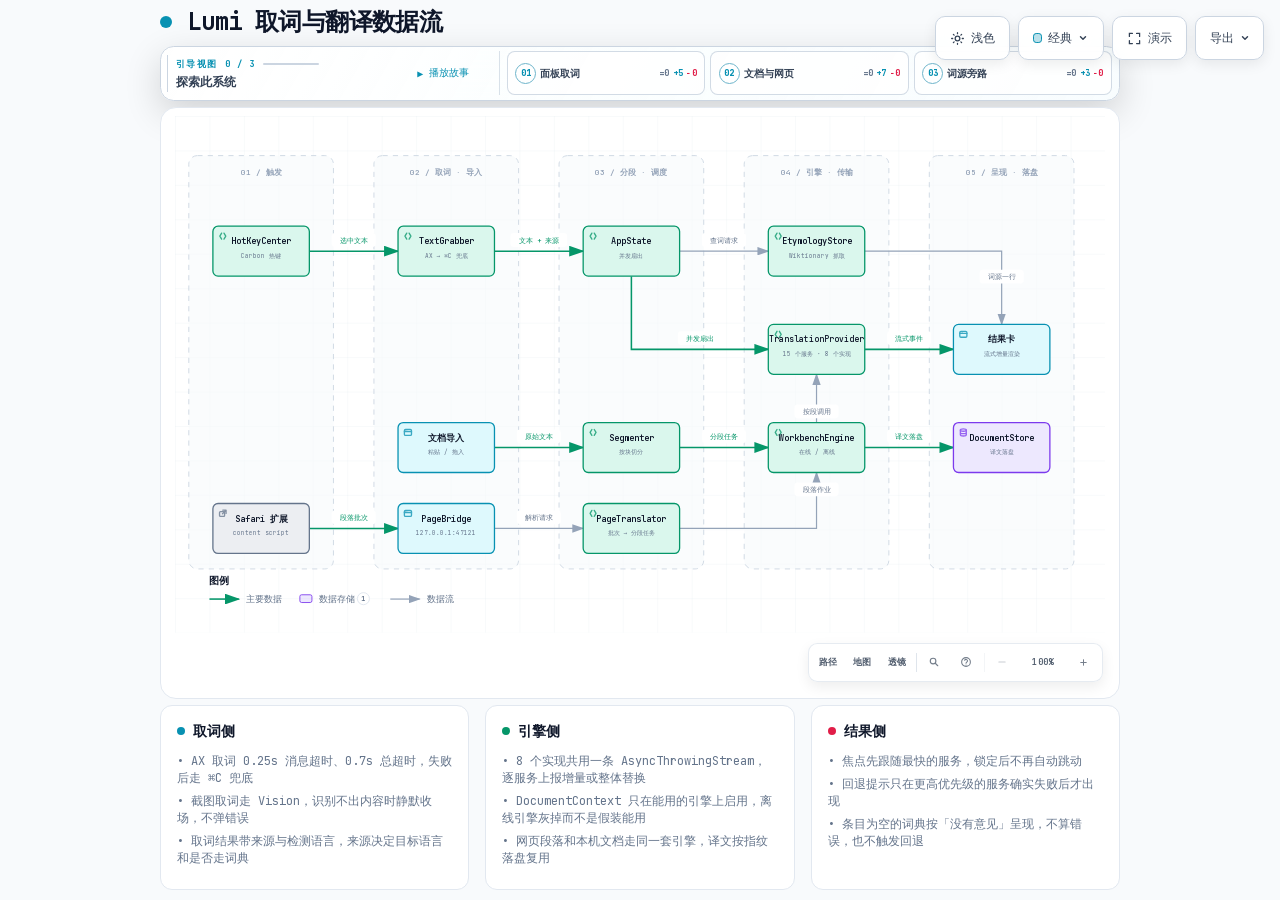
==== docs/lumi-dataflow.html @ be167ce5 "Lumi: macOS 取词翻译面板（受 Easydict 启发，从零写起） 64 个 Swift 文件 / 16,240 行，单一 SwiftPM target，零第三方依赖。 build.sh 不" ====
<!DOCTYPE html>
<html lang="zh-CN" data-theme="dark" data-preset="classic">
<head>
  <meta charset="UTF-8">
  <meta name="viewport" content="width=device-width, initial-scale=1.0">
  <meta name="generator" content="archify 2.17.0-dev.1">
  <title>Lumi 取词与翻译数据流</title>
  <script>
    // Resolve the theme before first paint so light-preference users don't
    // see a dark flash. The toolbar script below re-applies with UI state.
    (function () {
      try {
        var theme = null;
        try {
          var param = new URLSearchParams(window.location.search).get('theme');
          if (param === 'light' || param === 'dark') theme = param;
          if (new URLSearchParams(window.location.search).get('embed') === '1') {
            document.documentElement.setAttribute('data-embed', 'true');
          }
          if (new URLSearchParams(window.location.search).get('present') === '1') {
            document.documentElement.setAttribute('data-present', 'true');
          }
        } catch (_) {}
        if (!theme) {
          try { theme = localStorage.getItem('archify-theme'); } catch (_) {}
        }
        if (theme !== 'light' && theme !== 'dark') {
          theme = window.matchMedia('(prefers-color-scheme: light)').matches ? 'light' : 'dark';
        }
        document.documentElement.setAttribute('data-theme', theme);
      } catch (_) {}
    })();
  </script>
  <style id="archify-fonts">
/*
JetBrains Mono variable WOFF2 subsets from Google Fonts service revision v24.
These fixed bytes are shared by the viewer and its SVG/raster exports.
No local() source: an installed copy must not override the bundled font.
Uncovered characters (including CJK) still use the system fallback stack.
Upstream: https://github.com/JetBrains/JetBrainsMono

cyrillic-ext    1664 bytes  sha256 9343de2ca5d9549f792e7962375af8efb0f320c7643bfd36c884b5a30e5c396f
cyrillic        8892 bytes  sha256 4995a9a43ac659ec32fcd8b463755cd6a07b31a6e6b3894a6a153b661cf490e2
greek           6800 bytes  sha256 49c3da6c9a2b279b0f1f860f5cfb1f5dc38d88a5c7be9c9b1837bbc4e3db6111
vietnamese      5872 bytes  sha256 d44eb1936043a56038eb02dd70b243f379bef65783f94ec12f277550720411f1
latin-ext      11596 bytes  sha256 9c38cb2d0d2d93c1ee6e21fa78db76f13ea7e15e15cc64214c7ca89b6aaa35c4
latin          31340 bytes  sha256 2c32b9b3ee358c119e210f6f5195f9bd34894d78a785ff2e95d60e718e400af4

Copyright 2020 The JetBrains Mono Project Authors (https://github.com/JetBrains/JetBrainsMono)

This Font Software is licensed under the SIL Open Font License, Version 1.1.
This license is copied below, and is also available with a FAQ at:
https://openfontlicense.org


-----------------------------------------------------------
SIL OPEN FONT LICENSE Version 1.1 - 26 February 2007
-----------------------------------------------------------

PREAMBLE
The goals of the Open Font License (OFL) are to stimulate worldwide
development of collaborative font projects, to support the font creation
efforts of academic and linguistic communities, and to provide a free and
open framework in which fonts may be shared and improved in partnership
with others.

The OFL allows the licensed fonts to be used, studied, modified and
redistributed freely as long as they are not sold by themselves. The
fonts, including any derivative works, can be bundled, embedded,
redistributed and/or sold with any software provided that any reserved
names are not used by derivative works. The fonts and derivatives,
however, cannot be released under any other type of license. The
requirement for fonts to remain under this license does not apply
to any document created using the fonts or their derivatives.

DEFINITIONS
"Font Software" refers to the set of files released by the Copyright
Holder(s) under this license and clearly marked as such. This may
include source files, build scripts and documentation.

"Reserved Font Name" refers to any names specified as such after the
copyright statement(s).

"Original Version" refers to the collection of Font Software components as
distributed by the Copyright Holder(s).

"Modified Version" refers to any derivative made by adding to, deleting,
or substituting -- in part or in whole -- any of the components of the
Original Version, by changing formats or by porting the Font Software to a
new environment.

"Author" refers to any designer, engineer, programmer, technical
writer or other person who contributed to the Font Software.

PERMISSION & CONDITIONS
Permission is hereby granted, free of charge, to any person obtaining
a copy of the Font Software, to use, study, copy, merge, embed, modify,
redistribute, and sell modified and unmodified copies of the Font
Software, subject to the following conditions:

1) Neither the Font Software nor any of its individual components,
in Original or Modified Versions, may be sold by itself.

2) Original or Modified Versions of the Font Software may be bundled,
redistributed and/or sold with any software, provided that each copy
contains the above copyright notice and this license. These can be
included either as stand-alone text files, human-readable headers or
in the appropriate machine-readable metadata fields within text or
binary files as long as those fields can be easily viewed by the user.

3) No Modified Version of the Font Software may use the Reserved Font
Name(s) unless explicit written permission is granted by the corresponding
Copyright Holder. This restriction only applies to the primary font name as
presented to the users.

4) The name(s) of the Copyright Holder(s) or the Author(s) of the Font
Software shall not be used to promote, endorse or advertise any
Modified Version, except to acknowledge the contribution(s) of the
Copyright Holder(s) and the Author(s) or with their explicit written
permission.

5) The Font Software, modified or unmodified, in part or in whole,
must be distributed entirely under this license, and must not be
distributed under any other license. The requirement for fonts to
remain under this license does not apply to any document created
using the Font Software.

TERMINATION
This license becomes null and void if any of the above conditions are
not met.

DISCLAIMER
THE FONT SOFTWARE IS PROVIDED "AS IS", WITHOUT WARRANTY OF ANY KIND,
EXPRESS OR IMPLIED, INCLUDING BUT NOT LIMITED TO ANY WARRANTIES OF
MERCHANTABILITY, FITNESS FOR A PARTICULAR PURPOSE AND NONINFRINGEMENT
OF COPYRIGHT, PATENT, TRADEMARK, OR OTHER RIGHT. IN NO EVENT SHALL THE
COPYRIGHT HOLDER BE LIABLE FOR ANY CLAIM, DAMAGES OR OTHER LIABILITY,
INCLUDING ANY GENERAL, SPECIAL, INDIRECT, INCIDENTAL, OR CONSEQUENTIAL
DAMAGES, WHETHER IN AN ACTION OF CONTRACT, TORT OR OTHERWISE, ARISING
FROM, OUT OF THE USE OR INABILITY TO USE THE FONT SOFTWARE OR FROM
OTHER DEALINGS IN THE FONT SOFTWARE.
*/
    /* cyrillic-ext */
    @font-face { font-family: 'JetBrains Mono'; font-style: normal; font-weight: 400 800; font-display: swap;
      src: url([data-uri]) format('woff2');
      unicode-range: U+0460-052F, U+1C80-1C8A, U+20B4, U+2DE0-2DFF, U+A640-A69F, U+FE2E-FE2F; }
    /* cyrillic */
    @font-face { font-family: 'JetBrains Mono'; font-style: normal; font-weight: 400 800; font-display: swap;
      src: url([data-uri]) format('woff2');
      unicode-range: U+0301, U+0400-045F, U+0490-0491, U+04B0-04B1, U+2116; }
    /* greek */
    @font-face { font-family: 'JetBrains Mono'; font-style: normal; font-weight: 400 800; font-display: swap;
      src: url([data-uri]) format('woff2');
      unicode-range: U+0370-0377, U+037A-037F, U+0384-038A, U+038C, U+038E-03A1, U+03A3-03FF; }
    /* vietnamese */
    @font-face { font-family: 'JetBrains Mono'; font-style: normal; font-weight: 400 800; font-display: swap;
      src: url([data-uri]) format('woff2');
      unicode-range: U+0102-0103, U+0110-0111, U+0128-0129, U+0168-0169, U+01A0-01A1, U+01AF-01B0, U+0300-0301, U+0303-0304, U+0308-0309, U+0323, U+0329, U+1EA0-1EF9, U+20AB; }
    /* latin-ext */
    @font-face { font-family: 'JetBrains Mono'; font-style: normal; font-weight: 400 800; font-display: swap;
      src: url([data-uri]) format('woff2');
      unicode-range: U+0100-02BA, U+02BD-02C5, U+02C7-02CC, U+02CE-02D7, U+02DD-02FF, U+0304, U+0308, U+0329, U+1D00-1DBF, U+1E00-1E9F, U+1EF2-1EFF, U+2020, U+20A0-20AB, U+20AD-20C0, U+2113, U+2C60-2C7F, U+A720-A7FF; }
    /* latin */
    @font-face { font-family: 'JetBrains Mono'; font-style: normal; font-weight: 400 800; font-display: swap;
      src: url([data-uri]) format('woff2');
      unicode-range: U+0000-00FF, U+0131, U+0152-0153, U+02BB-02BC, U+02C6, U+02DA, U+02DC, U+0304, U+0308, U+0329, U+2000-206F, U+20AC, U+2122, U+2191, U+2193, U+2212, U+2215, U+FEFF, U+FFFD; }
  </style>
  <style>
    /* ==========================================================
       THEME VARIABLES — switch by toggling [data-theme] on <html>
       ========================================================== */
    :root,
    [data-theme="dark"] {
      --bg: #020617;
      --grid: #1e293b;
      --text: #ffffff;
      --text-muted: #94a3b8;
      --text-dim: #475569;
      /* UI chrome and menu hints need more contrast than SVG .t-dim accents */
      --text-faint: #7d8da1;

      --panel: rgba(15, 23, 42, 0.5);
      --panel-border: #1e293b;
      --lane-fill: rgba(15, 23, 42, 0.22);
      --lane-stroke: #334155;

      --arrow: #64748b;
      --arrow-emphasis: #34d399;

      /* Opaque mask color used behind semi-transparent component fills
         so the arrows drawn underneath are properly hidden. */
      --mask: #0f172a;

      --frontend-fill:    rgba(8, 51, 68, 0.4);
      --frontend-stroke:  #22d3ee;
      --backend-fill:     rgba(6, 78, 59, 0.4);
      --backend-stroke:   #34d399;
      --database-fill:    rgba(76, 29, 149, 0.4);
      --database-stroke:  #a78bfa;
      --cloud-fill:       rgba(120, 53, 15, 0.3);
      --cloud-stroke:     #fbbf24;
      --security-fill:    rgba(136, 19, 55, 0.4);
      --security-stroke:  #fb7185;
      --messagebus-fill:  rgba(251, 146, 60, 0.3);
      --messagebus-stroke:#fb923c;
      --external-fill:    rgba(30, 41, 59, 0.5);
      --external-stroke:  #94a3b8;

      --toolbar-bg:       rgba(15, 23, 42, 0.8);
      --toolbar-border:   #334155;
      --toolbar-text:     #e2e8f0;
      --toolbar-hover:    rgba(15, 23, 42, 0.95);
      --toolbar-menu-bg:  #0f172a;
    }

    [data-theme="light"] {
      --bg: #f8fafc;
      --grid: #e2e8f0;
      --text: #0f172a;
      --text-muted: #64748b;
      --text-dim: #94a3b8;
      --text-faint: #64748b;

      --panel: #ffffff;
      --panel-border: #e2e8f0;
      --lane-fill: rgba(248, 250, 252, 0.65);
      --lane-stroke: #cbd5e1;

      --arrow: #94a3b8;
      --arrow-emphasis: #059669;

      --mask: #ffffff;

      --frontend-fill:    rgba(34, 211, 238, 0.15);
      --frontend-stroke:  #0891b2;
      --backend-fill:     rgba(52, 211, 153, 0.18);
      --backend-stroke:   #059669;
      --database-fill:    rgba(167, 139, 250, 0.2);
      --database-stroke:  #7c3aed;
      --cloud-fill:       rgba(251, 191, 36, 0.18);
      --cloud-stroke:     #d97706;
      --security-fill:    rgba(251, 113, 133, 0.15);
      --security-stroke:  #e11d48;
      --messagebus-fill:  rgba(251, 146, 60, 0.15);
      --messagebus-stroke:#ea580c;
      --external-fill:    rgba(148, 163, 184, 0.18);
      --external-stroke:  #64748b;

      --toolbar-bg:       rgba(255, 255, 255, 0.92);
      --toolbar-border:   #cbd5e1;
      --toolbar-text:     #334155;
      --toolbar-hover:    #ffffff;
      --toolbar-menu-bg:  #ffffff;
    }

    /* ==========================================================
       SIGNAL FLOW — an opt-in, motion-forward visual preset.
       The variables also target a standalone exported SVG, whose
       root carries data-preset and data-theme directly.
       ========================================================== */
    [data-preset="signal-flow"][data-theme="dark"] {
      --bg: #030711;
      --grid: #15233a;
      --panel: rgba(6, 14, 28, 0.78);
      --panel-border: #1d3350;
      --lane-fill: rgba(9, 22, 40, 0.5);
      --lane-stroke: #2c4564;
      --text: #f5fbff;
      --text-muted: #9eb0c7;
      --text-dim: #52667f;
      --text-faint: #7890ad;
      --mask: #07101e;
      --frontend-fill: rgba(6, 182, 212, 0.14);
      --frontend-stroke: #67e8f9;
      --backend-fill: rgba(16, 185, 129, 0.14);
      --backend-stroke: #5eead4;
      --database-fill: rgba(139, 92, 246, 0.16);
      --database-stroke: #c4b5fd;
      --cloud-fill: rgba(245, 158, 11, 0.13);
      --cloud-stroke: #fcd34d;
      --security-fill: rgba(244, 63, 94, 0.13);
      --security-stroke: #fda4af;
      --messagebus-fill: rgba(249, 115, 22, 0.13);
      --messagebus-stroke: #fdba74;
      --external-fill: rgba(71, 85, 105, 0.24);
      --external-stroke: #a5b4c7;
      --arrow: #7890ad;
      --arrow-emphasis: #2dd4bf;
      --toolbar-bg: rgba(7, 16, 30, 0.86);
      --toolbar-border: #29415f;
      --toolbar-menu-bg: #07101e;
    }

    [data-preset="signal-flow"][data-theme="light"] {
      --bg: #f4f9fc;
      --grid: #d4e5ee;
      --panel: rgba(255, 255, 255, 0.82);
      --panel-border: #bfd5e2;
      --lane-fill: rgba(232, 243, 248, 0.62);
      --lane-stroke: #a9c5d5;
      --text: #102638;
      --text-muted: #587287;
      --text-dim: #8aa2b4;
      --text-faint: #668397;
      --mask: #ffffff;
      --frontend-fill: rgba(6, 182, 212, 0.09);
      --frontend-stroke: #0789a1;
      --backend-fill: rgba(5, 150, 105, 0.09);
      --backend-stroke: #087f69;
      --database-fill: rgba(124, 58, 237, 0.09);
      --database-stroke: #7254c7;
      --cloud-fill: rgba(217, 119, 6, 0.08);
      --cloud-stroke: #b9670b;
      --security-fill: rgba(225, 29, 72, 0.08);
      --security-stroke: #c53a59;
      --messagebus-fill: rgba(234, 88, 12, 0.08);
      --messagebus-stroke: #c65f27;
      --external-fill: rgba(100, 116, 139, 0.1);
      --external-stroke: #607a8c;
      --arrow: #7b97aa;
      --arrow-emphasis: #0d9488;
    }

    /* ==========================================================
       BLUEPRINT — a review-first drafting preset for deployment,
       infrastructure, and technical design documentation. It keeps
       the same semantic palette and geometry while trading glow for
       precise grid contrast, squared materials, and drafting marks.
       ========================================================== */
    [data-preset="blueprint"][data-theme="dark"] {
      --bg: #06131f;
      --grid: #17425a;
      --panel: rgba(7, 27, 43, 0.9);
      --panel-border: #27627f;
      --lane-fill: rgba(10, 43, 66, 0.36);
      --lane-stroke: #34799a;
      --text: #e3f6ff;
      --text-muted: #91b8ca;
      --text-dim: #557e92;
      --text-faint: #739caf;
      --mask: #0a2031;
      --frontend-fill: rgba(26, 157, 193, 0.14);
      --frontend-stroke: #66d9ef;
      --backend-fill: rgba(31, 155, 124, 0.13);
      --backend-stroke: #69dfbd;
      --database-fill: rgba(120, 105, 196, 0.14);
      --database-stroke: #b4a8ff;
      --cloud-fill: rgba(197, 145, 43, 0.13);
      --cloud-stroke: #ffd166;
      --security-fill: rgba(199, 76, 104, 0.13);
      --security-stroke: #ff8da1;
      --messagebus-fill: rgba(207, 112, 49, 0.13);
      --messagebus-stroke: #ffad66;
      --external-fill: rgba(84, 119, 139, 0.18);
      --external-stroke: #a7cad9;
      --arrow: #78a3b7;
      --arrow-emphasis: #64dfc1;
      --toolbar-bg: rgba(7, 28, 45, 0.92);
      --toolbar-border: #34799a;
      --toolbar-text: #d8f3ff;
      --toolbar-hover: rgba(18, 58, 83, 0.95);
      --toolbar-menu-bg: #0a2031;
    }

    [data-preset="blueprint"][data-theme="light"] {
      --bg: #edf7fa;
      --grid: #b5d5e1;
      --panel: rgba(249, 253, 255, 0.94);
      --panel-border: #78aabd;
      --lane-fill: rgba(210, 232, 240, 0.42);
      --lane-stroke: #83b2c4;
      --text: #123344;
      --text-muted: #4e7486;
      --text-dim: #86a6b4;
      --text-faint: #668c9d;
      --mask: #f9fdff;
      --frontend-fill: rgba(8, 145, 178, 0.08);
      --frontend-stroke: #087f9c;
      --backend-fill: rgba(5, 128, 101, 0.08);
      --backend-stroke: #08755f;
      --database-fill: rgba(100, 75, 180, 0.08);
      --database-stroke: #6757a8;
      --cloud-fill: rgba(181, 120, 15, 0.08);
      --cloud-stroke: #a86609;
      --security-fill: rgba(190, 48, 80, 0.07);
      --security-stroke: #b32f50;
      --messagebus-fill: rgba(196, 81, 22, 0.07);
      --messagebus-stroke: #b65120;
      --external-fill: rgba(79, 112, 128, 0.08);
      --external-stroke: #506f7e;
      --arrow: #6d93a5;
      --arrow-emphasis: #087f69;
      --toolbar-bg: rgba(247, 252, 254, 0.94);
      --toolbar-border: #8ab5c5;
      --toolbar-text: #294f61;
      --toolbar-hover: #ffffff;
      --toolbar-menu-bg: #f9fdff;
    }

    /* ==========================================================
       EDITORIAL — a warm, publication-minded preset for design
       reviews, launch notes, and documentation. The diagram keeps
       the same semantic palette and exact geometry, but trades
       software chrome for paper, ink, ruled structure, and one
       restrained vermilion accent.
       ========================================================== */
    [data-preset="editorial"][data-theme="dark"] {
      --bg: #181611;
      --grid: #39342a;
      --panel: rgba(35, 31, 24, 0.96);
      --panel-border: #625a4a;
      --lane-fill: rgba(52, 46, 35, 0.46);
      --lane-stroke: #726957;
      --text: #f4eddf;
      --text-muted: #b9ae9b;
      --text-dim: #776e60;
      --text-faint: #9d917e;
      --mask: #231f18;
      --frontend-fill: rgba(43, 133, 142, 0.16);
      --frontend-stroke: #7fc6c7;
      --backend-fill: rgba(63, 132, 92, 0.16);
      --backend-stroke: #8fc29e;
      --database-fill: rgba(117, 91, 141, 0.17);
      --database-stroke: #c0a4d0;
      --cloud-fill: rgba(170, 119, 49, 0.16);
      --cloud-stroke: #d8ad68;
      --security-fill: rgba(157, 69, 65, 0.17);
      --security-stroke: #df9085;
      --messagebus-fill: rgba(174, 79, 42, 0.16);
      --messagebus-stroke: #df946f;
      --external-fill: rgba(126, 115, 96, 0.18);
      --external-stroke: #b8ad99;
      --arrow: #948978;
      --arrow-emphasis: #dd6b3d;
      --toolbar-bg: rgba(35, 31, 24, 0.92);
      --toolbar-border: #625a4a;
      --toolbar-text: #eee5d5;
      --toolbar-hover: #302a20;
      --toolbar-menu-bg: #231f18;
    }

    [data-preset="editorial"][data-theme="light"] {
      --bg: #f2eee5;
      --grid: #d8d0c2;
      --panel: rgba(251, 248, 241, 0.97);
      --panel-border: #c4b9a6;
      --lane-fill: rgba(229, 221, 207, 0.42);
      --lane-stroke: #b8aa94;
      --text: #242018;
      --text-muted: #6f6658;
      --text-dim: #a09788;
      --text-faint: #817767;
      --mask: #fbf8f1;
      --frontend-fill: rgba(31, 117, 126, 0.09);
      --frontend-stroke: #287e84;
      --backend-fill: rgba(42, 119, 75, 0.09);
      --backend-stroke: #397b53;
      --database-fill: rgba(105, 75, 130, 0.09);
      --database-stroke: #765d86;
      --cloud-fill: rgba(157, 103, 31, 0.1);
      --cloud-stroke: #9a671f;
      --security-fill: rgba(153, 58, 52, 0.09);
      --security-stroke: #9e463f;
      --messagebus-fill: rgba(182, 70, 27, 0.09);
      --messagebus-stroke: #ad4b25;
      --external-fill: rgba(101, 91, 75, 0.09);
      --external-stroke: #746b5e;
      --arrow: #8a806f;
      --arrow-emphasis: #bb4c23;
      --toolbar-bg: rgba(251, 248, 241, 0.94);
      --toolbar-border: #c4b9a6;
      --toolbar-text: #40392f;
      --toolbar-hover: #fffdf8;
      --toolbar-menu-bg: #fbf8f1;
    }

    * { margin: 0; padding: 0; box-sizing: border-box; }

    body {
      font-family: 'JetBrains Mono', ui-monospace, SFMono-Regular, Menlo, Consolas, 'DejaVu Sans Mono', 'Liberation Mono', 'Noto Sans Mono CJK SC', 'PingFang SC', 'Hiragino Sans GB', 'Microsoft YaHei', monospace;
      background: var(--bg);
      min-height: 100vh;
      padding: 2rem;
      color: var(--text);
      transition: background 0.2s ease, color 0.2s ease;
    }

    html[data-preset="signal-flow"] body {
      background-image:
        radial-gradient(circle at 18% -8%, rgba(34, 211, 238, 0.14), transparent 34rem),
        radial-gradient(circle at 92% 18%, rgba(139, 92, 246, 0.12), transparent 30rem);
      background-attachment: fixed;
    }
    html[data-preset="signal-flow"][data-theme="light"] body {
      background-image:
        radial-gradient(circle at 18% -8%, rgba(6, 182, 212, 0.12), transparent 34rem),
        radial-gradient(circle at 92% 18%, rgba(139, 92, 246, 0.08), transparent 30rem);
    }
    html[data-preset="blueprint"] body {
      background-image:
        linear-gradient(var(--grid) 1px, transparent 1px),
        linear-gradient(90deg, var(--grid) 1px, transparent 1px);
      background-size: 32px 32px;
      background-position: -1px -1px;
      background-attachment: fixed;
    }
    html[data-preset="editorial"] body {
      background-image:
        linear-gradient(90deg, transparent 0, transparent 5.4rem, color-mix(in srgb, var(--security-stroke) 18%, transparent) 5.4rem, color-mix(in srgb, var(--security-stroke) 18%, transparent) calc(5.4rem + 1px), transparent calc(5.4rem + 1px)),
        repeating-linear-gradient(0deg, transparent 0, transparent 31px, color-mix(in srgb, var(--grid) 36%, transparent) 31px, color-mix(in srgb, var(--grid) 36%, transparent) 32px);
      background-attachment: fixed;
    }

    /* Gallery/embed mode keeps the generated artifact as the source of truth
       while presenting only its diagram surface inside a proof card. */
    html[data-embed="true"] body {
      min-height: 0;
      padding: 0;
      overflow: hidden;
      background: var(--bg);
      background-image: none;
    }
    html[data-embed="true"] .toolbar,
    html[data-embed="true"] .header,
    html[data-embed="true"] .cards,
    html[data-embed="true"] .diagram-nav,
    html[data-embed="true"] .overview-map,
    html[data-embed="true"] .focus-chip,
    html[data-embed="true"] .route-probe,
    html[data-embed="true"] .semantic-lens,
    html[data-embed="true"] .diagram-guide,
    html[data-embed="true"] .node-finder,
    html[data-embed="true"] .guided-views { display: none !important; }
    html[data-embed="true"] .container { max-width: none; }
    html[data-embed="true"] .diagram-container {
      padding: 0.5rem;
      border: 0;
      border-radius: 0;
      box-shadow: none;
    }
    html[data-embed="true"] .diagram-container svg { min-width: 0; }

    /* Share Chapter Cue lives in the HTML viewer layer, not inside the SVG.
       It gives one-shot embeds a title, authored note, truthful stop order,
       and lifecycle state while canonical diagram geometry stays untouched. */
    .share-chapter-cue { display: none; }
    html[data-embed="true"][data-share-playback="true"] .share-chapter-cue:not([hidden]),
    html[data-embed="true"][data-share-moment="true"] .share-chapter-cue:not([hidden]) {
      position: absolute;
      z-index: 18;
      top: 0.85rem;
      left: 50%;
      display: grid;
      grid-template-columns: auto minmax(9rem, 13.5rem) minmax(0, 1fr);
      align-items: center;
      gap: 0.45rem 0.85rem;
      width: min(52rem, calc(100% - 1.5rem));
      min-height: 3.35rem;
      padding: 0.55rem 0.75rem 0.65rem;
      overflow: hidden;
      border: 1px solid color-mix(in srgb, var(--frontend-stroke) 42%, var(--toolbar-border));
      border-radius: 0.75rem;
      background:
        linear-gradient(115deg, color-mix(in srgb, var(--frontend-fill) 52%, transparent), transparent 45%),
        color-mix(in srgb, var(--toolbar-menu-bg) 92%, transparent);
      color: var(--toolbar-text);
      box-shadow: 0 14px 42px rgba(0, 0, 0, 0.3), inset 0 1px 0 rgba(255, 255, 255, 0.045);
      backdrop-filter: blur(16px);
      pointer-events: none;
      animation: archify-share-cue-enter 280ms cubic-bezier(0.22, 1, 0.36, 1) both;
    }
    html[data-preset="blueprint"] .share-chapter-cue {
      border-radius: 0.2rem;
      background:
        linear-gradient(90deg, color-mix(in srgb, var(--frontend-fill) 46%, transparent), transparent 36%),
        var(--toolbar-menu-bg);
      box-shadow: 0 10px 28px rgba(0, 0, 0, 0.2);
      backdrop-filter: none;
    }
    html[data-preset="editorial"] .share-chapter-cue {
      border-color: var(--panel-border);
      background:
        linear-gradient(90deg, color-mix(in srgb, var(--security-fill) 58%, transparent), transparent 42%),
        var(--toolbar-menu-bg);
      box-shadow: 0 10px 30px color-mix(in srgb, #000 18%, transparent);
      backdrop-filter: none;
    }
    html[data-preset="editorial"] .share-chapter-state { color: var(--arrow-emphasis); }
    html[data-preset="editorial"] .share-chapter-state::before {
      border-radius: 0;
      box-shadow: none;
      transform: rotate(45deg) scale(0.8);
    }
    .share-chapter-index {
      display: grid;
      gap: 0.12rem;
      min-width: 5rem;
      padding-right: 0.75rem;
      border-right: 1px solid var(--toolbar-border);
    }
    .share-chapter-state {
      display: inline-flex;
      align-items: center;
      gap: 0.36rem;
      color: var(--frontend-stroke);
      font-size: 0.5rem;
      font-weight: 800;
      letter-spacing: 0.14em;
      text-transform: uppercase;
    }
    .share-chapter-state::before {
      width: 0.38rem;
      height: 0.38rem;
      border-radius: 50%;
      background: currentColor;
      box-shadow: 0 0 10px currentColor;
      content: '';
    }
    .share-chapter-cue[data-state="playing"] .share-chapter-state::before {
      animation: archify-share-cue-pulse 1.15s ease-in-out infinite;
    }
    .share-chapter-count {
      color: var(--text-faint);
      font-size: 0.5rem;
      font-weight: 700;
      letter-spacing: 0.08em;
      text-transform: uppercase;
    }
    .share-chapter-copy { min-width: 0; }
    .share-chapter-copy strong,
    .share-chapter-copy small,
    .share-chapter-route {
      display: block;
      overflow: hidden;
      text-overflow: ellipsis;
      white-space: nowrap;
    }
    .share-chapter-copy strong {
      color: var(--toolbar-text);
      font-size: 0.6875rem;
      line-height: 1.35;
    }
    .share-chapter-copy small {
      margin-top: 0.08rem;
      color: var(--text-muted);
      font-size: 0.5rem;
      line-height: 1.35;
    }
    .share-chapter-route {
      color: color-mix(in srgb, var(--frontend-stroke) 76%, var(--text-muted));
      font-size: 0.5625rem;
      font-weight: 650;
      letter-spacing: 0.015em;
      text-align: right;
    }
    .share-chapter-progress {
      position: absolute;
      right: 0;
      bottom: 0;
      left: 0;
      height: 2px;
      overflow: hidden;
      background: color-mix(in srgb, var(--toolbar-border) 72%, transparent);
    }
    .share-chapter-progress span {
      display: block;
      width: 100%;
      height: 100%;
      background: linear-gradient(90deg, var(--frontend-stroke), var(--database-stroke));
      box-shadow: 0 0 12px var(--frontend-stroke);
      transform: scaleX(0);
      transform-origin: left center;
    }

    /* Presentation Stage is a viewer-only layer: it gives the live diagram
       the viewport while keeping guided views, theme, focus, and exports real.
       Embed mode wins when both query parameters are present. */
    html[data-present="true"]:not([data-embed="true"]) body {
      height: 100dvh;
      min-height: 0;
      padding: 1rem;
      overflow: hidden;
    }
    html[data-present="true"]:not([data-embed="true"]) .container {
      display: flex;
      flex-direction: column;
      gap: 0.75rem;
      width: 100%;
      max-width: none;
      height: calc(100dvh - 2rem);
    }
    html[data-present="true"]:not([data-embed="true"]) .header {
      flex: none;
      min-width: 0;
      margin: 0;
      padding-right: 23rem;
    }
    html[data-present="true"]:not([data-embed="true"]) .header-row { margin-bottom: 0.25rem; }
    html[data-present="true"]:not([data-embed="true"]) .subtitle {
      overflow: hidden;
      text-overflow: ellipsis;
      white-space: nowrap;
    }
    html[data-present="true"]:not([data-embed="true"]) .guided-views {
      flex: none;
      margin-bottom: 0;
    }
    html[data-present="true"]:not([data-embed="true"]) .diagram-container {
      display: flex;
      flex: 1 1 auto;
      align-items: center;
      justify-content: center;
      min-height: 0;
      padding: 0.75rem;
      padding-bottom: calc(0.75rem + var(--archify-nav-reserve));
    }
    html[data-present="true"]:not([data-embed="true"]) .diagram-container > svg {
      flex: 1 1 auto;
      height: 100%;
      min-height: 0;
      width: 100%;
      min-width: 0;
    }
    html[data-present="true"]:not([data-embed="true"]) .cards { display: none; }
    html[data-present="true"]:not([data-embed="true"]) #btn-present {
      border-color: var(--frontend-stroke);
      color: var(--frontend-stroke);
    }

    /* The reader owns only the outer scale. Wide diagrams keep one authored
       SVG/viewBox while the runtime chooses a desktop width from the actual
       vertical budget. This avoids device-specific files and breakpoint
       jumps between a laptop and a tall monitor. */
    .container {
      width: 100%;
      max-width: var(--archify-reader-width, 1440px);
      margin: 0 auto;
    }
    @media (min-width: 768px) and (max-height: 920px) {
      .header { margin-bottom: 1rem; }
      .diagram-container { padding: 1rem; }
      .cards { margin-top: 1rem; }
      .card { padding: 1rem; }
    }

    .header { margin-bottom: 1.5rem; padding-right: 29.5rem; }

    html[data-preset="signal-flow"] .header,
    html[data-preset="blueprint"] .header,
    html[data-preset="editorial"] .header { padding-right: 29.5rem; }

    .header-row {
      display: flex;
      align-items: center;
      gap: 1rem;
      margin-bottom: 0.5rem;
    }

    .pulse-dot {
      width: 12px;
      height: 12px;
      background: var(--frontend-stroke);
      border-radius: 50%;
      animation: none;
    }

    html[data-motion-capable="true"] .pulse-dot { animation: pulse 2s infinite; }

    @keyframes pulse {
      0%, 100% { opacity: 1; }
      50% { opacity: 0.5; }
    }

    h1 {
      font-size: 1.5rem;
      font-weight: 700;
      letter-spacing: -0.025em;
    }

    .subtitle {
      color: var(--text-muted);
      font-size: 0.875rem;
      margin-left: 1.75rem;
    }

    html[data-preset="signal-flow"] .header-row::after {
      content: attr(data-preset-badge-signal-flow);
      margin-left: auto;
      color: var(--frontend-stroke);
      border: 1px solid var(--frontend-stroke);
      border-radius: 999px;
      padding: 0.28rem 0.6rem;
      font-size: 0.625rem;
      letter-spacing: 0.12em;
      opacity: 0.82;
      box-shadow: 0 0 20px rgba(34, 211, 238, 0.12);
      white-space: nowrap;
    }

    html[data-preset="blueprint"] .pulse-dot {
      width: 10px;
      height: 10px;
      border: 1px solid var(--frontend-stroke);
      border-radius: 1px;
      background: transparent;
      box-shadow: inset 0 0 0 2px var(--bg);
      transform: rotate(45deg);
      animation: none;
    }
    html[data-preset="blueprint"] .header-row::after {
      content: attr(data-preset-badge-blueprint);
      margin-left: auto;
      padding: 0.28rem 0.55rem;
      border-top: 1px solid var(--frontend-stroke);
      border-bottom: 1px solid var(--frontend-stroke);
      color: var(--frontend-stroke);
      font-size: 0.5625rem;
      font-weight: 700;
      letter-spacing: 0.14em;
      white-space: nowrap;
    }

    html[data-preset="editorial"] h1,
    html[data-preset="editorial"] .card h3 {
      font-family: Georgia, 'Times New Roman', 'Songti SC', STSong, serif;
      letter-spacing: -0.02em;
    }
    html[data-preset="editorial"] h1 { font-size: 1.72rem; font-weight: 600; }
    html[data-preset="editorial"] .pulse-dot {
      width: 9px;
      height: 9px;
      border: 1px solid var(--arrow-emphasis);
      border-radius: 0;
      background: var(--arrow-emphasis);
      box-shadow: 0 0 0 3px color-mix(in srgb, var(--arrow-emphasis) 14%, transparent);
      transform: rotate(45deg);
      animation: none;
    }
    html[data-preset="editorial"] .header-row::after {
      content: attr(data-preset-badge-editorial);
      margin-left: auto;
      padding: 0.32rem 0 0.24rem;
      border-bottom: 2px solid var(--arrow-emphasis);
      color: var(--arrow-emphasis);
      font-family: Georgia, 'Times New Roman', serif;
      font-size: 0.625rem;
      font-style: italic;
      font-weight: 600;
      letter-spacing: 0.08em;
      white-space: nowrap;
    }

    .diagram-container {
      --archify-nav-reserve: 0px;
      background: var(--panel);
      border-radius: 1rem;
      border: 1px solid var(--panel-border);
      padding: 1.5rem;
      padding-bottom: calc(1.5rem + var(--archify-nav-reserve));
      overflow: hidden;
      position: relative;
    }

    html[data-preset="signal-flow"] .diagram-container {
      position: relative;
      overflow: hidden;
      background: linear-gradient(180deg, rgba(8, 20, 38, 0.82), rgba(3, 8, 18, 0.94));
      box-shadow: inset 0 1px 0 rgba(255, 255, 255, 0.04), 0 28px 80px rgba(0, 0, 0, 0.34);
    }
    html[data-preset="signal-flow"][data-theme="light"] .diagram-container {
      background: linear-gradient(180deg, rgba(255, 255, 255, 0.9), rgba(237, 246, 250, 0.94));
      box-shadow: inset 0 1px 0 rgba(255, 255, 255, 0.72), 0 24px 60px rgba(45, 78, 99, 0.12);
    }
    html[data-preset="blueprint"] .diagram-container {
      border-color: var(--panel-border);
      border-radius: 0.35rem;
      background: var(--panel);
      box-shadow:
        inset 0 0 0 1px color-mix(in srgb, var(--panel-border) 34%, transparent),
        0 18px 48px rgba(0, 0, 0, 0.16);
    }
    html[data-preset="blueprint"] .diagram-container::after {
      content: "";
      position: absolute;
      z-index: 10;
      inset: 0.7rem;
      pointer-events: none;
      background:
        linear-gradient(var(--frontend-stroke), var(--frontend-stroke)) left top / 1.35rem 1px no-repeat,
        linear-gradient(var(--frontend-stroke), var(--frontend-stroke)) left top / 1px 1.35rem no-repeat,
        linear-gradient(var(--frontend-stroke), var(--frontend-stroke)) right top / 1.35rem 1px no-repeat,
        linear-gradient(var(--frontend-stroke), var(--frontend-stroke)) right top / 1px 1.35rem no-repeat,
        linear-gradient(var(--frontend-stroke), var(--frontend-stroke)) left bottom / 1.35rem 1px no-repeat,
        linear-gradient(var(--frontend-stroke), var(--frontend-stroke)) left bottom / 1px 1.35rem no-repeat,
        linear-gradient(var(--frontend-stroke), var(--frontend-stroke)) right bottom / 1.35rem 1px no-repeat,
        linear-gradient(var(--frontend-stroke), var(--frontend-stroke)) right bottom / 1px 1.35rem no-repeat;
      opacity: 0.58;
    }
    html[data-preset="editorial"] .diagram-container {
      overflow: hidden;
      border-color: var(--panel-border);
      border-radius: 0.38rem;
      background:
        linear-gradient(90deg, color-mix(in srgb, var(--security-fill) 58%, transparent), transparent 12%),
        var(--panel);
      box-shadow:
        0 1px 0 color-mix(in srgb, var(--text) 6%, transparent),
        0 18px 48px color-mix(in srgb, #000 19%, transparent);
    }
    html[data-preset="editorial"] .diagram-container::after {
      position: absolute;
      z-index: 10;
      top: 0.72rem;
      right: 1.25rem;
      padding: 0.2rem 0.52rem;
      border: 1px solid var(--panel-border);
      background: var(--panel);
      color: var(--arrow-emphasis);
      content: attr(data-preset-badge-editorial-plate);
      font-family: Georgia, 'Times New Roman', serif;
      font-size: 0.52rem;
      font-style: italic;
      font-weight: 600;
      letter-spacing: 0.09em;
      pointer-events: none;
    }
    html[data-embed="true"][data-preset="editorial"] .diagram-container::after { display: none; }
    html[data-motion-capable="true"][data-preset="signal-flow"][data-ambient-motion="running"] .diagram-container::before {
      content: "";
      position: absolute;
      inset: 0;
      pointer-events: none;
      background: linear-gradient(115deg, transparent 28%, rgba(103, 232, 249, 0.035) 48%, transparent 68%);
      transform: translateX(-70%);
      animation: archify-signal-scan 4.8s ease-in-out 1 both;
    }

    /* Motion Governor gives the reader a real static state and gives the
       strongest semantic action the only motion budget. Atmosphere resets to
       its authored base instead of freezing mid-cycle. Static artifacts never
       start a decorative pulse or scan. */
    html:not([data-motion-capable="true"]) svg[data-animation="trace"] [data-animate] {
      animation: none !important;
    }
    html[data-motion="still"] .pulse-dot,
    html[data-motion="still"] .diagram-container::before,
    html[data-motion="still"] svg[data-animation="trace"] [data-animate],
    html[data-motion-owner] .pulse-dot,
    html[data-motion-owner] .diagram-container::before,
    html[data-motion-owner] svg[data-animation="trace"] [data-animate],
    html[data-embed="true"] .pulse-dot,
    html[data-embed="true"] .diagram-container::before,
    html[data-share-playback="true"] .pulse-dot,
    html[data-share-playback="true"] .diagram-container::before,
    html[data-document-hidden="true"] .pulse-dot,
    html[data-document-hidden="true"] .diagram-container::before,
    html[data-document-hidden="true"] svg[data-animation="trace"] [data-animate] {
      animation: none !important;
    }
    html[data-motion="still"] .diagram-container::before,
    html[data-motion-owner] .diagram-container::before,
    html[data-embed="true"] .diagram-container::before,
    html[data-share-playback="true"] .diagram-container::before {
      opacity: 0;
    }
    html[data-motion="still"] .guided-view-progress span,
    html[data-motion="still"] .guided-story-caption,
    html[data-motion="still"] .story-trail-flow,
    html[data-motion="still"] .intent-trace-flow,
    html[data-motion="still"] .route-probe-flow,
    html[data-motion="still"] .route-journey-flow,
    html[data-motion="still"] .semantic-lens-flow,
    html[data-motion="still"] .diagram-guide,
    html[data-motion="still"] [data-story-step],
    html[data-motion="still"] .overview-map-live,
    html[data-motion="still"] .guided-view-stop,
    html[data-motion="still"] .share-chapter-cue,
    html[data-motion="still"] .share-chapter-state::before,
    html[data-motion="still"] .share-chapter-progress span,
    html[data-document-hidden="true"] .guided-view-progress span,
    html[data-document-hidden="true"] .story-trail-flow,
    html[data-document-hidden="true"] .intent-trace-flow,
    html[data-document-hidden="true"] .route-probe-flow,
    html[data-document-hidden="true"] .route-journey-flow,
    html[data-document-hidden="true"] .semantic-lens-flow,
    html[data-document-hidden="true"] .diagram-guide,
    html[data-document-hidden="true"] [data-story-step],
    html[data-document-hidden="true"] .overview-map-live,
    html[data-document-hidden="true"] .guided-view-stop,
    html[data-document-hidden="true"] .share-chapter-cue,
    html[data-document-hidden="true"] .share-chapter-state::before,
    html[data-document-hidden="true"] .share-chapter-progress span {
      animation: none !important;
    }
    html[data-motion="still"] .guided-view-progress span {
      transform: scaleX(1) !important;
    }
    html[data-motion="still"] svg[data-story-playing="true"] .story-trail-flow {
      stroke-dasharray: none;
      stroke-dashoffset: 0;
      opacity: 0.55;
    }
    html[data-motion="still"] .intent-trace-flow,
    html[data-motion="still"] .route-probe-flow {
      stroke-dasharray: none;
      stroke-dashoffset: 0;
      opacity: 0.72;
    }
    html[data-motion="still"] .route-journey-overlay,
    html[data-document-hidden="true"] .route-journey-overlay { display: none !important; }
    html[data-motion="still"] .relationship-pulse-overlay,
    html[data-motion="still"] .story-carrier-overlay,
    html[data-document-hidden="true"] .story-carrier-overlay { display: none !important; }
    html[data-motion="still"] .chapter-handoff-overlay { display: none !important; }
    html[data-motion="still"] .chapter-handoff-anchor { animation: none !important; }
    html[data-motion="still"] .guided-view-chapter,
    html[data-motion="still"] svg [data-node-id],
    html[data-motion="still"] svg [data-edge-from],
    html[data-motion="still"] svg [data-detail],
    html[data-motion="still"] svg [data-detail-anchor],
    html[data-motion="still"] svg [data-legend-hit],
    html[data-motion="still"] svg {
      transition: none !important;
    }

    svg {
      width: 100%;
      min-width: min(900px, 100%);
      display: block;
      transform-origin: 0 0;
      transition: transform 0.18s ease;
    }

    .diagram-container.is-camera-moving svg {
      transition: transform 0.42s cubic-bezier(0.22, 1, 0.36, 1);
    }
    .diagram-container.is-camera-transaction svg { transition: none; }
    .diagram-container.is-pannable { cursor: grab; }
    .diagram-container.is-panning { cursor: grabbing; user-select: none; }
    .diagram-container.is-panning svg { transition: none; }

    .diagram-nav {
      position: absolute;
      right: 1rem;
      bottom: 1rem;
      z-index: 12;
      display: inline-flex;
      align-items: center;
      max-width: calc(100% - 2rem);
      padding: 0.15rem;
      gap: 0;
      overflow-x: auto;
      border: 1px solid color-mix(in srgb, var(--toolbar-border) 48%, transparent);
      border-radius: 0.58rem;
      background: color-mix(in srgb, var(--toolbar-bg) 82%, transparent);
      box-shadow: 0 5px 14px rgba(0, 0, 0, 0.07);
      backdrop-filter: blur(10px);
      scrollbar-width: none;
    }
    .diagram-nav::-webkit-scrollbar { display: none; }
    .diagram-nav button,
    .focus-chip button,
    .guided-views button {
      border: 0;
      background: transparent;
      color: var(--toolbar-text);
      font: inherit;
      cursor: pointer;
    }
    .diagram-nav button {
      min-width: 2rem;
      height: 2rem;
      padding: 0 0.35rem;
      border-radius: 0.35rem;
      color: color-mix(in srgb, var(--toolbar-text) 68%, transparent);
      font-size: 0.56rem;
      font-weight: 600;
      letter-spacing: 0.02em;
      transition: background 0.15s, color 0.15s;
    }
    .diagram-nav button:hover,
    .diagram-nav button:focus-visible,
    .focus-chip button:hover,
    .focus-chip button:focus-visible,
    .guided-views button:hover,
    .guided-views button:focus-visible { background: var(--toolbar-hover); }
    .diagram-nav button:focus-visible,
    .focus-chip button:focus-visible,
    .guided-views button:focus-visible {
      outline: 2px solid var(--frontend-stroke);
      outline-offset: 1px;
    }
    .diagram-nav button:disabled { opacity: 0.38; cursor: default; }
    .diagram-nav button:disabled:hover { background: transparent; }
    .diagram-nav #btn-route-probe,
    .diagram-nav #btn-overview-map,
    .diagram-nav #btn-semantic-lens {
      min-width: auto;
      padding-inline: 0.5rem;
      color: color-mix(in srgb, var(--toolbar-text) 86%, transparent);
      font-weight: 650;
    }
    .diagram-nav #btn-node-finder,
    .diagram-nav [data-view="out"] {
      position: relative;
      margin-left: 0.25rem;
    }
    .diagram-nav #btn-node-finder::before,
    .diagram-nav [data-view="out"]::before {
      position: absolute;
      top: 0.4rem;
      bottom: 0.4rem;
      left: -0.13rem;
      width: 1px;
      background: color-mix(in srgb, var(--toolbar-border) 62%, transparent);
      content: "";
      pointer-events: none;
    }
    .diagram-nav-icon {
      display: block;
      width: 0.72rem;
      height: 0.72rem;
      margin: auto;
      background: currentColor;
      -webkit-mask-position: center;
      -webkit-mask-repeat: no-repeat;
      -webkit-mask-size: contain;
      mask-position: center;
      mask-repeat: no-repeat;
      mask-size: contain;
    }
    .diagram-nav-icon.find {
      -webkit-mask-image: url("data:image/svg+xml,%3Csvg xmlns='http://www.w3.org/2000/svg' viewBox='0 0 20 20'%3E%3Ccircle cx='8.5' cy='8.5' r='4.5' fill='none' stroke='black' stroke-width='1.8'/%3E%3Cpath d='m12 12 4 4' fill='none' stroke='black' stroke-width='1.8' stroke-linecap='round'/%3E%3C/svg%3E");
      mask-image: url("data:image/svg+xml,%3Csvg xmlns='http://www.w3.org/2000/svg' viewBox='0 0 20 20'%3E%3Ccircle cx='8.5' cy='8.5' r='4.5' fill='none' stroke='black' stroke-width='1.8'/%3E%3Cpath d='m12 12 4 4' fill='none' stroke='black' stroke-width='1.8' stroke-linecap='round'/%3E%3C/svg%3E");
    }
    .diagram-nav-icon.guide {
      -webkit-mask-image: url("data:image/svg+xml,%3Csvg xmlns='http://www.w3.org/2000/svg' viewBox='0 0 20 20'%3E%3Ccircle cx='10' cy='10' r='7' fill='none' stroke='black' stroke-width='1.7'/%3E%3Cpath d='M7.8 7.3a2.4 2.4 0 014.6.9c0 1.8-2.4 2-2.4 3.7M10 14.9h.01' fill='none' stroke='black' stroke-width='1.7' stroke-linecap='round'/%3E%3C/svg%3E");
      mask-image: url("data:image/svg+xml,%3Csvg xmlns='http://www.w3.org/2000/svg' viewBox='0 0 20 20'%3E%3Ccircle cx='10' cy='10' r='7' fill='none' stroke='black' stroke-width='1.7'/%3E%3Cpath d='M7.8 7.3a2.4 2.4 0 014.6.9c0 1.8-2.4 2-2.4 3.7M10 14.9h.01' fill='none' stroke='black' stroke-width='1.7' stroke-linecap='round'/%3E%3C/svg%3E");
    }
    .diagram-nav-icon.minus {
      -webkit-mask-image: url("data:image/svg+xml,%3Csvg xmlns='http://www.w3.org/2000/svg' viewBox='0 0 20 20'%3E%3Cpath d='M5 10h10' fill='none' stroke='black' stroke-width='1.8' stroke-linecap='round'/%3E%3C/svg%3E");
      mask-image: url("data:image/svg+xml,%3Csvg xmlns='http://www.w3.org/2000/svg' viewBox='0 0 20 20'%3E%3Cpath d='M5 10h10' fill='none' stroke='black' stroke-width='1.8' stroke-linecap='round'/%3E%3C/svg%3E");
    }
    .diagram-nav-icon.plus {
      -webkit-mask-image: url("data:image/svg+xml,%3Csvg xmlns='http://www.w3.org/2000/svg' viewBox='0 0 20 20'%3E%3Cpath d='M10 5v10M5 10h10' fill='none' stroke='black' stroke-width='1.8' stroke-linecap='round'/%3E%3C/svg%3E");
      mask-image: url("data:image/svg+xml,%3Csvg xmlns='http://www.w3.org/2000/svg' viewBox='0 0 20 20'%3E%3Cpath d='M10 5v10M5 10h10' fill='none' stroke='black' stroke-width='1.8' stroke-linecap='round'/%3E%3C/svg%3E");
    }
    .diagram-nav [data-view="reset"] {
      display: inline-flex;
      align-items: center;
      justify-content: center;
      gap: 0.2rem;
      min-width: 3.1rem;
      padding-inline: 0.35rem;
    }
    .diagram-nav [data-view="reset"][data-detail-visible] {
      min-width: 3.8rem;
    }
    .diagram-nav-detail {
      color: color-mix(in srgb, var(--toolbar-text) 52%, transparent);
      font-size: 0.44rem;
      font-weight: 700;
      line-height: 1;
      letter-spacing: 0.07em;
    }
    .diagram-nav-percent {
      color: color-mix(in srgb, var(--toolbar-text) 84%, transparent);
      font-size: 0.55rem;
      font-weight: 650;
      line-height: 1;
    }
    .diagram-container[data-camera-indicator="true"] .diagram-nav-detail,
    .diagram-container[data-camera-indicator="true"] .diagram-nav-percent { color: var(--frontend-stroke); }
    .diagram-nav #btn-diagram-guide[aria-expanded="true"] {
      color: var(--cloud-stroke);
      background: var(--toolbar-hover);
    }

    /* Semantic Radar is a deliberately simplified, viewer-only overview. It
       uses authored node bounds and the live camera viewport rather than
       cloning the canonical SVG, so IDs, filters, animation, and export state
       stay singular and deterministic. */
    .overview-map {
      position: absolute;
      right: 1rem;
      bottom: calc(4.15rem + var(--archify-nav-reserve));
      z-index: 12;
      width: 11.25rem;
      overflow: hidden;
      border: 1px solid color-mix(in srgb, var(--frontend-stroke) 52%, var(--toolbar-border));
      border-radius: 0.78rem;
      background: var(--toolbar-menu-bg);
      color: var(--toolbar-text);
      box-shadow: 0 16px 42px rgba(0, 0, 0, 0.3);
      backdrop-filter: blur(16px);
      font-size: 0.625rem;
    }
    .overview-map[hidden] { display: none; }
    .overview-map[data-docked="true"] {
      position: fixed;
      right: var(--archify-radar-right, 1rem);
      top: var(--archify-radar-top, 1rem);
      bottom: auto;
    }
    .overview-map[data-docked="true"][data-dock-side="left"] {
      right: auto;
      left: var(--archify-radar-left, 1rem);
    }
    html[data-preset="blueprint"] .overview-map { border-radius: 0.28rem; }
    .overview-map-head {
      display: grid;
      grid-template-columns: auto minmax(0, 1fr) auto;
      align-items: center;
      gap: 0.45rem;
      min-height: 2.25rem;
      padding: 0.42rem 0.48rem 0.38rem 0.55rem;
      border-bottom: 1px solid var(--toolbar-border);
      background: linear-gradient(110deg, color-mix(in srgb, var(--frontend-fill) 45%, transparent), transparent 68%);
      cursor: grab;
      touch-action: none;
      user-select: none;
    }
    .overview-map[data-panel-dragging="true"] .overview-map-head { cursor: grabbing; }
    .overview-map[data-placement-invalid="true"] {
      border-color: var(--security-stroke);
      box-shadow: 0 0 0 2px color-mix(in srgb, var(--security-stroke) 34%, transparent), 0 16px 42px rgba(0, 0, 0, 0.3);
    }
    .overview-map[data-compact="true"] {
      width: 7.4rem;
    }
    .overview-map[data-compact="true"] .overview-map-head {
      grid-template-columns: minmax(0, 1fr) auto;
      gap: 0.24rem;
      min-height: 1.5rem;
      padding: 0.05rem 0.16rem 0.05rem 0.32rem;
      border-bottom: 0;
    }
    .overview-map[data-compact="true"] .overview-map-live,
    .overview-map[data-compact="true"] .overview-map-copy,
    .overview-map[data-compact="true"] .overview-map-surface,
    .overview-map[data-compact="true"] .overview-map-hint {
      display: none;
    }
    .overview-map[data-compact="true"] .overview-map-expand { display: inline-flex; }
    .overview-map[data-compact="true"] .overview-map-close {
      width: 1.15rem;
      height: 1.15rem;
      font-size: 0.72rem;
    }
    .overview-map-live {
      width: 0.42rem;
      height: 0.42rem;
      border-radius: 50%;
      background: var(--backend-stroke);
      box-shadow: 0 0 0 0 color-mix(in srgb, var(--backend-stroke) 52%, transparent);
      animation: archify-radar-live 2.4s ease-out infinite;
    }
    .overview-map-copy { min-width: 0; line-height: 1.1; }
    .overview-map-copy strong {
      display: block;
      overflow: hidden;
      color: var(--frontend-stroke);
      font-size: 0.59rem;
      letter-spacing: 0.12em;
      text-transform: uppercase;
      white-space: nowrap;
      text-overflow: ellipsis;
    }
    .overview-map-copy small {
      display: block;
      margin-top: 0.18rem;
      overflow: hidden;
      color: var(--text-faint);
      font-size: 0.52rem;
      letter-spacing: 0.04em;
      white-space: nowrap;
      text-overflow: ellipsis;
    }
    .overview-map-expand {
      display: none;
      align-items: center;
      justify-content: center;
      min-width: 0;
      height: 1.2rem;
      padding: 0 0.34rem;
      overflow: hidden;
      border: 0;
      border-radius: 0.3rem;
      background: transparent;
      color: var(--frontend-stroke);
      font: inherit;
      font-size: 0.49rem;
      font-weight: 700;
      letter-spacing: 0.06em;
      text-transform: uppercase;
      white-space: nowrap;
      cursor: pointer;
    }
    .overview-map-close {
      width: 1.55rem;
      height: 1.55rem;
      padding: 0;
      border: 0;
      border-radius: 0.34rem;
      background: transparent;
      color: var(--toolbar-text);
      font: inherit;
      font-size: 0.9rem;
      cursor: pointer;
    }
    .overview-map-expand:hover,
    .overview-map-expand:focus-visible,
    .overview-map-close:hover,
    .overview-map-close:focus-visible { background: var(--toolbar-hover); }
    .overview-map-expand:focus-visible,
    .overview-map-close:focus-visible,
    .overview-map-surface:focus-visible,
    .overview-map-node:focus-visible {
      outline: 2px solid var(--frontend-stroke);
      outline-offset: 1px;
    }
    .overview-map-surface {
      position: relative;
      height: 7rem;
      margin: 0.42rem;
      overflow: hidden;
      border: 1px solid color-mix(in srgb, var(--panel-border) 72%, transparent);
      border-radius: 0.42rem;
      background:
        linear-gradient(color-mix(in srgb, var(--panel-border) 26%, transparent) 1px, transparent 1px),
        linear-gradient(90deg, color-mix(in srgb, var(--panel-border) 26%, transparent) 1px, transparent 1px),
        color-mix(in srgb, var(--bg) 86%, transparent);
      background-size: 12px 12px;
      cursor: crosshair;
      touch-action: none;
    }
    html[data-preset="blueprint"] .overview-map-surface { border-radius: 0.1rem; }
    .overview-map-surface > svg {
      width: 100%;
      height: 100%;
      min-width: 0;
      transform: none !important;
      transition: none !important;
      display: block;
      overflow: visible;
    }
    .overview-map-node {
      fill: var(--backend-stroke);
      fill-opacity: 0.52;
      stroke: var(--backend-stroke);
      stroke-opacity: 0.86;
      vector-effect: non-scaling-stroke;
      cursor: pointer;
      transition: fill-opacity 140ms ease, stroke-width 140ms ease, filter 140ms ease;
    }
    .overview-map-node[data-kind="frontend"],
    .overview-map-node[data-kind="start"] { fill: var(--frontend-stroke); stroke: var(--frontend-stroke); }
    .overview-map-node[data-kind="database"],
    .overview-map-node[data-kind="success"] { fill: var(--database-stroke); stroke: var(--database-stroke); }
    .overview-map-node[data-kind="cloud"],
    .overview-map-node[data-kind="waiting"] { fill: var(--cloud-stroke); stroke: var(--cloud-stroke); }
    .overview-map-node[data-kind="messagebus"] { fill: var(--messagebus-stroke); stroke: var(--messagebus-stroke); }
    .overview-map-node[data-kind="security"],
    .overview-map-node[data-kind="decision"],
    .overview-map-node[data-kind="failure"] { fill: var(--security-stroke); stroke: var(--security-stroke); }
    .overview-map-node[data-kind="external"],
    .overview-map-node[data-kind="neutral"] { fill: var(--external-stroke); stroke: var(--external-stroke); }
    .overview-map-node[data-radar-active="true"],
    .overview-map-node:hover,
    .overview-map-node:focus-visible {
      fill-opacity: 0.92;
      stroke-width: 2.2;
      filter: drop-shadow(0 0 3px currentColor);
    }
    .overview-map-viewport {
      fill: color-mix(in srgb, var(--frontend-fill) 56%, transparent);
      stroke: var(--frontend-stroke);
      stroke-width: 2;
      vector-effect: non-scaling-stroke;
      pointer-events: none;
      filter: drop-shadow(0 0 3px color-mix(in srgb, var(--frontend-stroke) 54%, transparent));
    }
    .overview-map-hint {
      display: flex;
      justify-content: space-between;
      gap: 0.5rem;
      padding: 0 0.52rem 0.46rem;
      color: var(--text-faint);
      font-size: 0.49rem;
      letter-spacing: 0.06em;
      text-transform: uppercase;
    }
    .diagram-nav #btn-overview-map[aria-expanded="true"] {
      color: var(--frontend-stroke);
      background: var(--toolbar-hover);
    }
    .overview-map-feedback {
      position: absolute;
      right: 1rem;
      bottom: 4.15rem;
      z-index: 13;
      max-width: min(16rem, calc(100% - 2rem));
      padding: 0.38rem 0.55rem;
      border: 1px solid color-mix(in srgb, var(--frontend-stroke) 52%, var(--toolbar-border));
      border-radius: 0.5rem;
      background: var(--toolbar-menu-bg);
      color: var(--toolbar-text);
      box-shadow: 0 8px 24px rgba(0, 0, 0, 0.2);
      font-size: 0.52rem;
      line-height: 1.35;
      pointer-events: none;
    }
    .overview-map-feedback[hidden] { display: none; }
    .focus-chip[data-radar-yielded="true"] { display: none !important; }
    .diagram-nav #btn-route-probe[aria-pressed="true"] {
      color: var(--backend-stroke);
      background: var(--toolbar-hover);
    }
    .diagram-nav #btn-semantic-lens[aria-expanded="true"],
    .diagram-nav #btn-semantic-lens[aria-pressed="true"] {
      color: var(--database-stroke);
      background: var(--toolbar-hover);
    }

    /* Semantic Lens turns the compiled node-kind palette into an analytical
       legend. One kind reveals its real traffic; two kinds compare only their
       direct authored relationships. Geometry and the canonical SVG stay put. */
    .semantic-lens {
      position: absolute;
      right: 1rem;
      bottom: calc(4.15rem + var(--archify-nav-reserve));
      z-index: 24;
      width: min(20rem, calc(100% - 2rem));
      overflow: hidden;
      border: 1px solid color-mix(in srgb, var(--database-stroke) 58%, var(--toolbar-border));
      border-radius: 0.82rem;
      background:
        linear-gradient(135deg, color-mix(in srgb, var(--database-fill) 34%, transparent), transparent 48%),
        var(--toolbar-menu-bg);
      color: var(--toolbar-text);
      box-shadow: 0 18px 52px rgba(0, 0, 0, 0.36);
      backdrop-filter: blur(18px);
      animation: archify-lens-in 180ms cubic-bezier(0.22, 1, 0.36, 1);
    }
    .semantic-lens[hidden] { display: none; }
    .semantic-lens[data-dock-side="left"] { left: 1rem; right: auto; }
    .semantic-lens[data-dock-side="right"] { left: auto; right: 1rem; }
    html[data-preset="blueprint"] .semantic-lens { border-radius: 0.28rem; }
    .semantic-lens-head {
      display: grid;
      grid-template-columns: minmax(0, 1fr) auto;
      align-items: start;
      gap: 0.75rem;
      padding: 0.72rem 0.78rem 0.62rem;
      border-bottom: 1px solid var(--toolbar-border);
    }
    .semantic-lens-eyebrow {
      display: block;
      color: var(--database-stroke);
      font-size: 0.5rem;
      font-weight: 800;
      letter-spacing: 0.16em;
      text-transform: uppercase;
    }
    .semantic-lens-title {
      display: block;
      margin-top: 0.16rem;
      color: var(--text);
      font-size: 0.82rem;
      letter-spacing: -0.02em;
    }
    .semantic-lens-close {
      width: 1.75rem;
      height: 1.75rem;
      padding: 0;
      border: 0;
      border-radius: 0.35rem;
      background: transparent;
      color: var(--toolbar-text);
      font: inherit;
      font-size: 1rem;
      cursor: pointer;
    }
    .semantic-lens-close:hover,
    .semantic-lens-close:focus-visible { background: var(--toolbar-hover); }
    .semantic-lens-instruction {
      margin: 0;
      padding: 0.52rem 0.78rem 0.48rem;
      color: var(--text-faint);
      font-size: 0.55rem;
      line-height: 1.45;
    }
    .semantic-lens-kinds {
      display: grid;
      grid-template-columns: 1fr 1fr;
      gap: 0.3rem;
      max-height: min(15rem, 40vh);
      padding: 0 0.5rem 0.5rem;
      overflow-y: auto;
      scrollbar-width: thin;
    }
    .semantic-lens-kind {
      --lens-color: var(--external-stroke);
      display: grid;
      grid-template-columns: auto minmax(0, 1fr) auto;
      align-items: center;
      gap: 0.42rem;
      min-width: 0;
      min-height: 2.15rem;
      padding: 0.35rem 0.42rem;
      border: 1px solid color-mix(in srgb, var(--lens-color) 24%, var(--toolbar-border));
      border-radius: 0.45rem;
      background: color-mix(in srgb, var(--panel) 76%, transparent);
      color: var(--toolbar-text);
      font: inherit;
      text-align: left;
      cursor: pointer;
      transition: border-color 140ms ease, background 140ms ease, opacity 140ms ease;
    }
    html[data-preset="blueprint"] .semantic-lens-kind { border-radius: 0.12rem; }
    .semantic-lens-kind[data-kind="frontend"],
    .semantic-lens-kind[data-kind="start"] { --lens-color: var(--frontend-stroke); }
    .semantic-lens-kind[data-kind="backend"],
    .semantic-lens-kind[data-kind="active"] { --lens-color: var(--backend-stroke); }
    .semantic-lens-kind[data-kind="database"],
    .semantic-lens-kind[data-kind="success"] { --lens-color: var(--database-stroke); }
    .semantic-lens-kind[data-kind="cloud"],
    .semantic-lens-kind[data-kind="waiting"] { --lens-color: var(--cloud-stroke); }
    .semantic-lens-kind[data-kind="messagebus"] { --lens-color: var(--messagebus-stroke); }
    .semantic-lens-kind[data-kind="security"],
    .semantic-lens-kind[data-kind="decision"],
    .semantic-lens-kind[data-kind="failure"] { --lens-color: var(--security-stroke); }
    .semantic-lens-kind:hover,
    .semantic-lens-kind:focus-visible,
    .semantic-lens-kind[aria-pressed="true"] {
      border-color: color-mix(in srgb, var(--lens-color) 78%, var(--toolbar-border));
      background: color-mix(in srgb, var(--lens-color) 11%, var(--panel));
    }
    .semantic-lens-kind:focus-visible,
    .semantic-lens-close:focus-visible,
    .semantic-lens-actions button:focus-visible {
      outline: 2px solid var(--database-stroke);
      outline-offset: 1px;
    }
    .semantic-lens-kind:disabled { opacity: 0.34; cursor: default; }
    .semantic-lens-swatch {
      width: 0.48rem;
      height: 0.48rem;
      border-radius: 50%;
      background: var(--lens-color);
      box-shadow: 0 0 8px color-mix(in srgb, var(--lens-color) 58%, transparent);
    }
    .semantic-lens-kind strong {
      overflow: hidden;
      color: var(--text);
      font-size: 0.61rem;
      text-overflow: ellipsis;
      white-space: nowrap;
    }
    .semantic-lens-kind em {
      color: var(--lens-color);
      font-size: 0.54rem;
      font-style: normal;
      font-weight: 800;
    }
    .semantic-lens-status {
      min-height: 2.5rem;
      margin: 0;
      padding: 0.55rem 0.78rem;
      border-top: 1px solid var(--toolbar-border);
      color: var(--text-faint);
      font-size: 0.55rem;
      line-height: 1.45;
    }
    .semantic-lens-status strong { color: var(--database-stroke); font-weight: 800; }
    .semantic-lens-actions {
      display: flex;
      justify-content: flex-end;
      gap: 0.28rem;
      padding: 0 0.62rem 0.62rem;
    }
    .semantic-lens-actions button {
      min-height: 1.8rem;
      padding: 0.28rem 0.48rem;
      border: 0;
      border-radius: 0.35rem;
      background: transparent;
      color: var(--toolbar-text);
      font: inherit;
      font-size: 0.56rem;
      cursor: pointer;
    }
    .semantic-lens-actions button:hover { background: var(--toolbar-hover); }
    .semantic-lens-actions #semantic-lens-copy { color: var(--database-stroke); }
    @keyframes archify-lens-in {
      from { opacity: 0; transform: translateY(5px) scale(0.985); }
      to { opacity: 1; transform: translateY(0) scale(1); }
    }

    /* Route Probe answers a reader question over the compiled semantic graph:
       choose two stable nodes and reveal the shortest authored directed route.
       The receipt and signal live entirely in the viewer layer. */
    .route-probe {
      position: absolute;
      left: 1rem;
      bottom: calc(1rem + var(--archify-nav-reserve));
      z-index: 12;
      width: min(46rem, calc(100% - 25rem));
      min-width: 18rem;
      overflow: hidden;
      border: 1px solid color-mix(in srgb, var(--backend-stroke) 62%, var(--toolbar-border));
      border-radius: 0.82rem;
      background:
        linear-gradient(115deg, color-mix(in srgb, var(--backend-fill) 50%, transparent), transparent 62%),
        var(--toolbar-menu-bg);
      color: var(--toolbar-text);
      box-shadow: 0 18px 48px rgba(0, 0, 0, 0.3);
      backdrop-filter: blur(16px);
      font-size: 0.625rem;
    }
    .route-probe[hidden] { display: none; }
    .route-probe[data-route-dock="top"] {
      top: 1rem;
      bottom: auto;
    }
    html[data-preset="blueprint"] .route-probe { border-radius: 0.25rem; }
    .route-probe-head {
      display: grid;
      grid-template-columns: minmax(0, 1fr) auto;
      align-items: start;
      gap: 0.65rem;
      padding: 0.52rem 0.58rem 0.44rem;
      border-bottom: 1px solid color-mix(in srgb, var(--toolbar-border) 80%, transparent);
    }
    .route-probe-copy { min-width: 0; }
    .route-probe-eyebrow {
      display: block;
      color: var(--backend-stroke);
      font-size: 0.48rem;
      font-weight: 800;
      letter-spacing: 0.15em;
      text-transform: uppercase;
    }
    .route-probe-title {
      display: block;
      margin-top: 0.14rem;
      overflow: hidden;
      color: var(--toolbar-text);
      font-size: 0.72rem;
      line-height: 1.25;
      white-space: nowrap;
      text-overflow: ellipsis;
    }
    .route-probe-actions { display: flex; gap: 0.2rem; }
    .route-probe button {
      min-height: 1.55rem;
      padding: 0.25rem 0.42rem;
      border: 0;
      border-radius: 0.36rem;
      background: transparent;
      color: var(--toolbar-text);
      font: inherit;
      cursor: pointer;
    }
    .route-probe button:hover,
    .route-probe button:focus-visible { background: var(--toolbar-hover); }
    .route-probe button:focus-visible {
      outline: 2px solid var(--backend-stroke);
      outline-offset: 1px;
    }
    .route-probe-copy-link { color: var(--frontend-stroke) !important; }
    .route-probe-find { color: var(--backend-stroke) !important; }
    .route-probe-copy-link[hidden] { display: none; }
    .route-probe-find[hidden] { display: none; }
    .route-probe-path {
      display: flex;
      align-items: center;
      min-height: 2.2rem;
      padding: 0.42rem 0.58rem 0.24rem;
      overflow-x: auto;
      scrollbar-width: thin;
      white-space: nowrap;
    }
    .route-probe-node,
    .route-probe button.route-probe-node {
      flex: none;
      max-width: 9.5rem;
      overflow: hidden;
      min-height: 1.75rem !important;
      padding: 0.22rem 0.38rem;
      border: 1px solid color-mix(in srgb, var(--backend-stroke) 46%, var(--toolbar-border));
      border-radius: 999px;
      background: color-mix(in srgb, var(--backend-fill) 52%, transparent);
      color: var(--text);
      font-size: 0.56rem;
      font-weight: 700;
      text-overflow: ellipsis;
      white-space: nowrap;
    }
    .route-probe-node[data-endpoint="start"] {
      border-color: var(--frontend-stroke);
      color: var(--frontend-stroke);
    }
    .route-probe-node[data-endpoint="end"] {
      border-color: var(--security-stroke);
      color: var(--security-stroke);
    }
    .route-probe-node[data-route-journey-state="past"] { opacity: 0.66; }
    .route-probe-node[data-route-journey-state="future"] { opacity: 0.48; }
    .route-probe-node[aria-current="step"] {
      border-color: var(--backend-stroke);
      background: color-mix(in srgb, var(--backend-fill) 82%, var(--toolbar-menu-bg));
      color: var(--text);
      box-shadow: 0 0 0 1px color-mix(in srgb, var(--backend-stroke) 42%, transparent), 0 0 14px color-mix(in srgb, var(--backend-stroke) 34%, transparent);
      opacity: 1;
    }
    html[data-preset="blueprint"] .route-probe-node[aria-current="step"] {
      border-style: double;
      border-width: 3px;
      border-radius: 0.2rem;
      box-shadow: none;
    }
    .route-probe-arrow {
      flex: none;
      padding: 0 0.28rem;
      color: var(--text-faint);
      font-size: 0.65rem;
    }
    .route-probe-placeholder {
      color: var(--text-faint);
      font-size: 0.56rem;
      letter-spacing: 0.03em;
    }
    .route-probe-status {
      display: block;
      min-height: 1.45rem;
      padding: 0.08rem 0.58rem 0.44rem;
      color: var(--text-faint);
      font-size: 0.52rem;
      line-height: 1.35;
    }
    .route-journey-controls {
      display: grid;
      grid-template-columns: 2rem minmax(5.8rem, auto) 2rem minmax(4.8rem, auto);
      justify-content: start;
      gap: 0.22rem;
      padding: 0.08rem 0.58rem 0.28rem;
    }
    .route-journey-controls[hidden] { display: none; }
    .route-journey-controls button {
      min-height: 1.8rem;
      border: 1px solid color-mix(in srgb, var(--toolbar-border) 86%, transparent);
      background: color-mix(in srgb, var(--toolbar-bg) 72%, transparent);
      font-size: 0.54rem;
      font-weight: 700;
    }
    .route-journey-controls button:disabled {
      cursor: default;
      opacity: 0.34;
    }
    .route-journey-play { color: var(--backend-stroke) !important; }
    .route-journey-overview { color: var(--frontend-stroke) !important; }
    .route-journey-controls[data-playing="true"] .route-journey-play {
      border-color: color-mix(in srgb, var(--backend-stroke) 64%, var(--toolbar-border));
      background: color-mix(in srgb, var(--backend-fill) 62%, transparent);
    }
    .route-probe[data-state="error"] {
      border-color: color-mix(in srgb, var(--security-stroke) 72%, var(--toolbar-border));
    }
    .route-probe[data-state="error"] .route-probe-status { color: var(--security-stroke); }

    .focus-chip {
      position: absolute;
      left: 1rem;
      top: 1rem;
      z-index: 12;
      display: block;
      width: min(22rem, calc(100% - 13rem));
      max-width: calc(100% - 13rem);
      overflow: hidden;
      border: 1px solid var(--frontend-stroke);
      border-radius: 0.85rem;
      background: var(--toolbar-menu-bg);
      color: var(--toolbar-text);
      box-shadow: 0 18px 48px rgba(0, 0, 0, 0.3);
      backdrop-filter: blur(16px);
      font-size: 0.6875rem;
    }
    .focus-chip[hidden] { display: none; }
    html[data-preset="blueprint"] .focus-chip { border-radius: 0.3rem; }
    .focus-chip button {
      flex: none;
      padding: 0.3rem 0.45rem;
      border-radius: 0.35rem;
      font-size: 0.625rem;
    }
    .relationship-lens-head {
      display: grid;
      grid-template-columns: minmax(0, 1fr) auto;
      align-items: start;
      gap: 0.75rem;
      padding: 0.7rem 0.75rem 0.65rem;
      border-bottom: 1px solid var(--toolbar-border);
      background: linear-gradient(120deg, color-mix(in srgb, var(--frontend-fill) 34%, transparent), transparent 72%);
    }
    .relationship-lens-copy { min-width: 0; }
    .relationship-lens-actions {
      display: flex;
      flex-direction: column;
      align-items: flex-end;
      gap: 0.18rem;
    }
    .relationship-lens-actions button { white-space: nowrap; }
    .relationship-lens-actions #btn-focus-clear {
      display: grid;
      width: 1.75rem;
      height: 1.75rem;
      padding: 0;
      place-items: center;
      color: var(--text-muted);
      font-size: 1rem;
      line-height: 1;
    }
    .relationship-lens-actions #btn-focus-clear:hover,
    .relationship-lens-actions #btn-focus-clear:focus-visible {
      background: var(--toolbar-hover);
      color: var(--text);
    }
    .relationship-lens-actions #btn-focus-copy { color: var(--frontend-stroke); }
    .relationship-lens-actions #btn-focus-relations { display: none; }
    .relationship-lens-eyebrow {
      display: block;
      margin-bottom: 0.18rem;
      color: var(--frontend-stroke);
      font-size: 0.5rem;
      font-weight: 800;
      letter-spacing: 0.14em;
      text-transform: uppercase;
    }
    .relationship-lens-title {
      display: block;
      overflow: hidden;
      color: var(--text);
      font-size: 0.8rem;
      line-height: 1.35;
      text-overflow: ellipsis;
      white-space: nowrap;
    }
    .semantic-passport-detail {
      display: block;
      margin-top: 0.12rem;
      overflow: hidden;
      color: var(--text-muted);
      font-size: 0.625rem;
      line-height: 1.4;
      text-overflow: ellipsis;
      white-space: nowrap;
    }
    .semantic-passport-detail[hidden] { display: none; }
    .semantic-passport-meta {
      display: flex;
      flex-wrap: wrap;
      gap: 0.24rem;
      margin-top: 0.42rem;
    }
    .semantic-passport-meta span,
    .semantic-passport-meta code {
      max-width: 100%;
      overflow: hidden;
      padding: 0.14rem 0.34rem;
      border: 1px solid color-mix(in srgb, var(--toolbar-border) 82%, transparent);
      border-radius: 999px;
      background: color-mix(in srgb, var(--panel) 68%, transparent);
      color: var(--text-faint);
      font: inherit;
      font-size: 0.5rem;
      letter-spacing: 0.04em;
      text-overflow: ellipsis;
      white-space: nowrap;
    }
    .semantic-passport-meta [data-passport="kind"] {
      border-color: color-mix(in srgb, var(--frontend-stroke) 50%, var(--toolbar-border));
      color: var(--frontend-stroke);
      font-weight: 800;
      text-transform: uppercase;
    }
    .semantic-passport-meta [data-passport="tag"] { color: var(--cloud-stroke); }
    .semantic-passport-meta [data-passport="brand"] {
      border-color: color-mix(in srgb, var(--messagebus-stroke) 52%, var(--toolbar-border));
      color: var(--messagebus-stroke);
      font-weight: 700;
    }
    .semantic-passport-meta [hidden] { display: none; }
    html[data-preset="blueprint"] .semantic-passport-meta span,
    html[data-preset="blueprint"] .semantic-passport-meta code { border-radius: 0.1rem; }
    .semantic-passport-evidence {
      margin-top: 0.52rem;
      padding: 0.5rem;
      border: 1px solid color-mix(in srgb, var(--backend-stroke) 32%, var(--toolbar-border));
      border-radius: 0.55rem;
      background: color-mix(in srgb, var(--backend-fill) 18%, var(--panel));
    }
    .semantic-passport-evidence[hidden] { display: none; }
    html[data-preset="blueprint"] .semantic-passport-evidence { border-radius: 0.18rem; }
    .semantic-passport-evidence-head {
      display: flex;
      align-items: center;
      justify-content: space-between;
      gap: 0.55rem;
      margin-bottom: 0.35rem;
    }
    .semantic-passport-evidence-status {
      display: inline-flex;
      align-items: center;
      gap: 0.28rem;
      color: var(--backend-stroke);
      font-size: 0.5rem;
      font-weight: 800;
      letter-spacing: 0.08em;
      text-transform: uppercase;
    }
    .semantic-passport-evidence-status::before {
      content: '';
      width: 0.38rem;
      height: 0.38rem;
      border-radius: 50%;
      background: var(--backend-stroke);
      box-shadow: 0 0 0 3px color-mix(in srgb, var(--backend-stroke) 14%, transparent);
    }
    .semantic-passport-repository {
      min-width: 0;
      overflow: hidden;
      color: var(--text-faint);
      font-size: 0.5rem;
      text-decoration: none;
      text-overflow: ellipsis;
      white-space: nowrap;
    }
    .semantic-passport-repository:hover,
    .semantic-passport-repository:focus-visible { color: var(--backend-stroke); }
    .semantic-passport-evidence-links { display: grid; gap: 0.22rem; }
    .semantic-passport-source {
      display: grid;
      grid-template-columns: minmax(0, 1fr) auto;
      gap: 0.15rem 0.45rem;
      align-items: center;
      padding: 0.34rem 0.4rem;
      border: 1px solid transparent;
      border-radius: 0.38rem;
      color: var(--text-muted);
      text-decoration: none;
    }
    a.semantic-passport-source:hover,
    a.semantic-passport-source:focus-visible {
      border-color: color-mix(in srgb, var(--backend-stroke) 42%, transparent);
      background: color-mix(in srgb, var(--backend-fill) 32%, transparent);
      color: var(--text);
    }
    .semantic-passport-source strong {
      overflow: hidden;
      font-size: 0.5625rem;
      text-overflow: ellipsis;
      white-space: nowrap;
    }
    .semantic-passport-source code {
      color: var(--backend-stroke);
      font: inherit;
      font-size: 0.5rem;
    }
    .semantic-passport-source small {
      grid-column: 1 / -1;
      overflow: hidden;
      color: var(--text-faint);
      font-size: 0.5rem;
      text-overflow: ellipsis;
      white-space: nowrap;
    }
    .relationship-lens-summary {
      display: block;
      margin-top: 0.12rem;
      color: var(--text-faint);
      font-size: 0.5625rem;
    }
    .semantic-passport-reach {
      display: grid;
      gap: 0.28rem;
      margin-top: 0.52rem;
      padding-top: 0.48rem;
      border-top: 1px solid color-mix(in srgb, var(--toolbar-border) 76%, transparent);
    }
    .semantic-passport-reach[hidden] { display: none; }
    .semantic-passport-reach-label {
      color: var(--text-faint);
      font-size: 0.5rem;
      font-weight: 800;
      letter-spacing: 0.1em;
      text-transform: uppercase;
    }
    .semantic-passport-reach-actions {
      display: grid;
      grid-template-columns: repeat(2, minmax(0, 1fr));
      gap: 0.25rem;
    }
    .semantic-passport-reach-actions button {
      display: flex;
      align-items: center;
      justify-content: space-between;
      gap: 0.5rem;
      min-width: 0;
      min-height: 2rem;
      padding: 0.32rem 0.42rem;
      border: 1px solid color-mix(in srgb, var(--toolbar-border) 86%, transparent);
      background: color-mix(in srgb, var(--panel) 70%, transparent);
      color: var(--text-muted);
      text-align: left;
    }
    .semantic-passport-reach-actions button:hover:not(:disabled),
    .semantic-passport-reach-actions button:focus-visible {
      border-color: color-mix(in srgb, var(--frontend-stroke) 62%, var(--toolbar-border));
      color: var(--text);
    }
    .semantic-passport-reach-actions button:focus-visible {
      outline: 2px solid var(--frontend-stroke);
      outline-offset: 1px;
    }
    .semantic-passport-reach-actions button:disabled {
      cursor: default;
      opacity: 0.5;
    }
    .semantic-passport-reach-actions button[aria-pressed="true"] {
      border-color: color-mix(in srgb, var(--reach-color, var(--frontend-stroke)) 72%, var(--toolbar-border));
      background: color-mix(in srgb, var(--reach-fill, var(--frontend-fill)) 48%, transparent);
      color: var(--text);
    }
    #btn-reach-upstream {
      --reach-color: var(--database-stroke);
      --reach-fill: var(--database-fill);
    }
    #btn-reach-downstream {
      --reach-color: var(--backend-stroke);
      --reach-fill: var(--backend-fill);
    }
    .semantic-passport-reach-actions strong {
      color: var(--reach-color, var(--frontend-stroke));
      font-size: 0.625rem;
    }
    .semantic-passport-reach-status {
      color: var(--text-faint);
      font-size: 0.525rem;
      line-height: 1.4;
    }
    .semantic-passport-reach-status[hidden] { display: none; }
    .relationship-lens-list {
      max-height: min(18rem, 46vh);
      overflow: auto;
      padding: 0.4rem;
      scrollbar-width: thin;
      scrollbar-color: var(--frontend-stroke) transparent;
    }
    .relationship-lens-list::-webkit-scrollbar { width: 4px; }
    .relationship-lens-list::-webkit-scrollbar-thumb {
      border-radius: 999px;
      background: color-mix(in srgb, var(--frontend-stroke) 68%, transparent);
    }
    .relationship-lens-group + .relationship-lens-group { margin-top: 0.35rem; }
    .relationship-lens-group-title {
      display: block;
      padding: 0.24rem 0.38rem 0.16rem;
      color: var(--text-faint);
      font-size: 0.5rem;
      font-weight: 800;
      letter-spacing: 0.12em;
      text-transform: uppercase;
    }
    .relationship-lens-row {
      display: grid;
      grid-template-columns: 2.1rem minmax(0, 1fr);
      gap: 0.06rem 0.45rem;
      width: 100%;
      padding: 0.45rem 0.5rem !important;
      text-align: left;
    }
    .relationship-lens-row:hover,
    .relationship-lens-row:focus-visible,
    .relationship-lens-row[data-preview-active="true"] {
      background: var(--toolbar-hover);
      box-shadow: inset 2px 0 0 var(--frontend-stroke);
    }
    .relationship-lens-row:focus-visible {
      outline: 2px solid var(--frontend-stroke);
      outline-offset: -2px;
    }
    .relationship-lens-direction {
      grid-row: 1 / 3;
      align-self: center;
      color: var(--frontend-stroke);
      font-size: 0.5rem;
      font-weight: 800;
      letter-spacing: 0.08em;
    }
    .relationship-lens-row[data-direction="in"] .relationship-lens-direction { color: var(--database-stroke); }
    .relationship-lens-row[data-direction="loop"] .relationship-lens-direction { color: var(--security-stroke); }
    .relationship-lens-row strong {
      overflow: hidden;
      color: var(--text);
      font-size: 0.6875rem;
      text-overflow: ellipsis;
      white-space: nowrap;
    }
    .relationship-lens-row small {
      overflow: hidden;
      color: var(--text-faint);
      font-size: 0.5625rem;
      text-overflow: ellipsis;
      white-space: nowrap;
    }
    .relationship-lens-empty {
      margin: 0;
      padding: 0.75rem;
      color: var(--text-faint);
      font-size: 0.625rem;
      text-align: center;
    }

    /* Diagram Guide keeps the artifact's growing reader vocabulary
       discoverable without widening the permanent control bar. It derives
       honest counts at runtime and delegates every action to an existing
       production interaction instead of creating a second command system. */
    .diagram-guide {
      position: absolute;
      top: 1rem;
      right: 1rem;
      z-index: 26;
      width: min(32rem, calc(100% - 2rem));
      max-height: min(42rem, calc(100% - 2rem));
      overflow: auto;
      border: 1px solid color-mix(in srgb, var(--cloud-stroke) 58%, var(--toolbar-border));
      border-radius: 0.82rem;
      background:
        linear-gradient(135deg, color-mix(in srgb, var(--cloud-fill) 32%, transparent), transparent 42%),
        var(--toolbar-menu-bg);
      color: var(--toolbar-text);
      box-shadow: 0 22px 64px rgba(0, 0, 0, 0.4);
      backdrop-filter: blur(18px);
      animation: archify-guide-in 180ms cubic-bezier(0.22, 1, 0.36, 1);
    }
    .diagram-guide[hidden] { display: none; }
    html[data-preset="blueprint"] .diagram-guide { border-radius: 0.28rem; }
    .diagram-guide-head {
      display: grid;
      grid-template-columns: minmax(0, 1fr) auto;
      align-items: start;
      gap: 1rem;
      padding: 0.82rem 0.9rem 0.68rem;
      border-bottom: 1px solid var(--toolbar-border);
    }
    .diagram-guide-eyebrow {
      display: block;
      color: var(--cloud-stroke);
      font-size: 0.5rem;
      font-weight: 800;
      letter-spacing: 0.16em;
      text-transform: uppercase;
    }
    .diagram-guide-title {
      display: block;
      margin-top: 0.16rem;
      color: var(--text);
      font-size: 0.86rem;
      letter-spacing: -0.02em;
    }
    .diagram-guide-close {
      width: 1.8rem;
      height: 1.8rem;
      border: 0;
      border-radius: 0.35rem;
      background: transparent;
      color: var(--toolbar-text);
      font: inherit;
      font-size: 1rem;
      cursor: pointer;
    }
    .diagram-guide-close:hover,
    .diagram-guide-close:focus-visible { background: var(--toolbar-hover); }
    .diagram-guide-stats {
      display: flex;
      align-items: center;
      gap: 0.5rem;
      margin: 0;
      padding: 0.54rem 0.9rem;
      border-bottom: 1px solid color-mix(in srgb, var(--toolbar-border) 74%, transparent);
      color: var(--text-faint);
      font-size: 0.56rem;
      letter-spacing: 0.025em;
    }
    .diagram-guide-stats::before {
      content: '';
      width: 0.42rem;
      height: 0.42rem;
      flex: none;
      border-radius: 50%;
      background: var(--backend-stroke);
      box-shadow: 0 0 10px color-mix(in srgb, var(--backend-stroke) 72%, transparent);
    }
    .diagram-guide-actions {
      display: grid;
      grid-template-columns: 1fr 1fr;
      gap: 0.38rem;
      padding: 0.62rem;
    }
    .diagram-guide-action {
      --guide-accent: var(--frontend-stroke);
      display: grid;
      grid-template-columns: auto minmax(0, 1fr) auto;
      align-items: center;
      gap: 0.55rem;
      min-height: 4.15rem;
      padding: 0.55rem 0.58rem;
      border: 1px solid color-mix(in srgb, var(--guide-accent) 22%, var(--toolbar-border));
      border-radius: 0.55rem;
      background: color-mix(in srgb, var(--panel) 78%, transparent);
      color: var(--toolbar-text);
      font: inherit;
      text-align: left;
      cursor: pointer;
      transition: border-color 140ms ease, background 140ms ease, transform 140ms ease;
    }
    .diagram-guide-action[data-guide-action="route"] { --guide-accent: var(--backend-stroke); }
    .diagram-guide-action[data-guide-action="map"] { --guide-accent: var(--database-stroke); }
    .diagram-guide-action[data-guide-action="lens"] { --guide-accent: var(--messagebus-stroke); }
    .diagram-guide-action[data-guide-action="story"] { --guide-accent: var(--security-stroke); }
    .diagram-guide-action[data-guide-action="present"] {
      --guide-accent: var(--cloud-stroke);
    }
    .diagram-guide-action:hover,
    .diagram-guide-action:focus-visible {
      border-color: color-mix(in srgb, var(--guide-accent) 76%, var(--toolbar-border));
      background: color-mix(in srgb, var(--guide-accent) 9%, var(--panel));
      transform: translateY(-1px);
    }
    .diagram-guide-action:focus-visible,
    .diagram-guide-close:focus-visible {
      outline: 2px solid var(--cloud-stroke);
      outline-offset: 1px;
    }
    .diagram-guide-action:disabled {
      opacity: 0.42;
      cursor: default;
      transform: none;
    }
    .diagram-guide-index {
      display: grid;
      place-items: center;
      width: 1.65rem;
      height: 1.65rem;
      border: 1px solid color-mix(in srgb, var(--guide-accent) 64%, var(--toolbar-border));
      border-radius: 0.35rem;
      color: var(--guide-accent);
      font-size: 0.5rem;
      font-weight: 800;
      letter-spacing: 0.06em;
    }
    .diagram-guide-action-copy { min-width: 0; }
    .diagram-guide-action strong {
      display: block;
      overflow: hidden;
      color: var(--text);
      font-size: 0.66rem;
      text-overflow: ellipsis;
      white-space: nowrap;
    }
    .diagram-guide-action small {
      display: -webkit-box;
      margin-top: 0.18rem;
      overflow: hidden;
      color: var(--text-faint);
      font-size: 0.5rem;
      line-height: 1.35;
      -webkit-box-orient: vertical;
      -webkit-line-clamp: 2;
    }
    .diagram-guide kbd {
      align-self: start;
      min-width: 1.45rem;
      padding: 0.12rem 0.3rem;
      border: 1px solid var(--toolbar-border);
      border-radius: 0.25rem;
      color: var(--text-faint);
      font: inherit;
      font-size: 0.5rem;
      text-align: center;
    }
    .diagram-guide-shortcuts {
      display: flex;
      flex-wrap: wrap;
      gap: 0.34rem 0.62rem;
      padding: 0.58rem 0.9rem 0.68rem;
      border-top: 1px solid var(--toolbar-border);
      color: var(--text-faint);
      font-size: 0.5rem;
    }
    .diagram-guide-shortcuts span {
      display: inline-flex;
      align-items: center;
      gap: 0.28rem;
      white-space: nowrap;
    }
    .diagram-guide-feedback {
      min-height: 1rem;
      margin: -0.18rem 0.9rem 0.62rem;
      color: var(--security-stroke);
      font-size: 0.5rem;
    }
    .diagram-guide-feedback:empty { display: none; }
    @keyframes archify-guide-in {
      from { opacity: 0; transform: translateY(-5px) scale(0.985); }
      to { opacity: 1; transform: translateY(0) scale(1); }
    }

    .node-finder {
      position: absolute;
      top: 1rem;
      left: 1rem;
      z-index: 24;
      display: flex;
      flex-direction: column;
      width: min(22rem, calc(100% - 2rem));
      max-height: calc(100% - 2rem);
      overflow: hidden;
      border: 1px solid var(--toolbar-border);
      border-radius: 0.85rem;
      background: var(--toolbar-menu-bg);
      color: var(--toolbar-text);
      box-shadow: 0 6px 8px rgba(0, 0, 0, 0.22);
      backdrop-filter: blur(16px);
    }
    .node-finder[hidden] { display: none; }
    .node-finder[data-context="route-source"] {
      border-color: color-mix(in srgb, var(--frontend-stroke) 68%, var(--toolbar-border));
    }
    .node-finder[data-context="route-target"] {
      border-color: color-mix(in srgb, var(--security-stroke) 68%, var(--toolbar-border));
    }
    html[data-preset="blueprint"] .node-finder { border-radius: 0.3rem; }
    .node-finder-head {
      display: flex;
      align-items: center;
      justify-content: space-between;
      gap: 1rem;
      padding: 0.7rem 0.8rem 0.45rem;
    }
    .node-finder-head strong {
      color: var(--text);
      font-size: 0.6875rem;
      letter-spacing: 0.08em;
      text-transform: uppercase;
    }
    .node-finder[data-context="route-source"] .node-finder-head strong { color: var(--frontend-stroke); }
    .node-finder[data-context="route-target"] .node-finder-head strong { color: var(--security-stroke); }
    .node-finder-close {
      width: 1.75rem;
      height: 1.75rem;
      border: 0;
      border-radius: 0.35rem;
      background: transparent;
      color: var(--toolbar-text);
      font: inherit;
      font-size: 1rem;
      cursor: pointer;
    }
    .node-finder-close:hover,
    .node-finder-close:focus-visible { background: var(--toolbar-hover); }
    .node-finder-close:focus-visible,
    .node-finder-result:focus-visible {
      outline: 2px solid var(--frontend-stroke);
      outline-offset: -2px;
    }
    .node-finder-search {
      display: grid;
      grid-template-columns: auto minmax(0, 1fr) auto;
      align-items: center;
      gap: 0.55rem;
      margin: 0 0.55rem 0.55rem;
      padding: 0 0.7rem;
      min-height: 2.6rem;
      border: 1px solid var(--toolbar-border);
      border-radius: 0.55rem;
      background: color-mix(in srgb, var(--panel) 78%, transparent);
      transition: border-color 160ms ease-out, box-shadow 160ms ease-out;
    }
    html[data-preset="blueprint"] .node-finder-search { border-radius: 0.18rem; }
    .node-finder-search > span { color: var(--frontend-stroke); font-size: 0.875rem; }
    .node-finder-search:focus-within {
      border-color: var(--frontend-stroke);
      box-shadow: 0 0 0 2px color-mix(in srgb, var(--frontend-stroke) 20%, transparent);
    }
    .node-finder-input {
      appearance: none;
      width: 100%;
      min-width: 0;
      border: 0;
      outline: 0;
      background: transparent;
      color: var(--text);
      font: inherit;
      font-size: 0.75rem;
    }
    .node-finder-input:focus-visible { outline: none; }
    .node-finder-input::placeholder { color: var(--text-faint); }
    .node-finder kbd {
      padding: 0.1rem 0.32rem;
      border: 1px solid var(--toolbar-border);
      border-radius: 0.25rem;
      color: var(--text-faint);
      font: inherit;
      font-size: 0.5625rem;
    }
    .node-finder-results {
      display: grid;
      flex: 1 1 auto;
      gap: 0;
      min-height: 0;
      max-height: min(18rem, 48vh);
      margin: 0 0.55rem 0.45rem;
      padding: 0;
      overflow-y: auto;
      overscroll-behavior: contain;
      border: 1px solid color-mix(in srgb, var(--toolbar-border) 78%, transparent);
      border-radius: 0.55rem;
      background: color-mix(in srgb, var(--panel) 54%, transparent);
      scroll-padding-block: 0.25rem;
      scrollbar-width: thin;
    }
    html[data-preset="blueprint"] .node-finder-results { border-radius: 0.18rem; }
    .node-finder-result {
      display: grid;
      grid-template-columns: minmax(0, 1fr) auto;
      gap: 0.2rem 0.75rem;
      width: 100%;
      min-height: 3.25rem;
      padding: 0.58rem 0.65rem;
      border: 0;
      border-radius: 0;
      background: transparent;
      color: var(--text);
      font: inherit;
      text-align: left;
      cursor: pointer;
      transition: background-color 160ms ease-out;
    }
    .node-finder-result:not(:last-child) {
      border-bottom: 1px solid color-mix(in srgb, var(--toolbar-border) 62%, transparent);
    }
    .node-finder-result:hover,
    .node-finder-result:focus-visible {
      position: relative;
      z-index: 1;
      background: color-mix(in srgb, var(--frontend-fill) 48%, var(--toolbar-hover));
    }
    .node-finder-result strong {
      overflow: hidden;
      font-size: 0.75rem;
      line-height: 1.25;
      text-overflow: ellipsis;
      white-space: nowrap;
    }
    .node-finder-result small {
      grid-column: 1 / -1;
      overflow: hidden;
      color: var(--text-faint);
      font-size: 0.5625rem;
      letter-spacing: 0.015em;
      text-overflow: ellipsis;
      white-space: nowrap;
    }
    .node-finder-result em {
      align-self: center;
      color: var(--frontend-stroke);
      font-size: 0.625rem;
      font-style: normal;
    }
    .node-finder[data-context^="route-"] .node-finder-result em {
      padding: 0.1rem 0.3rem;
      border: 1px solid color-mix(in srgb, currentColor 52%, transparent);
      border-radius: 999px;
      font-size: 0.5rem;
      font-weight: 800;
      letter-spacing: 0.05em;
      text-transform: uppercase;
    }
    .node-finder[data-context="route-target"] .node-finder-result em { color: var(--security-stroke); }
    .node-finder-empty {
      padding: 1.1rem 0.75rem 1.25rem;
      color: var(--text-faint);
      font-size: 0.6875rem;
      text-align: center;
    }
    .node-finder-status {
      margin: 0;
      padding: 0.1rem 0.8rem 0.65rem;
      color: var(--text-faint);
      font-size: 0.5625rem;
    }

    .guided-views {
      display: grid;
      grid-template-columns: 2.75rem minmax(0, 1fr) 2.75rem auto;
      align-items: stretch;
      gap: 0.35rem;
      min-width: 0;
      margin: 0 0 0.75rem;
      padding: 0.35rem;
      border: 1px solid var(--toolbar-border);
      border-radius: 0.85rem;
      background: var(--toolbar-bg);
      background: linear-gradient(120deg, var(--toolbar-bg), color-mix(in srgb, var(--toolbar-bg) 82%, var(--frontend-fill)));
      box-shadow: 0 12px 36px rgba(0, 0, 0, 0.16);
      backdrop-filter: blur(12px);
    }
    .guided-views[hidden] { display: none; }

    html[data-preset="blueprint"] .guided-views {
      border-color: var(--panel-border);
      border-radius: 0.35rem;
      background:
        linear-gradient(90deg, color-mix(in srgb, var(--frontend-fill) 36%, transparent), transparent 24%),
        var(--toolbar-bg);
      box-shadow: 0 12px 28px rgba(0, 0, 0, 0.12);
    }
    html[data-preset="blueprint"] .guided-views button { border-radius: 0.2rem; }
    html[data-preset="blueprint"] .guided-view-progress { border-radius: 0; }
    html[data-preset="blueprint"] .guided-view-progress span { border-radius: 0; }
    .guided-views button {
      min-width: 0;
      padding: 0.45rem 0.6rem;
      border-radius: 0.55rem;
      font-size: 0.75rem;
    }
    .guided-views > #guided-view-prev,
    .guided-views > #guided-view-next { min-width: 2.75rem; min-height: 2.75rem; }
    .guided-views button:disabled { opacity: 0.3; cursor: default; }
    .guided-view-copy {
      min-width: 0;
      padding: 0.2rem 0.5rem;
      border-left: 1px solid var(--toolbar-border);
      overflow: hidden;
    }
    .guided-view-meta {
      display: flex;
      align-items: center;
      gap: 0.5rem;
      min-height: 1rem;
      margin-bottom: 0.12rem;
      color: var(--frontend-stroke);
      font-size: 0.5625rem;
      font-weight: 700;
      letter-spacing: 0.12em;
      text-transform: uppercase;
    }
    .guided-view-handoff {
      box-sizing: border-box;
      height: 1rem;
      min-width: 0;
      max-width: 15rem;
      overflow: hidden;
      padding: 0 0.38rem;
      border: 1px solid color-mix(in srgb, var(--frontend-stroke) 46%, transparent);
      border-radius: 999px;
      color: var(--toolbar-text);
      background: color-mix(in srgb, var(--frontend-fill) 44%, transparent);
      font-size: 0.5rem;
      line-height: calc(1rem - 2px);
      letter-spacing: 0.06em;
      text-overflow: ellipsis;
      white-space: nowrap;
    }
    .guided-view-handoff[hidden] { display: none; }
    html[data-preset="blueprint"] .guided-view-handoff { border-radius: 0.15rem; }
    .chapter-handoff-overlay { pointer-events: none; }
    .chapter-handoff-anchor {
      fill: color-mix(in srgb, var(--frontend-fill) 10%, transparent);
      stroke: var(--frontend-stroke);
      stroke-width: 2;
      stroke-dasharray: 4 4;
      vector-effect: non-scaling-stroke;
      opacity: 0.96;
      animation: archify-chapter-anchor 0.42s cubic-bezier(0.22, 1, 0.36, 1) both;
    }
    svg[data-chapter-handoff] [data-node-id][data-chapter-role="stay"] { opacity: 1; }
    svg[data-chapter-handoff] [data-node-id][data-chapter-role="enter"] { opacity: 0.78; }
    svg[data-chapter-handoff] [data-node-id][data-chapter-role="leave"] { opacity: 0.26; }
    @keyframes archify-chapter-anchor {
      0% { opacity: 0.35; stroke-dashoffset: 8; }
      45% { opacity: 1; }
      100% { opacity: 0.72; stroke-dashoffset: 0; }
    }
    .guided-view-progress {
      width: 3.5rem;
      height: 2px;
      overflow: hidden;
      border-radius: 999px;
      background: var(--toolbar-border);
    }
    .guided-view-progress span {
      display: block;
      width: 100%;
      height: 100%;
      border-radius: inherit;
      background: var(--frontend-stroke);
      transform: scaleX(0);
      transform-origin: left center;
    }
    .guided-view-copy strong,
    .guided-view-copy small { display: block; overflow: hidden; text-overflow: ellipsis; white-space: nowrap; }
    .guided-view-copy strong { color: var(--toolbar-text); font-size: 0.75rem; line-height: 1.35; }
    .guided-view-copy small { margin-top: 0; color: var(--text-muted); font-size: 0.625rem; line-height: 1.35; }
    .guided-story-caption {
      display: grid;
      grid-template-columns: auto minmax(0, 1fr) auto;
      gap: 0.12rem 0.55rem;
      align-items: center;
      min-width: 0;
      margin-top: 0.18rem;
      padding: 0.3rem 0.5rem;
      overflow: hidden;
      border: 1px solid color-mix(in srgb, var(--frontend-stroke) 32%, var(--toolbar-border));
      border-radius: 0.58rem;
      background: color-mix(in srgb, var(--frontend-fill) 26%, transparent);
      animation: archify-story-caption-in 140ms cubic-bezier(0.22, 1, 0.36, 1) both;
    }
    .guided-story-caption[hidden] { display: none; }
    .guided-story-caption-index {
      grid-row: 1 / span 2;
      align-self: stretch;
      display: inline-grid;
      min-width: 3.3rem;
      place-items: center;
      padding-right: 0.52rem;
      border-right: 1px solid color-mix(in srgb, var(--frontend-stroke) 28%, var(--toolbar-border));
      color: var(--frontend-stroke);
      font-size: 0.5625rem;
      font-weight: 800;
      letter-spacing: 0.08em;
      text-transform: uppercase;
    }
    .guided-story-caption strong,
    .guided-story-caption small {
      display: block;
      min-width: 0;
      overflow: hidden;
      text-overflow: ellipsis;
      white-space: nowrap;
    }
    .guided-story-caption strong { color: var(--toolbar-text); font-size: 0.6875rem; line-height: 1.3; }
    .guided-story-caption small { color: var(--text-muted); font-size: 0.5625rem; line-height: 1.35; }
    .guided-story-caption-next {
      grid-column: 3;
      grid-row: 1 / span 2;
      display: grid;
      min-width: 6.4rem;
      max-width: 9.5rem;
      align-self: stretch;
      align-content: center;
      padding-left: 0.58rem;
      border-left: 1px solid color-mix(in srgb, var(--frontend-stroke) 22%, var(--toolbar-border));
    }
    .guided-story-caption-next[hidden] { display: none; }
    .guided-story-caption-next small {
      color: color-mix(in srgb, var(--frontend-stroke) 72%, var(--text-muted));
      font-weight: 800;
      letter-spacing: 0.09em;
      text-transform: uppercase;
    }
    .guided-story-caption-next strong { color: var(--text-muted); font-weight: 700; }
    html[data-preset="blueprint"] .guided-story-caption { border-radius: 0.2rem; }
    .guided-views[data-story-beat] .guided-view-copy > #guided-view-label,
    .guided-views[data-story-beat] .guided-view-copy > #guided-view-note { display: none; }
    @keyframes archify-story-caption-in {
      from { opacity: 0; transform: translateY(3px); }
      to { opacity: 1; transform: translateY(0); }
    }
    .guided-view-trail {
      display: flex;
      align-items: center;
      gap: 0.28rem;
      min-width: 0;
      min-height: 1.7rem;
      margin-top: 0;
      padding: 0;
      overflow-x: auto;
      color: var(--text-faint);
      overscroll-behavior-x: contain;
      touch-action: pan-x;
      scrollbar-width: none;
      white-space: nowrap;
    }
    .guided-view-trail[hidden] { display: none; }
    .guided-view-trail::-webkit-scrollbar { display: none; }
    .guided-view-trail .guided-view-stop {
      appearance: none;
      box-sizing: border-box;
      display: inline-flex;
      flex: 0 0 auto;
      align-items: center;
      gap: 0.28rem;
      min-height: 1.5rem;
      padding: 0.1rem 0.3rem 0.1rem 0.18rem;
      border: 1px solid transparent;
      border-radius: 999px;
      background: transparent;
      color: var(--text-muted);
      cursor: pointer;
      font-family: inherit;
      font-size: 0.5625rem;
      font-weight: 650;
      letter-spacing: 0.02em;
      line-height: 1;
      transition: background 140ms ease, border-color 140ms ease, color 140ms ease, opacity 140ms ease;
    }
    .guided-view-stop:hover {
      border-color: color-mix(in srgb, var(--frontend-stroke) 36%, transparent);
      background: color-mix(in srgb, var(--frontend-fill) 34%, transparent);
    }
    .guided-view-stop:focus-visible {
      outline: 2px solid var(--frontend-stroke);
      outline-offset: 1px;
    }
    .guided-view-stop:disabled { cursor: wait; }
    .guided-view-stop::before {
      display: inline-grid;
      width: 1rem;
      height: 1rem;
      place-items: center;
      border: 1px solid color-mix(in srgb, var(--frontend-stroke) 54%, var(--toolbar-border));
      border-radius: 50%;
      background: color-mix(in srgb, var(--frontend-fill) 58%, var(--toolbar-bg));
      color: var(--frontend-stroke);
      content: attr(data-story-number);
      font-size: 0.5rem;
      line-height: 1;
    }
    .guided-view-stop + .guided-view-stop::after {
      order: -1;
      color: color-mix(in srgb, var(--frontend-stroke) 58%, var(--text-faint));
      content: '\00b7';
      font-size: 0.65rem;
    }
    .guided-view-stop[data-story-link="forward"]::after { content: '\2192'; }
    .guided-view-stop[data-story-link="reverse"]::after { content: '\2190'; }
    .guided-view-stop[data-story-link="multiple"]::after { content: '\21c4'; }
    .guided-view-stop[data-story-beat-state="pending"] { opacity: 0.38; }
    .guided-view-stop[data-story-beat-state="next"] {
      border-style: dashed;
      border-color: color-mix(in srgb, var(--frontend-stroke) 42%, var(--toolbar-border));
      color: color-mix(in srgb, var(--toolbar-text) 68%, var(--text-muted));
      opacity: 0.58;
    }
    .guided-view-stop[data-story-beat-state="past"] { color: var(--text-muted); opacity: 0.76; }
    .guided-view-stop[data-story-beat-state="active"] {
      border-color: color-mix(in srgb, var(--frontend-stroke) 72%, var(--toolbar-border));
      background: color-mix(in srgb, var(--frontend-fill) 42%, transparent);
      color: var(--toolbar-text);
      font-weight: 800;
      opacity: 1;
    }
    .guided-view-stop[data-story-beat-state="active"]::before {
      border-color: var(--frontend-stroke);
      box-shadow: 0 0 10px color-mix(in srgb, var(--frontend-stroke) 54%, transparent);
    }
    html[data-preset="blueprint"] .guided-view-stop,
    html[data-preset="blueprint"] .guided-view-stop::before { border-radius: 0.1rem; }
    html[data-preset="blueprint"] .guided-view-stop[data-story-beat-state="active"]::before { box-shadow: none; }
    .guided-view-actions { display: flex; align-items: stretch; gap: 0.2rem; }
    .guided-view-actions button { white-space: nowrap; }
    .guided-view-play {
      display: inline-flex;
      align-items: center;
      justify-content: center;
      gap: 0.38rem;
      min-width: 6.25rem !important;
      color: var(--frontend-stroke) !important;
      font-size: 0.625rem !important;
    }
    .guided-view-play[aria-pressed="true"] { background: var(--toolbar-hover); }
    .guided-view-all { min-width: 3.25rem !important; color: var(--text-muted) !important; font-size: 0.625rem !important; }
    .guided-view-beat-link {
      display: inline-flex;
      align-items: center;
      justify-content: center;
      gap: 0.3rem;
      min-width: 5.4rem !important;
      min-height: 1.5rem;
      color: var(--text-muted) !important;
      font-size: 0.5625rem !important;
      letter-spacing: 0.025em;
      transition: background 140ms ease, border-color 140ms ease, color 140ms ease;
    }
    .guided-view-beat-link:not(:disabled):hover {
      border-color: color-mix(in srgb, var(--frontend-stroke) 52%, var(--toolbar-border));
      color: var(--frontend-stroke) !important;
    }
    .guided-view-beat-link[data-copy-state="copied"] {
      border-color: color-mix(in srgb, var(--backend-stroke) 58%, var(--toolbar-border));
      background: color-mix(in srgb, var(--backend-fill) 46%, transparent);
      color: var(--backend-stroke) !important;
    }
    .guided-view-index {
      grid-column: 1 / -1;
      min-width: 0;
      padding: 0.28rem 0.12rem 0.08rem;
      overflow: hidden;
      border-top: 1px solid color-mix(in srgb, var(--toolbar-border) 72%, transparent);
    }
    @media (min-width: 721px) {
      html[data-present="true"]:not([data-embed="true"]) .guided-views[data-playing="true"] .guided-view-index,
      html[data-present="true"]:not([data-embed="true"]) .guided-views[data-playing="true"] .guided-view-beat-link,
      html[data-present="true"]:not([data-embed="true"]) .guided-views[data-playing="true"] .guided-view-all,
      html[data-present="true"]:not([data-embed="true"]) .guided-views[data-playing="true"] .guided-view-trail,
      html[data-present="true"]:not([data-embed="true"]) .guided-views[data-playing="true"] .guided-view-copy > #guided-view-label,
      html[data-present="true"]:not([data-embed="true"]) .guided-views[data-playing="true"] .guided-view-copy > #guided-view-note { display: none; }
      html[data-present="true"]:not([data-embed="true"]) .guided-views[data-playing="true"] .guided-story-caption { margin-top: 0.08rem; }
    }
    .guided-view-chapters {
      display: flex;
      gap: 0.28rem;
      min-width: 0;
      margin: 0;
      padding: 0.08rem 0.05rem 0.2rem;
      overflow-x: auto;
      list-style: none;
      scroll-padding-inline: 0.05rem;
      scroll-snap-type: x proximity;
      scrollbar-width: none;
    }
    .guided-view-chapters::-webkit-scrollbar { display: none; }
    .guided-view-chapters li {
      display: flex;
      flex: 1 1 0;
      min-width: 9.5rem;
      scroll-snap-align: center;
    }
    .guided-view-chapter {
      position: relative;
      display: grid !important;
      grid-template-columns: 1.55rem minmax(0, 1fr) auto;
      align-items: center;
      width: 100%;
      min-height: 2.75rem;
      padding: 0.36rem 0.48rem !important;
      overflow: hidden;
      border: 1px solid color-mix(in srgb, var(--toolbar-border) 86%, transparent) !important;
      border-radius: 0.48rem !important;
      background: color-mix(in srgb, var(--toolbar-bg) 88%, transparent) !important;
      color: var(--text-muted) !important;
      text-align: left;
      transition: background 0.16s ease, border-color 0.16s ease, opacity 0.16s ease;
    }
    .guided-view-chapter:hover {
      border-color: color-mix(in srgb, var(--frontend-stroke) 58%, var(--toolbar-border)) !important;
      background: color-mix(in srgb, var(--frontend-fill) 42%, var(--toolbar-bg)) !important;
    }
    .guided-view-chapter:focus-visible {
      outline: 2px solid var(--frontend-stroke);
      outline-offset: 1px;
    }
    .guided-view-chapter-index {
      display: inline-grid;
      width: 1.32rem;
      height: 1.32rem;
      place-items: center;
      border: 1px solid color-mix(in srgb, var(--frontend-stroke) 48%, var(--toolbar-border));
      border-radius: 50%;
      color: var(--frontend-stroke);
      font-size: 0.5rem;
      font-weight: 800;
      letter-spacing: 0.03em;
    }
    .guided-view-chapter-title {
      min-width: 0;
      overflow: hidden;
      color: var(--toolbar-text);
      font-size: 0.625rem;
      font-weight: 700;
      line-height: 1.3;
      text-overflow: ellipsis;
      white-space: nowrap;
    }
    .guided-view-chapter-count {
      grid-column: 3;
      grid-row: 1;
      margin-left: 0.38rem;
      color: var(--text-faint);
      font-size: 0.5rem;
      font-style: normal;
      font-weight: 650;
      white-space: nowrap;
    }
    .guided-view-chapter-delta {
      display: inline-flex;
      grid-column: 3;
      grid-row: 1;
      align-items: center;
      gap: 0.22rem;
      margin-left: 0.38rem;
      color: var(--text-faint);
      font-size: 0.5rem;
      font-weight: 750;
      letter-spacing: 0.01em;
      white-space: nowrap;
    }
    .guided-view-chapter-delta[hidden] { display: none; }
    .guided-view-chapter-delta [data-delta-kind="stay"] { color: var(--text-muted); }
    .guided-view-chapter-delta [data-delta-kind="enter"] { color: var(--frontend-stroke); }
    .guided-view-chapter-delta [data-delta-kind="leave"] { color: var(--security-stroke); }
    .guided-view-chapter[data-preview-active="true"] {
      border-color: color-mix(in srgb, var(--frontend-stroke) 72%, var(--toolbar-border)) !important;
      background: color-mix(in srgb, var(--frontend-fill) 54%, var(--toolbar-bg)) !important;
    }
    .guided-view-chapter[data-chapter-position="current"] {
      border: 2px solid var(--frontend-stroke) !important;
      padding: calc(0.36rem - 1px) calc(0.48rem - 1px) !important;
      box-shadow: inset 3px 0 0 var(--frontend-stroke);
      color: var(--toolbar-text) !important;
    }
    .guided-view-chapter[data-chapter-position="current"] .guided-view-chapter-index {
      background: var(--frontend-stroke);
      color: var(--bg);
    }
    .guided-view-chapter[data-chapter-position="before"] {
      border-style: solid !important;
      opacity: 0.72;
    }
    .guided-view-chapter[data-chapter-position="after"] { border-style: dashed !important; }
    html[data-preset="signal-flow"] .guided-view-chapter[data-chapter-position="current"] {
      box-shadow: inset 3px 0 0 var(--frontend-stroke), 0 0 18px color-mix(in srgb, var(--frontend-stroke) 18%, transparent);
    }
    html[data-preset="blueprint"] .guided-view-chapter,
    html[data-preset="blueprint"] .guided-view-chapter-index { border-radius: 0.12rem !important; }

    /* Story Shelf — keep every authored chapter and the Play action visible,
       but do not spend a second row on unavailable director controls before
       the reader enters a chapter. Existing data-active-view state expands
       the full guided surface without a new toggle or stored preference. */
    .guided-views[data-active-view="all"] {
      grid-template-columns: minmax(11rem, .72fr) auto minmax(0, 2fr);
      align-items: center;
      padding: 0.28rem 0.35rem;
    }
    .guided-views[data-active-view="all"] > #guided-view-prev,
    .guided-views[data-active-view="all"] > #guided-view-next,
    .guided-views[data-active-view="all"] .guided-view-beat-link,
    .guided-views[data-active-view="all"] .guided-view-all { display: none; }
    .guided-views[data-active-view="all"] .guided-view-copy {
      grid-column: 1;
      grid-row: 1;
      padding: 0.1rem 0.55rem;
    }
    .guided-views[data-active-view="all"] .guided-view-copy > #guided-view-note { display: none; }
    .guided-views[data-active-view="all"] .guided-view-actions {
      display: block;
      grid-column: 2;
      grid-row: 1;
    }
    .guided-views[data-active-view="all"] .guided-view-play { min-height: 2.75rem; }
    .guided-views[data-active-view="all"] .guided-view-index {
      grid-column: 3;
      grid-row: 1;
      padding: 0 0.08rem 0 0.42rem;
      border-top: 0;
      border-left: 1px solid color-mix(in srgb, var(--toolbar-border) 72%, transparent);
    }
    .guided-views[data-active-view="all"] .guided-view-chapters {
      gap: 0.3rem;
      padding: 0;
    }

    .cards {
      display: grid;
      grid-template-columns: repeat(auto-fit, minmax(280px, 1fr));
      gap: 1rem;
      margin-top: 2rem;
    }

    .card {
      background: var(--panel);
      border-radius: 0.75rem;
      border: 1px solid var(--panel-border);
      padding: 1.25rem;
    }

    html[data-preset="signal-flow"] .card {
      background: linear-gradient(145deg, rgba(10, 24, 43, 0.86), rgba(5, 12, 24, 0.92));
      box-shadow: inset 0 1px 0 rgba(255, 255, 255, 0.035);
    }
    html[data-preset="signal-flow"][data-theme="light"] .card {
      background: linear-gradient(145deg, rgba(255, 255, 255, 0.92), rgba(237, 246, 250, 0.9));
      box-shadow: inset 0 1px 0 rgba(255, 255, 255, 0.82), 0 12px 32px rgba(45, 78, 99, 0.08);
    }

    /* Preserve the one-screen guarantee on ordinary laptop displays. The
       high-screen expansion above must not trade a fuller canvas for page
       scrolling at 900–1080px heights. */
    @media (min-width: 768px) and (max-height: 1100px) {
      .header { margin-bottom: 1rem; }
      .diagram-container {
        padding: 0.875rem;
        padding-bottom: calc(0.875rem + var(--archify-nav-reserve));
      }
      .cards { margin-top: 1rem; }
      .card { padding: 1rem; }
    }
    @media (min-width: 768px) and (max-height: 920px) {
      body { padding-block: 1.25rem; }
      .header { margin-bottom: 0.875rem; }
      .cards { margin-top: 0.75rem; }
      html[data-nav-stage-rail="true"] body { padding-block: 0.375rem; }
      html[data-nav-stage-rail="true"] .header { margin-bottom: 0.5rem; }
      html[data-nav-stage-rail="true"] .guided-views { margin-bottom: 0.375rem; }
      html[data-nav-stage-rail="true"] .diagram-container[data-nav-stage-rail="true"] { padding-top: 0.5rem; }
      html[data-nav-stage-rail="true"] .cards { margin-top: 0.375rem; }
    }

    html[data-preset="blueprint"] .card {
      position: relative;
      border-color: var(--panel-border);
      border-radius: 0.3rem;
      background: var(--panel);
      box-shadow: none;
    }
    html[data-preset="blueprint"] .card::before {
      content: "";
      position: absolute;
      top: -1px;
      left: 1rem;
      width: 2.5rem;
      border-top: 2px solid var(--frontend-stroke);
    }

    html[data-preset="editorial"] .card {
      position: relative;
      border-radius: 0.28rem;
      background: var(--panel);
      box-shadow: 0 10px 28px color-mix(in srgb, #000 10%, transparent);
    }
    html[data-preset="editorial"] .card::before {
      position: absolute;
      top: -1px;
      left: 1.25rem;
      width: 3.25rem;
      border-top: 3px solid var(--arrow-emphasis);
      content: "";
    }
    html[data-preset="editorial"] .card-dot { border-radius: 0; transform: rotate(45deg) scale(0.78); }

    .card-header {
      display: flex;
      align-items: center;
      gap: 0.5rem;
      margin-bottom: 0.75rem;
    }

    .card-dot {
      width: 8px;
      height: 8px;
      border-radius: 50%;
    }

    .card-dot.cyan     { background: var(--frontend-stroke); }
    .card-dot.emerald  { background: var(--backend-stroke); }
    .card-dot.violet   { background: var(--database-stroke); }
    .card-dot.amber    { background: var(--cloud-stroke); }
    .card-dot.rose     { background: var(--security-stroke); }
    .card-dot.orange   { background: var(--messagebus-stroke); }
    .card-dot.slate    { background: var(--external-stroke); }

    .card h3 { font-size: 0.875rem; font-weight: 600; color: var(--text); }

    .card ul {
      list-style: none;
      color: var(--text-muted);
      font-size: 0.75rem;
    }

    .card li { margin-bottom: 0.375rem; }

    /* ==========================================================
       Print stylesheet — hide interactive controls, force light,
       drop the grid so the diagram doesn't waste ink, use landscape
       so wide diagrams fit, pack summary cards into 2 columns to
       avoid an orphan card on a trailing page.
       ========================================================== */
    @page { size: landscape; margin: 1.5cm; }

    @media print {
      /* Force the FULL light palette — including component fills/strokes and
         lane/arrow colors — so printing from dark theme doesn't put neon
         strokes and translucent dark fills on white paper. */
      :root, [data-theme="dark"], [data-theme="light"] {
        --bg: #ffffff;
        --grid: transparent;
        --panel: #ffffff;
        --panel-border: #e2e8f0;
        --text: #0f172a;
        --text-muted: #475569;
        --text-dim: #94a3b8;
        --text-faint: #64748b;
        --mask: #ffffff;
        --lane-fill: rgba(248, 250, 252, 0.65);
        --lane-stroke: #cbd5e1;
        --arrow: #94a3b8;
        --arrow-emphasis: #059669;
        --frontend-fill:    rgba(34, 211, 238, 0.15);
        --frontend-stroke:  #0891b2;
        --backend-fill:     rgba(52, 211, 153, 0.18);
        --backend-stroke:   #059669;
        --database-fill:    rgba(167, 139, 250, 0.2);
        --database-stroke:  #7c3aed;
        --cloud-fill:       rgba(251, 191, 36, 0.18);
        --cloud-stroke:     #d97706;
        --security-fill:    rgba(251, 113, 133, 0.15);
        --security-stroke:  #e11d48;
        --messagebus-fill:  rgba(251, 146, 60, 0.15);
        --messagebus-stroke:#ea580c;
        --external-fill:    rgba(148, 163, 184, 0.18);
        --external-stroke:  #64748b;
      }
      body { background: #ffffff !important; padding: 0; }
      .container { max-width: none; }
      .toolbar, .diagram-nav, .focus-chip, .guided-views, .archify-toast, .no-print { display: none !important; }
      .chapter-handoff-overlay { display: none !important; }
      svg [data-node-id][data-chapter-role] { opacity: 1 !important; }
      svg[data-chapter-preview] [data-node-id],
      svg[data-chapter-preview] [data-edge-from] { opacity: 1 !important; filter: none !important; }
      .diagram-container, .card { box-shadow: none; border-color: #e2e8f0; }
      .diagram-container { --archify-nav-reserve: 0px !important; }
      html[data-preset="signal-flow"] .diagram-container,
      html[data-preset="signal-flow"] .card { background: #ffffff; }
      .cards { grid-template-columns: 1fr 1fr; }
      /* Ensure elements break sensibly across pages */
      .card { break-inside: avoid; page-break-inside: avoid; }
      .diagram-container { break-inside: avoid; page-break-inside: avoid; }
      .diagram-container svg [data-detail] {
        opacity: 1 !important;
        pointer-events: auto !important;
      }
      .diagram-container svg [data-detail-anchor] { transform: none !important; }
      .diagram-container svg[data-lens-active] [data-node-id],
      .diagram-container svg[data-lens-active] [data-edge-from],
      .diagram-container svg[data-legend-preview-active] [data-node-id],
      .diagram-container svg[data-legend-preview-active] [data-edge-from] {
        opacity: 1 !important;
        filter: none !important;
      }
      [data-legend-bridge-runtime] { display: none !important; }
      .semantic-lens-overlay { display: none !important; }
      .relationship-hit-overlay { display: none !important; }
      .relationship-pulse-overlay { display: none !important; }
      .route-probe-overlay, .route-journey-overlay { display: none !important; }
      .story-trail-overlay,
      .story-carrier-overlay { display: none !important; }
      .diagram-container svg[data-focus-active] [data-node-id],
      .diagram-container svg[data-focus-active] [data-edge-from],
      .diagram-container svg[data-reach-active] [data-node-id],
      .diagram-container svg[data-reach-active] [data-edge-from],
      .diagram-container svg[data-story-beat] [data-story-step],
      .diagram-container svg[data-story-beat] [data-edge-from][data-story-beat-step],
      .diagram-container svg[data-route-active] [data-node-id],
      .diagram-container svg[data-route-active] [data-edge-from] {
        opacity: 1 !important;
        filter: none !important;
        animation: none !important;
      }
      h1, .subtitle { color: #0f172a; }
    }

    /* ==========================================================
       TOOLBAR (theme toggle + export menu)
       ========================================================== */
    .toolbar {
      position: fixed;
      top: 1rem;
      right: 1rem;
      display: flex;
      align-items: center;
      gap: 0.5rem;
      padding: 0;
      border: 0;
      background: transparent;
      box-shadow: none;
      z-index: 100;
    }
    .toolbar button {
      background: var(--toolbar-bg);
      color: var(--toolbar-text);
      border: 1px solid var(--toolbar-border);
      padding: 0.5rem 0.875rem;
      border-radius: 0.625rem;
      font-family: inherit;
      font-size: 0.75rem;
      font-weight: 500;
      cursor: pointer;
      white-space: nowrap;
      backdrop-filter: blur(10px);
      box-shadow: 0 4px 14px rgba(0, 0, 0, 0.08);
      transition: background 0.15s, border-color 0.15s, color 0.15s;
      display: inline-flex;
      align-items: center;
      gap: 0.375rem;
      min-height: 2.75rem;
    }
    .toolbar button:hover {
      background: var(--toolbar-hover);
      border-color: color-mix(in srgb, var(--arrow) 62%, var(--toolbar-border));
    }
    .toolbar button[aria-expanded="true"],
    .toolbar button[aria-pressed="true"]:not(#btn-theme) {
      background: color-mix(in srgb, var(--frontend-stroke) 10%, var(--toolbar-hover));
      border-color: color-mix(in srgb, var(--frontend-stroke) 48%, var(--toolbar-border));
    }
    .toolbar #btn-export {
      padding-right: 0.82rem;
      padding-left: 0.82rem;
    }
    .toolbar #btn-export:hover,
    .toolbar #btn-export[aria-expanded="true"] {
      color: var(--toolbar-text);
      background: color-mix(in srgb, var(--frontend-stroke) 10%, var(--toolbar-hover));
      border-color: color-mix(in srgb, var(--frontend-stroke) 54%, var(--toolbar-border));
    }
    .toolbar button:focus-visible {
      outline: 2px solid var(--frontend-stroke);
      outline-offset: 2px;
    }
    .toolbar #btn-motion[hidden] { display: none !important; }
    .toolbar #btn-motion { min-width: 4.4rem; }
    .toolbar #btn-motion:disabled { cursor: default; opacity: 0.58; }
    .toolbar .preset-wrap,
    .toolbar .export-wrap {
      position: relative;
    }
    .toolbar-icon {
      display: inline-block;
      width: 0.95rem;
      height: 0.95rem;
      flex: 0 0 auto;
      background: currentColor;
      -webkit-mask-position: center;
      -webkit-mask-repeat: no-repeat;
      -webkit-mask-size: contain;
      mask-position: center;
      mask-repeat: no-repeat;
      mask-size: contain;
    }
    .toolbar-chevron {
      width: 0.65rem;
      height: 0.65rem;
      transition: transform 0.15s ease;
    }
    [aria-expanded="true"] > .toolbar-chevron { transform: rotate(180deg); }
    [data-theme="light"] #theme-icon {
      -webkit-mask-image: url("data:image/svg+xml,%3Csvg xmlns='http://www.w3.org/2000/svg' viewBox='0 0 20 20'%3E%3Cg fill='none' stroke='black' stroke-width='1.7' stroke-linecap='round'%3E%3Ccircle cx='10' cy='10' r='3.1'/%3E%3Cpath d='M10 2.2v1.4M10 16.4v1.4M2.2 10h1.4M16.4 10h1.4M4.5 4.5l1 1M14.5 14.5l1 1M15.5 4.5l-1 1M5.5 14.5l-1 1'/%3E%3C/g%3E%3C/svg%3E");
      mask-image: url("data:image/svg+xml,%3Csvg xmlns='http://www.w3.org/2000/svg' viewBox='0 0 20 20'%3E%3Cg fill='none' stroke='black' stroke-width='1.7' stroke-linecap='round'%3E%3Ccircle cx='10' cy='10' r='3.1'/%3E%3Cpath d='M10 2.2v1.4M10 16.4v1.4M2.2 10h1.4M16.4 10h1.4M4.5 4.5l1 1M14.5 14.5l1 1M15.5 4.5l-1 1M5.5 14.5l-1 1'/%3E%3C/g%3E%3C/svg%3E");
    }
    [data-theme="dark"] #theme-icon {
      -webkit-mask-image: url("data:image/svg+xml,%3Csvg xmlns='http://www.w3.org/2000/svg' viewBox='0 0 20 20'%3E%3Cpath d='M15.2 12.7A6.3 6.3 0 017.3 4.8a6.3 6.3 0 107.9 7.9Z' fill='none' stroke='black' stroke-width='1.7' stroke-linejoin='round'/%3E%3C/svg%3E");
      mask-image: url("data:image/svg+xml,%3Csvg xmlns='http://www.w3.org/2000/svg' viewBox='0 0 20 20'%3E%3Cpath d='M15.2 12.7A6.3 6.3 0 017.3 4.8a6.3 6.3 0 107.9 7.9Z' fill='none' stroke='black' stroke-width='1.7' stroke-linejoin='round'/%3E%3C/svg%3E");
    }
    #btn-present[aria-pressed="false"] #present-icon {
      -webkit-mask-image: url("data:image/svg+xml,%3Csvg xmlns='http://www.w3.org/2000/svg' viewBox='0 0 20 20'%3E%3Cpath d='M7.2 3.2h-4v4M12.8 3.2h4v4M7.2 16.8h-4v-4M12.8 16.8h4v-4' fill='none' stroke='black' stroke-width='1.7' stroke-linecap='round'/%3E%3C/svg%3E");
      mask-image: url("data:image/svg+xml,%3Csvg xmlns='http://www.w3.org/2000/svg' viewBox='0 0 20 20'%3E%3Cpath d='M7.2 3.2h-4v4M12.8 3.2h4v4M7.2 16.8h-4v-4M12.8 16.8h4v-4' fill='none' stroke='black' stroke-width='1.7' stroke-linecap='round'/%3E%3C/svg%3E");
    }
    #btn-present[aria-pressed="true"] #present-icon {
      -webkit-mask-image: url("data:image/svg+xml,%3Csvg xmlns='http://www.w3.org/2000/svg' viewBox='0 0 20 20'%3E%3Cpath d='M7.2 7.2h-4v-4M12.8 7.2h4v-4M7.2 12.8h-4v4M12.8 12.8h4v4' fill='none' stroke='black' stroke-width='1.7' stroke-linecap='round'/%3E%3C/svg%3E");
      mask-image: url("data:image/svg+xml,%3Csvg xmlns='http://www.w3.org/2000/svg' viewBox='0 0 20 20'%3E%3Cpath d='M7.2 7.2h-4v-4M12.8 7.2h4v-4M7.2 12.8h-4v4M12.8 12.8h4v4' fill='none' stroke='black' stroke-width='1.7' stroke-linecap='round'/%3E%3C/svg%3E");
    }
    .toolbar-chevron {
      -webkit-mask-image: url("data:image/svg+xml,%3Csvg xmlns='http://www.w3.org/2000/svg' viewBox='0 0 12 12'%3E%3Cpath d='m3 4.5 3 3 3-3' fill='none' stroke='black' stroke-width='1.7' stroke-linecap='round' stroke-linejoin='round'/%3E%3C/svg%3E");
      mask-image: url("data:image/svg+xml,%3Csvg xmlns='http://www.w3.org/2000/svg' viewBox='0 0 12 12'%3E%3Cpath d='m3 4.5 3 3 3-3' fill='none' stroke='black' stroke-width='1.7' stroke-linecap='round' stroke-linejoin='round'/%3E%3C/svg%3E");
    }
    .toolbar #btn-preset { min-width: 5.4rem; }
    .preset-control-mark {
      width: 0.58rem;
      height: 0.58rem;
      flex: 0 0 auto;
      border: 1px solid var(--frontend-stroke);
      border-radius: 0.2rem;
      background: color-mix(in srgb, var(--frontend-stroke) 28%, transparent);
      transition: border-radius 0.15s, box-shadow 0.15s, transform 0.15s;
    }
    #btn-preset[data-preset-option="signal-flow"] .preset-control-mark {
      border-radius: 50%;
      box-shadow: 0 0 10px color-mix(in srgb, var(--frontend-stroke) 78%, transparent);
    }
    #btn-preset[data-preset-option="blueprint"] .preset-control-mark {
      border-radius: 0.06rem;
      background: transparent;
      box-shadow: inset 0 0 0 1px color-mix(in srgb, var(--frontend-stroke) 32%, transparent);
      transform: rotate(45deg) scale(0.84);
    }
    #btn-preset[data-preset-option="editorial"] .preset-control-mark {
      border-color: var(--arrow-emphasis);
      border-radius: 0;
      background: var(--arrow-emphasis);
      box-shadow: 0 0 0 2px color-mix(in srgb, var(--arrow-emphasis) 14%, transparent);
      transform: rotate(45deg) scale(0.72);
    }
    .toolbar .preset-menu {
      position: absolute;
      top: calc(100% + 0.375rem);
      right: 0;
      display: none;
      width: 18.5rem;
      max-width: calc(100vw - 2rem);
      padding: 0.45rem;
      border: 1px solid var(--toolbar-border);
      border-radius: 0.875rem;
      background: var(--toolbar-menu-bg);
      box-shadow: 0 18px 48px rgba(0, 0, 0, 0.24);
    }
    .toolbar .preset-menu.open { display: block; }
    .toolbar .preset-menu.open,
    .toolbar .export-menu.open {
      animation: toolbar-menu-in 0.16s cubic-bezier(0.2, 0.8, 0.2, 1);
      transform-origin: top right;
    }
    @keyframes toolbar-menu-in {
      from { opacity: 0; transform: translateY(-0.25rem) scale(0.985); }
      to { opacity: 1; transform: translateY(0) scale(1); }
    }
    .preset-menu-heading {
      display: flex;
      align-items: baseline;
      justify-content: space-between;
      gap: 1rem;
      padding: 0.42rem 0.6rem 0.55rem;
      color: var(--text-faint);
      font-size: 0.56rem;
      letter-spacing: 0.13em;
      text-transform: uppercase;
    }
    .preset-menu-heading span:last-child {
      font-size: 0.52rem;
      letter-spacing: 0.04em;
      text-transform: none;
    }
    .toolbar .preset-option {
      display: grid;
      grid-template-columns: 2rem minmax(0, 1fr) 1rem;
      align-items: center;
      gap: 0.68rem;
      width: 100%;
      min-height: 3.35rem;
      padding: 0.5rem 0.62rem;
      border: 0;
      border-radius: 0.5rem;
      background: transparent;
      box-shadow: none;
      backdrop-filter: none;
      text-align: left;
    }
    .toolbar .preset-option:hover,
    .toolbar .preset-option:focus-visible { background: var(--toolbar-hover); }
    .toolbar .preset-option[aria-checked="true"] {
      background: color-mix(in srgb, var(--frontend-stroke) 9%, transparent);
      border-color: color-mix(in srgb, var(--frontend-stroke) 36%, transparent);
    }
    .preset-option-swatch {
      position: relative;
      width: 2rem;
      height: 1.55rem;
      overflow: hidden;
      border: 1px solid #64748b;
      border-radius: 0.24rem;
      background: #0f172a;
      box-shadow: inset 0 0 0 1px rgba(255,255,255,0.04);
    }
    .preset-option-swatch::before,
    .preset-option-swatch::after { position: absolute; content: ""; }
    .preset-option-swatch.classic::before {
      top: 0.42rem;
      right: 0.35rem;
      bottom: 0.42rem;
      left: 0.35rem;
      border: 1px solid #22d3ee;
      border-radius: 0.16rem;
      background: rgba(34, 211, 238, 0.14);
    }
    .preset-option-swatch.signal-flow {
      border-color: #29415f;
      background: linear-gradient(135deg, #07101e 10%, #10243c 100%);
    }
    .preset-option-swatch.signal-flow::before {
      top: 50%;
      right: 0.2rem;
      left: 0.2rem;
      height: 1px;
      background: linear-gradient(90deg, #67e8f9, #c4b5fd);
      box-shadow: 0 0 8px #67e8f9;
    }
    .preset-option-swatch.signal-flow::after {
      top: calc(50% - 0.13rem);
      right: 0.28rem;
      width: 0.26rem;
      height: 0.26rem;
      border-radius: 50%;
      background: #67e8f9;
      box-shadow: 0 0 7px #67e8f9;
    }
    .preset-option-swatch.blueprint {
      border-color: #34799a;
      border-radius: 0.08rem;
      background-color: #0a2031;
      background-image:
        linear-gradient(rgba(102, 217, 239, 0.18) 1px, transparent 1px),
        linear-gradient(90deg, rgba(102, 217, 239, 0.18) 1px, transparent 1px);
      background-size: 0.42rem 0.42rem;
    }
    .preset-option-swatch.blueprint::before {
      top: 0.34rem;
      right: 0.38rem;
      bottom: 0.34rem;
      left: 0.38rem;
      border: 1px solid #66d9ef;
    }
    .preset-option-swatch.editorial {
      border-color: #b8aa94;
      border-radius: 0.08rem;
      background: repeating-linear-gradient(0deg, #f2eee5 0 0.34rem, #d8d0c2 0.36rem, #f2eee5 0.38rem);
    }
    .preset-option-swatch.editorial::before {
      top: 0;
      bottom: 0;
      left: 0.42rem;
      width: 1px;
      background: #c9502d;
      opacity: 0.72;
    }
    .preset-option-swatch.editorial::after {
      top: 0.52rem;
      right: 0.45rem;
      width: 0.38rem;
      height: 0.38rem;
      background: #c9502d;
      transform: rotate(45deg);
    }
    .preset-option-copy { min-width: 0; }
    .preset-option-copy strong,
    .preset-option-copy small { display: block; }
    .preset-option-copy strong {
      color: var(--toolbar-text);
      font-size: 0.72rem;
      font-weight: 600;
    }
    .preset-option-copy small {
      margin-top: 0.16rem;
      overflow: hidden;
      color: var(--text-faint);
      font-size: 0.57rem;
      font-weight: 400;
      white-space: nowrap;
      text-overflow: ellipsis;
    }
    .preset-option-check {
      display: inline-block;
      width: 0.9rem;
      height: 0.9rem;
      color: var(--frontend-stroke);
      background: currentColor;
      -webkit-mask-image: url("data:image/svg+xml,%3Csvg xmlns='http://www.w3.org/2000/svg' viewBox='0 0 16 16'%3E%3Cpath d='m3 8.5 3 3 7-7' fill='none' stroke='black' stroke-width='2' stroke-linecap='round' stroke-linejoin='round'/%3E%3C/svg%3E");
      -webkit-mask-position: center;
      -webkit-mask-repeat: no-repeat;
      -webkit-mask-size: contain;
      mask-image: url("data:image/svg+xml,%3Csvg xmlns='http://www.w3.org/2000/svg' viewBox='0 0 16 16'%3E%3Cpath d='m3 8.5 3 3 7-7' fill='none' stroke='black' stroke-width='2' stroke-linecap='round' stroke-linejoin='round'/%3E%3C/svg%3E");
      mask-position: center;
      mask-repeat: no-repeat;
      mask-size: contain;
      opacity: 0;
    }
    .preset-option[aria-checked="true"] .preset-option-check { opacity: 1; }
    html[data-preset="editorial"] .toolbar button,
    html[data-preset="editorial"] .preset-menu,
    html[data-preset="editorial"] .export-menu,
    html[data-preset="editorial"] .overview-map,
    html[data-preset="editorial"] .semantic-lens,
    html[data-preset="editorial"] .route-probe,
    html[data-preset="editorial"] .focus-chip,
    html[data-preset="editorial"] .diagram-guide,
    html[data-preset="editorial"] .node-finder,
    html[data-preset="editorial"] .guided-views,
    html[data-preset="editorial"] .share-chapter-cue {
      border-radius: 0.3rem;
    }
    .motion-control-dot {
      width: 0.46rem;
      height: 0.46rem;
      flex: 0 0 auto;
      border: 1px solid var(--frontend-stroke);
      border-radius: 50%;
      background: var(--frontend-stroke);
      box-shadow: 0 0 9px color-mix(in srgb, var(--frontend-stroke) 72%, transparent);
    }
    #btn-motion[aria-pressed="false"] .motion-control-dot {
      background: transparent;
      box-shadow: none;
    }
    .toolbar .export-menu {
      position: absolute;
      top: calc(100% + 0.375rem);
      right: 0;
      background: var(--toolbar-menu-bg);
      border: 1px solid var(--toolbar-border);
      width: 19rem;
      max-width: calc(100vw - 2rem);
      max-height: calc(100vh - 5.5rem);
      overflow-y: auto;
      border-radius: 0.875rem;
      padding: 0.55rem;
      display: none;
      flex-direction: column;
      box-shadow: 0 18px 48px rgba(0,0,0,0.24);
    }
    .toolbar .export-menu.open { display: flex; }
    .export-menu-header {
      display: flex;
      align-items: flex-start;
      justify-content: space-between;
      gap: 1rem;
      padding: 0.5rem 0.55rem 0.72rem;
    }
    .export-menu-header strong,
    .export-menu-header span { display: block; }
    .export-menu-header strong {
      color: var(--toolbar-text);
      font-size: 0.78rem;
      font-weight: 650;
      letter-spacing: -0.015em;
    }
    .export-menu-header span {
      margin-top: 0.16rem;
      color: var(--text-faint);
      font-size: 0.56rem;
    }
    .export-menu-header kbd {
      padding: 0.16rem 0.36rem;
      border: 1px solid var(--toolbar-border);
      border-radius: 0.3rem;
      color: var(--text-faint);
      background: color-mix(in srgb, var(--toolbar-border) 16%, transparent);
      font-family: inherit;
      font-size: 0.54rem;
      font-weight: 600;
    }
    .export-menu-section {
      display: grid;
      grid-template-columns: minmax(0, 1fr);
      gap: 0.18rem;
    }
    .export-menu-section + .export-menu-section {
      margin-top: 0.42rem;
      padding-top: 0.42rem;
      border-top: 1px solid color-mix(in srgb, var(--toolbar-border) 68%, transparent);
    }
    .export-menu-heading {
      grid-column: 1 / -1;
      display: block;
      padding: 0.24rem 0.55rem 0.2rem;
      color: var(--text-faint);
      font-size: 0.54rem;
      font-weight: 600;
      letter-spacing: 0.12em;
      text-transform: uppercase;
    }
    .toolbar .export-menu button {
      display: grid;
      grid-template-columns: 1.15rem minmax(0, 1fr);
      align-items: center;
      column-gap: 0.52rem;
      background: transparent;
      border: 1px solid transparent;
      box-shadow: none;
      backdrop-filter: none;
      width: 100%;
      min-height: 3rem;
      text-align: left;
      padding: 0.48rem 0.55rem;
      border-radius: 0.5rem;
      white-space: nowrap;
    }
    .export-item-copy {
      display: block;
      min-width: 0;
    }
    .export-item-copy strong,
    .export-item-copy small { display: block; }
    .export-item-copy strong {
      overflow: hidden;
      color: inherit;
      font-size: 0.7rem;
      font-weight: 550;
      text-overflow: ellipsis;
    }
    .export-item-copy small {
      margin-top: 0.12rem;
      overflow: hidden;
      color: var(--text-faint);
      font-size: 0.55rem;
      font-weight: 450;
      text-overflow: ellipsis;
    }
    .toolbar .export-menu button::before {
      width: 1rem;
      height: 1rem;
      background: currentColor;
      content: "";
      opacity: 0.72;
      -webkit-mask-position: center;
      -webkit-mask-repeat: no-repeat;
      -webkit-mask-size: contain;
      mask-position: center;
      mask-repeat: no-repeat;
      mask-size: contain;
    }
    .toolbar .export-menu button[data-format="share-card"]::before,
    .toolbar .export-menu button[data-action="route-share-card"]::before,
    .toolbar .export-menu button[data-action="reach-share-card"]::before {
      -webkit-mask-image: url("data:image/svg+xml,%3Csvg xmlns='http://www.w3.org/2000/svg' viewBox='0 0 20 20'%3E%3Cpath fill='none' stroke='black' stroke-width='1.7' d='M3 4.5h14v11H3zM6 12l2.5-2.5 2 2 1.5-1.5 2 2'/%3E%3Ccircle cx='13.8' cy='7.3' r='1.2' fill='black'/%3E%3C/svg%3E");
      mask-image: url("data:image/svg+xml,%3Csvg xmlns='http://www.w3.org/2000/svg' viewBox='0 0 20 20'%3E%3Cpath fill='none' stroke='black' stroke-width='1.7' d='M3 4.5h14v11H3zM6 12l2.5-2.5 2 2 1.5-1.5 2 2'/%3E%3Ccircle cx='13.8' cy='7.3' r='1.2' fill='black'/%3E%3C/svg%3E");
    }
    .toolbar .export-menu button[data-action^="copy"]::before {
      -webkit-mask-image: url("data:image/svg+xml,%3Csvg xmlns='http://www.w3.org/2000/svg' viewBox='0 0 20 20'%3E%3Crect x='6' y='6' width='10' height='10' rx='1.5' fill='none' stroke='black' stroke-width='1.7'/%3E%3Cpath d='M4 13H3.5A1.5 1.5 0 012 11.5v-8A1.5 1.5 0 013.5 2h8A1.5 1.5 0 0113 3.5V4' fill='none' stroke='black' stroke-width='1.7'/%3E%3C/svg%3E");
      mask-image: url("data:image/svg+xml,%3Csvg xmlns='http://www.w3.org/2000/svg' viewBox='0 0 20 20'%3E%3Crect x='6' y='6' width='10' height='10' rx='1.5' fill='none' stroke='black' stroke-width='1.7'/%3E%3Cpath d='M4 13H3.5A1.5 1.5 0 012 11.5v-8A1.5 1.5 0 013.5 2h8A1.5 1.5 0 0113 3.5V4' fill='none' stroke='black' stroke-width='1.7'/%3E%3C/svg%3E");
    }
    .toolbar .export-menu button[data-format="png"]::before,
    .toolbar .export-menu button[data-format="jpeg"]::before,
    .toolbar .export-menu button[data-format="webp"]::before {
      -webkit-mask-image: url("data:image/svg+xml,%3Csvg xmlns='http://www.w3.org/2000/svg' viewBox='0 0 20 20'%3E%3Cpath d='M5 2.5h7l3 3v12H5zM12 2.5v3h3' fill='none' stroke='black' stroke-width='1.7'/%3E%3Cpath d='M7.5 14l2-2 1.5 1.5 1.5-1.5' fill='none' stroke='black' stroke-width='1.7'/%3E%3C/svg%3E");
      mask-image: url("data:image/svg+xml,%3Csvg xmlns='http://www.w3.org/2000/svg' viewBox='0 0 20 20'%3E%3Cpath d='M5 2.5h7l3 3v12H5zM12 2.5v3h3' fill='none' stroke='black' stroke-width='1.7'/%3E%3Cpath d='M7.5 14l2-2 1.5 1.5 1.5-1.5' fill='none' stroke='black' stroke-width='1.7'/%3E%3C/svg%3E");
    }
    .toolbar .export-menu button[data-format="svg"]::before,
    .toolbar .export-menu button[data-format="webm"]::before {
      -webkit-mask-image: url("data:image/svg+xml,%3Csvg xmlns='http://www.w3.org/2000/svg' viewBox='0 0 20 20'%3E%3Cpath d='M10 2.5l7 4v7l-7 4-7-4v-7zM3 6.5l7 4 7-4M10 10.5v7' fill='none' stroke='black' stroke-width='1.7'/%3E%3C/svg%3E");
      mask-image: url("data:image/svg+xml,%3Csvg xmlns='http://www.w3.org/2000/svg' viewBox='0 0 20 20'%3E%3Cpath d='M10 2.5l7 4v7l-7 4-7-4v-7zM3 6.5l7 4 7-4M10 10.5v7' fill='none' stroke='black' stroke-width='1.7'/%3E%3C/svg%3E");
    }
    .toolbar .export-menu button[data-format="share-card"],
    .toolbar .export-menu button[data-action="route-share-card"],
    .toolbar .export-menu button[data-action="reach-share-card"] {
      min-height: 3.35rem;
      color: var(--toolbar-text);
      background: color-mix(in srgb, var(--frontend-stroke) 8%, transparent);
      border-color: color-mix(in srgb, var(--frontend-stroke) 24%, var(--toolbar-border));
    }
    .toolbar .export-menu button[hidden] { display: none; }
    .toolbar .export-menu button:hover {
      background: var(--toolbar-hover);
    }
    .toolbar .export-menu button:focus-visible {
      background: var(--toolbar-hover);
      outline-offset: -2px;
    }
    .toolbar .export-menu button:disabled {
      color: var(--text-faint);
      background: color-mix(in srgb, var(--toolbar-border) 18%, transparent);
      cursor: not-allowed;
    }
    .toolbar .export-menu button:disabled:hover {
      border-color: transparent;
    }
    .toolbar .export-menu .hint {
      color: var(--text-faint);
      font-size: 0.55rem;
    }

    /* Toast — brief feedback for actions like "copied" */
    .archify-toast {
      position: fixed;
      top: 1rem;
      left: 50%;
      transform: translateX(-50%) translateY(-8px);
      background: var(--toolbar-menu-bg);
      color: var(--text);
      border: 1px solid var(--toolbar-border);
      padding: 0.5rem 1rem;
      border-radius: 0.5rem;
      font-family: inherit;
      font-size: 0.75rem;
      opacity: 0;
      transition: opacity 0.2s, transform 0.2s;
      z-index: 200;
      pointer-events: none;
      box-shadow: 0 4px 20px rgba(0,0,0,0.25);
    }
    .archify-toast.show {
      opacity: 1;
      transform: translateX(-50%) translateY(0);
    }

    @media (max-width: 720px) {
      body { padding: 1rem; }
      .toolbar .preset-menu,
      .toolbar .export-menu {
        position: fixed;
        top: 4.5rem;
        right: 1rem;
        left: 1rem;
        width: auto;
        max-width: none;
      }
      .toolbar {
        position: relative;
        justify-content: flex-end;
        width: max-content;
        max-width: 100%;
        margin-left: auto;
        margin-bottom: 1rem;
      }
      .header { margin-bottom: 1.25rem; padding-right: 0; }
      html[data-preset="signal-flow"] .header,
      html[data-preset="blueprint"] .header,
      html[data-preset="editorial"] .header { padding-right: 0; }
      .header-row {
        gap: 0.75rem;
        align-items: flex-start;
      }
      html[data-preset="signal-flow"] .header-row,
      html[data-preset="blueprint"] .header-row,
      html[data-preset="editorial"] .header-row { flex-wrap: wrap; }
      html[data-preset="signal-flow"] .header-row::after {
        margin-left: 0;
        order: 3;
      }
      html[data-preset="blueprint"] .header-row::after {
        margin-left: 0;
        order: 3;
      }
      html[data-preset="editorial"] .header-row::after {
        margin-left: 0;
        order: 3;
      }
      h1 {
        font-size: 1.25rem;
        line-height: 1.25;
      }
      .subtitle {
        margin-left: 0;
        font-size: 0.8125rem;
        line-height: 1.55;
      }
      .diagram-container {
        padding: 0.75rem;
        border-radius: 0.75rem;
      }
      html:not([data-embed="true"]) .diagram-container {
        padding: 0.75rem 0.75rem 4.25rem;
      }
      html:not([data-embed="true"]) .diagram-container[data-wide-diagram="true"] {
        overflow-x: auto;
        overflow-y: hidden;
        overscroll-behavior-x: contain;
        scrollbar-width: thin;
        scroll-behavior: smooth;
      }
      html:not([data-embed="true"]) .diagram-container[data-wide-diagram="true"] > svg {
        min-width: 720px;
      }
      html:not([data-embed="true"]) .diagram-container[data-wide-diagram="true"] .diagram-nav,
      html:not([data-embed="true"]) .diagram-container[data-wide-diagram="true"] .overview-map,
      html:not([data-embed="true"]) .diagram-container[data-wide-diagram="true"] .focus-chip,
      html:not([data-embed="true"]) .diagram-container[data-wide-diagram="true"] .route-probe,
      html:not([data-embed="true"]) .diagram-container[data-wide-diagram="true"] .semantic-lens,
      html:not([data-embed="true"]) .diagram-container[data-wide-diagram="true"] .diagram-guide,
      html:not([data-embed="true"]) .diagram-container[data-wide-diagram="true"] .node-finder {
        transform: translateX(var(--archify-scroll-x, 0px));
      }
      .diagram-nav { right: 0.5rem; bottom: 0.5rem; }
      .diagram-nav button {
        min-width: 2.75rem;
        height: 2.75rem;
      }
      .diagram-nav [data-view="reset"] { min-width: 3.75rem; }
      .diagram-nav [data-view="reset"][data-detail-visible] { min-width: 4.35rem; }
      .overview-map {
        right: 0.5rem;
        bottom: 3.7rem;
        width: min(10.25rem, calc(100% - 1rem));
      }
      .overview-map[data-docked="true"] {
        right: var(--archify-radar-right, 0.5rem);
        top: var(--archify-radar-top, 0.5rem);
        bottom: auto;
        transform: none !important;
      }
      .overview-map[data-docked="true"][data-dock-side="left"] {
        right: auto;
        left: var(--archify-radar-left, 0.5rem);
      }
      .overview-map-surface { height: 4rem; }
      .overview-map-feedback { right: 0.5rem; bottom: 3.7rem; }
      .semantic-lens {
        right: 0.5rem;
        bottom: 3.7rem;
        width: calc(100% - 1rem);
        max-height: calc(100% - 4.2rem);
      }
      .semantic-lens[data-dock-side] { left: auto; right: 0.5rem; }
      .semantic-lens-kinds { max-height: min(12rem, 34vh); }
      .focus-chip {
        left: 0.5rem;
        top: 0.5rem;
        width: calc(100% - 1rem);
        max-width: none;
      }
      .relationship-lens-list { max-height: min(12rem, 38vh); }
      .relationship-lens-actions #btn-focus-relations { display: block; color: var(--database-stroke); }
      .focus-chip:not([data-relations-expanded="true"]) .relationship-lens-head { border-bottom-color: transparent; }
      .focus-chip:not([data-relations-expanded="true"]) .relationship-lens-list { display: none; }
      /* While a mobile reader previews one relationship, turn the full Lens
         into a compact peek card. This keeps the exact source and target on
         canvas instead of covering them with a long, scrollable list. */
      .focus-chip[data-relationship-previewing="true"] .relationship-lens-list {
        max-height: none;
        padding: 0.35rem;
        overflow: hidden;
      }
      .focus-chip[data-relationship-previewing="true"] .relationship-lens-group { margin: 0; }
      .focus-chip[data-relationship-previewing="true"] .relationship-lens-group-title,
      .focus-chip[data-relationship-previewing="true"] .relationship-lens-row:not([data-preview-active="true"]) {
        display: none;
      }
      .node-finder {
        top: 0.5rem;
        left: 0.5rem;
        width: min(22rem, calc(100% - 1rem));
        max-height: calc(100% - 1rem);
      }
      .diagram-guide {
        top: 0.5rem;
        right: 0.5rem;
        left: 0.5rem;
        width: auto;
        max-height: calc(100% - 1rem);
      }
      .diagram-guide-head { padding: 0.62rem 0.7rem 0.52rem; }
      .diagram-guide-stats { padding: 0.42rem 0.7rem; }
      .diagram-guide-actions {
        grid-template-columns: 1fr;
        gap: 0.28rem;
        padding: 0.42rem;
      }
      .diagram-guide-action {
        min-height: 3.1rem;
        padding: 0.42rem 0.48rem;
      }
      .diagram-guide-action small {
        display: block;
        overflow: hidden;
        text-overflow: ellipsis;
        white-space: nowrap;
      }
      .diagram-guide-index {
        width: 1.5rem;
        height: 1.5rem;
      }
      .diagram-guide-shortcuts { padding: 0.46rem 0.7rem 0.52rem; }
      .diagram-guide-action[data-guide-action="present"] { grid-column: auto; }
      .route-probe[data-guide-open="true"] {
        visibility: hidden;
        pointer-events: none;
      }
      .node-finder-results { max-height: min(16rem, 38vh); }
      .route-probe {
        left: 0.5rem;
        bottom: 3.7rem;
        width: calc(100% - 1rem);
        min-width: 0;
      }
      .route-probe[data-route-dock="top"] {
        top: 0.5rem;
        bottom: auto;
      }
      .route-probe[data-finder-open="true"] {
        visibility: hidden;
        pointer-events: none;
      }
      .route-probe-head { padding: 0.45rem 0.48rem 0.38rem; }
      .route-probe-path { padding: 0.35rem 0.48rem 0.2rem; }
      .route-probe-node { min-height: 2.75rem !important; }
      .route-journey-controls {
        grid-template-columns: 2.75rem minmax(0, 1fr) 2.75rem minmax(0, 1fr);
        padding: 0.08rem 0.48rem 0.32rem;
      }
      .route-journey-controls button { min-height: 2.75rem; }
      .route-probe-status { padding: 0.05rem 0.48rem 0.38rem; }
      .route-probe-node { max-width: 7.5rem; }
      .guided-views {
        grid-template-columns: 2.75rem minmax(0, 1fr) 2.75rem;
        gap: 0.2rem;
        padding: 0.25rem;
      }
      .guided-view-actions {
        grid-column: 1 / -1;
        display: grid;
        grid-template-columns: repeat(3, minmax(0, 1fr));
      }
      .guided-views > #guided-view-prev,
      .guided-views > #guided-view-next {
        align-self: center;
        height: 2.75rem;
      }
      .guided-view-play,
      .guided-view-all,
      .guided-view-beat-link { min-height: 2.75rem; }
      .guided-view-copy small { white-space: normal; }
      .guided-story-caption { padding: 0.32rem 0.45rem; }
      .guided-story-caption-index { min-width: 2.9rem; padding-right: 0.42rem; }
      .guided-story-caption strong,
      .guided-story-caption small { white-space: normal; }
      .guided-story-caption-next { display: none; }
      .guided-view-trail { min-height: 2rem; }
      .guided-view-trail .guided-view-stop {
        min-height: 2rem;
        padding: 0.22rem 0.42rem 0.22rem 0.28rem;
      }
      .guided-view-handoff { max-width: min(9rem, 32vw); }
      .guided-view-index { padding-top: 0.35rem; }
      .guided-view-chapters {
        gap: 0.35rem;
        scroll-padding-inline: 0.2rem;
      }
      .guided-view-chapters li {
        flex: 0 0 min(14rem, 78vw);
        min-width: 0;
      }
      .guided-view-chapter { min-height: 2.75rem; }
      .guided-views[data-active-view="all"] {
        grid-template-columns: minmax(0, 1fr) auto;
        gap: 0.2rem;
        padding: 0.25rem;
      }
      .guided-views[data-active-view="all"] .guided-view-copy {
        grid-column: 1;
        grid-row: 1;
      }
      .guided-views[data-active-view="all"] .guided-view-actions {
        grid-column: 2;
        grid-row: 1;
      }
      .guided-views[data-active-view="all"] .guided-view-play {
        min-width: 6rem !important;
        min-height: 2.75rem;
      }
      .guided-views[data-active-view="all"] .guided-view-index {
        grid-column: 1 / -1;
        grid-row: 2;
        padding: 0.3rem 0.08rem 0;
        border-top: 1px solid color-mix(in srgb, var(--toolbar-border) 72%, transparent);
        border-left: 0;
      }
      html[data-embed="true"][data-share-playback="true"] .share-chapter-cue:not([hidden]),
      html[data-embed="true"][data-share-moment="true"] .share-chapter-cue:not([hidden]) {
        top: 0.5rem;
        grid-template-columns: auto minmax(0, 1fr);
        gap: 0.28rem 0.55rem;
        width: calc(100% - 1rem);
        min-height: 0;
        padding: 0.45rem 0.55rem 0.55rem;
      }
      html[data-embed="true"][data-share-playback="true"] .diagram-container {
        padding-top: 4.25rem;
      }
      html[data-embed="true"][data-share-moment="true"] .diagram-container {
        padding-top: 4.25rem;
      }
      .share-chapter-index {
        min-width: 4.4rem;
        padding-right: 0.5rem;
      }
      .share-chapter-copy small { font-size: 0.46rem; }
      .share-chapter-route {
        grid-column: 1 / -1;
        font-size: 0.5rem;
        text-align: left;
      }
      .cards {
        grid-template-columns: 1fr;
        margin-top: 1rem;
      }
      html[data-present="true"]:not([data-embed="true"]) body { padding: 0.5rem; }
      html[data-present="true"]:not([data-embed="true"]) .container {
        gap: 0.5rem;
        height: calc(100dvh - 1rem);
      }
      html[data-present="true"]:not([data-embed="true"]) .toolbar {
        position: fixed;
        top: 0.5rem;
        right: 0.5rem;
        margin: 0;
        gap: 0.25rem;
      }
      html[data-present="true"]:not([data-embed="true"]) .toolbar button {
        min-height: 2.75rem;
        padding: 0.42rem 0.58rem;
      }
      html[data-present="true"]:not([data-embed="true"]) .header {
        min-height: 2.25rem;
        padding: 3.5rem 0 0;
      }
      html[data-present="true"]:not([data-embed="true"]) .header-row {
        min-height: 2.25rem;
        margin: 0;
        align-items: center;
        flex-wrap: nowrap;
      }
      html[data-present="true"]:not([data-embed="true"]) .header-row::after,
      html[data-present="true"]:not([data-embed="true"]) .pulse-dot,
      html[data-present="true"]:not([data-embed="true"]) .subtitle { display: none; }
      html[data-present="true"]:not([data-embed="true"]) h1 {
        flex: 1 1 auto;
        min-width: 0;
        max-width: 100%;
        overflow: hidden;
        font-size: 0.875rem;
        text-overflow: ellipsis;
        white-space: nowrap;
      }
      html[data-present="true"]:not([data-embed="true"]) .guided-views {
        padding: 0.2rem;
      }
      html[data-present="true"]:not([data-embed="true"]) .guided-view-copy small { display: none; }
      html[data-present="true"]:not([data-embed="true"]) .guided-story-caption small { display: block; }
      html[data-present="true"]:not([data-embed="true"]) .diagram-container { padding: 0.5rem 0.5rem 3.75rem; }
      html[data-present="true"]:not([data-embed="true"]) .diagram-container[data-wide-diagram="true"] > svg {
        width: 720px;
        height: auto;
        min-width: 720px;
      }
    }

    @media (max-width: 420px) {
      .export-menu-section { grid-template-columns: 1fr; }
      .export-menu-heading,
      .toolbar .export-menu button[data-format="share-card"],
      .toolbar .export-menu button[data-action="route-share-card"],
      .toolbar .export-menu button[data-action="reach-share-card"] { grid-column: 1; }
    }

    @media (prefers-reduced-motion: reduce) {
      .guided-story-caption { animation: none !important; }
      .toolbar .preset-menu.open,
      .toolbar .export-menu.open { animation: none; }
      .toolbar-chevron { transition: none; }
    }

    @media (max-width: 360px) {
      .toolbar { gap: 0.25rem; }
      .toolbar button { padding-right: 0.58rem; padding-left: 0.58rem; }
      .toolbar #btn-motion { min-width: 4.4rem; padding-right: 0.58rem; padding-left: 0.58rem; }
      #theme-label, #preset-label, #present-label { display: none; }
      .guided-view-handoff { max-width: 6.5rem; }
    }

    /* ==========================================================
       SVG SEMANTIC CLASSES — use these instead of inline fill/stroke
       ========================================================== */
    .c-grid       { stroke: var(--grid); fill: none; }
    .c-mask       { fill: var(--mask); stroke: none; }

    .c-frontend   { fill: var(--frontend-fill);   stroke: var(--frontend-stroke); }
    .c-backend    { fill: var(--backend-fill);    stroke: var(--backend-stroke); }
    .c-database   { fill: var(--database-fill);   stroke: var(--database-stroke); }
    .c-cloud      { fill: var(--cloud-fill);      stroke: var(--cloud-stroke); }
    .c-security   { fill: var(--security-fill);   stroke: var(--security-stroke); }
    .c-messagebus { fill: var(--messagebus-fill); stroke: var(--messagebus-stroke); }
    .c-external   { fill: var(--external-fill);   stroke: var(--external-stroke); }

    /* Text helpers */
    .t-primary { fill: var(--text); }
    .t-muted   { fill: var(--text-muted); }
    .t-dim     { fill: var(--text-dim); }
    .t-frontend   { fill: var(--frontend-stroke); }
    .t-backend    { fill: var(--backend-stroke); }
    .t-database   { fill: var(--database-stroke); }
    .t-cloud      { fill: var(--cloud-stroke); }
    .t-security   { fill: var(--security-stroke); }
    .t-messagebus { fill: var(--messagebus-stroke); }
    .t-external   { fill: var(--external-stroke); }

    /* Semantic Sigils are small authored role stamps, not icons from a brand
       pack and not viewer controls. Prefix selectors with svg so the canonical
       export's SVG-only stylesheet collector keeps them automatically. */
    svg .semantic-sigil {
      fill: none;
      stroke: currentColor;
      stroke-width: 1.35;
      stroke-linecap: round;
      stroke-linejoin: round;
      opacity: 0.76;
      pointer-events: none;
    }
    svg .semantic-sigil > * { vector-effect: non-scaling-stroke; }
    svg .semantic-sigil .sigil-fill { fill: currentColor; stroke: none; }
    svg .s-frontend   { color: var(--frontend-stroke); }
    svg .s-backend    { color: var(--backend-stroke); }
    svg .s-database   { color: var(--database-stroke); }
    svg .s-cloud      { color: var(--cloud-stroke); }
    svg .s-security   { color: var(--security-stroke); }
    svg .s-messagebus { color: var(--messagebus-stroke); }
    svg .s-external   { color: var(--external-stroke); }

    /* Brand Marks are authored identity badges. Their color is contained
       inside one neutral plate so vendor color never replaces Archify's
       semantic node and relationship vocabulary. */
    svg .brand-mark { pointer-events: none; }
    svg .brand-mark-badge { fill: #fff; stroke: none; }
    svg .brand-mark-frame {
      fill: none;
      stroke: #cbd5e1;
      stroke-width: 0.8;
      vector-effect: non-scaling-stroke;
    }
    svg .brand-mark-fallback {
      fill: none;
      stroke: #475569;
      stroke-width: 1.15;
      stroke-linecap: round;
      stroke-linejoin: round;
    }
    svg[data-preset="blueprint"] .brand-mark-badge,
    svg[data-preset="blueprint"] .brand-mark-frame { rx: 1px; }

    /* Reading Depth is a viewer-only level-of-detail layer. MAP preserves the
       authored structure and primary labels, READ restores relationship labels
       and node context, and FULL restores tags and fine annotations. Semantic
       intent can reveal the relevant detail without moving any geometry. */
    svg [data-detail] { transition: opacity 160ms ease; }
    svg [data-detail-anchor] {
      transform-box: fill-box;
      transform-origin: center;
      transition: transform 160ms ease;
    }
    .diagram-container[data-detail-level="map"] svg [data-detail="context"],
    .diagram-container[data-detail-level="map"] svg [data-detail="fine"],
    .diagram-container[data-detail-level="read"] svg [data-detail="fine"] {
      opacity: 0;
      pointer-events: none;
    }
    .diagram-container[data-detail-level="map"] svg [data-detail-anchor] {
      transform: translateY(8px);
    }

    /* Focus, lens, preview, route, and story states are stronger reader intent than
       the global zoom level. Reveal only their exact semantic matches. */
    svg[data-focus-active] [data-focus-match][data-detail],
    svg[data-focus-active] [data-focus-match] [data-detail],
    svg[data-reach-active] [data-reach-match][data-detail],
    svg[data-reach-active] [data-reach-match] [data-detail],
    svg[data-lens-active] [data-lens-match][data-detail],
    svg[data-lens-active] [data-lens-match] [data-detail],
    svg[data-legend-preview-active] [data-legend-preview-match][data-detail],
    svg[data-legend-preview-active] [data-legend-preview-match] [data-detail],
    svg[data-intent-trace-active] [data-intent-trace-match][data-detail],
    svg[data-intent-trace-active] [data-intent-trace-match] [data-detail],
    svg[data-route-active] [data-route-match][data-detail],
    svg[data-route-active] [data-route-match] [data-detail],
    svg[data-story-active] [data-story-step][data-detail],
    svg[data-story-active] [data-story-step] [data-detail],
    svg[data-relationship-preview-active] [data-relationship-preview][data-detail],
    svg[data-relationship-preview-active] [data-relationship-preview] [data-detail],
    svg [data-node-id]:hover [data-detail],
    svg [data-node-id]:focus-visible [data-detail] {
      opacity: 1;
      pointer-events: auto;
    }
    svg[data-focus-active] [data-focus-match] [data-detail-anchor],
    svg[data-reach-active] [data-reach-match] [data-detail-anchor],
    svg[data-lens-active] [data-lens-match] [data-detail-anchor],
    svg[data-legend-preview-active] [data-legend-preview-match] [data-detail-anchor],
    svg[data-intent-trace-active] [data-intent-trace-match] [data-detail-anchor],
    svg[data-route-active] [data-route-match] [data-detail-anchor],
    svg[data-story-active] [data-story-step] [data-detail-anchor],
    svg [data-node-id]:hover [data-detail-anchor],
    svg [data-node-id]:focus-visible [data-detail-anchor] { transform: none; }

    /* Arrows */
    .a-default   { stroke: var(--arrow); fill: none; }
    .a-emphasis  { stroke: var(--arrow-emphasis); fill: none; }
    .a-security  { stroke: var(--security-stroke); fill: none; stroke-dasharray: 5,5; }
    .a-dashed    { stroke: var(--database-stroke); fill: none; stroke-dasharray: 4,4; }

    /* Arrowhead markers reference these */
    .m-default   { fill: var(--arrow); }
    .m-emphasis  { fill: var(--arrow-emphasis); }
    .m-security  { fill: var(--security-stroke); }
    .m-dashed    { fill: var(--database-stroke); }

    /* Stable semantic exploration hooks emitted by every renderer. */
    svg [data-node-id] {
      cursor: pointer;
      transition: opacity 0.18s ease, filter 0.18s ease;
    }
    svg [data-edge-from] { transition: opacity 0.18s ease, filter 0.18s ease; }
    svg [data-node-id]:hover,
    svg [data-node-id]:focus-visible {
      filter: drop-shadow(0 0 7px var(--frontend-stroke));
      outline: none;
    }
    /* Verified Source Beacons are installed at runtime only for nodes whose
       repository evidence passed the local revision/blob/line checks. They
       live inside the owning node so every focus, route, story, and guided
       view keeps one coherent opacity state. Export serialization removes
       them before producing the canonical SVG or any derived visual. */
    .source-evidence-beacon {
      pointer-events: none;
      opacity: 0.76;
      transition: opacity 160ms ease, filter 160ms ease;
    }
    .source-evidence-beacon rect {
      fill: color-mix(in srgb, var(--mask) 92%, var(--backend-stroke));
      stroke: color-mix(in srgb, var(--backend-stroke) 82%, var(--panel-border));
      stroke-width: 1;
      vector-effect: non-scaling-stroke;
    }
    .source-evidence-beacon text {
      fill: var(--backend-stroke);
      font-size: 5.5px;
      font-weight: 800;
      letter-spacing: 0.06em;
      text-anchor: middle;
      text-transform: uppercase;
    }
    svg [data-node-id]:hover .source-evidence-beacon,
    svg [data-node-id]:focus-visible .source-evidence-beacon,
    svg [data-node-id][data-focus-selected] .source-evidence-beacon {
      opacity: 1;
      filter: drop-shadow(0 0 4px color-mix(in srgb, var(--backend-stroke) 72%, transparent));
    }
    svg[data-preset="signal-flow"] .source-evidence-beacon { opacity: 0.9; }
    svg[data-preset="blueprint"] .source-evidence-beacon rect {
      rx: 0.8px;
      filter: none;
    }
    svg [data-legend-kind][role="button"] { cursor: pointer; }
    svg [data-legend-kind]:focus { outline: none; }
    svg [data-legend-hit] {
      fill: transparent;
      stroke: transparent;
      stroke-width: 1.4;
      pointer-events: all;
      vector-effect: non-scaling-stroke;
      transition: stroke 150ms ease, stroke-width 150ms ease, filter 150ms ease;
    }
    svg [data-legend-count-badge] { pointer-events: none; }
    svg [data-legend-count-badge] rect {
      fill: var(--mask);
      stroke: var(--panel-border);
      stroke-width: 1;
      vector-effect: non-scaling-stroke;
    }
    svg [data-legend-count-badge] text {
      fill: var(--text-muted);
      font-size: 8px;
      font-weight: 700;
      text-anchor: middle;
    }
    svg [data-legend-kind][role="button"]:hover [data-legend-hit] {
      stroke: color-mix(in srgb, var(--database-stroke) 58%, transparent);
    }
    svg [data-legend-kind][role="button"]:focus-visible [data-legend-hit] {
      stroke: var(--frontend-stroke);
      stroke-width: 1.8;
      filter: drop-shadow(0 0 3px var(--frontend-stroke));
    }
    svg [data-legend-kind][data-legend-selected] [data-legend-hit] {
      stroke: var(--database-stroke);
      stroke-width: 2.2;
      stroke-dasharray: 3 2;
    }
    svg [data-legend-kind][data-legend-selected] [data-legend-count-badge] rect {
      stroke: var(--database-stroke);
      stroke-width: 1.8;
    }
    svg [data-legend-kind][data-legend-zero] { opacity: 0.44; }
    svg[data-preset="signal-flow"] [data-legend-kind][data-legend-selected] [data-legend-hit] {
      filter: drop-shadow(0 0 4px var(--database-stroke));
    }
    svg[data-preset="blueprint"] [data-legend-hit],
    svg[data-preset="blueprint"] [data-legend-count-badge] rect { rx: 0; filter: none; }
    svg[data-legend-preview-active] [data-node-id],
    svg[data-legend-preview-active] [data-edge-from] { opacity: 0.11; }
    svg[data-legend-preview-active] [data-legend-preview-match] { opacity: 1; }
    svg[data-legend-preview-active] [data-legend-preview-peer] { opacity: 0.62; }
    svg[data-legend-preview-active] [data-legend-preview-selected] {
      filter: drop-shadow(0 0 8px var(--database-stroke));
    }
    svg[data-lens-active] [data-node-id],
    svg[data-lens-active] [data-edge-from] { opacity: 0.11; }
    svg[data-lens-active] [data-lens-match] { opacity: 1; }
    svg[data-lens-active] [data-lens-peer] { opacity: 0.62; }
    svg[data-lens-active] [data-lens-selected] {
      filter: drop-shadow(0 0 10px var(--database-stroke));
    }
    .semantic-lens-overlay { pointer-events: none; }
    .semantic-lens-flow {
      fill: none;
      stroke-width: 3.05;
      stroke-linecap: round;
      stroke-dasharray: 0.075 0.925;
      stroke-dashoffset: 0;
      vector-effect: non-scaling-stroke;
      opacity: 0.9;
      animation: archify-semantic-lens-flow 1.35s linear 1 both;
      animation-delay: var(--lens-flow-delay, 0s);
    }
    .semantic-lens-flow[data-direction="out"],
    .semantic-lens-flow[data-direction="forward"] {
      stroke: var(--frontend-stroke);
      filter: drop-shadow(0 0 3px var(--frontend-stroke));
    }
    .semantic-lens-flow[data-direction="in"],
    .semantic-lens-flow[data-direction="reverse"] {
      stroke: var(--database-stroke);
      filter: drop-shadow(0 0 3px var(--database-stroke));
    }
    .semantic-lens-flow[data-direction="within"] {
      stroke: var(--messagebus-stroke);
      filter: drop-shadow(0 0 3px var(--messagebus-stroke));
    }
    svg[data-preset="signal-flow"] .semantic-lens-flow {
      stroke-width: 3.7;
      opacity: 1;
    }
    svg[data-preset="signal-flow"] .semantic-lens-flow[data-direction="out"],
    svg[data-preset="signal-flow"] .semantic-lens-flow[data-direction="forward"] {
      filter: drop-shadow(0 0 6px var(--frontend-stroke));
    }
    svg[data-preset="signal-flow"] .semantic-lens-flow[data-direction="in"],
    svg[data-preset="signal-flow"] .semantic-lens-flow[data-direction="reverse"] {
      filter: drop-shadow(0 0 6px var(--database-stroke));
    }
    svg[data-preset="signal-flow"] .semantic-lens-flow[data-direction="within"] {
      filter: drop-shadow(0 0 6px var(--messagebus-stroke));
    }
    svg[data-preset="blueprint"] .semantic-lens-flow {
      stroke-width: 2.45;
      stroke-linecap: square;
      filter: none;
      opacity: 0.78;
    }
    html[data-embed="true"] .semantic-lens-overlay { display: none; }
    svg[data-focus-active] [data-node-id],
    svg[data-focus-active] [data-edge-from] { opacity: 0.13; }
    svg[data-focus-active] [data-focus-match] { opacity: 1; }
    svg[data-focus-active] [data-focus-selected] {
      filter: drop-shadow(0 0 10px var(--frontend-stroke));
    }

    /* Authored Reachability is a bounded graph query over the relationships
       already present in the artifact. Upstream walks incoming edges;
       downstream walks outgoing edges. It never claims runtime causality and
       changes only viewer emphasis, not canonical geometry or export bytes. */
    svg[data-reach-active] [data-node-id],
    svg[data-reach-active] [data-edge-from] { opacity: 0.09; }
    svg[data-reach-active] [data-reach-match] { opacity: 1; }
    svg[data-reach-active="upstream"] [data-reach-origin] {
      filter: drop-shadow(0 0 11px var(--database-stroke));
    }
    svg[data-reach-active="downstream"] [data-reach-origin] {
      filter: drop-shadow(0 0 11px var(--backend-stroke));
    }
    svg[data-reach-active="upstream"] [data-edge-from][data-reach-match] {
      filter: drop-shadow(0 0 4px color-mix(in srgb, var(--database-stroke) 72%, transparent));
    }
    svg[data-reach-active="downstream"] [data-edge-from][data-reach-match] {
      filter: drop-shadow(0 0 4px color-mix(in srgb, var(--backend-stroke) 72%, transparent));
    }
    svg[data-preset="blueprint"][data-reach-active] [data-reach-origin],
    svg[data-preset="blueprint"][data-reach-active] [data-edge-from][data-reach-match] {
      filter: none;
    }

    /* Direct Relationship Explorer makes authored paths a real input surface
       without changing their visible stroke or canonical SVG. A transparent
       runtime rail supplies forgiving pointer geometry; the exact authored
       path and endpoints continue to carry every visible state. */
    .relationship-hit-overlay { pointer-events: none; }
    .relationship-hit-target { outline: none; }
    .relationship-hit-rail {
      fill: none;
      stroke: transparent;
      stroke-width: 24;
      stroke-linecap: round;
      stroke-linejoin: round;
      vector-effect: non-scaling-stroke;
      pointer-events: stroke;
      cursor: pointer;
    }
    .relationship-focus-rail {
      fill: none;
      stroke: color-mix(in srgb, var(--frontend-stroke) 34%, transparent);
      stroke-width: 6;
      stroke-dasharray: 2 4;
      stroke-linecap: round;
      stroke-linejoin: round;
      vector-effect: non-scaling-stroke;
      pointer-events: none;
      opacity: 0;
    }
    .relationship-hit-target:focus-visible .relationship-focus-rail {
      opacity: 1;
    }
    svg[data-preset="blueprint"] .relationship-hit-target:focus-visible .relationship-focus-rail {
      stroke-linecap: square;
      filter: none;
    }
    svg[data-relationship-direct-active] [data-node-id],
    svg[data-relationship-direct-active] [data-edge-from] { opacity: 0.16; }
    svg[data-relationship-direct-active] [data-relationship-preview],
    svg[data-relationship-direct-active] [data-relationship-preview-node] { opacity: 1; }
    svg[data-focus-active]:not([data-relationship-pin-active]) .relationship-hit-rail,
    svg[data-story-active] .relationship-hit-rail,
    svg[data-route-picking] .relationship-hit-rail,
    svg[data-route-active] .relationship-hit-rail,
    svg[data-lens-active] .relationship-hit-rail,
    svg[data-chapter-preview] .relationship-hit-rail { pointer-events: none; }
    html[data-embed="true"] .relationship-hit-overlay { display: none; }
    @media (hover: none), (pointer: coarse) {
      .relationship-hit-rail { stroke-width: 24; }
    }

    /* Relationship Preview is temporary exploration state layered on top of
       neighborhood focus. It changes emphasis only; exported geometry and the
       relationship's original solid/dashed visual language stay untouched. */
    svg[data-relationship-preview-active] [data-focus-match] { opacity: 0.18; }
    svg[data-relationship-preview-active] [data-relationship-preview],
    svg[data-relationship-preview-active] [data-relationship-preview-node] { opacity: 1; }
    svg[data-relationship-preview-active] [data-relationship-preview] {
      filter: drop-shadow(0 0 5px var(--arrow-emphasis));
    }
    svg[data-relationship-preview-active] [data-relationship-preview] path,
    svg[data-relationship-preview-active] path[data-relationship-preview],
    svg[data-relationship-preview-active] [data-relationship-preview] line,
    svg[data-relationship-preview-active] line[data-relationship-preview],
    svg[data-relationship-preview-active] [data-relationship-preview] polyline,
    svg[data-relationship-preview-active] polyline[data-relationship-preview] {
      stroke-width: 2.75;
    }
    svg[data-relationship-preview-active] [data-relationship-preview-source] {
      filter: drop-shadow(0 0 7px var(--frontend-stroke));
    }
    svg[data-relationship-preview-active] [data-relationship-preview-target] {
      filter: drop-shadow(0 0 7px var(--database-stroke));
    }
    .relationship-pulse-overlay { pointer-events: none; }
    .relationship-flow-pulse {
      fill: none;
      stroke: var(--arrow-emphasis);
      stroke-width: 3.35;
      stroke-linecap: round;
      stroke-dasharray: 0.085 0.915;
      stroke-dashoffset: 0;
      vector-effect: non-scaling-stroke;
      opacity: 0;
      filter: drop-shadow(0 0 4px var(--arrow-emphasis));
      animation: archify-relationship-pulse 1.2s linear 1 both;
    }
    svg[data-preset="signal-flow"] .relationship-flow-pulse {
      stroke: var(--frontend-stroke);
      stroke-width: 3.85;
      filter: drop-shadow(0 0 7px var(--frontend-stroke));
    }
    svg[data-preset="blueprint"] .relationship-flow-pulse {
      stroke-width: 2.5;
      stroke-linecap: square;
      filter: none;
    }
    svg[data-preset="editorial"] .relationship-flow-pulse {
      stroke: var(--arrow-emphasis);
      stroke-width: 2.75;
      filter: none;
    }
    .semantic-flow-token {
      color: var(--frontend-stroke);
      opacity: 0;
      pointer-events: none;
    }
    .relationship-flow-token {
      animation: archify-relationship-token-life 1.2s linear 1 both;
    }
    .story-flow-token {
      animation: archify-relationship-token-life 0.78s linear 1 both;
    }
    .semantic-flow-token-halo {
      fill: var(--mask);
      stroke: currentColor;
      stroke-width: 1.1;
      vector-effect: non-scaling-stroke;
      opacity: 0.96;
    }
    .relationship-flow-token-shape {
      fill: var(--mask);
      stroke: currentColor;
      stroke-width: 1.35;
      stroke-linecap: round;
      stroke-linejoin: round;
      vector-effect: non-scaling-stroke;
    }
    .relationship-flow-token-ink {
      fill: none;
      stroke: currentColor;
      stroke-width: 1.05;
      stroke-linecap: round;
      vector-effect: non-scaling-stroke;
    }
    .relationship-flow-token-dot { fill: currentColor; stroke: none; }
    .semantic-flow-token[data-token-kind="data"] { color: var(--database-stroke); }
    .semantic-flow-token[data-token-kind="event"] { color: var(--messagebus-stroke); }
    .semantic-flow-token[data-token-kind="security"] { color: var(--security-stroke); }
    .semantic-flow-token[data-token-kind="state"] { color: var(--cloud-stroke); }
    svg[data-preset="signal-flow"] .semantic-flow-token {
      filter: drop-shadow(0 0 5px currentColor);
    }
    svg[data-preset="blueprint"] .semantic-flow-token { filter: none; }
    svg[data-preset="editorial"] .semantic-flow-token { filter: none; }
    html[data-embed="true"] .relationship-pulse-overlay { display: none; }

    /* Intent Trace is a temporary, pre-click exploration layer. Related
       topology stays readable while a short viewer-only signal runs over
       cloned edge geometry; the authored edge remains untouched underneath. */
    svg[data-intent-trace-active] [data-node-id],
    svg[data-intent-trace-active] [data-edge-from] { opacity: 0.2; }
    svg[data-intent-trace-active] [data-intent-trace-match] { opacity: 1; }
    svg[data-intent-trace-active] [data-intent-trace-selected] {
      filter: drop-shadow(0 0 10px var(--frontend-stroke));
    }
    .intent-trace-overlay { pointer-events: none; }
    .intent-trace-flow {
      fill: none;
      stroke-width: 3.1;
      stroke-linecap: round;
      stroke-dasharray: 0.1 0.9;
      stroke-dashoffset: 0;
      vector-effect: non-scaling-stroke;
      opacity: 0.94;
      animation: archify-intent-trace-flow 1.15s linear 1 both;
    }
    /* Direction names describe each edge relative to the focused node only.
       The cloned geometry already runs from the authored source to target, so
       incoming and outgoing signals must share the same playback direction. */
    .intent-trace-flow[data-direction="out"] {
      stroke: var(--frontend-stroke);
      filter: drop-shadow(0 0 4px var(--frontend-stroke));
    }
    .intent-trace-flow[data-direction="in"] {
      stroke: var(--database-stroke);
      filter: drop-shadow(0 0 4px var(--database-stroke));
      animation-direction: normal;
    }
    .intent-trace-flow[data-direction="loop"] {
      stroke: var(--security-stroke);
      filter: drop-shadow(0 0 4px var(--security-stroke));
    }
    svg[data-preset="blueprint"] [data-intent-trace-selected],
    svg[data-preset="blueprint"] .intent-trace-flow {
      filter: none;
      stroke-linecap: square;
    }
    svg[data-preset="editorial"] [data-intent-trace-selected],
    svg[data-preset="editorial"] .intent-trace-flow { filter: none; }
    .intent-trace-status {
      position: absolute;
      width: 1px;
      height: 1px;
      padding: 0;
      margin: -1px;
      overflow: hidden;
      clip: rect(0, 0, 0, 0);
      clip-path: inset(50%);
      white-space: nowrap;
      border: 0;
    }

    /* Route Probe separates a durable two-point query from selection and
       one-hop hover. Only the chosen shortest directed path stays prominent;
       the traveling signal is cloned viewer geometry and never authored SVG. */
    svg[data-route-picking="target"] [data-node-id] { opacity: 0.24; }
    svg[data-route-picking="target"] [data-route-candidate],
    svg[data-route-picking="target"] [data-route-start] { opacity: 1; }
    svg[data-route-picking] [data-node-id] { cursor: crosshair; }
    svg[data-route-picking] [data-route-start] {
      filter: drop-shadow(0 0 10px var(--frontend-stroke));
    }
    svg[data-route-active] [data-node-id],
    svg[data-route-active] [data-edge-from] { opacity: 0.11; }
    svg[data-route-active] [data-route-match] { opacity: 1; }
    svg[data-route-active] [data-route-start] {
      filter: drop-shadow(0 0 11px var(--frontend-stroke));
    }
    svg[data-route-active] [data-route-end] {
      filter: drop-shadow(0 0 11px var(--security-stroke));
    }
    svg[data-route-active] [data-route-step]:not([data-route-start]):not([data-route-end]) {
      filter: drop-shadow(0 0 7px var(--backend-stroke));
    }
    svg[data-route-journey] [data-route-match][data-route-journey-state="past"] { opacity: 0.62; }
    svg[data-route-journey] [data-route-match][data-route-journey-state="future"] { opacity: 0.34; }
    svg[data-route-journey] [data-route-match][data-route-journey-state="current"] { opacity: 1; }
    svg[data-route-journey] [data-node-id][data-route-journey-current] {
      filter: drop-shadow(0 0 10px var(--backend-stroke));
    }
    svg[data-route-journey] [data-edge-from][data-route-journey-current] {
      opacity: 1;
      filter: drop-shadow(0 0 6px var(--backend-stroke));
    }
    .route-probe-overlay { pointer-events: none; }
    .route-journey-overlay { pointer-events: none; }
    .route-probe-flow {
      fill: none;
      stroke: var(--backend-stroke);
      stroke-width: 3.25;
      stroke-linecap: round;
      stroke-dasharray: 0.085 0.915;
      stroke-dashoffset: 0;
      vector-effect: non-scaling-stroke;
      opacity: 0.96;
      filter: drop-shadow(0 0 5px var(--backend-stroke));
      animation: archify-route-probe-flow 1.1s cubic-bezier(0.22, 1, 0.36, 1) 1 both;
      animation-delay: calc(var(--route-step, 0) * 0.16s);
    }
    .route-journey-flow {
      fill: none;
      stroke: var(--backend-stroke);
      stroke-width: 3.5;
      stroke-linecap: round;
      stroke-dasharray: 0.1 0.9;
      stroke-dashoffset: 0;
      vector-effect: non-scaling-stroke;
      opacity: 0;
      filter: drop-shadow(0 0 6px var(--backend-stroke));
      animation: archify-route-journey-flow 780ms cubic-bezier(0.22, 1, 0.36, 1) 1 both;
    }
    svg[data-preset="blueprint"] [data-route-start],
    svg[data-preset="blueprint"] [data-route-end],
    svg[data-preset="blueprint"] [data-route-step],
    svg[data-preset="blueprint"] .route-probe-flow {
      filter: none;
      stroke-linecap: square;
    }
    svg[data-preset="blueprint"] .route-journey-flow {
      filter: none;
      stroke-linecap: square;
    }
    svg[data-preset="editorial"] [data-route-start],
    svg[data-preset="editorial"] [data-route-end],
    svg[data-preset="editorial"] [data-route-step],
    svg[data-preset="editorial"] .route-probe-flow,
    svg[data-preset="editorial"] .route-journey-flow { filter: none; }

    svg[data-preset="editorial"] .c-grid {
      stroke-dasharray: 1 4;
      opacity: 0.48;
    }
    svg[data-preset="editorial"] .c-region {
      fill: color-mix(in srgb, var(--cloud-fill) 48%, transparent);
      stroke-dasharray: 9 4;
    }
    svg[data-preset="editorial"] [data-node-id]:hover,
    svg[data-preset="editorial"] [data-node-id]:focus-visible,
    svg[data-preset="editorial"][data-focus-active] [data-focus-selected] {
      filter: drop-shadow(0 2px 2px color-mix(in srgb, var(--text) 18%, transparent));
    }

    svg[data-preset="blueprint"] .c-grid {
      stroke-dasharray: 1 3;
      opacity: 0.78;
    }
    svg[data-preset="blueprint"] .c-region {
      fill: color-mix(in srgb, var(--cloud-fill) 58%, transparent);
      stroke-dasharray: 12 4 2 4;
    }
    svg[data-preset="blueprint"] .c-security-group,
    svg[data-preset="blueprint"] .c-lane { stroke-dasharray: 7 3; }
    svg[data-preset="blueprint"] [data-node-id]:hover,
    svg[data-preset="blueprint"] [data-node-id]:focus-visible {
      filter: drop-shadow(0 0 3px var(--frontend-stroke));
    }
    svg[data-preset="blueprint"][data-focus-active] [data-focus-selected] {
      filter: drop-shadow(0 0 3px var(--frontend-stroke));
    }
    svg[data-preset="blueprint"][data-focus-active][data-reach-active] [data-focus-selected][data-reach-origin] {
      filter: none;
    }
    svg[data-preset="blueprint"][data-relationship-preview-active] [data-relationship-preview],
    svg[data-preset="blueprint"][data-relationship-preview-active] [data-relationship-preview-source],
    svg[data-preset="blueprint"][data-relationship-preview-active] [data-relationship-preview-target] {
      filter: drop-shadow(0 0 3px var(--frontend-stroke));
    }

    /* Story Trail is a viewer-only overlay derived from the ordered focus IDs
       of the active guided view. The authored edge stays underneath with its
       original color, dash pattern, marker, and geometry intact. */
    .story-trail-overlay { pointer-events: none; }
    .story-carrier-overlay { pointer-events: none; }
    .story-trail-flow {
      fill: none;
      stroke: var(--frontend-stroke);
      stroke-width: 2.8;
      stroke-linecap: round;
      vector-effect: non-scaling-stroke;
      opacity: 0.34;
      filter: drop-shadow(0 0 2px var(--frontend-stroke));
    }
    svg[data-story-beat] [data-story-step] {
      opacity: 0.22;
      filter: saturate(0.42);
      transition: opacity 180ms ease, filter 180ms ease;
    }
    svg[data-story-beat] [data-story-step][data-story-beat-state="past"] {
      opacity: 0.72;
      filter: saturate(0.82);
    }
    svg[data-story-beat] [data-story-step][data-story-beat-state="next"] {
      opacity: 0.5;
      filter: saturate(0.66);
    }
    svg[data-story-beat] [data-story-step][data-story-beat-state="active"] {
      opacity: 1;
      filter: drop-shadow(0 0 7px var(--frontend-stroke));
      animation: archify-story-beat-node 360ms cubic-bezier(0.22, 1, 0.36, 1) both;
    }
    svg[data-story-beat] [data-edge-from][data-story-beat-step] {
      opacity: 0.16;
      transition: opacity 160ms ease;
    }
    svg[data-story-beat] [data-edge-from][data-story-beat-step][data-story-beat-state="past"] { opacity: 0.58; }
    svg[data-story-beat] [data-edge-from][data-story-beat-step][data-story-beat-state="next"] { opacity: 0.34; }
    svg[data-story-beat] [data-edge-from][data-story-beat-step][data-story-beat-state="active"] { opacity: 1; }
    svg[data-story-beat] .story-trail-flow { opacity: 0; transition: opacity 160ms ease; }
    svg[data-story-beat] .story-trail-flow[data-story-beat-state="past"] { opacity: 0.34; }
    svg[data-story-beat] .story-trail-flow[data-story-beat-state="next"] { opacity: 0.2; }
    svg[data-story-beat] .story-trail-flow[data-story-beat-state="active"] { opacity: 0.92; }
    svg[data-story-beat] .story-trail-flow[data-story-pulse="true"] {
      stroke-dasharray: 2 13;
      stroke-dashoffset: 30;
      opacity: 0.92;
      animation: archify-story-flow 0.78s linear 1 both;
    }
    svg[data-preset="blueprint"] .story-trail-flow {
      stroke-linecap: square;
      filter: none;
      opacity: 0.5;
    }
    svg[data-preset="blueprint"][data-story-beat] [data-story-step][data-story-beat-state="active"] {
      filter: none;
      animation: none;
    }
    svg[data-preset="editorial"] .story-trail-flow { filter: none; }
    svg[data-preset="editorial"][data-story-beat] [data-story-step][data-story-beat-state="active"] {
      filter: drop-shadow(0 2px 2px color-mix(in srgb, var(--text) 16%, transparent));
    }

    /* Chapter Delta Preview is a static, pre-commit comparison between two
       chapter focus sets. Symbols in the rail carry the meaning without color;
       these SVG rules only make exact stable-ID membership easier to scan. */
    svg[data-chapter-preview] [data-node-id],
    svg[data-chapter-preview] [data-edge-from] {
      opacity: 0.1 !important;
      filter: none !important;
      transition: none !important;
    }
    svg[data-chapter-preview] .story-trail-overlay { opacity: 0.08 !important; }
    svg[data-chapter-preview] [data-node-id][data-chapter-preview-role="stay"] {
      opacity: 0.76 !important;
      filter: saturate(0.7) !important;
    }
    svg[data-chapter-preview] [data-node-id][data-chapter-preview-role="enter"] {
      opacity: 1 !important;
      filter: saturate(1.2) !important;
    }
    svg[data-chapter-preview] [data-node-id][data-chapter-preview-role="leave"] {
      opacity: 0.28 !important;
      filter: grayscale(0.72) !important;
    }
    svg[data-preset="blueprint"][data-chapter-preview] [data-node-id] { filter: none !important; }

    /* Dashed boundary variants */
    .c-security-group { fill: transparent; stroke: var(--security-stroke); stroke-dasharray: 4,4; }
    .c-region         { fill: rgba(251, 191, 36, 0.05); stroke: var(--cloud-stroke); stroke-dasharray: 8,4; }
    .c-lane           { fill: var(--lane-fill); stroke: var(--lane-stroke); stroke-dasharray: 6,6; }

    /* Optional trace animation, enabled only by meta.animation = "trace".
       The ordinary viewer performs one ambient pass and then restores the
       authored solid/security/async line language. WebM samples the same
       authored geometry into an explicit canvas timeline. */
    html[data-ambient-motion="running"] svg[data-animation="trace"] [data-animate="edge"] {
      animation: archify-edge-flow 2.4s linear 1;
      animation-delay: calc(var(--step, 0) * 160ms);
    }
    html[data-ambient-motion="running"] svg[data-animation="trace"] [data-animate="node"] {
      transform-box: fill-box;
      transform-origin: center;
      animation: archify-node-pulse 3.6s ease-in-out 1;
      animation-delay: calc(var(--step, 0) * 160ms);
    }
    svg[data-preset="signal-flow"][data-animation="trace"] [data-animate="edge"] {
      stroke-linecap: round;
      filter: drop-shadow(0 0 3px var(--arrow-emphasis));
      animation-duration: 1.75s;
    }
    svg[data-preset="signal-flow"][data-animation="trace"] [data-animate="node"] {
      animation-duration: 3.1s;
    }
    svg[data-preset="blueprint"][data-animation="trace"] [data-animate="edge"] {
      stroke-linecap: square;
      filter: none;
      animation-duration: 2.15s;
    }
    svg[data-preset="blueprint"][data-animation="trace"] [data-animate="node"] {
      animation-name: archify-blueprint-node-pulse;
      animation-duration: 3.8s;
    }
    svg[data-preset="editorial"][data-animation="trace"] [data-animate="edge"] {
      filter: none;
      animation-duration: 2.2s;
    }
    svg[data-preset="editorial"][data-animation="trace"] [data-animate="node"] {
      animation-name: archify-editorial-node-pulse;
      animation-duration: 3.5s;
    }
    /* Embedded proofs are static until a named Story Trail chapter is played.
       This keeps proof grids calm and ensures ?play=1 stops all viewer motion
       after one 3.2 second chapter instead of leaving ambient trace loops on. */
    html[data-embed="true"] svg[data-animation="trace"] [data-animate],
    html[data-share-playback="true"] svg[data-animation="trace"] [data-animate] {
      animation: none !important;
      stroke-dashoffset: 0;
    }
    @keyframes archify-edge-flow {
      0% { stroke-dasharray: 10 8; stroke-dashoffset: 54; opacity: 0.42; }
      88% { stroke-dasharray: 10 8; stroke-dashoffset: 0; opacity: 1; }
      99.9% { stroke-dasharray: 10 8; stroke-dashoffset: 0; opacity: 1; }
      100% { stroke-dashoffset: 0; opacity: 1; }
    }
    @keyframes archify-node-pulse {
      0%, 72%, 100% { filter: none; stroke-width: 1.5; }
      18%, 36% {
        filter: drop-shadow(0 0 8px var(--arrow-emphasis));
        stroke-width: 2.4;
      }
    }
    @keyframes archify-blueprint-node-pulse {
      0%, 72%, 100% { opacity: 1; filter: none; }
      18%, 36% { opacity: 0.72; filter: drop-shadow(0 0 2px var(--frontend-stroke)); }
    }
    @keyframes archify-editorial-node-pulse {
      0%, 72%, 100% { opacity: 1; filter: none; }
      18%, 36% { opacity: 0.78; filter: drop-shadow(0 2px 2px color-mix(in srgb, var(--text) 18%, transparent)); }
    }
    @keyframes archify-signal-scan {
      0%, 18% { opacity: 1; transform: translateX(-70%); }
      70% { opacity: 1; transform: translateX(70%); }
      100% { opacity: 0; transform: translateX(70%); }
    }
    @keyframes archify-radar-live {
      0% { box-shadow: 0 0 0 0 color-mix(in srgb, var(--backend-stroke) 52%, transparent); }
      55%, 100% { box-shadow: 0 0 0 0.32rem transparent; }
    }
    @keyframes archify-guided-progress {
      from { transform: scaleX(var(--guided-progress-start, 0)); }
      to { transform: scaleX(1); }
    }
    @keyframes archify-story-flow {
      to { stroke-dashoffset: 0; }
    }
    @keyframes archify-intent-trace-flow {
      0% { opacity: 0.28; stroke-dashoffset: 0; }
      12%, 78% { opacity: 0.94; }
      100% { opacity: 0; stroke-dashoffset: -1; }
    }
    @keyframes archify-route-probe-flow {
      0% { stroke-dashoffset: 0; opacity: 0.96; }
      78% { stroke-dashoffset: -1; opacity: 0.96; }
      100% { stroke-dasharray: none; stroke-dashoffset: 0; opacity: 0.58; }
    }
    @keyframes archify-route-journey-flow {
      0% { opacity: 0.16; stroke-dashoffset: 0; }
      14%, 76% { opacity: 1; }
      100% { opacity: 0; stroke-dashoffset: -1; }
    }
    @keyframes archify-semantic-lens-flow {
      0% { opacity: 0.2; stroke-dashoffset: 0; }
      12%, 78% { opacity: 0.9; }
      100% { opacity: 0; stroke-dashoffset: -1; }
    }
    @keyframes archify-relationship-pulse {
      0% { opacity: 0.18; stroke-dashoffset: 0; }
      10%, 76% { opacity: 0.98; }
      100% { opacity: 0; stroke-dashoffset: -1; }
    }
    @keyframes archify-relationship-token-life {
      0%, 7% { opacity: 0; }
      13%, 82% { opacity: 1; }
      100% { opacity: 0; }
    }
    @keyframes archify-story-beat-node {
      from { opacity: 0.48; filter: saturate(0.6); }
      58% { opacity: 1; filter: drop-shadow(0 0 10px var(--frontend-stroke)); }
      to { opacity: 1; filter: drop-shadow(0 0 7px var(--frontend-stroke)); }
    }
    @keyframes archify-share-cue-enter {
      from { opacity: 0; transform: translate(-50%, -0.45rem); }
      to { opacity: 1; transform: translate(-50%, 0); }
    }
    @keyframes archify-share-cue-pulse {
      0%, 100% { opacity: 1; transform: scale(1); }
      50% { opacity: 0.48; transform: scale(0.78); }
    }
    @media (prefers-reduced-motion: reduce) {
      html[data-preset="signal-flow"] .diagram-container::before {
        animation: none !important;
      }
      .pulse-dot { animation: none !important; }
      svg[data-animation="trace"] [data-animate] {
        animation: none !important;
        stroke-dashoffset: 0;
      }
      .guided-view-progress span {
        animation: none !important;
        transform: scaleX(1) !important;
      }
      .story-trail-flow,
      .intent-trace-flow,
      .route-probe-flow,
      .semantic-lens,
      .diagram-guide,
      [data-story-step],
      .overview-map-live,
      .guided-view-stop,
      .share-chapter-cue,
      .chapter-handoff-anchor,
      .share-chapter-state::before,
      .share-chapter-progress span { animation: none !important; }
      .guided-view-chapter,
      svg[data-chapter-preview] [data-node-id],
      svg[data-chapter-preview] [data-edge-from] { transition: none !important; }
      svg[data-story-playing="true"] .story-trail-flow {
        stroke-dasharray: none;
        stroke-dashoffset: 0;
        opacity: 0.55;
      }
      .intent-trace-flow {
        animation: none !important;
        stroke-dasharray: none;
        stroke-dashoffset: 0;
        opacity: 0.72;
      }
      .route-probe-flow {
        animation: none !important;
        stroke-dasharray: none;
        stroke-dashoffset: 0;
        opacity: 0.78;
      }
      .route-journey-overlay,
      .story-carrier-overlay { display: none !important; }
      .semantic-lens-flow {
        animation: none !important;
        stroke-dasharray: none;
        stroke-width: 2.2;
        opacity: 0.34;
        filter: none;
      }
      .relationship-pulse-overlay { display: none !important; }
      .guided-view-chapter { transition: none !important; }
      .source-evidence-beacon,
      svg [data-node-id], svg [data-edge-from], svg [data-detail], svg [data-detail-anchor], svg [data-legend-hit], svg { transition: none !important; }
    }
  </style>
</head>
<body>
  <!-- Toolbar: theme, live visual style, trace motion, presentation stage, and export.
       Motion appears only for trace-enabled artifacts and has no shortcut;
       Keyboard: T toggles theme, S cycles style, F toggles the stage, E opens export. -->
  <div class="toolbar" role="toolbar" aria-label="图表操作">
    <button id="btn-theme" type="button"
            title="切换主题（T）"
            aria-label="切换颜色主题"
            aria-pressed="false">
      <span id="theme-icon" class="toolbar-icon" aria-hidden="true"></span>
      <span id="theme-label">深色</span>
    </button>
    <div class="preset-wrap">
      <button id="btn-preset" type="button"
              title="选择视觉风格（S 循环切换）"
              aria-label="选择视觉风格"
              aria-haspopup="menu"
              aria-expanded="false"
              aria-controls="preset-menu"
              aria-keyshortcuts="S">
        <span class="preset-control-mark" aria-hidden="true"></span>
        <span id="preset-label">风格</span>
        <span class="toolbar-icon toolbar-chevron" aria-hidden="true"></span>
      </button>
      <div class="preset-menu" id="preset-menu" role="menu" aria-label="视觉风格">
        <div class="preset-menu-heading" role="presentation"><span>视觉表达</span><span>S 循环切换</span></div>
        <button class="preset-option" data-preset-value="classic" type="button" role="menuitemradio" aria-checked="false" tabindex="-1">
          <span class="preset-option-swatch classic" aria-hidden="true"></span>
          <span class="preset-option-copy"><strong>经典</strong><small>稳定的技术默认风格</small></span>
          <span class="preset-option-check" aria-hidden="true"></span>
        </button>
        <button class="preset-option" data-preset-value="signal-flow" type="button" role="menuitemradio" aria-checked="false" tabindex="-1">
          <span class="preset-option-swatch signal-flow" aria-hidden="true"></span>
          <span class="preset-option-copy"><strong>信号流</strong><small>突出动态流向</small></span>
          <span class="preset-option-check" aria-hidden="true"></span>
        </button>
        <button class="preset-option" data-preset-value="blueprint" type="button" role="menuitemradio" aria-checked="false" tabindex="-1">
          <span class="preset-option-swatch blueprint" aria-hidden="true"></span>
          <span class="preset-option-copy"><strong>蓝图</strong><small>工程评审</small></span>
          <span class="preset-option-check" aria-hidden="true"></span>
        </button>
        <button class="preset-option" data-preset-value="editorial" type="button" role="menuitemradio" aria-checked="false" tabindex="-1">
          <span class="preset-option-swatch editorial" aria-hidden="true"></span>
          <span class="preset-option-copy"><strong>编辑风格</strong><small>适合发布与上线说明</small></span>
          <span class="preset-option-check" aria-hidden="true"></span>
        </button>
      </div>
    </div>
    <button id="btn-motion" type="button" hidden
            title="暂停动效"
            aria-label="暂停动效"
            aria-pressed="true">
      <span class="motion-control-dot" aria-hidden="true"></span>
      <span id="motion-label">动态</span>
    </button>
    <button id="btn-present" type="button"
            title="演示模式（F）"
            aria-label="进入演示模式"
            aria-pressed="false">
      <span id="present-icon" class="toolbar-icon" aria-hidden="true"></span>
      <span id="present-label">演示</span>
    </button>
    <div class="export-wrap">
      <button id="btn-export" type="button"
              title="导出图表（E）"
              aria-label="导出图表"
              aria-haspopup="menu"
              aria-expanded="false"
              aria-controls="export-menu">
        导出 <span class="toolbar-icon toolbar-chevron" aria-hidden="true"></span>
      </button>
      <div class="export-menu" id="export-menu" role="menu" aria-label="导出">
        <div class="export-menu-header" role="presentation">
          <div><strong>导出图表</strong><span>便携、整洁的输出</span></div>
          <kbd>E</kbd>
        </div>
        <div class="export-menu-section" role="group" aria-label="分享">
          <span class="export-menu-heading" aria-hidden="true">分享</span>
          <button data-format="share-card" type="button" role="menuitem" tabindex="-1"><span class="export-item-copy"><strong>分享卡片</strong><small class="hint">1200&times;630 PNG</small></span></button>
          <button data-action="route-share-card" type="button" role="menuitem" tabindex="-1" hidden disabled><span class="export-item-copy"><strong>路径分享卡片</strong><small class="hint">1200&times;630 PNG</small></span></button>
          <button data-action="reach-share-card" type="button" role="menuitem" tabindex="-1" hidden disabled><span class="export-item-copy"><strong>可达范围分享卡片</strong><small class="hint">1200&times;630 PNG</small></span></button>
          <button data-action="copy-share-card" type="button" role="menuitem" tabindex="-1"><span class="export-item-copy"><strong>复制分享卡片</strong><small class="hint">复制 PNG 到剪贴板</small></span></button>
          <button data-action="copy" type="button" role="menuitem" tabindex="-1"><span class="export-item-copy"><strong>复制图表</strong><small class="hint">复制 PNG 到剪贴板</small></span></button>
        </div>
        <div class="export-menu-section" role="group" aria-label="位图">
          <span class="export-menu-heading" aria-hidden="true">图像</span>
          <button data-format="png" type="button" role="menuitem" tabindex="-1"><span class="export-item-copy"><strong>PNG</strong><small class="hint">无损图像</small></span></button>
          <button data-format="jpeg" type="button" role="menuitem" tabindex="-1"><span class="export-item-copy"><strong>JPEG</strong><small class="hint">紧凑图像</small></span></button>
          <button data-format="webp" type="button" role="menuitem" tabindex="-1"><span class="export-item-copy"><strong>WebP</strong><small class="hint">现代图像格式</small></span></button>
        </div>
        <div class="export-menu-section" role="group" aria-label="矢量与动效">
          <span class="export-menu-heading" aria-hidden="true">矢量与动效</span>
          <button data-format="svg" type="button" role="menuitem" tabindex="-1"><span class="export-item-copy"><strong>SVG</strong><small class="hint">可编辑矢量图</small></span></button>
          <button data-format="webm" type="button" role="menuitem" tabindex="-1"><span class="export-item-copy"><strong>WebM</strong><small class="hint">6 秒动效</small></span></button>
        </div>
      </div>
    </div>
  </div>

  <div class="container">
    <!-- Header -->
    <div class="header">
      <div class="header-row"
           data-preset-badge-signal-flow="信号流"
           data-preset-badge-blueprint="蓝图 / 修订 01"
           data-preset-badge-editorial="编辑风格 / 现场笔记">
        <div class="pulse-dot"></div>
        <h1>Lumi 取词与翻译数据流</h1>
      </div>
    </div>

    <script id="archify-guided-views-data" type="application/json">[{"id":"panel-lookup","label":"面板取词","focus":["hotkey","grabber","state","provider","cards"],"note":"⌥D 取选中文本，扇出到全部服务，结果卡流式呈现。"},{"id":"document-path","label":"文档与网页","focus":["doc","segmenter","workbench","store","safari","bridge","translator"],"note":"本机文档与网页段落都切成任务交给同一套引擎，译文落盘不重复付费。"},{"id":"etymology-path","label":"词源旁路","focus":["state","wiktionary","cards"],"note":"英文单词额外取一次词源，作为卡片上的一行。"}]</script>

    <script id="archify-i18n-data" type="application/json">{"locale":"zh-CN","messages":{"viewer.kind.frontend":"前端","viewer.kind.backend":"后端","viewer.kind.database":"数据库","viewer.kind.cloud":"云服务","viewer.kind.security":"安全","viewer.kind.messagebus":"消息总线","viewer.kind.external":"外部系统","viewer.kind.neutral":"中性","viewer.kind.node":"节点","viewer.kind.start":"开始","viewer.kind.active":"活动","viewer.kind.waiting":"等待","viewer.kind.decision":"决策","viewer.kind.success":"成功","viewer.kind.failure":"失败","viewer.toolbar.actions":"图表操作","viewer.theme.toggle.title":"切换主题（T）","viewer.theme.toggle":"切换颜色主题","viewer.theme.dark":"深色","viewer.theme.light":"浅色","viewer.preset.choose.title":"选择视觉风格（S 循环切换）","viewer.preset.choose":"选择视觉风格","viewer.preset.style":"风格","viewer.preset.menu":"视觉风格","viewer.preset.identity":"视觉表达","viewer.preset.cycles":"S 循环切换","viewer.preset.classic":"经典","viewer.preset.classic.short":"经典","viewer.preset.classic.hint":"稳定的技术默认风格","viewer.preset.flow":"信号流","viewer.preset.flow.short":"流动","viewer.preset.flow.hint":"突出动态流向","viewer.preset.blueprint":"蓝图","viewer.preset.blueprint.hint":"工程评审","viewer.preset.editorial":"编辑风格","viewer.preset.editorial.hint":"适合发布与上线说明","viewer.preset.badge.signalFlow":"信号流","viewer.preset.badge.blueprint":"蓝图 / 修订 01","viewer.preset.badge.editorial":"编辑风格 / 现场笔记","viewer.preset.badge.editorialPlate":"ARCHIFY / 图版 04","viewer.preset.current":"当前视觉风格：{style}。选择视觉风格","viewer.motion.live":"动态","viewer.motion.still":"静态","viewer.motion.pause":"暂停动效","viewer.motion.resume":"恢复动效","viewer.motion.reduced":"已根据减少动态效果偏好暂停动效","viewer.motion.hidden":"页面不可见时已暂停动效","viewer.motion.yielding":"暂停动效；当前让位于{owner}","viewer.motion.yielding.title":"动态预览已启用 · 正在让位于{owner}","viewer.owner.story":"引导故事","viewer.owner.chapter":"当前章节","viewer.owner.chapterPreview":"章节差异预览","viewer.owner.handoff":"章节交接","viewer.owner.route":"路径探测","viewer.owner.lens":"语义透镜","viewer.owner.relationship":"关系预览","viewer.owner.intent":"意图追踪","viewer.owner.focus":"语义聚焦","viewer.owner.legend":"图例预览","viewer.owner.reader":"读者交互","viewer.present.enter":"进入演示模式","viewer.present.enter.title":"演示模式（F）","viewer.present.exit":"退出演示模式","viewer.present.exit.title":"退出演示模式（F 或 Escape）","viewer.present.present":"演示","viewer.present.exit.label":"退出","viewer.export.button":"导出","viewer.export.button.title":"导出图表（E）","viewer.export.diagram":"导出图表","viewer.export.menu":"导出","viewer.export.subtitle":"便携、整洁的输出","viewer.export.share":"分享","viewer.export.shareCard":"分享卡片","viewer.export.routeShareCard":"路径分享卡片","viewer.export.reachShareCard":"可达范围分享卡片","viewer.export.copyShareCard":"复制分享卡片","viewer.export.copyDiagram":"复制图表","viewer.export.clipboardPng":"复制 PNG 到剪贴板","viewer.export.raster":"位图","viewer.export.image":"图像","viewer.export.lossless":"无损图像","viewer.export.compact":"紧凑图像","viewer.export.modern":"现代图像格式","viewer.export.vectorMotion":"矢量与动效","viewer.export.vectorMotion.heading":"矢量与动效","viewer.export.editable":"可编辑矢量图","viewer.export.motion6s":"6 秒动效","viewer.export.unsupported":"当前浏览器不支持","viewer.export.clipboardUnsupported":"当前浏览器不支持写入图片剪贴板","viewer.export.clipboardUnsupported.period":"当前浏览器不支持写入图片剪贴板。","viewer.export.clipboardUnsupported.short":"此浏览器不支持写入图片剪贴板。","viewer.export.motionUnavailable":"当前浏览器无法录制动效","viewer.export.webmUnavailable":"当前浏览器不支持 WebM","viewer.export.failed":"导出失败：{message}","viewer.export.unknownVariant":"未知的分享卡片类型：{variant}","viewer.export.routeRequired":"请先追踪路径，再导出路径分享卡片","viewer.export.reachRequired":"请先追踪编写可达范围，再导出可达范围分享卡片","viewer.export.unknown":"未知错误","viewer.export.routeFailed":"路径分享卡片导出失败：{message}","viewer.export.reachFailed":"可达范围分享卡片导出失败：{message}","viewer.export.copyFailed":"复制失败：{message}","viewer.export.copiedPng":"已将 PNG 复制到剪贴板","viewer.export.copiedShare":"已复制分享卡片","viewer.export.downloadedShare":"已下载分享卡片","viewer.export.downloadedRoute":"已下载路径分享卡片","viewer.export.downloadedReach":"已下载可达范围分享卡片","viewer.export.downloadedWebm":"已下载 WebM","viewer.export.recording":"正在录制 6 秒动效…","viewer.export.card.routeSummary.one":"路径：{source} → {target} · {count} 个有向跳转","viewer.export.card.routeSummary.other":"路径：{source} → {target} · {count} 个有向跳转","viewer.export.card.reachSummary":"从{origin}开始的编写{direction} · {nodes} · {links} · 最深 {hops}","viewer.export.card.node.one":"{count} 个节点","viewer.export.card.node.other":"{count} 个节点","viewer.export.card.link.one":"{count} 条连接","viewer.export.card.link.other":"{count} 条连接","viewer.export.card.hop.one":"{count} 跳","viewer.export.card.hop.other":"{count} 跳","viewer.export.card.routeBadge":"ARCHIFY · 路径 · {hops}","viewer.export.card.reachBadge":"ARCHIFY · {direction}可达范围","viewer.export.card.defaultBadge":"ARCHIFY · {preset} · {theme}","viewer.export.direction.upstream":"上游","viewer.export.direction.downstream":"下游","viewer.export.error.canvasUnavailable":"无法为{label}使用画布","viewer.export.error.contextUnavailable":"无法为{label}创建二维画布上下文","viewer.export.error.toBlobUnavailable":"{label}无法使用 canvas.toBlob","viewer.export.error.toBlobNull":"{label}的 canvas.toBlob 未返回数据","viewer.export.error.variantsCombined":"无法同时组合多种分享卡片类型","viewer.export.error.viewerState":"分享卡片导出无法移除临时 Viewer 状态","viewer.export.error.routeState":"路径卡片导出无法安全保留已解析路径","viewer.export.error.reachState":"可达范围卡片导出无法安全保留编写的可达范围","viewer.export.error.webmRequirements":"WebM 动效导出需要追踪动画及浏览器 MediaRecorder 支持","viewer.export.error.mediaRecorder":"MediaRecorder 录制失败","viewer.export.error.emptyWebm":"MediaRecorder 生成了空的 WebM","viewer.export.error.webmBackground":"无法为 WebM 导出加载 SVG 背景","viewer.guided.region":"图表引导视图","viewer.guided.previous":"上一个引导视图","viewer.guided.previous.title":"上一个引导视图（[）","viewer.guided.next":"下一个引导视图","viewer.guided.next.title":"下一个引导视图（]）","viewer.guided.views":"引导视图","viewer.guided.explore":"探索此系统","viewer.guided.intro":"沿精选路径逐步查看，而不改变源图表。","viewer.guided.trail":"故事轨迹","viewer.guided.beat":"节点","viewer.guided.nextBeat":"下一步","viewer.guided.play":"播放引导故事","viewer.guided.play.title":"播放引导故事（P）","viewer.guided.pause":"暂停引导故事","viewer.guided.pause.title":"暂停引导故事（P）","viewer.guided.replay":"重播引导故事","viewer.guided.replay.title":"重播引导故事（P）","viewer.guided.playStory":"播放故事","viewer.guided.pauseStory":"暂停","viewer.guided.replayStory":"重播故事","viewer.guided.motionUnavailable":"静态模式下无法播放故事","viewer.guided.enableMotion":"切换为动态模式以播放引导故事","viewer.guided.selectBeatLink":"选择故事节点以复制其精确链接","viewer.guided.copyMoment":"复制此刻","viewer.guided.momentCopied":"已复制时刻链接","viewer.guided.momentCopyFailed":"无法复制故事时刻链接","viewer.guided.copied":"已复制","viewer.guided.copyFailed":"复制失败","viewer.guided.showAll":"显示全部","viewer.guided.showAll.aria":"显示完整图表","viewer.guided.chapters":"故事章节","viewer.guided.storyTrail":"{label}的故事轨迹：{count} 个节点","viewer.guided.chapter.open":"打开第 {index}/{total} 章：{label}，{count} 个停靠点","viewer.guided.chapter.current":"当前第 {index}/{total} 章：{label}，{count} 个停靠点","viewer.guided.chapter.selectedNodes":"已选择 {count} 个节点","viewer.guided.chapter.stops":"{count} 个停靠点","viewer.guided.chapter.stop.one":"{count} 个停靠点","viewer.guided.chapter.stop.other":"{count} 个停靠点","viewer.guided.chapter.current.title":"{label} — 当前章节，{count} 个停靠点","viewer.guided.chapter.delta.expanded":"{stay} 个保留，{enter} 个进入，{leave} 个离开","viewer.guided.chapter.delta.aria":"打开第 {index}/{total} 章：{label}。章节聚焦差异：{delta}","viewer.guided.chapter.delta.title":"{label} — 章节聚焦 {delta}","viewer.guided.handoff":"{from} → {to} · 经由{label}","viewer.guided.share.chapter":"章节 {index} / {total}","viewer.guided.share.initial":"章节 01 / 01","viewer.guided.share.default":"引导章节","viewer.guided.state.ready":"就绪","viewer.guided.state.playing":"播放中","viewer.guided.state.settled":"已完成","viewer.guided.state.paused":"已暂停","viewer.guided.state.pinned":"已固定","viewer.guided.state.still":"静态","viewer.guided.share.step":"步骤 {index} / {total} · {label}","viewer.guided.share.staticMoment":"{step} · 静态时刻","viewer.guided.share.complete":"{count} 个步骤已完成 · {note}","viewer.guided.share.settled":"路径已稳定，可供阅读。","viewer.guided.share.staticPath":"{count} 个步骤 · 静态路径","viewer.guided.share.ready":"{count} 个步骤 · 就绪","viewer.guided.share.aria":"{state}，第 {index}/{total} 章：{label}。{beat}。{route}","viewer.guided.beat.start":"节点 {index} / {total} · {label} · 起点","viewer.guided.beat.forward":"节点 {index} / {total} · {from} → {to}","viewer.guided.beat.reverse":"节点 {index} / {total} · {from} → {to} · 反向编写连接","viewer.guided.beat.multiple":"节点 {index} / {total} · {from} ⇄ {to} · {count} 条编写连接","viewer.guided.beat.group":"节点 {index} / {total} · {from} · {to} · 分组 · 无直接连接","viewer.guided.beat.aria.prefix":"故事节点 {index}/{total}：{label}。","viewer.guided.beat.aria.start":"起点。","viewer.guided.beat.aria.forward":"从{from}经一条正向编写关系到达。","viewer.guided.beat.aria.reverse":"从{from}出发；编写关系实际由{to}指向{from}。","viewer.guided.beat.aria.multiple":"从{from}经 {count} 条编写关系到达；不使用任意动效。","viewer.guided.beat.aria.group":"与{from}分组展示，没有直接编写关系。","viewer.guided.caption.start":"起点","viewer.guided.caption.grouped":"分组过渡 · 无直接编写连接","viewer.guided.caption.more":" +另外 {count} 条","viewer.guided.caption.reverse":"反向编写关系","viewer.guided.caption.relationships":"{count} 条编写关系","viewer.guided.caption.relationship":"编写关系","viewer.guided.caption.direction":"编写方向：{from} → {to}","viewer.guided.caption.starting":"编写起点","viewer.guided.beatLink":"复制当前故事时刻链接：第 {index}/{total} 个节点：{label}","viewer.guided.noStory":"此图表没有编写引导故事。","viewer.guide.eyebrow":"图表指南","viewer.guide.close":"关闭图表指南","viewer.guide.inspecting":"正在检查已编译语义","viewer.guide.actions":"图表探索操作","viewer.guide.find":"查找任意节点","viewer.guide.find.hint":"搜索标签、职责、类型和稳定 ID。","viewer.guide.route":"追踪路径","viewer.guide.route.aria":"追踪有向路径","viewer.guide.route.hint":"查看两个语义节点如何按编写方向连接。","viewer.guide.map":"查看完整系统","viewer.guide.map.hint":"打开带实时视口和稳定节点的语义雷达。","viewer.guide.lens":"比较语义类型","viewer.guide.lens.hint":"统计角色、显示流量并比较直接编写的连接。","viewer.guide.story":"播放引导故事","viewer.guide.story.hint":"浏览已编写的章节和真实关系。","viewer.guide.present":"进入演示模式","viewer.guide.present.hint":"让实时图表占满视口，同时不改变导出。","viewer.guide.shortcuts":"其他键盘快捷键","viewer.guide.shortcut.export":"导出","viewer.guide.shortcut.theme":"主题","viewer.guide.shortcut.style":"风格","viewer.guide.shortcut.reset":"重置","viewer.guide.shortcut.zoomIn":"放大","viewer.guide.shortcut.zoomOut":"缩小","viewer.guide.shortcut.close":"关闭","viewer.guide.facts":"{nodes} · {relationships} · {views}","viewer.guide.fact.node.one":"{count} 个语义节点","viewer.guide.fact.node.other":"{count} 个语义节点","viewer.guide.fact.relationship.one":"{count} 条关系","viewer.guide.fact.relationship.other":"{count} 条关系","viewer.guide.fact.view.one":"{count} 个引导视图","viewer.guide.fact.view.other":"{count} 个引导视图","viewer.guide.story.available.one":"浏览 {count} 个已编写章节及其真实关系。","viewer.guide.story.available.other":"浏览 {count} 个已编写章节及其真实关系。","viewer.guide.story.unavailable":"此图表没有编写引导故事。","viewer.guide.open":"打开图表指南","viewer.guide.noStory":"此图表没有编写引导故事。","viewer.finder.title":"查找节点","viewer.finder.close":"关闭节点查找器","viewer.finder.placeholder":"搜索标签或 ID","viewer.finder.search":"搜索图表节点","viewer.finder.results":"图表节点","viewer.finder.empty":"没有匹配的节点","viewer.finder.result.focus":"聚焦{label}","viewer.finder.result.routeStart":"选择{label}作为路径起点","viewer.finder.result.routeTarget":"选择{label}作为路径终点，{links}","viewer.finder.status.empty":"没有匹配的节点","viewer.finder.status.count.one":"{count} 个匹配节点","viewer.finder.status.count.other":"{count} 个匹配节点","viewer.finder.noun.nodes":"个节点","viewer.finder.link.one":"{count} 条连接","viewer.finder.link.other":"{count} 条连接","viewer.finder.result.focus.one":"聚焦{label}，{count} 条相关连接","viewer.finder.result.focus.other":"聚焦{label}，{count} 条相关连接","viewer.finder.status.filtered":"{visible}/{available} {noun}","viewer.finder.status.all":"{available} {noun}","viewer.passport.eyebrow":"语义护照","viewer.passport.metadata":"节点元数据","viewer.passport.evidence":"已验证的源代码证据","viewer.passport.verified":"已验证来源","viewer.passport.verificationScope":"已按固定修订版本验证本地 Git 证据，未检查远程访问权限。","viewer.passport.reach":"编写可达范围","viewer.passport.reach.trace":"追踪编写的可达性","viewer.passport.upstream":"上游","viewer.passport.downstream":"下游","viewer.passport.upstream.trace":"追踪上游编写可达性","viewer.passport.downstream.trace":"追踪下游编写可达性","viewer.passport.close":"关闭语义护照","viewer.passport.copy":"复制链接","viewer.passport.copy.focus":"复制聚焦节点的链接","viewer.passport.relations":"关系","viewer.passport.relations.show":"显示关联关系","viewer.passport.relations.hide":"隐藏关联关系","viewer.passport.relations.list":"关联关系","viewer.passport.copyRelation":"复制关系","viewer.passport.copyNode":"复制节点","viewer.passport.copyPinned":"复制固定关系的链接","viewer.passport.copySource":"复制来源节点的链接","viewer.passport.copy.focused.success":"已复制聚焦节点链接","viewer.passport.copy.pinned.success":"已复制固定关系链接","viewer.passport.copy.focused.failed":"无法复制聚焦节点链接","viewer.passport.copy.pinned.failed":"无法复制固定关系链接","viewer.passport.relationship.none":"没有关联关系","viewer.passport.relationship.count.one":"{count} 条关系","viewer.passport.relationship.count.other":"{count} 条关系","viewer.passport.relationship.show.one":"显示 {count} 条关联关系","viewer.passport.relationship.show.other":"显示 {count} 条关联关系","viewer.passport.relationship.summary":"{out} 条出向 · {in} 条入向{loops}","viewer.passport.relationship.loops":" · {count} 条自环","viewer.passport.relationship.explorer":"直接关系浏览器","viewer.passport.relationship.help":"使用方向键浏览关系。按 Enter 或空格键固定详情；按 Escape 清除。","viewer.passport.relationship.loopsBack":"回环","viewer.passport.relationship.connectsTo":"连接到","viewer.passport.relationship.connectsFrom":"连接自","viewer.passport.relationship.pinned":"已固定关系 · {from} → {to} · {label}","viewer.passport.relationship.inspect":"检查第 {index}/{total} 条关系：{from} 到 {to}，{label}。按 Enter 查看详情。","viewer.passport.relationship.group.out":"出向","viewer.passport.relationship.group.in":"入向","viewer.passport.relationship.group.loop":"自环","viewer.passport.relationship.row":"{group}：{relationship}，{neighbor}","viewer.passport.relationship.direction.out":"出 →","viewer.passport.relationship.direction.in":"← 入","viewer.passport.relationship.direction.loop":"自环","viewer.passport.sourceCount.one":"{count} 个已验证来源引用","viewer.passport.sourceCount.other":"{count} 个已验证来源引用","viewer.passport.sourceMarker":"来源","viewer.passport.beacon.one":"{count} 个已验证来源；聚焦此节点以检查","viewer.passport.beacon.other":"{count} 个已验证来源；聚焦此节点以检查","viewer.passport.repository.open":"打开已验证的仓库修订版本 {revision}","viewer.passport.source.open":"打开修订版本 {revision} 中已验证的来源 {path}","viewer.passport.source.openLink":"打开 ↗","viewer.passport.reach.upstream.one":"追踪 {count} 个上游编写节点","viewer.passport.reach.upstream.other":"追踪 {count} 个上游编写节点","viewer.passport.reach.downstream.one":"追踪 {count} 个下游编写节点","viewer.passport.reach.downstream.other":"追踪 {count} 个下游编写节点","viewer.passport.reach.noUpstream":"没有上游编写节点","viewer.passport.reach.noDownstream":"没有下游编写节点","viewer.passport.reach.status":"{direction} · {nodes} 个节点 · {links} 条连接 · 最深 {hops} 跳","viewer.route.eyebrow":"路径探测","viewer.route.start":"选择起点节点","viewer.route.start.find":"查找起点","viewer.route.start.find.aria":"查找路径起点","viewer.route.copy":"复制链接","viewer.route.copy.aria":"复制已追踪路径的链接","viewer.route.clear":"清除","viewer.route.clear.aria":"清除路径探测","viewer.route.traced":"已追踪路径","viewer.route.pickTwo":"在图表中选择两个语义节点","viewer.route.pickOne":"在图表中选择一个语义节点","viewer.route.controls":"路径旅程控制","viewer.route.previous":"上一个路径位置","viewer.route.play":"播放路径旅程","viewer.route.pause":"暂停路径旅程","viewer.route.replay":"重播路径旅程","viewer.route.next":"下一个路径位置","viewer.route.journey":"旅程","viewer.route.pause.label":"暂停","viewer.route.replay.label":"重播","viewer.route.overview":"总览","viewer.route.overview.aria":"显示完整路径总览","viewer.route.instructions":"先选择来源，再选择目标；方向很重要。","viewer.route.destination":"选择从{label}出发的目标","viewer.route.destination.find":"查找目标","viewer.route.destination.find.aria":"查找可达的路径目标","viewer.route.differentDestination":"选择其他目标","viewer.route.distinct":"一条路径需要两个不同的语义节点。","viewer.route.unreachable":"没有通往{label}的有向路径","viewer.route.unreachable.detail":"从{source}无法到达{target}。请选择高亮的目标。","viewer.route.start.instructions":"选择来源。下一步只会显示有向可达的目标。","viewer.route.copy.success":"已复制路径链接","viewer.route.copy.failed":"无法复制路径链接","viewer.route.position":"路径位置 {index}/{total}：{label}","viewer.route.step":"第 {index}/{total} 步 · {phase} · {label}","viewer.route.motionRequired":"自动旅程需要动态模式","viewer.route.trigger.clear":"清除已追踪路径","viewer.route.overview.status":"{nodes} · {hops} · 最短编写路径","viewer.route.overview.node.one":"{count} 个节点","viewer.route.overview.node.other":"{count} 个节点","viewer.route.overview.hop.one":"{count} 个有向跳转","viewer.route.overview.hop.other":"{count} 个有向跳转","viewer.route.phase.playing":"播放中","viewer.route.phase.complete":"已完成","viewer.route.phase.inspecting":"检查中","viewer.route.destination.count.one":"有 {count} 个有向目标可用。请选择高亮节点。","viewer.route.destination.count.other":"有 {count} 个有向目标可用。请选择高亮节点。","viewer.route.noOutgoing":"此处没有可用的出向路径。请清除后选择其他来源。","viewer.route.result.title":"{source} 到 {target}","viewer.route.finder.source.title":"选择路径起点","viewer.route.finder.source.placeholder":"搜索路径来源","viewer.route.finder.source.empty":"没有匹配的路径来源","viewer.route.finder.source.results":"可作为路径起点的节点","viewer.route.finder.source.noun":"个路径来源","viewer.route.finder.source.badge":"起点","viewer.route.finder.target.title":"从{label}出发的目标","viewer.route.finder.target.placeholder":"搜索可达目标","viewer.route.finder.target.empty":"没有匹配的可达目标","viewer.route.finder.target.results":"可达路径目标","viewer.route.finder.target.noun":"个可达目标","viewer.route.hop.one":"{count} 跳","viewer.route.hop.other":"{count} 跳","viewer.lens.eyebrow":"语义透镜","viewer.lens.title":"比较系统角色","viewer.lens.close":"关闭语义透镜","viewer.lens.instruction":"最多选择两种语义类型。选择一种可显示其真实流量；选择两种只比较直接编写的关系。","viewer.lens.kinds":"语义类型","viewer.lens.choose":"选择一种类型以检查其节点和相连关系。","viewer.lens.copy":"复制语义透镜链接","viewer.lens.clear":"清除语义透镜","viewer.lens.open":"打开语义透镜","viewer.lens.openActive":"打开当前语义透镜","viewer.lens.legend":"语义图例","viewer.lens.legend.inspect.one":"检查{label}，{count} 个节点","viewer.lens.legend.inspect.other":"检查{label}，{count} 个节点","viewer.lens.kind.count.one":"{label}，{count} 个节点","viewer.lens.kind.count.other":"{label}，{count} 个节点","viewer.lens.compare.one":"{first} → {second}：{forward} · {second} → {first}：{reverse} · 共 {count} 条直接关系","viewer.lens.compare.other":"{first} → {second}：{forward} · {second} → {first}：{reverse} · 共 {count} 条直接关系","viewer.lens.single":"{nodes} · {relationships} · 已连接节点保持可见","viewer.lens.node.one":"{count} 个{label}节点","viewer.lens.node.other":"{count} 个{label}节点","viewer.lens.relationship.one":"{count} 条相连关系","viewer.lens.relationship.other":"{count} 条相连关系","viewer.radar.title":"语义雷达","viewer.radar.building":"正在构建总览","viewer.radar.openFull":"打开完整语义雷达","viewer.radar.open":"打开雷达","viewer.radar.close":"关闭语义雷达","viewer.radar.surface":"图表总览。点击节点进行聚焦，或使用方向键平移。","viewer.radar.click":"点击节点","viewer.radar.drag":"拖动平移","viewer.radar.space":"语义雷达需要更多地图可见空间。","viewer.radar.nodes":"语义图表雷达节点","viewer.radar.focus":"从语义雷达聚焦{label}","viewer.radar.status":"{count} 个节点 · {viewport}","viewer.radar.fullMap":"{count} 个节点 · 完整地图","viewer.radar.compacted":"已收紧雷达，避免遮挡语义护照或地图控件。","viewer.radar.cancelWaiting":"取消等待更多地图空间的语义雷达","viewer.radar.needsSpace":"语义雷达需要更多可见地图空间","viewer.radar.viewport.full":"完整地图","viewer.radar.viewport.width":"宽度 {percent}%","viewer.radar.viewport.scale":"视口 {percent}%","viewer.nav.controls":"图表视图控制","viewer.nav.route":"追踪有向路径","viewer.nav.route.title":"追踪路径（R）","viewer.nav.route.short":"路径","viewer.nav.radar":"打开语义雷达","viewer.nav.radar.title":"语义雷达（M）","viewer.nav.radar.short":"地图","viewer.nav.lens":"打开语义透镜","viewer.nav.lens.title":"语义透镜（L）","viewer.nav.lens.short":"透镜","viewer.nav.find":"查找节点","viewer.nav.find.title":"查找节点（/）","viewer.nav.guide":"打开图表指南","viewer.nav.guide.title":"图表指南（?）","viewer.nav.zoomOut":"缩小","viewer.nav.zoomOut.title":"缩小（-）","viewer.nav.reset":"重置图表视图","viewer.nav.reset.title":"重置视图（0）","viewer.nav.read":"阅读","viewer.nav.zoomIn":"放大","viewer.nav.zoomIn.title":"放大（+）","viewer.nav.camera":"{hint}。重置图表视图","viewer.nav.camera.title":"{semantic}{hint} · 重置视图（0）","viewer.nav.camera.semantic":"语义相机已启用 · ","viewer.nav.level.map":"概览","viewer.nav.level.read":"阅读","viewer.nav.level.full":"完整","viewer.nav.level.auto":"自动","viewer.nav.detail.map":"放大以显示关系标签和节点上下文","viewer.nav.detail.read":"再次放大以显示标签和注释","viewer.nav.detail.full":"完整图表详情","viewer.intent.summary":"{label}。{out} 条出向，{in} 条入向{loops}。共 {total} 条连接。按 Enter 查看详情。","viewer.intent.loops":"，{count} 条自环","viewer.common.copied":"已复制","viewer.common.copyFailed":"复制失败","viewer.common.copyLink":"复制链接","viewer.common.clear":"清除","viewer.common.close":"关闭"}}</script>
    <div class="guided-views no-print" id="guided-views" hidden aria-label="图表引导视图">
      <button id="guided-view-prev" type="button" aria-label="上一个引导视图" title="上一个引导视图（[）">&#8592;</button>
      <div class="guided-view-copy">
        <div class="guided-view-meta">
          <span>引导视图</span>
          <span id="guided-view-count"></span>
          <span class="guided-view-progress" aria-hidden="true"><span id="guided-view-progress-bar"></span></span>
          <span class="guided-view-handoff" id="guided-view-handoff" hidden aria-hidden="true"></span>
        </div>
        <strong id="guided-view-label">探索此系统</strong>
        <small id="guided-view-note" aria-live="polite" aria-atomic="true">沿精选路径逐步查看，而不改变源图表。</small>
        <div class="guided-view-trail" id="guided-view-trail" hidden role="group" aria-label="故事轨迹"></div>
        <div class="guided-story-caption" id="guided-story-caption" hidden aria-live="polite" aria-atomic="true">
          <span class="guided-story-caption-index" id="guided-story-caption-index">节点</span>
          <strong id="guided-story-caption-route"></strong>
          <small id="guided-story-caption-detail"></small>
          <span class="guided-story-caption-next" id="guided-story-caption-next" hidden aria-hidden="true">
            <small>下一步</small>
            <strong id="guided-story-caption-next-label"></strong>
          </span>
        </div>
      </div>
      <button id="guided-view-next" type="button" aria-label="下一个引导视图" title="下一个引导视图（]）">&#8594;</button>
      <div class="guided-view-actions">
        <button class="guided-view-play" id="guided-view-play" type="button" aria-label="播放引导故事" aria-pressed="false" title="播放引导故事（P）">
          <span id="guided-view-play-icon" aria-hidden="true">&#9654;</span>
          <span id="guided-view-play-label">播放故事</span>
        </button>
        <button class="guided-view-beat-link" id="guided-view-beat-link" type="button" aria-label="选择故事节点以复制其精确链接" title="选择故事节点以复制其精确链接" disabled>
          <span aria-hidden="true">&#35;</span>
          <span id="guided-view-beat-link-label">复制此刻</span>
        </button>
        <button class="guided-view-all" id="guided-view-all" type="button" aria-label="显示完整图表">显示全部</button>
      </div>
      <nav class="guided-view-index" id="guided-view-index" aria-label="故事章节">
        <ol class="guided-view-chapters" id="guided-view-chapters"></ol>
      </nav>
    </div>

    <!-- Main Diagram -->
    <div class="diagram-container" data-detail-level="read"
         data-preset-badge-editorial-plate="ARCHIFY / 图版 04">
      <svg viewBox="0 0 1080 600" role="img" lang="zh-CN" aria-labelledby="archify-diagram-title archify-diagram-description" data-preset="classic" data-quality-profile="showcase">
        <title id="archify-diagram-title">Lumi 取词与翻译数据流</title>
        <desc id="archify-diagram-description">由 Archify 生成的数据流图。</desc>
        <!-- Definitions -->
        <defs>
          <marker id="arrowhead" markerWidth="10" markerHeight="7" refX="9" refY="3.5" orient="auto">
            <polygon points="0 0, 10 3.5, 0 7" class="m-default" />
          </marker>
          <marker id="arrowhead-emphasis" markerWidth="10" markerHeight="7" refX="9" refY="3.5" orient="auto">
            <polygon points="0 0, 10 3.5, 0 7" class="m-emphasis" />
          </marker>
          <marker id="arrowhead-security" markerWidth="10" markerHeight="7" refX="9" refY="3.5" orient="auto">
            <polygon points="0 0, 10 3.5, 0 7" class="m-security" />
          </marker>
          <marker id="arrowhead-dashed" markerWidth="10" markerHeight="7" refX="9" refY="3.5" orient="auto">
            <polygon points="0 0, 10 3.5, 0 7" class="m-dashed" />
          </marker>
          <pattern id="grid" width="40" height="40" patternUnits="userSpaceOnUse">
            <path d="M 40 0 L 0 0 0 40" class="c-grid" stroke-width="0.5"/>
          </pattern>
        </defs>

        <!-- Background Grid -->
        <rect width="100%" height="100%" fill="url(#grid)" />

        <!-- Data Stages -->
        <rect data-graph-role="structural-frame" data-composition-frame-kind="stage" data-composition-frame-id="0" x="16" y="46" width="168" height="480" rx="10" class="c-lane" stroke-width="1"/>
        <text x="100" y="68" class="t-dim" font-size="9" font-weight="600" text-anchor="middle">01 / 触发</text>

        <rect data-graph-role="structural-frame" data-composition-frame-kind="stage" data-composition-frame-id="1" x="231" y="46" width="168" height="480" rx="10" class="c-lane" stroke-width="1"/>
        <text x="315" y="68" class="t-dim" font-size="9" font-weight="600" text-anchor="middle">02 / 取词 · 导入</text>

        <rect data-graph-role="structural-frame" data-composition-frame-kind="stage" data-composition-frame-id="2" x="446" y="46" width="168" height="480" rx="10" class="c-lane" stroke-width="1"/>
        <text x="530" y="68" class="t-dim" font-size="9" font-weight="600" text-anchor="middle">03 / 分段 · 调度</text>

        <rect data-graph-role="structural-frame" data-composition-frame-kind="stage" data-composition-frame-id="3" x="661" y="46" width="168" height="480" rx="10" class="c-lane" stroke-width="1"/>
        <text x="745" y="68" class="t-dim" font-size="9" font-weight="600" text-anchor="middle">04 / 引擎 · 传输</text>

        <rect data-graph-role="structural-frame" data-composition-frame-kind="stage" data-composition-frame-id="4" x="876" y="46" width="168" height="480" rx="10" class="c-lane" stroke-width="1"/>
        <text x="960" y="68" class="t-dim" font-size="9" font-weight="600" text-anchor="middle">05 / 呈现 · 落盘</text>

        <!-- Flow paths -->
        <path data-edge-from="hotkey" data-edge-to="grabber" data-edge-label="选中文本" data-edge-key="0" data-composition-points="156,157;259,157" d="M 156 157 L 259 157" class="a-emphasis" stroke-width="1.8" marker-end="url(#arrowhead-emphasis)"/>
        <path data-edge-from="grabber" data-edge-to="state" data-edge-label="文本 + 来源" data-edge-key="1" data-composition-points="371,157;474,157" d="M 371 157 L 474 157" class="a-emphasis" stroke-width="1.8" marker-end="url(#arrowhead-emphasis)"/>
        <path data-edge-from="state" data-edge-to="provider" data-edge-label="并发扇出" data-edge-key="2" data-composition-points="530,186;530,271;689,271" d="M 530 186 L 530 271 L 689 271" class="a-emphasis" stroke-width="1.8" marker-end="url(#arrowhead-emphasis)"/>
        <path data-edge-from="provider" data-edge-to="cards" data-edge-label="流式事件" data-edge-key="3" data-composition-points="801,271;904,271" d="M 801 271 L 904 271" class="a-emphasis" stroke-width="1.8" marker-end="url(#arrowhead-emphasis)"/>
        <path data-edge-from="state" data-edge-to="wiktionary" data-edge-label="查词请求" data-edge-key="4" data-composition-points="586,157;689,157" d="M 586 157 L 689 157" class="a-default" stroke-width="1.4" marker-end="url(#arrowhead)"/>
        <path data-edge-from="wiktionary" data-edge-to="cards" data-edge-label="词源一行" data-edge-key="5" data-composition-points="801,157;960,157;960,242" d="M 801 157 L 960 157 L 960 242" class="a-default" stroke-width="1.4" marker-end="url(#arrowhead)"/>
        <path data-edge-from="doc" data-edge-to="segmenter" data-edge-label="原始文本" data-edge-key="6" data-composition-points="371,385;474,385" d="M 371 385 L 474 385" class="a-emphasis" stroke-width="1.8" marker-end="url(#arrowhead-emphasis)"/>
        <path data-edge-from="segmenter" data-edge-to="workbench" data-edge-label="分段任务" data-edge-key="7" data-composition-points="586,385;689,385" d="M 586 385 L 689 385" class="a-emphasis" stroke-width="1.8" marker-end="url(#arrowhead-emphasis)"/>
        <path data-edge-from="workbench" data-edge-to="store" data-edge-label="译文落盘" data-edge-key="8" data-composition-points="801,385;904,385" d="M 801 385 L 904 385" class="a-emphasis" stroke-width="1.8" marker-end="url(#arrowhead-emphasis)"/>
        <path data-edge-from="safari" data-edge-to="bridge" data-edge-label="段落批次" data-edge-key="9" data-composition-points="156,479;259,479" d="M 156 479 L 259 479" class="a-emphasis" stroke-width="1.8" marker-end="url(#arrowhead-emphasis)"/>
        <path data-edge-from="bridge" data-edge-to="translator" data-edge-label="解析请求" data-edge-key="10" data-composition-points="371,479;474,479" d="M 371 479 L 474 479" class="a-default" stroke-width="1.4" marker-end="url(#arrowhead)"/>
        <path data-edge-from="translator" data-edge-to="workbench" data-edge-label="段落作业" data-edge-key="11" data-composition-points="586,479;745,479;745,414" d="M 586 479 L 745 479 L 745 414" class="a-default" stroke-width="1.4" marker-end="url(#arrowhead)"/>
        <path data-edge-from="workbench" data-edge-to="provider" data-edge-label="按段调用" data-edge-key="12" data-composition-points="745,356;745,300" d="M 745 356 L 745 300" class="a-default" stroke-width="1.4" marker-end="url(#arrowhead)"/>

        <!-- Nodes -->
        <g id="node-hotkey" data-node-id="hotkey" data-node-label="HotKeyCenter" tabindex="0" role="button" aria-label="聚焦HotKeyCenter，Carbon 热键, 01 / 触发" aria-pressed="false" data-node-kind="backend" data-node-sublabel="Carbon 热键" data-node-tag="⌥D ⌥A ⌥S" data-node-context="01 / 触发">
          <title>HotKeyCenter · Carbon 热键 · 01 / 触发 · ⌥D ⌥A ⌥S</title>
          <rect x="44" y="128" width="112" height="58" rx="6" class="c-mask"/>
          <rect x="44" y="128" width="112" height="58" rx="6" class="c-backend" stroke-width="1.5"/>
          <g aria-hidden="true" data-semantic-sigil="backend" class="semantic-sigil s-backend" transform="translate(50 134) scale(0.6875)">
            <path d="M6 3 3 8l3 5M10 3l3 5-3 5"/>
          </g>
          <text data-node-label="" data-detail-anchor="" x="100" y="149" class="t-primary" font-size="10" font-weight="600" text-anchor="middle">HotKeyCenter</text>
          <text data-detail="context" x="100" y="165" class="t-muted" font-size="7" text-anchor="middle">Carbon 热键</text>
        <text data-detail="fine" x="100" y="175" class="t-backend" font-size="7" text-anchor="middle">⌥D ⌥A ⌥S</text>
        </g>

        <g id="node-grabber" data-node-id="grabber" data-node-label="TextGrabber" tabindex="0" role="button" aria-label="聚焦TextGrabber，AX → ⌘C 兜底, 02 / 取词 · 导入" aria-pressed="false" data-node-kind="backend" data-node-sublabel="AX → ⌘C 兜底" data-node-tag="区域 OCR · 0.7s" data-node-context="02 / 取词 · 导入">
          <title>TextGrabber · AX → ⌘C 兜底 · 02 / 取词 · 导入 · 区域 OCR · 0.7s</title>
          <rect x="259" y="128" width="112" height="58" rx="6" class="c-mask"/>
          <rect x="259" y="128" width="112" height="58" rx="6" class="c-backend" stroke-width="1.5"/>
          <g aria-hidden="true" data-semantic-sigil="backend" class="semantic-sigil s-backend" transform="translate(265 134) scale(0.6875)">
            <path d="M6 3 3 8l3 5M10 3l3 5-3 5"/>
          </g>
          <text data-node-label="" data-detail-anchor="" x="315" y="149" class="t-primary" font-size="10" font-weight="600" text-anchor="middle">TextGrabber</text>
          <text data-detail="context" x="315" y="165" class="t-muted" font-size="7" text-anchor="middle">AX → ⌘C 兜底</text>
        <text data-detail="fine" x="315" y="175" class="t-backend" font-size="7" text-anchor="middle">区域 OCR · 0.7s</text>
        </g>

        <g id="node-state" data-node-id="state" data-node-label="AppState" tabindex="0" role="button" aria-label="聚焦AppState，并发扇出, 03 / 分段 · 调度" aria-pressed="false" data-node-kind="backend" data-node-sublabel="并发扇出" data-node-tag="焦点 / 回退" data-node-context="03 / 分段 · 调度">
          <title>AppState · 并发扇出 · 03 / 分段 · 调度 · 焦点 / 回退</title>
          <rect x="474" y="128" width="112" height="58" rx="6" class="c-mask"/>
          <rect x="474" y="128" width="112" height="58" rx="6" class="c-backend" stroke-width="1.5"/>
          <g aria-hidden="true" data-semantic-sigil="backend" class="semantic-sigil s-backend" transform="translate(480 134) scale(0.6875)">
            <path d="M6 3 3 8l3 5M10 3l3 5-3 5"/>
          </g>
          <text data-node-label="" data-detail-anchor="" x="530" y="149" class="t-primary" font-size="10" font-weight="600" text-anchor="middle">AppState</text>
          <text data-detail="context" x="530" y="165" class="t-muted" font-size="7" text-anchor="middle">并发扇出</text>
        <text data-detail="fine" x="530" y="175" class="t-backend" font-size="7" text-anchor="middle">焦点 / 回退</text>
        </g>

        <g id="node-wiktionary" data-node-id="wiktionary" data-node-label="EtymologyStore" tabindex="0" role="button" aria-label="聚焦EtymologyStore，Wiktionary 抓取, 04 / 引擎 · 传输" aria-pressed="false" data-node-kind="backend" data-node-sublabel="Wiktionary 抓取" data-node-tag="词源页" data-node-context="04 / 引擎 · 传输">
          <title>EtymologyStore · Wiktionary 抓取 · 04 / 引擎 · 传输 · 词源页</title>
          <rect x="689" y="128" width="112" height="58" rx="6" class="c-mask"/>
          <rect x="689" y="128" width="112" height="58" rx="6" class="c-backend" stroke-width="1.5"/>
          <g aria-hidden="true" data-semantic-sigil="backend" class="semantic-sigil s-backend" transform="translate(695 134) scale(0.6875)">
            <path d="M6 3 3 8l3 5M10 3l3 5-3 5"/>
          </g>
          <text data-node-label="" data-detail-anchor="" x="745" y="149" class="t-primary" font-size="10" font-weight="600" text-anchor="middle">EtymologyStore</text>
          <text data-detail="context" x="745" y="165" class="t-muted" font-size="7" text-anchor="middle">Wiktionary 抓取</text>
        <text data-detail="fine" x="745" y="175" class="t-backend" font-size="7" text-anchor="middle">词源页</text>
        </g>

        <g id="node-provider" data-node-id="provider" data-node-label="TranslationProvider" tabindex="0" role="button" aria-label="聚焦TranslationProvider，15 个服务 · 8 个实现, 04 / 引擎 · 传输" aria-pressed="false" data-node-kind="backend" data-node-sublabel="15 个服务 · 8 个实现" data-node-tag="Prompts + SSE" data-node-context="04 / 引擎 · 传输">
          <title>TranslationProvider · 15 个服务 · 8 个实现 · 04 / 引擎 · 传输 · Prompts + SSE</title>
          <rect x="689" y="242" width="112" height="58" rx="6" class="c-mask"/>
          <rect x="689" y="242" width="112" height="58" rx="6" class="c-backend" stroke-width="1.5"/>
          <g aria-hidden="true" data-semantic-sigil="backend" class="semantic-sigil s-backend" transform="translate(695 248) scale(0.6875)">
            <path d="M6 3 3 8l3 5M10 3l3 5-3 5"/>
          </g>
          <text data-node-label="" data-detail-anchor="" x="745" y="263" class="t-primary" font-size="9.1" font-weight="600" text-anchor="middle">TranslationProvider</text>
          <text data-detail="context" x="745" y="279" class="t-muted" font-size="7" text-anchor="middle">15 个服务 · 8 个实现</text>
        <text data-detail="fine" x="745" y="289" class="t-backend" font-size="7" text-anchor="middle">Prompts + SSE</text>
        </g>

        <g id="node-cards" data-node-id="cards" data-node-label="结果卡" tabindex="0" role="button" aria-label="聚焦结果卡，流式增量渲染, 05 / 呈现 · 落盘" aria-pressed="false" data-node-kind="frontend" data-node-sublabel="流式增量渲染" data-node-tag="RootView" data-node-context="05 / 呈现 · 落盘">
          <title>结果卡 · 流式增量渲染 · 05 / 呈现 · 落盘 · RootView</title>
          <rect x="904" y="242" width="112" height="58" rx="6" class="c-mask"/>
          <rect x="904" y="242" width="112" height="58" rx="6" class="c-frontend" stroke-width="1.5"/>
          <g aria-hidden="true" data-semantic-sigil="frontend" class="semantic-sigil s-frontend" transform="translate(910 248) scale(0.6875)">
            <rect x="2" y="3" width="12" height="10" rx="2"/>
            <path d="M2 6.5h12"/>
            <circle cx="4.1" cy="4.8" r=".7" class="sigil-fill"/>
            <circle cx="6.3" cy="4.8" r=".7" class="sigil-fill"/>
          </g>
          <text data-node-label="" data-detail-anchor="" x="960" y="263" class="t-primary" font-size="10" font-weight="600" text-anchor="middle">结果卡</text>
          <text data-detail="context" x="960" y="279" class="t-muted" font-size="7" text-anchor="middle">流式增量渲染</text>
        <text data-detail="fine" x="960" y="289" class="t-frontend" font-size="7" text-anchor="middle">RootView</text>
        </g>

        <g id="node-doc" data-node-id="doc" data-node-label="文档导入" tabindex="0" role="button" aria-label="聚焦文档导入，粘贴 / 拖入, 02 / 取词 · 导入" aria-pressed="false" data-node-kind="frontend" data-node-sublabel="粘贴 / 拖入" data-node-tag="指纹去重" data-node-context="02 / 取词 · 导入">
          <title>文档导入 · 粘贴 / 拖入 · 02 / 取词 · 导入 · 指纹去重</title>
          <rect x="259" y="356" width="112" height="58" rx="6" class="c-mask"/>
          <rect x="259" y="356" width="112" height="58" rx="6" class="c-frontend" stroke-width="1.5"/>
          <g aria-hidden="true" data-semantic-sigil="frontend" class="semantic-sigil s-frontend" transform="translate(265 362) scale(0.6875)">
            <rect x="2" y="3" width="12" height="10" rx="2"/>
            <path d="M2 6.5h12"/>
            <circle cx="4.1" cy="4.8" r=".7" class="sigil-fill"/>
            <circle cx="6.3" cy="4.8" r=".7" class="sigil-fill"/>
          </g>
          <text data-node-label="" data-detail-anchor="" x="315" y="377" class="t-primary" font-size="10" font-weight="600" text-anchor="middle">文档导入</text>
          <text data-detail="context" x="315" y="393" class="t-muted" font-size="7" text-anchor="middle">粘贴 / 拖入</text>
        <text data-detail="fine" x="315" y="403" class="t-frontend" font-size="7" text-anchor="middle">指纹去重</text>
        </g>

        <g id="node-segmenter" data-node-id="segmenter" data-node-label="Segmenter" tabindex="0" role="button" aria-label="聚焦Segmenter，按块切分, 03 / 分段 · 调度" aria-pressed="false" data-node-kind="backend" data-node-sublabel="按块切分" data-node-tag="识别语言" data-node-context="03 / 分段 · 调度">
          <title>Segmenter · 按块切分 · 03 / 分段 · 调度 · 识别语言</title>
          <rect x="474" y="356" width="112" height="58" rx="6" class="c-mask"/>
          <rect x="474" y="356" width="112" height="58" rx="6" class="c-backend" stroke-width="1.5"/>
          <g aria-hidden="true" data-semantic-sigil="backend" class="semantic-sigil s-backend" transform="translate(480 362) scale(0.6875)">
            <path d="M6 3 3 8l3 5M10 3l3 5-3 5"/>
          </g>
          <text data-node-label="" data-detail-anchor="" x="530" y="377" class="t-primary" font-size="10" font-weight="600" text-anchor="middle">Segmenter</text>
          <text data-detail="context" x="530" y="393" class="t-muted" font-size="7" text-anchor="middle">按块切分</text>
        <text data-detail="fine" x="530" y="403" class="t-backend" font-size="7" text-anchor="middle">识别语言</text>
        </g>

        <g id="node-workbench" data-node-id="workbench" data-node-label="WorkbenchEngine" tabindex="0" role="button" aria-label="聚焦WorkbenchEngine，在线 / 离线, 04 / 引擎 · 传输" aria-pressed="false" data-node-kind="backend" data-node-sublabel="在线 / 离线" data-node-tag="逐段任务" data-node-context="04 / 引擎 · 传输">
          <title>WorkbenchEngine · 在线 / 离线 · 04 / 引擎 · 传输 · 逐段任务</title>
          <rect x="689" y="356" width="112" height="58" rx="6" class="c-mask"/>
          <rect x="689" y="356" width="112" height="58" rx="6" class="c-backend" stroke-width="1.5"/>
          <g aria-hidden="true" data-semantic-sigil="backend" class="semantic-sigil s-backend" transform="translate(695 362) scale(0.6875)">
            <path d="M6 3 3 8l3 5M10 3l3 5-3 5"/>
          </g>
          <text data-node-label="" data-detail-anchor="" x="745" y="377" class="t-primary" font-size="10" font-weight="600" text-anchor="middle">WorkbenchEngine</text>
          <text data-detail="context" x="745" y="393" class="t-muted" font-size="7" text-anchor="middle">在线 / 离线</text>
        <text data-detail="fine" x="745" y="403" class="t-backend" font-size="7" text-anchor="middle">逐段任务</text>
        </g>

        <g id="node-store" data-node-id="store" data-node-label="DocumentStore" tabindex="0" role="button" aria-label="聚焦DocumentStore，译文落盘, 05 / 呈现 · 落盘" aria-pressed="false" data-node-kind="database" data-node-sublabel="译文落盘" data-node-tag="不重复付费" data-node-context="05 / 呈现 · 落盘">
          <title>DocumentStore · 译文落盘 · 05 / 呈现 · 落盘 · 不重复付费</title>
          <rect x="904" y="356" width="112" height="58" rx="6" class="c-mask"/>
          <rect x="904" y="356" width="112" height="58" rx="6" class="c-database" stroke-width="1.5"/>
          <g aria-hidden="true" data-semantic-sigil="database" class="semantic-sigil s-database" transform="translate(910 362) scale(0.6875)">
            <ellipse cx="8" cy="4" rx="5" ry="2"/>
            <path d="M3 4v8c0 1.1 2.2 2 5 2s5-.9 5-2V4M3 8c0 1.1 2.2 2 5 2s5-.9 5-2"/>
          </g>
          <text data-node-label="" data-detail-anchor="" x="960" y="377" class="t-primary" font-size="10" font-weight="600" text-anchor="middle">DocumentStore</text>
          <text data-detail="context" x="960" y="393" class="t-muted" font-size="7" text-anchor="middle">译文落盘</text>
        <text data-detail="fine" x="960" y="403" class="t-database" font-size="7" text-anchor="middle">不重复付费</text>
        </g>

        <g id="node-safari" data-node-id="safari" data-node-label="Safari 扩展" tabindex="0" role="button" aria-label="聚焦Safari 扩展，content script, 01 / 触发" aria-pressed="false" data-node-kind="external" data-node-sublabel="content script" data-node-tag="POST /translate" data-node-context="01 / 触发">
          <title>Safari 扩展 · content script · 01 / 触发 · POST /translate</title>
          <rect x="44" y="450" width="112" height="58" rx="6" class="c-mask"/>
          <rect x="44" y="450" width="112" height="58" rx="6" class="c-external" stroke-width="1.5"/>
          <g aria-hidden="true" data-semantic-sigil="external" class="semantic-sigil s-external" transform="translate(50 456) scale(0.6875)">
            <rect x="2.5" y="5" width="8.5" height="8" rx="1.5"/>
            <path d="M8 2.5h5.5V8M13.5 2.5 7.5 8.5"/>
          </g>
          <text data-node-label="" data-detail-anchor="" x="100" y="471" class="t-primary" font-size="10" font-weight="600" text-anchor="middle">Safari 扩展</text>
          <text data-detail="context" x="100" y="487" class="t-muted" font-size="7" text-anchor="middle">content script</text>
        <text data-detail="fine" x="100" y="497" class="t-external" font-size="7" text-anchor="middle">POST /translate</text>
        </g>

        <g id="node-bridge" data-node-id="bridge" data-node-label="PageBridge" tabindex="0" role="button" aria-label="聚焦PageBridge，127.0.0.1:47121, 02 / 取词 · 导入" aria-pressed="false" data-node-kind="frontend" data-node-sublabel="127.0.0.1:47121" data-node-tag="仅回环" data-node-context="02 / 取词 · 导入">
          <title>PageBridge · 127.0.0.1:47121 · 02 / 取词 · 导入 · 仅回环</title>
          <rect x="259" y="450" width="112" height="58" rx="6" class="c-mask"/>
          <rect x="259" y="450" width="112" height="58" rx="6" class="c-frontend" stroke-width="1.5"/>
          <g aria-hidden="true" data-semantic-sigil="frontend" class="semantic-sigil s-frontend" transform="translate(265 456) scale(0.6875)">
            <rect x="2" y="3" width="12" height="10" rx="2"/>
            <path d="M2 6.5h12"/>
            <circle cx="4.1" cy="4.8" r=".7" class="sigil-fill"/>
            <circle cx="6.3" cy="4.8" r=".7" class="sigil-fill"/>
          </g>
          <text data-node-label="" data-detail-anchor="" x="315" y="471" class="t-primary" font-size="10" font-weight="600" text-anchor="middle">PageBridge</text>
          <text data-detail="context" x="315" y="487" class="t-muted" font-size="7" text-anchor="middle">127.0.0.1:47121</text>
        <text data-detail="fine" x="315" y="497" class="t-frontend" font-size="7" text-anchor="middle">仅回环</text>
        </g>

        <g id="node-translator" data-node-id="translator" data-node-label="PageTranslator" tabindex="0" role="button" aria-label="聚焦PageTranslator，批次 → 分段任务, 03 / 分段 · 调度" aria-pressed="false" data-node-kind="backend" data-node-sublabel="批次 → 分段任务" data-node-tag="90s 期限" data-node-context="03 / 分段 · 调度">
          <title>PageTranslator · 批次 → 分段任务 · 03 / 分段 · 调度 · 90s 期限</title>
          <rect x="474" y="450" width="112" height="58" rx="6" class="c-mask"/>
          <rect x="474" y="450" width="112" height="58" rx="6" class="c-backend" stroke-width="1.5"/>
          <g aria-hidden="true" data-semantic-sigil="backend" class="semantic-sigil s-backend" transform="translate(480 456) scale(0.6875)">
            <path d="M6 3 3 8l3 5M10 3l3 5-3 5"/>
          </g>
          <text data-node-label="" data-detail-anchor="" x="530" y="471" class="t-primary" font-size="10" font-weight="600" text-anchor="middle">PageTranslator</text>
          <text data-detail="context" x="530" y="487" class="t-muted" font-size="7" text-anchor="middle">批次 → 分段任务</text>
        <text data-detail="fine" x="530" y="497" class="t-backend" font-size="7" text-anchor="middle">90s 期限</text>
        </g>

        <!-- Flow labels -->
        <g data-detail="context" data-edge-from="hotkey" data-edge-to="grabber" data-edge-label="选中文本" data-edge-key="0">
          <rect x="181.9" y="136" width="51.2" height="16" rx="4" class="c-mask"/>
          <text x="207.5" y="147" class="t-backend" font-size="8" text-anchor="middle">选中文本</text>
        </g>
        <g data-detail="context" data-edge-from="grabber" data-edge-to="state" data-edge-label="文本 + 来源" data-edge-key="1">
          <rect x="389.55" y="136" width="65.9" height="16" rx="4" class="c-mask"/>
          <text x="422.5" y="147" class="t-backend" font-size="8" text-anchor="middle">文本 + 来源</text>
        </g>
        <g data-detail="context" data-edge-from="state" data-edge-to="provider" data-edge-label="并发扇出" data-edge-key="2">
          <rect x="583.9" y="250" width="51.2" height="16" rx="4" class="c-mask"/>
          <text x="609.5" y="261" class="t-backend" font-size="8" text-anchor="middle">并发扇出</text>
        </g>
        <g data-detail="context" data-edge-from="provider" data-edge-to="cards" data-edge-label="流式事件" data-edge-key="3">
          <rect x="826.9" y="250" width="51.2" height="16" rx="4" class="c-mask"/>
          <text x="852.5" y="261" class="t-backend" font-size="8" text-anchor="middle">流式事件</text>
        </g>
        <g data-detail="context" data-edge-from="state" data-edge-to="wiktionary" data-edge-label="查词请求" data-edge-key="4">
          <rect x="611.9" y="136" width="51.2" height="16" rx="4" class="c-mask"/>
          <text x="637.5" y="147" class="t-muted" font-size="8" text-anchor="middle">查词请求</text>
        </g>
        <g data-detail="context" data-edge-from="wiktionary" data-edge-to="cards" data-edge-label="词源一行" data-edge-key="5">
          <rect x="934.4" y="178.5" width="51.2" height="16" rx="4" class="c-mask"/>
          <text x="960" y="189.5" class="t-muted" font-size="8" text-anchor="middle">词源一行</text>
        </g>
        <g data-detail="context" data-edge-from="doc" data-edge-to="segmenter" data-edge-label="原始文本" data-edge-key="6">
          <rect x="396.9" y="364" width="51.2" height="16" rx="4" class="c-mask"/>
          <text x="422.5" y="375" class="t-backend" font-size="8" text-anchor="middle">原始文本</text>
        </g>
        <g data-detail="context" data-edge-from="segmenter" data-edge-to="workbench" data-edge-label="分段任务" data-edge-key="7">
          <rect x="611.9" y="364" width="51.2" height="16" rx="4" class="c-mask"/>
          <text x="637.5" y="375" class="t-backend" font-size="8" text-anchor="middle">分段任务</text>
        </g>
        <g data-detail="context" data-edge-from="workbench" data-edge-to="store" data-edge-label="译文落盘" data-edge-key="8">
          <rect x="826.9" y="364" width="51.2" height="16" rx="4" class="c-mask"/>
          <text x="852.5" y="375" class="t-backend" font-size="8" text-anchor="middle">译文落盘</text>
        </g>
        <g data-detail="context" data-edge-from="safari" data-edge-to="bridge" data-edge-label="段落批次" data-edge-key="9">
          <rect x="181.9" y="458" width="51.2" height="16" rx="4" class="c-mask"/>
          <text x="207.5" y="469" class="t-backend" font-size="8" text-anchor="middle">段落批次</text>
        </g>
        <g data-detail="context" data-edge-from="bridge" data-edge-to="translator" data-edge-label="解析请求" data-edge-key="10">
          <rect x="396.9" y="458" width="51.2" height="16" rx="4" class="c-mask"/>
          <text x="422.5" y="469" class="t-muted" font-size="8" text-anchor="middle">解析请求</text>
        </g>
        <g data-detail="context" data-edge-from="translator" data-edge-to="workbench" data-edge-label="段落作业" data-edge-key="11">
          <rect x="719.4" y="425.5" width="51.2" height="16" rx="4" class="c-mask"/>
          <text x="745" y="436.5" class="t-muted" font-size="8" text-anchor="middle">段落作业</text>
        </g>
        <g data-detail="context" data-edge-from="workbench" data-edge-to="provider" data-edge-label="按段调用" data-edge-key="12">
          <rect x="719.4" y="335" width="51.2" height="16" rx="4" class="c-mask"/>
          <text x="745" y="346" class="t-muted" font-size="8" text-anchor="middle">按段调用</text>
        </g>

        <!-- Legend -->
        <g data-legend="" data-legend-bridge="">
          <text x="40" y="544" class="t-primary" font-size="12" font-weight="650">图例</text>
          <g data-legend-semantic-kind="emphasis" data-legend-x="40" data-legend-baseline="564" data-legend-width="83">
            <path d="M 40 561 L 74 561" class="a-emphasis" stroke-width="1.8" marker-end="url(#arrowhead-emphasis)"/>
            <text x="83" y="564" class="t-muted" font-size="10" font-weight="500">主要数据</text>
          </g>
          <g data-legend-semantic-kind="database" data-legend-kind="database" data-legend-label="数据存储" data-legend-x="145" data-legend-baseline="564" data-legend-width="83">
            <rect x="145" y="556" width="14" height="9" rx="2" class="c-database" stroke-width="1"/>
            <text x="167" y="564" class="t-muted" font-size="10" font-weight="500">数据存储</text>
          </g>
          <g data-legend-semantic-kind="default" data-legend-x="250" data-legend-baseline="564" data-legend-width="73">
            <path d="M 250 561 L 284 561" class="a-default" stroke-width="1.4" marker-end="url(#arrowhead)"/>
            <text x="293" y="564" class="t-muted" font-size="10" font-weight="500">数据流</text>
          </g>
        </g>
      </svg>
      <p class="intent-trace-status no-print" id="intent-trace-status" role="status" aria-live="polite" aria-atomic="true"></p>
      <div class="share-chapter-cue no-print" id="share-chapter-cue" hidden role="status" aria-live="polite">
        <div class="share-chapter-index">
          <span class="share-chapter-state" id="share-chapter-state">就绪</span>
          <span class="share-chapter-count" id="share-chapter-count">章节 01 / 01</span>
        </div>
        <div class="share-chapter-copy">
          <strong id="share-chapter-label">引导章节</strong>
          <small id="share-chapter-note"></small>
        </div>
        <span class="share-chapter-route" id="share-chapter-route"></span>
        <span class="share-chapter-progress" aria-hidden="true"><span id="share-chapter-progress-bar"></span></span>
      </div>
      <div class="diagram-guide no-print" id="diagram-guide" hidden role="dialog" aria-modal="false" aria-labelledby="diagram-guide-title">
        <div class="diagram-guide-head">
          <span>
            <span class="diagram-guide-eyebrow">图表指南</span>
            <strong class="diagram-guide-title" id="diagram-guide-title">探索此系统</strong>
          </span>
          <button class="diagram-guide-close" id="diagram-guide-close" type="button" aria-label="关闭图表指南">&#215;</button>
        </div>
        <p class="diagram-guide-stats" id="diagram-guide-stats">正在检查已编译语义</p>
        <div class="diagram-guide-actions" id="diagram-guide-actions" role="group" aria-label="图表探索操作">
          <button class="diagram-guide-action" type="button" data-guide-action="find" aria-label="查找任意节点">
            <span class="diagram-guide-index" aria-hidden="true">01</span>
            <span class="diagram-guide-action-copy"><strong>查找任意节点</strong><small>搜索标签、职责、类型和稳定 ID。</small></span>
            <kbd aria-hidden="true">/</kbd>
          </button>
          <button class="diagram-guide-action" type="button" data-guide-action="route" aria-label="追踪有向路径">
            <span class="diagram-guide-index" aria-hidden="true">02</span>
            <span class="diagram-guide-action-copy"><strong>追踪路径</strong><small>查看两个语义节点如何按编写方向连接。</small></span>
            <kbd aria-hidden="true">R</kbd>
          </button>
          <button class="diagram-guide-action" type="button" data-guide-action="map" aria-label="查看完整系统">
            <span class="diagram-guide-index" aria-hidden="true">03</span>
            <span class="diagram-guide-action-copy"><strong>查看完整系统</strong><small>打开带实时视口和稳定节点的语义雷达。</small></span>
            <kbd aria-hidden="true">M</kbd>
          </button>
          <button class="diagram-guide-action" type="button" data-guide-action="lens" aria-label="比较语义类型">
            <span class="diagram-guide-index" aria-hidden="true">04</span>
            <span class="diagram-guide-action-copy"><strong>比较语义类型</strong><small>统计角色、显示流量并比较直接编写的连接。</small></span>
            <kbd aria-hidden="true">L</kbd>
          </button>
          <button class="diagram-guide-action" type="button" data-guide-action="story" aria-label="播放引导故事">
            <span class="diagram-guide-index" aria-hidden="true">05</span>
            <span class="diagram-guide-action-copy"><strong>播放引导故事</strong><small id="diagram-guide-story-copy">浏览已编写的章节和真实关系。</small></span>
            <kbd aria-hidden="true">P</kbd>
          </button>
          <button class="diagram-guide-action" type="button" data-guide-action="present" aria-label="进入演示模式">
            <span class="diagram-guide-index" aria-hidden="true">06</span>
            <span class="diagram-guide-action-copy"><strong>进入演示模式</strong><small>让实时图表占满视口，同时不改变导出。</small></span>
            <kbd aria-hidden="true">F</kbd>
          </button>
        </div>
        <div class="diagram-guide-shortcuts" aria-label="其他键盘快捷键">
          <span><kbd>E</kbd> 导出</span><span><kbd>T</kbd> 主题</span><span><kbd>S</kbd> 风格</span><span><kbd>0</kbd> 重置</span><span><kbd>+</kbd> 放大</span><span><kbd>-</kbd> 缩小</span><span><kbd>Esc</kbd> 关闭</span>
        </div>
        <p class="diagram-guide-feedback" id="diagram-guide-feedback" aria-live="polite"></p>
      </div>
      <div class="node-finder no-print" id="node-finder" hidden role="dialog" aria-modal="false" aria-labelledby="node-finder-title">
        <div class="node-finder-head">
          <strong id="node-finder-title">查找节点</strong>
          <button class="node-finder-close" id="node-finder-close" type="button" aria-label="关闭节点查找器">&#215;</button>
        </div>
        <div class="node-finder-search">
          <span aria-hidden="true">&#8981;</span>
          <input class="node-finder-input" id="node-finder-input" type="search" autocomplete="off" spellcheck="false" placeholder="搜索标签或 ID" aria-label="搜索图表节点" aria-describedby="node-finder-status">
          <kbd aria-hidden="true">/</kbd>
        </div>
        <div class="node-finder-results" id="node-finder-results" role="group" aria-label="图表节点"></div>
        <p class="node-finder-empty" id="node-finder-empty" hidden>没有匹配的节点</p>
        <p class="node-finder-status" id="node-finder-status" aria-live="polite"></p>
      </div>
      <div class="focus-chip relationship-lens no-print" id="focus-chip" hidden role="region" aria-labelledby="relationship-lens-title">
        <div class="relationship-lens-head">
          <div class="relationship-lens-copy">
            <span class="relationship-lens-eyebrow">语义护照</span>
            <strong class="relationship-lens-title" id="relationship-lens-title"><span id="focus-label"></span></strong>
            <span class="semantic-passport-detail" id="focus-detail" hidden></span>
            <div class="semantic-passport-meta" id="focus-passport-meta" aria-label="节点元数据">
              <span id="focus-kind" data-passport="kind"></span>
              <span id="focus-context" data-passport="context" hidden></span>
              <span id="focus-tag" data-passport="tag" hidden></span>
              <span id="focus-brand" data-passport="brand" hidden></span>
              <code id="focus-id" data-passport="id"></code>
            </div>
            <div class="semantic-passport-evidence" id="focus-evidence" hidden aria-label="已验证的源代码证据">
              <div class="semantic-passport-evidence-head">
                <span class="semantic-passport-evidence-status">已验证来源</span>
                <a class="semantic-passport-repository" id="focus-repository" target="_blank" rel="noopener noreferrer" referrerpolicy="no-referrer"></a>
              </div>
              <div class="semantic-passport-evidence-links" id="focus-evidence-links"></div>
            </div>
            <span class="relationship-lens-summary" id="focus-summary" aria-live="polite"></span>
            <div class="semantic-passport-reach" id="focus-reach" hidden>
              <span class="semantic-passport-reach-label">编写可达范围</span>
              <div class="semantic-passport-reach-actions" role="group" aria-label="追踪编写的可达性">
                <button id="btn-reach-upstream" type="button" aria-label="追踪上游编写可达性" aria-pressed="false">
                  <span>上游</span><strong id="focus-reach-upstream-count">0</strong>
                </button>
                <button id="btn-reach-downstream" type="button" aria-label="追踪下游编写可达性" aria-pressed="false">
                  <span>下游</span><strong id="focus-reach-downstream-count">0</strong>
                </button>
              </div>
              <small class="semantic-passport-reach-status" id="focus-reach-status" hidden aria-live="polite"></small>
            </div>
          </div>
          <div class="relationship-lens-actions">
            <button id="btn-focus-clear" type="button" aria-label="关闭语义护照" title="关闭">&#215;</button>
            <button id="btn-focus-copy" type="button" aria-label="复制聚焦节点的链接">复制链接</button>
            <button id="btn-focus-relations" type="button" aria-label="显示关联关系" aria-expanded="false" aria-controls="relationship-lens-list">关系</button>
          </div>
        </div>
        <div class="relationship-lens-list" id="relationship-lens-list" aria-label="关联关系"></div>
      </div>
      <div class="route-probe no-print" id="route-probe" hidden role="region" aria-labelledby="route-probe-title" data-state="idle">
        <div class="route-probe-head">
          <span class="route-probe-copy">
            <span class="route-probe-eyebrow">路径探测</span>
            <strong class="route-probe-title" id="route-probe-title">选择起点节点</strong>
          </span>
          <span class="route-probe-actions">
            <button class="route-probe-find" id="route-probe-find" type="button" aria-label="查找路径起点" data-node-finder-trigger>查找起点</button>
            <button class="route-probe-copy-link" id="route-probe-copy" type="button" aria-label="复制已追踪路径的链接" hidden>复制链接</button>
            <button id="route-probe-clear" type="button" aria-label="清除路径探测">清除</button>
          </span>
        </div>
        <div class="route-probe-path" id="route-probe-path" aria-label="已追踪路径">
          <span class="route-probe-placeholder">在图表中选择两个语义节点</span>
        </div>
        <div class="route-journey-controls" id="route-journey-controls" hidden role="group" aria-label="路径旅程控制" data-playing="false">
          <button id="route-journey-prev" type="button" aria-label="上一个路径位置" title="上一个路径位置">&#8592;</button>
          <button class="route-journey-play" id="route-journey-play" type="button" aria-label="播放路径旅程" aria-pressed="false" title="播放路径旅程">
            <span id="route-journey-play-icon" aria-hidden="true">&#9654;</span>
            <span id="route-journey-play-label">旅程</span>
          </button>
          <button id="route-journey-next" type="button" aria-label="下一个路径位置" title="下一个路径位置">&#8594;</button>
          <button class="route-journey-overview" id="route-journey-overview" type="button" aria-label="显示完整路径总览" title="显示完整路径总览">总览</button>
        </div>
        <small class="route-probe-status" id="route-probe-status" aria-live="polite">先选择来源，再选择目标；方向很重要。</small>
      </div>
      <div class="semantic-lens no-print" id="semantic-lens" hidden role="dialog" aria-modal="false" aria-labelledby="semantic-lens-title">
        <div class="semantic-lens-head">
          <span>
            <span class="semantic-lens-eyebrow">语义透镜</span>
            <strong class="semantic-lens-title" id="semantic-lens-title">比较系统角色</strong>
          </span>
          <button class="semantic-lens-close" id="semantic-lens-close" type="button" aria-label="关闭语义透镜">&#215;</button>
        </div>
        <p class="semantic-lens-instruction">最多选择两种语义类型。选择一种可显示其真实流量；选择两种只比较直接编写的关系。</p>
        <div class="semantic-lens-kinds" id="semantic-lens-kinds" role="group" aria-label="语义类型"></div>
        <p class="semantic-lens-status" id="semantic-lens-status" aria-live="polite">选择一种类型以检查其节点和相连关系。</p>
        <div class="semantic-lens-actions">
          <button id="semantic-lens-copy" type="button" aria-label="复制语义透镜链接" hidden>复制链接</button>
          <button id="semantic-lens-clear" type="button" aria-label="清除语义透镜">清除</button>
        </div>
      </div>
      <div class="overview-map no-print" id="overview-map" hidden role="region" aria-labelledby="overview-map-title">
        <div class="overview-map-head">
          <span class="overview-map-live" aria-hidden="true"></span>
          <span class="overview-map-copy">
            <strong id="overview-map-title">语义雷达</strong>
            <small id="overview-map-status" aria-live="polite">正在构建总览</small>
          </span>
          <button class="overview-map-expand" id="overview-map-expand" type="button" aria-label="打开完整语义雷达">打开雷达</button>
          <button class="overview-map-close" id="overview-map-close" type="button" aria-label="关闭语义雷达">&#215;</button>
        </div>
        <div class="overview-map-surface" id="overview-map-surface" tabindex="0" role="group" aria-label="图表总览。点击节点进行聚焦，或使用方向键平移。"></div>
        <div class="overview-map-hint" aria-hidden="true"><span>点击节点</span><span>拖动平移</span></div>
      </div>
      <p class="overview-map-feedback no-print" id="overview-map-feedback" role="status" aria-live="polite" hidden>语义雷达需要更多地图可见空间。</p>
      <div class="diagram-nav no-print" role="toolbar" aria-label="图表视图控制">
        <button id="btn-route-probe" type="button" aria-label="追踪有向路径" aria-pressed="false" aria-controls="route-probe" title="追踪路径（R）">路径</button>
        <button id="btn-overview-map" type="button" aria-label="打开语义雷达" aria-expanded="false" aria-controls="overview-map" title="语义雷达（M）">地图</button>
        <button id="btn-semantic-lens" type="button" aria-label="打开语义透镜" aria-haspopup="dialog" aria-expanded="false" aria-pressed="false" aria-controls="semantic-lens" title="语义透镜（L）">透镜</button>
        <button id="btn-node-finder" type="button" aria-label="查找节点" aria-haspopup="dialog" aria-expanded="false" aria-controls="node-finder" title="查找节点（/）" data-node-finder-trigger><span class="diagram-nav-icon find" aria-hidden="true"></span></button>
        <button id="btn-diagram-guide" type="button" aria-label="打开图表指南" aria-haspopup="dialog" aria-expanded="false" aria-controls="diagram-guide" title="图表指南（?）"><span class="diagram-nav-icon guide" aria-hidden="true"></span></button>
        <button data-view="out" type="button" aria-label="缩小" title="缩小（-）"><span class="diagram-nav-icon minus" aria-hidden="true"></span></button>
        <button data-view="reset" type="button" aria-label="重置图表视图" title="重置视图（0）"><span class="diagram-nav-detail" data-view-detail hidden>阅读</span><span class="diagram-nav-percent" data-view-percent>100%</span></button>
        <button data-view="in" type="button" aria-label="放大" title="放大（+）"><span class="diagram-nav-icon plus" aria-hidden="true"></span></button>
      </div>
    </div>

    <!-- Info Cards -->
    <div class="cards">
      <div class="card">
        <div class="card-header">
          <div class="card-dot cyan"></div>
          <h3>取词侧</h3>
        </div>
        <ul>
          <li>&bull; AX 取词 0.25s 消息超时、0.7s 总超时，失败后走 ⌘C 兜底</li>
          <li>&bull; 截图取词走 Vision，识别不出内容时静默收场，不弹错误</li>
          <li>&bull; 取词结果带来源与检测语言，来源决定目标语言和是否走词典</li>
        </ul>
      </div>

      <div class="card">
        <div class="card-header">
          <div class="card-dot emerald"></div>
          <h3>引擎侧</h3>
        </div>
        <ul>
          <li>&bull; 8 个实现共用一条 AsyncThrowingStream，逐服务上报增量或整体替换</li>
          <li>&bull; DocumentContext 只在能用的引擎上启用，离线引擎灰掉而不是假装能用</li>
          <li>&bull; 网页段落和本机文档走同一套引擎，译文按指纹落盘复用</li>
        </ul>
      </div>

      <div class="card">
        <div class="card-header">
          <div class="card-dot rose"></div>
          <h3>结果侧</h3>
        </div>
        <ul>
          <li>&bull; 焦点先跟随最快的服务，锁定后不再自动跳动</li>
          <li>&bull; 回退提示只在更高优先级的服务确实失败后才出现</li>
          <li>&bull; 条目为空的词典按「没有意见」呈现，不算错误，也不触发回退</li>
        </ul>
      </div>
    </div>

  </div>

  <script>
    var Archify = {};
    var archifyI18nData = (function () {
      var node = document.getElementById('archify-i18n-data');
      try { return JSON.parse(node ? node.textContent : '{}'); }
      catch (_) { return { locale: 'en', messages: {} }; }
    })();
    Archify.locale = archifyI18nData.locale || 'en';

    function viewerText(key, values) {
      var messages = archifyI18nData.messages || {};
      var template = Object.prototype.hasOwnProperty.call(messages, key) ? messages[key] : key;
      return String(template).replace(/\{([a-zA-Z0-9_]+)\}/g, function (match, name) {
        return values && Object.prototype.hasOwnProperty.call(values, name) ? String(values[name]) : match;
      });
    }

    function viewerCount(key, count, values) {
      var suffix = Number(count) === 1 ? '.one' : '.other';
      var payload = Object.assign({}, values || {}, { count: count });
      return viewerText(key + suffix, payload);
    }

    function viewerKindLabel(value) {
      var normalized = String(value || 'node').toLowerCase();
      var knownKey = 'viewer.kind.' + normalized;
      var known = viewerText(knownKey);
      if (known !== knownKey) return known;
      return normalized
        .replace(/messagebus/gi, 'message bus')
        .replace(/[-_]+/g, ' ')
        .replace(/\b\w/g, function (letter) { return letter.toUpperCase(); });
    }

    function hasDrawableGeometry(element) {
      if (!element) return false;
      var geometries = /^(path|line|polyline)$/i.test(element.tagName)
        ? [element]
        : Array.prototype.slice.call(element.querySelectorAll('path, line, polyline'));
      return geometries.some(function (geometry) {
        var source = geometry.tagName.toLowerCase() === 'path'
          ? geometry.getAttribute('d')
          : geometry.tagName.toLowerCase() === 'polyline'
            ? geometry.getAttribute('points')
            : [geometry.getAttribute('x1'), geometry.getAttribute('y1'), geometry.getAttribute('x2'), geometry.getAttribute('y2')].join(' ');
        if (!source || /(?:^|[^a-z])(?:nan|infinity)(?:[^a-z]|$)/i.test(source) || typeof geometry.getTotalLength !== 'function') return false;
        try {
          var length = Number(geometry.getTotalLength());
          return Number.isFinite(length) && length > 0;
        } catch (_) {
          return false;
        }
      });
    }

    /* ============================================================
       Visual style try-on — one topology, four bundled presets.
       The reader's choice is intentionally session-only: it updates the
       live page and canonical SVG together, but never rewrites the source,
       URL, or a later diagram's authored default.
       ============================================================ */
    Archify.preset = (function () {
      var PRESETS = ['classic', 'signal-flow', 'blueprint', 'editorial'];
      var LABELS = {
        classic: viewerText('viewer.preset.classic.short'),
        'signal-flow': viewerText('viewer.preset.flow.short'),
        blueprint: viewerText('viewer.preset.blueprint'),
        editorial: viewerText('viewer.preset.editorial')
      };
      var html = document.documentElement;
      var svg = document.querySelector('.diagram-container svg');
      var btn = document.getElementById('btn-preset');
      var label = document.getElementById('preset-label');
      var menu = document.getElementById('preset-menu');
      var options = function () {
        return Array.prototype.slice.call(menu.querySelectorAll('[data-preset-value]'));
      };
      var authored = PRESETS.indexOf(html.getAttribute('data-preset')) >= 0
        ? html.getAttribute('data-preset')
        : 'classic';

      function current() {
        var value = html.getAttribute('data-preset');
        return PRESETS.indexOf(value) >= 0 ? value : authored;
      }
      function nextAfter(preset) {
        return PRESETS[(PRESETS.indexOf(preset) + 1) % PRESETS.length];
      }
      function apply(preset) {
        if (html.getAttribute('data-embed') === 'true') return false;
        if (PRESETS.indexOf(preset) < 0) return false;
        html.setAttribute('data-preset', preset);
        svg.setAttribute('data-preset', preset);
        btn.setAttribute('data-preset-option', preset);
        label.textContent = LABELS[preset];
        btn.setAttribute('aria-label', viewerText('viewer.preset.current', { style: LABELS[preset] }));
        btn.title = viewerText('viewer.preset.choose.title');
        options().forEach(function (option) {
          var selected = option.getAttribute('data-preset-value') === preset;
          option.setAttribute('aria-checked', String(selected));
        });
        return true;
      }
      function cycle() { return apply(nextAfter(current())); }

      function isOpen() { return menu.classList.contains('open'); }
      function open(focusLast) {
        if (html.getAttribute('data-embed') === 'true') return false;
        if (Archify.exportMenu && Archify.exportMenu.isOpen()) Archify.exportMenu.close(false);
        menu.classList.add('open');
        btn.setAttribute('aria-expanded', 'true');
        var available = options();
        var selected = available.find(function (option) { return option.getAttribute('aria-checked') === 'true'; });
        var target = focusLast ? available[available.length - 1] : (selected || available[0]);
        if (target) target.focus();
        return true;
      }
      function close(focusTrigger) {
        menu.classList.remove('open');
        btn.setAttribute('aria-expanded', 'false');
        if (focusTrigger) btn.focus();
        return false;
      }

      apply(authored);
      btn.addEventListener('click', function (e) {
        e.stopPropagation();
        if (isOpen()) close(false);
        else open(false);
      });
      btn.addEventListener('keydown', function (e) {
        if (e.key === 'ArrowDown' || e.key === 'ArrowUp') {
          e.preventDefault();
          if (!isOpen()) open(e.key === 'ArrowUp');
        }
      });
      document.addEventListener('click', function (e) {
        if (!menu.contains(e.target) && e.target !== btn) close(false);
      });
      menu.addEventListener('click', function (e) {
        var option = e.target.closest('[data-preset-value]');
        if (!option || !menu.contains(option)) return;
        if (apply(option.getAttribute('data-preset-value'))) close(true);
      });
      menu.addEventListener('keydown', function (e) {
        if (e.key === 'Escape') { e.preventDefault(); close(true); return; }
        if (e.key === 'Tab') { close(false); return; }
        var available = options();
        var active = available.indexOf(document.activeElement);
        switch (e.key) {
          case 'ArrowDown':
            e.preventDefault();
            if (available.length) available[(active + 1 + available.length) % available.length].focus();
            break;
          case 'ArrowUp':
            e.preventDefault();
            if (available.length) available[(active - 1 + available.length) % available.length].focus();
            break;
          case 'Home':
            e.preventDefault();
            if (available[0]) available[0].focus();
            break;
          case 'End':
            e.preventDefault();
            if (available.length) available[available.length - 1].focus();
            break;
        }
      });
      return { cycle: cycle, apply: apply, current: current, authored: authored, open: open, close: close, isOpen: isOpen };
    })();

    /* ============================================================
       Theme toggle — persists to localStorage, respects system pref
       ============================================================ */

    Archify.theme = (function () {
      var STORAGE_KEY = 'archify-theme';
      var html = document.documentElement;
      var btn = document.getElementById('btn-theme');
      var label = document.getElementById('theme-label');

      // localStorage can throw (blocked cookies, sandboxed iframes); the whole
      // script element dies on an uncaught error, so guard every access.
      function readStored() {
        try { return localStorage.getItem(STORAGE_KEY); } catch (_) { return null; }
      }
      function writeStored(value) {
        try { localStorage.setItem(STORAGE_KEY, value); } catch (_) {}
      }
      function urlOverride() {
        // URL param wins (useful for deterministic screenshots / share links)
        try {
          var param = new URLSearchParams(window.location.search).get('theme');
          if (param === 'light' || param === 'dark') return param;
        } catch (_) {}
        return null;
      }

      function resolveInitial() {
        var fromUrl = urlOverride();
        if (fromUrl) return fromUrl;
        var saved = readStored();
        if (saved === 'light' || saved === 'dark') return saved;
        return window.matchMedia('(prefers-color-scheme: light)').matches ? 'light' : 'dark';
      }

      function apply(theme) {
        html.setAttribute('data-theme', theme);
        label.textContent = viewerText(theme === 'dark' ? 'viewer.theme.dark' : 'viewer.theme.light');
        btn.setAttribute('aria-pressed', theme === 'light' ? 'true' : 'false');
      }

      function toggle() {
        var next = html.getAttribute('data-theme') === 'dark' ? 'light' : 'dark';
        apply(next);
        writeStored(next);
      }

      apply(resolveInitial());
      btn.addEventListener('click', toggle);

      // Follow live OS theme changes while the user has no explicit preference.
      try {
        var media = window.matchMedia('(prefers-color-scheme: light)');
        var onChange = function (e) {
          var saved = readStored();
          if (urlOverride() || saved === 'light' || saved === 'dark') return;
          apply(e.matches ? 'light' : 'dark');
        };
        if (media.addEventListener) media.addEventListener('change', onChange);
        else if (media.addListener) media.addListener(onChange);
      } catch (_) {}

      return { toggle: toggle };
    })();

    /* ============================================================
       Export — Share Card / PNG / JPEG / WebP / SVG / WebM and clipboard

       Raster exports are always rendered at 4x source resolution for
       maximum sharpness. The trick: we set the serialized SVG's
       `width`/`height` to viewBox * 4 so the browser rasterizes the
       vectors at that resolution natively. drawImage then draws at
       the image's natural size (no upscaling = no blur).

       JPEG/WebP paint the current theme's background explicitly since
       those formats have no alpha channel.
       ============================================================ */
    (function () {
      var RASTER_SCALE = 4;
      var MOTION_DURATION = 6000;
      var MOTION_FPS = 30;
      var SHARE_CARD_WIDTH = 1200;
      var SHARE_CARD_HEIGHT = 630;
      var SHARE_CARD_PADDING = 36;
      var SHARE_CARD_HEADER = 112;

      function exportError(key, values) {
        var error = new Error(viewerText(key, values));
        error.archifyViewerMessage = true;
        return error;
      }

      function exportMessage(error) {
        return error && error.archifyViewerMessage
          ? error.message
          : viewerText('viewer.export.unknown');
      }

      function diagramFilename() {
        var title = (document.title || 'diagram')
          .replace(/\s+Architecture(\s+Diagram)?$/i, '')
          .replace(/\s+Diagram$/i, '')
          .trim();
        return title.replace(/[^a-z0-9_\-]+/gi, '-')
                    .toLowerCase()
                    .replace(/^-+|-+$/g, '') || 'diagram';
      }

      function currentBg() {
        return getComputedStyle(document.body).backgroundColor || '#ffffff';
      }

      function cleanExportClone(clone) {
        // View transforms and neighborhood focus are HTML exploration state,
        // never part of a downloaded full-diagram artifact.
        clone.style.removeProperty('transform');
        clone.style.removeProperty('clip-path');
        clone.removeAttribute('data-view-scale');
        clone.removeAttribute('data-focus-active');
        clone.removeAttribute('data-reach-active');
        clone.removeAttribute('data-lens-active');
        clone.removeAttribute('data-lens-flow-count');
        clone.removeAttribute('data-lens-flow-density');
        clone.removeAttribute('data-legend-preview-active');
        clone.removeAttribute('data-relationship-preview-active');
        clone.removeAttribute('data-relationship-direct-active');
        clone.removeAttribute('data-relationship-pin-active');
        clone.removeAttribute('data-intent-trace-active');
        clone.removeAttribute('data-route-picking');
        clone.removeAttribute('data-route-active');
        clone.removeAttribute('data-route-journey');
        clone.removeAttribute('data-share-route');
        clone.removeAttribute('data-share-reach');
        clone.removeAttribute('data-story-active');
        clone.removeAttribute('data-story-playing');
        clone.removeAttribute('data-story-beat');
        clone.removeAttribute('data-story-next');
        clone.removeAttribute('data-story-follow');
        clone.removeAttribute('data-chapter-handoff');
        clone.removeAttribute('data-chapter-anchor');
        clone.removeAttribute('data-chapter-preview');
        Array.prototype.forEach.call(clone.querySelectorAll('[data-chapter-handoff-overlay]'), function (el) {
          el.remove();
        });
        Array.prototype.forEach.call(clone.querySelectorAll('[data-chapter-role]'), function (el) {
          el.removeAttribute('data-chapter-role');
        });
        Array.prototype.forEach.call(clone.querySelectorAll('[data-chapter-preview-role]'), function (el) {
          el.removeAttribute('data-chapter-preview-role');
        });
        Array.prototype.forEach.call(clone.querySelectorAll('[data-story-overlay], [data-story-carrier-overlay]'), function (el) {
          el.remove();
        });
        Array.prototype.forEach.call(clone.querySelectorAll('[data-intent-trace-overlay]'), function (el) {
          el.remove();
        });
        Array.prototype.forEach.call(clone.querySelectorAll('[data-route-probe-overlay]'), function (el) {
          el.remove();
        });
        Array.prototype.forEach.call(clone.querySelectorAll('[data-route-journey-overlay]'), function (el) {
          el.remove();
        });
        Array.prototype.forEach.call(clone.querySelectorAll('[data-semantic-lens-overlay]'), function (el) {
          el.remove();
        });
        Array.prototype.forEach.call(clone.querySelectorAll('[data-legend-bridge-runtime]'), function (el) {
          el.remove();
        });
        Array.prototype.forEach.call(clone.querySelectorAll('[data-legend-kind]'), function (el) {
          el.removeAttribute('data-legend-kind');
          el.removeAttribute('data-legend-label');
          el.removeAttribute('data-legend-count');
          el.removeAttribute('data-legend-zero');
          el.removeAttribute('data-legend-selected');
          el.removeAttribute('role');
          el.removeAttribute('tabindex');
          el.removeAttribute('aria-label');
          el.removeAttribute('aria-pressed');
          el.removeAttribute('aria-haspopup');
          el.removeAttribute('aria-controls');
          el.removeAttribute('aria-expanded');
        });
        Array.prototype.forEach.call(clone.querySelectorAll('[data-legend-bridge]'), function (el) {
          el.removeAttribute('data-legend-bridge');
          el.removeAttribute('role');
          el.removeAttribute('aria-label');
        });
        Array.prototype.forEach.call(clone.querySelectorAll('[data-relationship-pulse-overlay]'), function (el) {
          el.remove();
        });
        Array.prototype.forEach.call(clone.querySelectorAll('[data-relationship-hit-overlay]'), function (el) {
          el.remove();
        });
        Array.prototype.forEach.call(clone.querySelectorAll('[data-source-evidence-beacon]'), function (el) {
          el.remove();
        });
        Array.prototype.forEach.call(clone.querySelectorAll('[data-source-evidence-count]'), function (el) {
          var originalLabel = el.getAttribute('data-source-evidence-original-label');
          if (originalLabel == null || originalLabel === '') el.removeAttribute('aria-label');
          else el.setAttribute('aria-label', originalLabel);
          el.removeAttribute('data-source-evidence-count');
          el.removeAttribute('data-source-evidence-original-label');
        });
        Array.prototype.forEach.call(clone.querySelectorAll('[data-story-step], [data-story-beat-state], [data-story-beat-step]'), function (el) {
          el.removeAttribute('data-story-step');
          el.removeAttribute('data-story-beat-state');
          el.removeAttribute('data-story-beat-step');
          el.style.removeProperty('--story-step');
        });
        Array.prototype.forEach.call(clone.querySelectorAll('[data-focus-match], [data-focus-selected]'), function (el) {
          el.removeAttribute('data-focus-match');
          el.removeAttribute('data-focus-selected');
        });
        Array.prototype.forEach.call(clone.querySelectorAll('[data-reach-match], [data-reach-origin], [data-reach-depth]'), function (el) {
          el.removeAttribute('data-reach-match');
          el.removeAttribute('data-reach-origin');
          el.removeAttribute('data-reach-depth');
        });
        Array.prototype.forEach.call(clone.querySelectorAll('[data-lens-match], [data-lens-selected], [data-lens-peer]'), function (el) {
          el.removeAttribute('data-lens-match');
          el.removeAttribute('data-lens-selected');
          el.removeAttribute('data-lens-peer');
        });
        Array.prototype.forEach.call(clone.querySelectorAll('[data-legend-preview-match], [data-legend-preview-selected], [data-legend-preview-peer]'), function (el) {
          el.removeAttribute('data-legend-preview-match');
          el.removeAttribute('data-legend-preview-selected');
          el.removeAttribute('data-legend-preview-peer');
        });
        Array.prototype.forEach.call(clone.querySelectorAll('[data-relationship-preview], [data-relationship-preview-node], [data-relationship-preview-source], [data-relationship-preview-target]'), function (el) {
          el.removeAttribute('data-relationship-preview');
          el.removeAttribute('data-relationship-preview-node');
          el.removeAttribute('data-relationship-preview-source');
          el.removeAttribute('data-relationship-preview-target');
        });
        Array.prototype.forEach.call(clone.querySelectorAll('[data-intent-trace-match], [data-intent-trace-selected]'), function (el) {
          el.removeAttribute('data-intent-trace-match');
          el.removeAttribute('data-intent-trace-selected');
        });
        Array.prototype.forEach.call(clone.querySelectorAll('[data-route-match], [data-route-start], [data-route-end], [data-route-step], [data-route-candidate], [data-route-journey-state], [data-route-journey-current]'), function (el) {
          el.removeAttribute('data-route-match');
          el.removeAttribute('data-route-start');
          el.removeAttribute('data-route-end');
          el.removeAttribute('data-route-step');
          el.removeAttribute('data-route-candidate');
          el.removeAttribute('data-route-journey-state');
          el.removeAttribute('data-route-journey-current');
          el.style.removeProperty('--route-step');
        });
        Array.prototype.forEach.call(clone.querySelectorAll('[data-share-route-match], [data-share-route-step], [data-share-route-start], [data-share-route-end], [data-share-route-middle]'), function (el) {
          el.removeAttribute('data-share-route-match');
          el.removeAttribute('data-share-route-step');
          el.removeAttribute('data-share-route-start');
          el.removeAttribute('data-share-route-end');
          el.removeAttribute('data-share-route-middle');
        });
        Array.prototype.forEach.call(clone.querySelectorAll('[data-share-reach-match], [data-share-reach-origin], [data-share-reach-depth]'), function (el) {
          el.removeAttribute('data-share-reach-match');
          el.removeAttribute('data-share-reach-origin');
          el.removeAttribute('data-share-reach-depth');
        });
        Array.prototype.forEach.call(clone.querySelectorAll('[data-detail], [data-detail-anchor]'), function (el) {
          el.removeAttribute('data-detail');
          el.removeAttribute('data-detail-anchor');
        });
        Array.prototype.forEach.call(clone.querySelectorAll('[data-node-id][aria-pressed]'), function (el) {
          el.setAttribute('aria-pressed', 'false');
        });
        return !clone.hasAttribute('data-view-scale') &&
          !clone.hasAttribute('data-focus-active') &&
          !clone.hasAttribute('data-reach-active') &&
          !clone.hasAttribute('data-lens-active') &&
          !clone.hasAttribute('data-lens-flow-count') &&
          !clone.hasAttribute('data-lens-flow-density') &&
          !clone.hasAttribute('data-legend-preview-active') &&
          !clone.hasAttribute('data-relationship-preview-active') &&
          !clone.hasAttribute('data-relationship-direct-active') &&
          !clone.hasAttribute('data-intent-trace-active') &&
          !clone.hasAttribute('data-route-picking') &&
          !clone.hasAttribute('data-route-active') &&
          !clone.hasAttribute('data-route-journey') &&
          !clone.hasAttribute('data-share-route') &&
          !clone.hasAttribute('data-share-reach') &&
          !clone.hasAttribute('data-story-active') &&
          !clone.hasAttribute('data-story-playing') &&
          !clone.hasAttribute('data-story-beat') &&
          !clone.hasAttribute('data-story-next') &&
          !clone.hasAttribute('data-story-follow') &&
          !clone.hasAttribute('data-chapter-handoff') &&
          !clone.hasAttribute('data-chapter-anchor') &&
          !clone.hasAttribute('data-chapter-preview') &&
          !clone.style.getPropertyValue('transform') &&
          !clone.style.getPropertyValue('clip-path') &&
          clone.querySelectorAll('[data-story-overlay], [data-story-carrier-overlay], [data-story-carrier-token], [data-story-step], [data-story-beat-state], [data-story-beat-step], [data-chapter-handoff-overlay], [data-chapter-role], [data-chapter-preview-role], [data-focus-match], [data-focus-selected], [data-reach-match], [data-reach-origin], [data-reach-depth], [data-semantic-lens-overlay], [data-lens-match], [data-lens-selected], [data-lens-peer], [data-legend-bridge], [data-legend-kind], [data-legend-bridge-runtime], [data-legend-count], [data-legend-zero], [data-legend-selected], [data-legend-preview-match], [data-legend-preview-selected], [data-legend-preview-peer], [data-relationship-hit-overlay], [data-relationship-pulse-overlay], [data-relationship-preview], [data-relationship-preview-node], [data-relationship-preview-source], [data-relationship-preview-target], [data-intent-trace-overlay], [data-intent-trace-match], [data-intent-trace-selected], [data-route-probe-overlay], [data-route-journey-overlay], [data-route-match], [data-route-start], [data-route-end], [data-route-step], [data-route-candidate], [data-route-journey-state], [data-route-journey-current], [data-share-route-match], [data-share-route-step], [data-share-route-start], [data-share-route-end], [data-share-route-middle], [data-share-reach-match], [data-share-reach-origin], [data-share-reach-depth], [data-source-evidence-beacon], [data-source-evidence-count], [data-source-evidence-original-label], [data-detail], [data-detail-anchor]').length === 0;
      }


      /**
       * Serialize the main SVG into a standalone document.
       *
       * Two modes:
       * - Default (opts.autoTheme=false) — locks the serialized SVG to the
       *   viewer's current theme. Used by the raster pipeline
       *   (PNG/JPEG/WebP/clipboard) because canvas rasterization needs
       *   deterministic colors; a raster cannot react to
       *   prefers-color-scheme after encoding.
       * - autoTheme=true — emits BOTH dark and light variable sets plus a
       *   `@media (prefers-color-scheme)` rule so the resulting SVG
       *   self-themes when embedded in GitHub READMEs or other hosts that
       *   expose a color scheme. Used for "Download SVG".
       */
      function applyRouteSnapshot(clone, snapshot) {
        if (!snapshot || !Array.isArray(snapshot.nodeIds) || !Array.isArray(snapshot.edges) ||
            snapshot.nodeIds.length < 2 || snapshot.edges.length !== snapshot.nodeIds.length - 1 ||
            snapshot.hops !== snapshot.edges.length ||
            !snapshot.source || !snapshot.target ||
            snapshot.source.id !== snapshot.nodeIds[0] ||
            snapshot.target.id !== snapshot.nodeIds[snapshot.nodeIds.length - 1]) return false;

        clone.removeAttribute('data-animation');
        Array.prototype.forEach.call(clone.querySelectorAll('[data-animate]'), function (element) {
          element.removeAttribute('data-animate');
          element.style.removeProperty('--step');
        });

        var cloneNodes = Array.prototype.slice.call(clone.querySelectorAll('[data-node-id]'));
        var cloneEdges = Array.prototype.slice.call(clone.querySelectorAll('[data-edge-key]'));
        var nodeIds = Object.create(null);
        var edgeKeys = Object.create(null);
        var nodeMatches = [];
        var edgeMatches = [];

        for (var nodeIndex = 0; nodeIndex < snapshot.nodeIds.length; nodeIndex++) {
          var nodeId = snapshot.nodeIds[nodeIndex];
          if (typeof nodeId !== 'string' || !nodeId || nodeIds[nodeId]) return false;
          var matchedNodes = cloneNodes.filter(function (candidate) {
            return candidate.getAttribute('data-node-id') === nodeId;
          });
          if (matchedNodes.length !== 1) return false;
          nodeIds[nodeId] = true;
          nodeMatches.push(matchedNodes);
        }

        for (var edgeIndex = 0; edgeIndex < snapshot.edges.length; edgeIndex++) {
          var edge = snapshot.edges[edgeIndex];
          var fromId = snapshot.nodeIds[edgeIndex];
          var toId = snapshot.nodeIds[edgeIndex + 1];
          if (!edge || typeof edge.key !== 'string' || !edge.key || edgeKeys[edge.key] ||
              edge.from !== fromId || edge.to !== toId) return false;
          var matchedEdges = cloneEdges.filter(function (candidate) {
            return candidate.getAttribute('data-edge-key') === edge.key;
          });
          var drawableMatches = matchedEdges.filter(hasDrawableGeometry);
          if (!matchedEdges.length || drawableMatches.length !== 1 || !matchedEdges.every(function (candidate) {
            return candidate.getAttribute('data-edge-from') === edge.from &&
              candidate.getAttribute('data-edge-to') === edge.to &&
              (candidate.getAttribute('data-edge-id') || '') === (edge.id || '');
          })) return false;
          edgeKeys[edge.key] = true;
          edgeMatches.push(matchedEdges);
        }

        clone.setAttribute('data-share-route', '');
        nodeMatches.forEach(function (matches, step) {
          matches.forEach(function (element) {
            element.setAttribute('data-share-route-match', '');
            element.setAttribute('data-share-route-step', String(step));
            if (step === 0) element.setAttribute('data-share-route-start', '');
            else if (step === snapshot.nodeIds.length - 1) element.setAttribute('data-share-route-end', '');
            else element.setAttribute('data-share-route-middle', '');
          });
        });
        edgeMatches.forEach(function (matches, step) {
          matches.forEach(function (element) {
            element.setAttribute('data-share-route-match', '');
            element.setAttribute('data-share-route-step', String(step));
          });
        });

        return clone.hasAttribute('data-share-route') &&
          !clone.hasAttribute('data-animation') &&
          !clone.hasAttribute('data-route-active') &&
          !clone.hasAttribute('data-route-journey') &&
          clone.querySelectorAll('[data-animate], [data-route-match], [data-route-step], [data-route-start], [data-route-end], [data-route-journey-state], [data-route-journey-current], [data-route-journey-overlay]').length === 0 &&
          clone.querySelectorAll('[data-share-route-match]').length ===
            nodeMatches.reduce(function (count, matches) { return count + matches.length; }, 0) +
            edgeMatches.reduce(function (count, matches) { return count + matches.length; }, 0);
      }

      function applyReachSnapshot(clone, snapshot) {
        if (!snapshot || (snapshot.direction !== 'upstream' && snapshot.direction !== 'downstream') ||
            !snapshot.origin || typeof snapshot.origin.id !== 'string' || !snapshot.origin.id ||
            typeof snapshot.origin.label !== 'string' || !snapshot.origin.label.trim() ||
            !Array.isArray(snapshot.nodeIds) || snapshot.nodeIds.length < 2 ||
            !Array.isArray(snapshot.edges) || !snapshot.edges.length ||
            !snapshot.depths || typeof snapshot.depths !== 'object' ||
            !Number.isInteger(snapshot.maxDepth) || snapshot.maxDepth < 1 ||
            snapshot.nodeIds[0] !== snapshot.origin.id) return false;

        clone.removeAttribute('data-animation');
        Array.prototype.forEach.call(clone.querySelectorAll('[data-animate]'), function (element) {
          element.removeAttribute('data-animate');
          element.style.removeProperty('--step');
        });

        var cloneNodes = Array.prototype.slice.call(clone.querySelectorAll('[data-node-id]'));
        var cloneEdges = Array.prototype.slice.call(clone.querySelectorAll('[data-edge-key]'));
        var nodeIds = Object.create(null);
        var edgeKeys = Object.create(null);
        var nodeMatches = [];
        var edgeMatches = [];
        var measuredMaxDepth = 0;

        for (var nodeIndex = 0; nodeIndex < snapshot.nodeIds.length; nodeIndex++) {
          var nodeId = snapshot.nodeIds[nodeIndex];
          var depth = snapshot.depths[nodeId];
          if (typeof nodeId !== 'string' || !nodeId || nodeIds[nodeId] ||
              !Number.isInteger(depth) || depth < 0 || depth > snapshot.maxDepth ||
              (nodeId === snapshot.origin.id ? depth !== 0 : depth < 1)) return false;
          var matchedNodes = cloneNodes.filter(function (candidate) {
            return candidate.getAttribute('data-node-id') === nodeId;
          });
          if (matchedNodes.length !== 1) return false;
          nodeIds[nodeId] = true;
          measuredMaxDepth = Math.max(measuredMaxDepth, depth);
          nodeMatches.push({ elements: matchedNodes, id: nodeId, depth: depth });
        }
        if (measuredMaxDepth !== snapshot.maxDepth) return false;

        for (var edgeIndex = 0; edgeIndex < snapshot.edges.length; edgeIndex++) {
          var edge = snapshot.edges[edgeIndex];
          if (!edge || typeof edge.key !== 'string' || !edge.key || edgeKeys[edge.key] ||
              !nodeIds[edge.from] || !nodeIds[edge.to] ||
              !Number.isInteger(edge.depth) || edge.depth < 1 || edge.depth > snapshot.maxDepth ||
              edge.depth !== Math.max(snapshot.depths[edge.from], snapshot.depths[edge.to])) return false;
          var matchedEdges = cloneEdges.filter(function (candidate) {
            return candidate.getAttribute('data-edge-key') === edge.key;
          });
          var drawableMatches = matchedEdges.filter(hasDrawableGeometry);
          if (!matchedEdges.length || drawableMatches.length !== 1 || !matchedEdges.every(function (candidate) {
            return candidate.getAttribute('data-edge-from') === edge.from &&
              candidate.getAttribute('data-edge-to') === edge.to &&
              (candidate.getAttribute('data-edge-id') || '') === (edge.id || '');
          })) return false;
          edgeKeys[edge.key] = true;
          edgeMatches.push({ elements: matchedEdges, depth: edge.depth });
        }

        clone.setAttribute('data-share-reach', snapshot.direction);
        nodeMatches.forEach(function (match) {
          match.elements.forEach(function (element) {
            element.setAttribute('data-share-reach-match', '');
            element.setAttribute('data-share-reach-depth', String(match.depth));
            if (match.id === snapshot.origin.id) element.setAttribute('data-share-reach-origin', '');
          });
        });
        edgeMatches.forEach(function (match) {
          match.elements.forEach(function (element) {
            element.setAttribute('data-share-reach-match', '');
            element.setAttribute('data-share-reach-depth', String(match.depth));
          });
        });

        return clone.getAttribute('data-share-reach') === snapshot.direction &&
          !clone.hasAttribute('data-animation') &&
          !clone.hasAttribute('data-reach-active') &&
          clone.querySelectorAll('[data-animate], [data-reach-match], [data-reach-origin], [data-reach-depth]').length === 0 &&
          clone.querySelectorAll('[data-share-reach-origin]').length === 1 &&
          clone.querySelectorAll('[data-share-reach-match]').length ===
            nodeMatches.reduce(function (count, match) { return count + match.elements.length; }, 0) +
            edgeMatches.reduce(function (count, match) { return count + match.elements.length; }, 0);
      }

      function serializeSvg(scale, opts) {
        // scale: integer multiplier for intrinsic SVG pixel dimensions used by
        // the raster path. Defaults to 1 (natural size) for SVG download.
        scale = scale || 1;
        opts = opts || {};
        var autoTheme = opts.autoTheme === true;
        var svg = document.querySelector('.diagram-container svg');
        var clone = svg.cloneNode(true);

        var canonicalStateClean = cleanExportClone(clone);

        var vb = svg.viewBox.baseVal;
        var finiteSvgDimensions = Number.isFinite(vb.x) && Number.isFinite(vb.y) &&
          Number.isFinite(vb.width) && Number.isFinite(vb.height) && vb.width > 0 && vb.height > 0;
        var routeStateClean = opts.routeSnapshot
          ? canonicalStateClean && finiteSvgDimensions && applyRouteSnapshot(clone, opts.routeSnapshot)
          : null;
        var reachStateClean = opts.reachSnapshot
          ? canonicalStateClean && finiteSvgDimensions && !opts.routeSnapshot && applyReachSnapshot(clone, opts.reachSnapshot)
          : null;
        // Scale width/height so the browser rasterizes the vectors at target
        // resolution directly. viewBox stays unchanged so coordinates don't
        // shift. This is the key to sharp rasters — do NOT scale later via
        // canvas upscaling.
        clone.setAttribute('width', vb.width * scale);
        clone.setAttribute('height', vb.height * scale);
        clone.setAttribute('xmlns', 'http://www.w3.org/2000/svg');

        // Only the SVG-relevant rules: semantic classes, markers, and the
        // theme variable blocks. Toolbar/cards/print CSS can never apply
        // inside a standalone SVG and would only bloat the export.
        var hostStyle = (function () {
          var out = [];
          Array.prototype.forEach.call(document.styleSheets, function (sheet) {
            var rules;
            try { rules = sheet.cssRules; } catch (_) { return; } // cross-origin
            if (!rules) return;
            Array.prototype.forEach.call(rules, function (rule) {
              if (rule.type === 7 && /^archify-/.test(rule.name || '')) {
                out.push(rule.cssText);
                return;
              }
              if (rule.type !== 1) return; // plain style rules only
              var sel = rule.selectorText || '';
              if (/(^|,)\s*(svg|:root|\[data-theme|\[data-preset|\.c-|\.t-|\.a-|\.m-)/.test(sel)) {
                out.push(rule.cssText);
              }
            });
          });
          return out.join('\n');
        })();

        // Derive the variable list from the stylesheet so newly added theme
        // variables can never be missed by the export pipeline again
        // (--lane-fill/--lane-stroke once were).
        var varNames = (function () {
          var seen = {};
          var names = [];
          (hostStyle.match(/--[a-zA-Z0-9-]+(?=\s*:)/g) || []).forEach(function (n) {
            if (!seen[n]) { seen[n] = true; names.push(n); }
          });
          return names;
        })();

        // Resolve the full variable set for a given data-theme via an
        // off-DOM probe, independent of what the viewer is currently set to.
        function resolveVars(themeAttr) {
          var probe = document.createElement('div');
          probe.setAttribute('data-theme', themeAttr);
          probe.setAttribute('data-preset', document.documentElement.getAttribute('data-preset') || 'classic');
          probe.style.cssText = 'position:absolute;width:0;height:0;visibility:hidden;';
          document.body.appendChild(probe);
          try {
            var c = getComputedStyle(probe);
            return varNames.map(function (n) {
              return n + ': ' + c.getPropertyValue(n).trim() + ';';
            }).join(' ');
          } finally {
            document.body.removeChild(probe);
          }
        }

        // Keep the same font bytes, character coverage, and attribution in
        // standalone SVGs and the SVG images used by every raster export.
        var fontCss = document.getElementById('archify-fonts').textContent;

        var style = document.createElementNS('http://www.w3.org/2000/svg', 'style');
        var bgRect = document.createElementNS('http://www.w3.org/2000/svg', 'rect');
        bgRect.setAttribute('width', '100%');
        bgRect.setAttribute('height', '100%');

        if (autoTheme) {
          // Dual-theme SVG. Dark is the default (so hosts without
          // prefers-color-scheme still render), light swaps in via media
          // query, and svg[data-theme="..."] still lets downstream
          // consumers force a specific theme.
          var darkVars = resolveVars('dark');
          var lightVars = resolveVars('light');

          style.textContent =
            fontCss + "\n" +
            "svg { font-family: 'JetBrains Mono', ui-monospace, SFMono-Regular, Menlo, Consolas, 'DejaVu Sans Mono', 'Liberation Mono', 'Noto Sans Mono CJK SC', 'PingFang SC', 'Hiragino Sans GB', 'Microsoft YaHei', monospace; }\n" +
            hostStyle + "\n" +
            ":root, svg { " + darkVars + " }\n" +
            "@media (prefers-color-scheme: light) { :root, svg { " + lightVars + " } }\n" +
            "svg[data-theme=\"light\"] { " + lightVars + " }\n" +
            "svg[data-theme=\"dark\"] { " + darkVars + " }\n" +
            "rect.c-bg-rect { fill: var(--bg); }\n";

          // Don't lock the serialized SVG to the viewer's current theme.
          clone.removeAttribute('data-theme');
          // Background follows the CSS variable, not a fixed color, so it
          // swaps with the media query.
          bgRect.setAttribute('class', 'c-bg-rect');
        } else {
          // Raster path: lock to the viewer's current theme.
          var theme = document.documentElement.getAttribute('data-theme') || 'dark';
          var themeHost = document.querySelector('[data-theme="' + theme + '"]') || document.documentElement;
          var computed = getComputedStyle(themeHost);
          var vars = varNames.map(function (n) {
            return n + ': ' + computed.getPropertyValue(n).trim() + ';';
          }).join(' ');

          // IMPORTANT: inject the resolved variables AFTER hostStyle,
          // otherwise hostStyle's ":root, [data-theme=\"dark\"] { ... }" rule
          // overrides our chosen theme via later-in-cascade equal-specificity.
          // Keep this order.
          style.textContent =
            fontCss + "\n" +
            "svg { font-family: 'JetBrains Mono', ui-monospace, SFMono-Regular, Menlo, Consolas, 'DejaVu Sans Mono', 'Liberation Mono', 'Noto Sans Mono CJK SC', 'PingFang SC', 'Hiragino Sans GB', 'Microsoft YaHei', monospace; }\n" +
            hostStyle + "\n" +
            ":root, svg { " + vars + " }\n";

          bgRect.setAttribute('fill', computed.getPropertyValue('--bg').trim() || '#ffffff');
        }

        if (opts.routeSnapshot) {
          style.textContent += "\nsvg[data-share-route] [data-node-id], svg[data-share-route] [data-edge-from] { opacity: 0.18; }\n" +
            "svg[data-share-route] [data-share-route-match] { opacity: 1; }\n" +
            "svg[data-share-route] [data-share-route-start] > :is(rect, circle, polygon):not(.c-mask) { stroke-width: 3; stroke-dasharray: 5 3; }\n" +
            "svg[data-share-route] [data-share-route-middle] > :is(rect, circle, polygon):not(.c-mask) { stroke-width: 2.2; }\n" +
            "svg[data-share-route] [data-share-route-end] > :is(rect, circle, polygon):not(.c-mask) { stroke-width: 3.4; stroke-dasharray: 1 0; }\n";
        }
        if (opts.reachSnapshot) {
          style.textContent += "\nsvg[data-share-reach] [data-node-id], svg[data-share-reach] [data-edge-from] { opacity: 0.14; }\n" +
            "svg[data-share-reach] [data-share-reach-match] { opacity: 1; }\n" +
            "svg[data-share-reach] [data-edge-from][data-share-reach-match] { stroke-width: 1.55; }\n" +
            "svg[data-share-reach=\"upstream\"] [data-share-reach-origin] > :is(rect, circle, polygon):not(.c-mask) { stroke: var(--database-stroke); stroke-width: 3.4; stroke-dasharray: 5 3; }\n" +
            "svg[data-share-reach=\"downstream\"] [data-share-reach-origin] > :is(rect, circle, polygon):not(.c-mask) { stroke: var(--backend-stroke); stroke-width: 3.4; stroke-dasharray: 1 0; }\n" +
            "svg[data-preset=\"blueprint\"][data-share-reach] [data-share-reach-origin], svg[data-preset=\"blueprint\"][data-share-reach] [data-edge-from][data-share-reach-match] { filter: none; }\n";
        }

        clone.insertBefore(style, clone.firstChild);
        clone.insertBefore(bgRect, style.nextSibling);

        // The XML declaration pins UTF-8: without it, consumers that guess an
        // encoding instead of defaulting to UTF-8 mangle non-ASCII text.
        return {
          svgString: '<?xml version="1.0" encoding="UTF-8"?>\n' +
            new XMLSerializer().serializeToString(clone),
          width: vb.width * scale,
          height: vb.height * scale,
          canonicalStateClean: canonicalStateClean,
          routeStateClean: routeStateClean,
          reachStateClean: reachStateClean
        };
      }

      function download(blob, filename) {
        var url = URL.createObjectURL(blob);
        var a = document.createElement('a');
        a.href = url;
        a.download = filename;
        document.body.appendChild(a);
        a.click();
        a.remove();
        setTimeout(function () { URL.revokeObjectURL(url); }, 1000);
      }

      // Conservative upper bound on total canvas pixels. Older Safari on iOS
      // silently produces a blank canvas above ~16 Mpx; Chrome / Firefox /
      // desktop Safari are far higher but start failing on memory-constrained
      // devices. We pick the largest integer scale in {4,3,2,1} whose target
      // pixel count fits under this cap.
      var MAX_CANVAS_PIXELS = 16 * 1024 * 1024;

      function pickSafeScale(vbW, vbH) {
        for (var s = RASTER_SCALE; s >= 1; s--) {
          if (vbW * s * vbH * s <= MAX_CANVAS_PIXELS) return s;
        }
        return 1;
      }

      function rasterize(format) {
        // Serialize at a safe scale (RASTER_SCALE=4 by default, reduced if the
        // resulting canvas would exceed MAX_CANVAS_PIXELS). The SVG itself is
        // rasterized at target resolution natively; drawImage draws at natural
        // size — no upsampling blur.
        var svg = document.querySelector('.diagram-container svg');
        var vb = svg.viewBox.baseVal;
        var scale = pickSafeScale(vb.width, vb.height);
        var data = serializeSvg(scale);
        var svgBlob = new Blob([data.svgString], { type: 'image/svg+xml;charset=utf-8' });
        var svgUrl = URL.createObjectURL(svgBlob);

        return new Promise(function (resolve, reject) {
          var img = new Image();
          img.onload = function () {
            try {
              var canvas = document.createElement('canvas');
              canvas.width = data.width;
              canvas.height = data.height;
              var ctx = canvas2dOrThrow(canvas, format);
              if (format === 'jpeg') {
                ctx.fillStyle = currentBg();
                ctx.fillRect(0, 0, canvas.width, canvas.height);
              }
              // Draw at natural size — SVG was already rasterized at target res.
              ctx.drawImage(img, 0, 0);
              URL.revokeObjectURL(svgUrl);
              var mime = format === 'jpeg' ? 'image/jpeg' :
                         format === 'webp' ? 'image/webp' : 'image/png';
              var quality = format === 'png' ? undefined : 0.95;
              canvas.toBlob(function (blob) {
                if (!blob) reject(exportError('viewer.export.error.toBlobNull', { label: format }));
                else resolve(blob);
              }, mime, quality);
            } catch (error) {
              URL.revokeObjectURL(svgUrl);
              reject(error);
            }
          };
          img.onerror = function (e) {
            URL.revokeObjectURL(svgUrl);
            reject(e);
          };
          img.src = svgUrl;
        });
      }

      function fitCanvasText(ctx, text, maxWidth, startSize, minSize, weight) {
        var value = String(text || '').trim();
        var size = startSize;
        var family = "'JetBrains Mono', ui-monospace, SFMono-Regular, Menlo, Consolas, monospace";
        while (size > minSize) {
          ctx.font = (weight || '600') + ' ' + size + 'px ' + family;
          if (ctx.measureText(value).width <= maxWidth) return value;
          size -= 1;
        }
        ctx.font = (weight || '600') + ' ' + minSize + 'px ' + family;
        if (ctx.measureText(value).width <= maxWidth) return value;
        var suffix = '\u2026';
        while (value.length > 1 && ctx.measureText(value + suffix).width > maxWidth) {
          value = value.slice(0, -1);
        }
        return value + suffix;
      }

      function canvas2dOrThrow(canvas, label) {
        if (!canvas || typeof canvas.getContext !== 'function') {
          throw exportError('viewer.export.error.canvasUnavailable', { label: label });
        }
        var ctx = canvas.getContext('2d');
        if (!ctx) throw exportError('viewer.export.error.contextUnavailable', { label: label });
        if (typeof canvas.toBlob !== 'function') throw exportError('viewer.export.error.toBlobUnavailable', { label: label });
        return ctx;
      }

      function renderShareCard(options) {
        options = options || {};
        var routeSnapshot = options.routeSnapshot || null;
        var reachSnapshot = options.reachSnapshot || null;
        if (routeSnapshot && reachSnapshot) return Promise.reject(exportError('viewer.export.error.variantsCombined'));
        var svg = document.querySelector('.diagram-container svg');
        var vb = svg.viewBox.baseVal;
        var sourceScale = Math.min(2, pickSafeScale(vb.width, vb.height));
        var data = serializeSvg(sourceScale, { routeSnapshot: routeSnapshot, reachSnapshot: reachSnapshot });
        if (!data.canonicalStateClean) return Promise.reject(exportError('viewer.export.error.viewerState'));
        if (routeSnapshot && !data.routeStateClean) return Promise.reject(exportError('viewer.export.error.routeState'));
        if (reachSnapshot && !data.reachStateClean) return Promise.reject(exportError('viewer.export.error.reachState'));
        var svgBlob = new Blob([data.svgString], { type: 'image/svg+xml;charset=utf-8' });
        var svgUrl = URL.createObjectURL(svgBlob);

        return new Promise(function (resolve, reject) {
          var img = new Image();
          img.onload = function () {
            try {
              var canvas = document.createElement('canvas');
              canvas.width = SHARE_CARD_WIDTH;
              canvas.height = SHARE_CARD_HEIGHT;
              var ctx = canvas2dOrThrow(canvas, viewerText('viewer.export.shareCard'));
              var computed = getComputedStyle(document.documentElement);
              var bg = computed.getPropertyValue('--bg').trim() || currentBg();
              var text = computed.getPropertyValue('--text').trim() || '#ffffff';
              var muted = computed.getPropertyValue('--text-muted').trim() || '#94a3b8';
              var border = computed.getPropertyValue('--panel-border').trim() || '#334155';
              var accentProperty = reachSnapshot
                ? (reachSnapshot.direction === 'upstream' ? '--database-stroke' : '--backend-stroke')
                : '--frontend-stroke';
              var accent = computed.getPropertyValue(accentProperty).trim() || '#22d3ee';
              var titleNode = document.querySelector('.header h1');
              var subtitleNode = document.querySelector('.header .subtitle');
              var title = titleNode ? titleNode.textContent : document.title;
              var directionLabel = reachSnapshot
                ? viewerText('viewer.export.direction.' + reachSnapshot.direction)
                : '';
              var subtitle = routeSnapshot
                ? viewerCount('viewer.export.card.routeSummary', routeSnapshot.hops, {
                    source: routeSnapshot.source.label,
                    target: routeSnapshot.target.label
                  })
                : reachSnapshot
                  ? viewerText('viewer.export.card.reachSummary', {
                      direction: directionLabel,
                      origin: reachSnapshot.origin.label,
                      nodes: viewerCount('viewer.export.card.node', reachSnapshot.nodeIds.length - 1),
                      links: viewerCount('viewer.export.card.link', reachSnapshot.edges.length),
                      hops: viewerCount('viewer.export.card.hop', reachSnapshot.maxDepth)
                    })
                  : subtitleNode ? subtitleNode.textContent : '';
              var preset = document.documentElement.getAttribute('data-preset') || 'classic';
              var theme = document.documentElement.getAttribute('data-theme') || 'dark';
              var presetKey = preset === 'signal-flow'
                ? 'viewer.preset.flow.short'
                : 'viewer.preset.' + preset;
              var presetLabel = viewerText(presetKey).toUpperCase();
              var themeLabel = viewerText('viewer.theme.' + theme).toUpperCase();
              var cardLabel = routeSnapshot
                ? viewerText('viewer.export.card.routeBadge', {
                    hops: viewerCount('viewer.export.card.hop', routeSnapshot.hops).toUpperCase()
                  })
                : reachSnapshot
                  ? viewerText('viewer.export.card.reachBadge', { direction: directionLabel.toUpperCase() })
                  : viewerText('viewer.export.card.defaultBadge', { preset: presetLabel, theme: themeLabel });

              ctx.fillStyle = bg;
              ctx.fillRect(0, 0, SHARE_CARD_WIDTH, SHARE_CARD_HEIGHT);

              ctx.fillStyle = accent;
              ctx.fillRect(SHARE_CARD_PADDING, 27, 42, 3);

              ctx.textBaseline = 'alphabetic';
              ctx.fillStyle = text;
              var fittedTitle = fitCanvasText(ctx, title, SHARE_CARD_WIDTH - SHARE_CARD_PADDING * 2 - 330, 29, 18, '700');
              ctx.fillText(fittedTitle, SHARE_CARD_PADDING, 62);

              ctx.fillStyle = muted;
              var fittedSubtitle = fitCanvasText(ctx, subtitle, SHARE_CARD_WIDTH - SHARE_CARD_PADDING * 2 - 280, 13, 11, '500');
              ctx.fillText(fittedSubtitle, SHARE_CARD_PADDING, 87);

              ctx.font = "600 12px 'JetBrains Mono', ui-monospace, SFMono-Regular, Menlo, Consolas, monospace";
              ctx.textAlign = 'right';
              ctx.fillStyle = accent;
              ctx.fillText(cardLabel, SHARE_CARD_WIDTH - SHARE_CARD_PADDING, 50);
              ctx.textAlign = 'left';

              var availableWidth = SHARE_CARD_WIDTH - SHARE_CARD_PADDING * 2;
              var availableHeight = SHARE_CARD_HEIGHT - SHARE_CARD_HEADER - SHARE_CARD_PADDING;
              var fit = Math.min(availableWidth / data.width, availableHeight / data.height);
              var drawWidth = data.width * fit;
              var drawHeight = data.height * fit;
              var drawX = SHARE_CARD_PADDING + (availableWidth - drawWidth) / 2;
              var drawY = SHARE_CARD_HEADER + (availableHeight - drawHeight) / 2;

              ctx.strokeStyle = border;
              ctx.lineWidth = 1;
              ctx.strokeRect(drawX - 0.5, drawY - 0.5, drawWidth + 1, drawHeight + 1);
              ctx.drawImage(img, drawX, drawY, drawWidth, drawHeight);
              URL.revokeObjectURL(svgUrl);

              canvas.toBlob(function (blob) {
                if (!blob) reject(exportError('viewer.export.error.toBlobNull', { label: viewerText('viewer.export.shareCard') }));
                else resolve(blob);
              }, 'image/png');
            } catch (error) {
              URL.revokeObjectURL(svgUrl);
              reject(error);
            }
          };
          img.onerror = function (e) {
            URL.revokeObjectURL(svgUrl);
            reject(e);
          };
          img.src = svgUrl;
        });
      }

      function rasterizeShareCard(options) {
        options = options || {};
        if (!options.variant) return renderShareCard();
        if (options.variant !== 'route' && options.variant !== 'reach') {
          return Promise.reject(exportError('viewer.export.unknownVariant', { variant: options.variant }));
        }
        if (options.variant === 'route') {
          var routeSnapshot = Archify.routeProbe && Archify.routeProbe.exportSnapshot();
          if (!routeSnapshot) return Promise.reject(exportError('viewer.export.routeRequired'));
          return renderShareCard({ routeSnapshot: routeSnapshot });
        }
        var snapshot = Archify.focus && typeof Archify.focus.reachabilitySnapshot === 'function'
          ? Archify.focus.reachabilitySnapshot()
          : null;
        if (!snapshot) return Promise.reject(exportError('viewer.export.reachRequired'));
        return renderShareCard({ reachSnapshot: snapshot });
      }

      function motionMimeType() {
        if (typeof MediaRecorder === 'undefined') return '';
        var candidates = [
          'video/webm;codecs=vp9',
          'video/webm;codecs=vp8',
          'video/webm'
        ];
        for (var i = 0; i < candidates.length; i++) {
          if (!MediaRecorder.isTypeSupported || MediaRecorder.isTypeSupported(candidates[i])) return candidates[i];
        }
        return '';
      }

      function canRecordMotion() {
        var svg = document.querySelector('.diagram-container svg');
        return !!(svg && svg.getAttribute('data-animation') === 'trace' &&
          typeof MediaRecorder !== 'undefined' && motionMimeType() &&
          typeof HTMLCanvasElement !== 'undefined' &&
          typeof HTMLCanvasElement.prototype.captureStream === 'function');
      }

      // Record the live CSS animation without Puppeteer, ffmpeg, or a network
      // dependency. SVG files loaded through Image are commonly rasterized as
      // one cached bitmap, so repeatedly drawing that Image does not reliably
      // advance its CSS animation. Keep one crisp static SVG background, then
      // render an explicit time-varying signal scene over the real authored
      // relationship geometry on every captured canvas frame.
      function recordWebm(options) {
        options = options || {};
        if (!canRecordMotion()) {
          return Promise.reject(exportError('viewer.export.error.webmRequirements'));
        }
        var duration = Math.max(250, Number(options.duration) || MOTION_DURATION);
        var fps = Math.max(1, Number(options.fps) || MOTION_FPS);
        var svg = document.querySelector('.diagram-container svg');
        var vb = svg.viewBox.baseVal;
        var scale = Math.min(1, 1280 / vb.width);
        var data = serializeSvg(scale);
        var sourceUrl = URL.createObjectURL(new Blob([data.svgString], { type: 'image/svg+xml;charset=utf-8' }));

        function createMotionScene(root) {
          var rootMatrix = root.getCTM ? root.getCTM() : null;

          function pointInRoot(element, point) {
            if (!rootMatrix || !element.getCTM || !point.matrixTransform) return { x: point.x, y: point.y };
            try {
              var elementMatrix = element.getCTM();
              if (!elementMatrix) return { x: point.x, y: point.y };
              var mapped = point.matrixTransform(rootMatrix.inverse().multiply(elementMatrix));
              return { x: mapped.x, y: mapped.y };
            } catch (_) {
              return { x: point.x, y: point.y };
            }
          }

          function samplesFor(element) {
            if (typeof element.getTotalLength !== 'function' || typeof element.getPointAtLength !== 'function') return [];
            var length;
            try { length = element.getTotalLength(); } catch (_) { return []; }
            if (!Number.isFinite(length) || length <= 0) return [];
            var count = Math.max(12, Math.min(72, Math.ceil(length / 12)));
            var points = [];
            for (var i = 0; i <= count; i++) {
              points.push(pointInRoot(element, element.getPointAtLength(length * i / count)));
            }
            return points;
          }

          function authoredStep(element, fallback) {
            var raw = element.style.getPropertyValue('--step') || getComputedStyle(element).getPropertyValue('--step');
            var value = Number(raw);
            return Number.isFinite(value) ? value : fallback;
          }

          var edges = Array.prototype.slice.call(root.querySelectorAll('[data-animate="edge"]')).map(function (element, index) {
            var computed = getComputedStyle(element);
            return {
              points: samplesFor(element),
              color: computed.stroke && computed.stroke !== 'none' ? computed.stroke : '#22d3ee',
              width: Math.max(1.5, parseFloat(computed.strokeWidth) || 1.5),
              delay: Math.min(12, authoredStep(element, index)) * 0.16
            };
          }).filter(function (edge) { return edge.points.length > 1; });

          var nodes = Array.prototype.slice.call(root.querySelectorAll('[data-node-id][data-animate="node"]')).map(function (element, index) {
            var box;
            try { box = element.getBBox(); } catch (_) { return null; }
            var painted = element.querySelector('[class*="c-"]') || element;
            var computed = getComputedStyle(painted);
            return {
              x: box.x,
              y: box.y,
              width: box.width,
              height: box.height,
              color: computed.stroke && computed.stroke !== 'none' ? computed.stroke : '#22d3ee',
              delay: Math.min(12, authoredStep(element, index)) * 0.16
            };
          }).filter(Boolean);

          return { edges: edges, nodes: nodes, x: vb.x, y: vb.y, width: vb.width, height: vb.height };
        }

        function pointAlong(points, progress) {
          var scaled = Math.max(0, Math.min(1, progress)) * (points.length - 1);
          var index = Math.min(points.length - 2, Math.floor(scaled));
          var mix = scaled - index;
          return {
            x: points[index].x + (points[index + 1].x - points[index].x) * mix,
            y: points[index].y + (points[index + 1].y - points[index].y) * mix
          };
        }

        function roundedRectPath(ctx, x, y, width, height, radius) {
          var r = Math.max(0, Math.min(radius, width / 2, height / 2));
          ctx.beginPath();
          ctx.moveTo(x + r, y);
          ctx.lineTo(x + width - r, y);
          ctx.quadraticCurveTo(x + width, y, x + width, y + r);
          ctx.lineTo(x + width, y + height - r);
          ctx.quadraticCurveTo(x + width, y + height, x + width - r, y + height);
          ctx.lineTo(x + r, y + height);
          ctx.quadraticCurveTo(x, y + height, x, y + height - r);
          ctx.lineTo(x, y + r);
          ctx.quadraticCurveTo(x, y, x + r, y);
          ctx.closePath();
        }

        function drawMotionFrame(ctx, backgroundImage, motionScene, elapsed) {
          ctx.clearRect(0, 0, ctx.canvas.width, ctx.canvas.height);
          ctx.drawImage(backgroundImage, 0, 0, ctx.canvas.width, ctx.canvas.height);
          ctx.save();
          ctx.scale(ctx.canvas.width / motionScene.width, ctx.canvas.height / motionScene.height);
          ctx.translate(-motionScene.x, -motionScene.y);

          motionScene.edges.forEach(function (edge) {
            var duration = 1.75;
            var progress = (elapsed - edge.delay) / duration;
            if (progress < 0 || progress > 1) return;
            var head = Math.max(0, Math.min(1, progress));
            var tail = Math.max(0, head - 0.24);
            var opacity = Math.sin(Math.PI * Math.min(1, progress));

            ctx.save();
            ctx.strokeStyle = edge.color;
            ctx.fillStyle = edge.color;
            ctx.lineCap = 'round';
            ctx.lineJoin = 'round';
            ctx.lineWidth = Math.max(3.2, edge.width * 2.2);
            ctx.globalAlpha = 0.42 + opacity * 0.5;
            ctx.shadowColor = edge.color;
            ctx.shadowBlur = 10;
            ctx.beginPath();
            for (var i = 0; i <= 14; i++) {
              var trailPoint = pointAlong(edge.points, tail + (head - tail) * i / 14);
              if (i === 0) ctx.moveTo(trailPoint.x, trailPoint.y);
              else ctx.lineTo(trailPoint.x, trailPoint.y);
            }
            ctx.stroke();

            var point = pointAlong(edge.points, head);
            ctx.globalAlpha = 0.95;
            ctx.beginPath();
            ctx.arc(point.x, point.y, 4.8, 0, Math.PI * 2);
            ctx.fill();
            ctx.restore();
          });

          motionScene.nodes.forEach(function (node) {
            var progress = (elapsed - node.delay) / 2.6;
            if (progress < 0 || progress > 1) return;
            var pulse = Math.sin(Math.PI * progress);
            if (pulse <= 0.02) return;
            ctx.save();
            ctx.strokeStyle = node.color;
            ctx.lineWidth = 1.4 + pulse * 1.8;
            ctx.globalAlpha = pulse * 0.5;
            ctx.shadowColor = node.color;
            ctx.shadowBlur = 12 * pulse;
            var inset = 2 + pulse * 3;
            roundedRectPath(ctx, node.x - inset, node.y - inset, node.width + inset * 2, node.height + inset * 2, 8);
            ctx.stroke();
            ctx.restore();
          });

          ctx.restore();
        }

        var motionScene = createMotionScene(svg);

        return new Promise(function (resolve, reject) {
          var backgroundImage = new Image();
          backgroundImage.onload = function () {
            var canvas = document.createElement('canvas');
            canvas.width = Math.max(2, Math.round(data.width / 2) * 2);
            canvas.height = Math.max(2, Math.round(data.height / 2) * 2);
            var ctx = canvas.getContext('2d');
            var stream = canvas.captureStream(fps);
            var mime = motionMimeType();
            var recorder;
            try {
              recorder = new MediaRecorder(stream, { mimeType: mime, videoBitsPerSecond: 6000000 });
            } catch (err) {
              URL.revokeObjectURL(sourceUrl);
              stream.getTracks().forEach(function (track) { track.stop(); });
              reject(err);
              return;
            }
            var chunks = [];
            var raf = 0;
            var stopped = false;
            var startedAt = performance.now();
            function cleanup() {
              if (stopped) return;
              stopped = true;
              cancelAnimationFrame(raf);
              URL.revokeObjectURL(sourceUrl);
              stream.getTracks().forEach(function (track) { track.stop(); });
            }
            function draw(now) {
              var elapsed = Math.max(0, ((Number(now) || performance.now()) - startedAt) / 1000);
              drawMotionFrame(ctx, backgroundImage, motionScene, elapsed);
              raf = requestAnimationFrame(draw);
            }
            recorder.ondataavailable = function (event) {
              if (event.data && event.data.size) chunks.push(event.data);
            };
            recorder.onerror = function (event) {
              cleanup();
              reject(event.error || exportError('viewer.export.error.mediaRecorder'));
            };
            recorder.onstop = function () {
              cleanup();
              var blob = new Blob(chunks, { type: recorder.mimeType || mime });
              if (!blob.size) reject(exportError('viewer.export.error.emptyWebm'));
              else resolve(blob);
            };
            drawMotionFrame(ctx, backgroundImage, motionScene, 0);
            recorder.start(250);
            startedAt = performance.now();
            raf = requestAnimationFrame(draw);
            setTimeout(function () {
              if (recorder.state === 'inactive') return;
              // Chromium normally emits the final chunk during stop(), but
              // some embedded browser shells need an explicit encoder flush
              // first. Keep the short grace window bounded and harmless for
              // browsers that already delivered timeslice chunks.
              try { recorder.requestData(); } catch (_) {}
              setTimeout(function () {
                if (recorder.state !== 'inactive') recorder.stop();
              }, 120);
            }, duration);
          };
          backgroundImage.onerror = function () {
            URL.revokeObjectURL(sourceUrl);
            reject(exportError('viewer.export.error.webmBackground'));
          };
          backgroundImage.src = sourceUrl;
        });
      }

      var menu = document.getElementById('export-menu');
      var btn = document.getElementById('btn-export');
      var routeShareItem = menu.querySelector('button[data-action="route-share-card"]');
      var reachShareItem = menu.querySelector('button[data-action="reach-share-card"]');
      var items = function () {
        return Array.prototype.slice.call(menu.querySelectorAll('button[role="menuitem"]'));
      };

      function syncRouteShareItem() {
        var snapshot = Archify.routeProbe && typeof Archify.routeProbe.exportSnapshot === 'function'
          ? Archify.routeProbe.exportSnapshot()
          : null;
        routeShareItem.hidden = !snapshot;
        routeShareItem.disabled = !snapshot;
        return snapshot;
      }

      function syncReachShareItem() {
        var snapshot = Archify.focus && typeof Archify.focus.reachabilitySnapshot === 'function'
          ? Archify.focus.reachabilitySnapshot()
          : null;
        reachShareItem.hidden = !snapshot;
        reachShareItem.disabled = !snapshot;
        return snapshot;
      }

      // ---- Clipboard support ----------------------------------------------
      function canCopyImage() {
        return typeof ClipboardItem !== 'undefined' &&
               navigator.clipboard &&
               typeof navigator.clipboard.write === 'function';
      }

      // ---- Raster format detection ----------------------------------------
      // canvas.toBlob('image/webp') silently returns a PNG on browsers without
      // WebP encoding (older Safari), so detect explicitly.
      function supports(format) {
        if (format === 'share-card') return true;
        if (format === 'svg' || format === 'png') return true;
        if (format === 'webm') return canRecordMotion();
        var mime = format === 'jpeg' ? 'image/jpeg' : 'image/webp';
        try {
          var c = document.createElement('canvas');
          c.width = c.height = 2;
          return c.toDataURL(mime).indexOf('data:' + mime) === 0;
        } catch (_) { return false; }
      }

      // Gray out unsupported items.
      items().forEach(function (it) {
        if (it.dataset.format && !supports(it.dataset.format)) {
          it.disabled = true;
          it.title = viewerText('viewer.export.unsupported');
        }
        if ((it.dataset.action === 'copy' || it.dataset.action === 'copy-share-card') && !canCopyImage()) {
          it.disabled = true;
          it.title = viewerText('viewer.export.clipboardUnsupported');
        }
      });

      // ---- Toast ----------------------------------------------------------
      // A live region only announces CHANGES to an existing node, so the toast
      // element is created once up front and updated in place.
      var toastEl = document.createElement('div');
      toastEl.className = 'archify-toast';
      toastEl.setAttribute('role', 'status');
      document.body.appendChild(toastEl);
      var toastTimer = null;

      function toast(msg) {
        toastEl.textContent = '';
        requestAnimationFrame(function () {
          toastEl.textContent = msg;
          toastEl.classList.add('show');
        });
        clearTimeout(toastTimer);
        toastTimer = setTimeout(function () { toastEl.classList.remove('show'); }, 1500);
      }

      function open(focusLast) {
        if (Archify.preset && Archify.preset.isOpen()) Archify.preset.close(false);
        if (Archify.semanticLens && typeof Archify.semanticLens.clearPreview === 'function') Archify.semanticLens.clearPreview();
        if (Archify.semanticLens && Archify.semanticLens.isOpen()) Archify.semanticLens.close({ restoreFocus: false });
        syncRouteShareItem();
        syncReachShareItem();
        menu.classList.add('open');
        btn.setAttribute('aria-expanded', 'true');
        var available = items().filter(function (i) { return !i.hidden && !i.disabled; });
        var target = focusLast ? available[available.length - 1] : available[0];
        if (target) target.focus();
      }
      function close(focusTrigger) {
        menu.classList.remove('open');
        btn.setAttribute('aria-expanded', 'false');
        if (focusTrigger) btn.focus();
      }
      function isOpen() { return menu.classList.contains('open'); }

      btn.addEventListener('click', function (e) {
        e.stopPropagation();
        if (isOpen()) close(false);
        else open();
      });
      // APG menu-button pattern: ArrowDown/ArrowUp on the trigger opens the menu.
      btn.addEventListener('keydown', function (e) {
        if (e.key === 'ArrowDown' || e.key === 'ArrowUp') {
          e.preventDefault();
          if (!isOpen()) open(e.key === 'ArrowUp');
        }
      });
      document.addEventListener('click', function (e) {
        if (!menu.contains(e.target) && e.target !== btn) close(false);
      });

      // Keyboard navigation inside the menu.
      //   Menu items: Up/Down, Home/End.
      //   Esc closes + returns focus to trigger; Tab closes.
      menu.addEventListener('keydown', function (e) {
        if (e.key === 'Escape') { e.preventDefault(); close(true); return; }
        if (e.key === 'Tab')    { close(false); return; }

        var available = items().filter(function (i) { return !i.hidden && !i.disabled; });
        var current = available.indexOf(document.activeElement);
        switch (e.key) {
          case 'ArrowDown':
            e.preventDefault();
            if (available.length) available[(current + 1 + available.length) % available.length].focus();
            break;
          case 'ArrowUp':
            e.preventDefault();
            if (available.length) available[(current - 1 + available.length) % available.length].focus();
            break;
          case 'Home':
            e.preventDefault();
            if (available[0]) available[0].focus();
            break;
          case 'End':
            e.preventDefault();
            if (available.length) available[available.length - 1].focus();
            break;
        }
      });

      function runExport(format) {
        var base = diagramFilename();
        close(true);
        clearExportReceipt();
        if (format === 'webm') toast(viewerText('viewer.export.recording'));
        return (format === 'share-card'
          ? rasterizeShareCard().then(function (blob) {
              recordExportReceipt('share-card', blob, true, { width: SHARE_CARD_WIDTH, height: SHARE_CARD_HEIGHT });
              download(blob, base + '-share-card.png');
              toast(viewerText('viewer.export.downloadedShare'));
            })
          : format === 'svg'
          ? Promise.resolve(serializeSvg(1, { autoTheme: true })).then(function (d) {
              var blob = new Blob([d.svgString], { type: 'image/svg+xml;charset=utf-8' });
              recordExportReceipt('svg', blob, d.canonicalStateClean);
              download(blob, base + '.svg');
            })
          : format === 'webm'
            ? recordWebm().then(function (blob) {
                document.documentElement.setAttribute('data-last-motion-bytes', String(blob.size));
                recordExportReceipt('webm', blob, true);
                download(blob, base + '.webm');
                toast(viewerText('viewer.export.downloadedWebm'));
              })
          : rasterize(format).then(function (blob) {
              recordExportReceipt(format, blob, true);
              download(blob, base + '.' + format);
            })
        ).catch(function (err) {
          console.error(err);
          var technicalMessage = err && err.message ? err.message : format;
          var message = exportMessage(err);
          document.documentElement.setAttribute('data-last-export-error-format', format);
          document.documentElement.setAttribute('data-last-export-error', technicalMessage);
          if (format === 'webm') {
            var motionItem = menu.querySelector('button[data-format="webm"]');
            if (motionItem) {
              motionItem.disabled = true;
              motionItem.title = viewerText('viewer.export.motionUnavailable');
              motionItem.style.opacity = '0.5';
            }
            toast(viewerText('viewer.export.webmUnavailable'));
            return;
          }
          alert(viewerText('viewer.export.failed', { message: message }));
        });
      }

      function runRouteShareCard() {
        close(false);
        clearExportReceipt();
        var snapshot = Archify.routeProbe && Archify.routeProbe.exportSnapshot();
        var blobPromise = snapshot
          ? renderShareCard({ routeSnapshot: snapshot })
          : Promise.reject(exportError('viewer.export.routeRequired'));
        return blobPromise.then(function (blob) {
          recordExportReceipt('share-card', blob, false, { width: SHARE_CARD_WIDTH, height: SHARE_CARD_HEIGHT }, 'route', true);
          download(blob, diagramFilename() + '-route-share-card.png');
          toast(viewerText('viewer.export.downloadedRoute'));
          return blob;
        }).catch(function (err) {
          console.error(err);
          var technicalMessage = err && err.message ? err.message : 'share-card';
          var message = exportMessage(err);
          document.documentElement.setAttribute('data-last-export-error-format', 'share-card');
          document.documentElement.setAttribute('data-last-export-error', technicalMessage);
          alert(viewerText('viewer.export.routeFailed', { message: message }));
        });
      }

      function runReachShareCard() {
        close(false);
        clearExportReceipt();
        var snapshot = Archify.focus && typeof Archify.focus.reachabilitySnapshot === 'function'
          ? Archify.focus.reachabilitySnapshot()
          : null;
        var blobPromise = snapshot
          ? renderShareCard({ reachSnapshot: snapshot })
          : Promise.reject(exportError('viewer.export.reachRequired'));
        return blobPromise.then(function (blob) {
          recordExportReceipt('share-card', blob, false, { width: SHARE_CARD_WIDTH, height: SHARE_CARD_HEIGHT }, 'reach', false, true);
          download(blob, diagramFilename() + '-' + snapshot.direction + '-reach-share-card.png');
          toast(viewerText('viewer.export.downloadedReach'));
          return blob;
        }).catch(function (err) {
          console.error(err);
          var technicalMessage = err && err.message ? err.message : 'share-card';
          var message = exportMessage(err);
          document.documentElement.setAttribute('data-last-export-error-format', 'share-card');
          document.documentElement.setAttribute('data-last-export-error', technicalMessage);
          alert(viewerText('viewer.export.reachFailed', { message: message }));
        });
      }

      // A compact, machine-readable receipt for local QA and generated proof
      // galleries. It exposes no diagram contents, only the completed format,
      // byte count, and whether temporary viewer state was excluded.
      function recordExportReceipt(format, blob, canonical, dimensions, variant, routeStateClean, reachStateClean) {
        document.documentElement.setAttribute('data-last-export-format', format);
        document.documentElement.setAttribute('data-last-export-bytes', String(blob.size));
        document.documentElement.setAttribute('data-last-export-canonical', canonical ? 'true' : 'false');
        if (variant) {
          document.documentElement.setAttribute('data-last-export-variant', variant);
        } else {
          document.documentElement.removeAttribute('data-last-export-variant');
        }
        if (routeStateClean === true) {
          document.documentElement.setAttribute('data-last-export-route-state-clean', 'true');
        } else {
          document.documentElement.removeAttribute('data-last-export-route-state-clean');
        }
        if (reachStateClean === true) {
          document.documentElement.setAttribute('data-last-export-reach-state-clean', 'true');
        } else {
          document.documentElement.removeAttribute('data-last-export-reach-state-clean');
        }
        if (dimensions) {
          document.documentElement.setAttribute('data-last-export-width', String(dimensions.width));
          document.documentElement.setAttribute('data-last-export-height', String(dimensions.height));
        } else {
          document.documentElement.removeAttribute('data-last-export-width');
          document.documentElement.removeAttribute('data-last-export-height');
        }
      }

      function clearExportReceipt() {
        document.documentElement.removeAttribute('data-last-export-format');
        document.documentElement.removeAttribute('data-last-export-bytes');
        document.documentElement.removeAttribute('data-last-export-canonical');
        document.documentElement.removeAttribute('data-last-export-width');
        document.documentElement.removeAttribute('data-last-export-height');
        document.documentElement.removeAttribute('data-last-export-variant');
        document.documentElement.removeAttribute('data-last-export-route-state-clean');
        document.documentElement.removeAttribute('data-last-export-reach-state-clean');
        document.documentElement.removeAttribute('data-last-export-error-format');
        document.documentElement.removeAttribute('data-last-export-error');
      }

      function writePngToClipboard(blobPromise) {
        // WebKit requires ClipboardItem to be constructed synchronously inside
        // the user gesture. Chromium accepts the same pending Promise<Blob>;
        // engines that reject promise values fall back to an awaited Blob.
        try {
          return navigator.clipboard.write([new ClipboardItem({ 'image/png': blobPromise })]);
        } catch (_) {
          return blobPromise.then(function (blob) {
            return navigator.clipboard.write([new ClipboardItem({ 'image/png': blob })]);
          });
        }
      }

      function runCopyShareCard() {
        close(true);
        clearExportReceipt();
        if (!canCopyImage()) {
          alert(viewerText('viewer.export.clipboardUnsupported.period'));
          return;
        }
        var blobPromise = rasterizeShareCard();
        return writePngToClipboard(blobPromise).then(function () {
          return blobPromise.then(function (blob) {
            recordExportReceipt('share-card', blob, true, { width: SHARE_CARD_WIDTH, height: SHARE_CARD_HEIGHT });
            toast(viewerText('viewer.export.copiedShare'));
          });
        }).catch(function (err) {
          console.error(err);
          var technicalMessage = err && err.message ? err.message : 'share-card';
          var message = exportMessage(err);
          document.documentElement.setAttribute('data-last-export-error-format', 'share-card');
          document.documentElement.setAttribute('data-last-export-error', technicalMessage);
          alert(viewerText('viewer.export.copyFailed', { message: message }));
        });
      }

      function runCopy() {
        close(true);
        clearExportReceipt();
        if (!canCopyImage()) {
          alert(viewerText('viewer.export.clipboardUnsupported.short'));
          return;
        }
        var blobPromise = rasterize('png');
        return writePngToClipboard(blobPromise).then(function () {
          toast(viewerText('viewer.export.copiedPng'));
        }).catch(function (err) {
          console.error(err);
          alert(viewerText('viewer.export.copyFailed', {
            message: exportMessage(err)
          }));
        });
      }

      menu.addEventListener('click', function (e) {
        var routeShareCardBtn = e.target.closest('button[data-action="route-share-card"]');
        if (routeShareCardBtn && !routeShareCardBtn.disabled && !routeShareCardBtn.hidden) { runRouteShareCard(); return; }

        var reachShareCardBtn = e.target.closest('button[data-action="reach-share-card"]');
        if (reachShareCardBtn && !reachShareCardBtn.disabled && !reachShareCardBtn.hidden) { runReachShareCard(); return; }

        var copyShareCardBtn = e.target.closest('button[data-action="copy-share-card"]');
        if (copyShareCardBtn && !copyShareCardBtn.disabled) { runCopyShareCard(); return; }

        var copyBtn = e.target.closest('button[data-action="copy"]');
        if (copyBtn && !copyBtn.disabled) { runCopy(); return; }

        var formatBtn = e.target.closest('button[data-format]');
        if (formatBtn && !formatBtn.disabled) { runExport(formatBtn.dataset.format); }
      });

      Archify.motion = { canRecord: canRecordMotion, recordWebm: recordWebm };
      Archify.exportMenu = {
        open: open,
        close: close,
        isOpen: isOpen,
        run: runExport,
        shareCard: rasterizeShareCard,
        downloadRouteShareCard: runRouteShareCard,
        downloadReachShareCard: runReachShareCard,
        syncRouteShare: syncRouteShareItem,
        syncReachShare: syncReachShareItem,
        copyShareCard: runCopyShareCard
      };

      // Auto-open on page load for demo/screenshot purposes: ?openExport=1
      // Wait for fonts (so the menu doesn't flash before typography lands)
      // and paint before opening. Fallback timeout for browsers without the
      // Font Loading API.
      try {
        if (new URLSearchParams(window.location.search).get('openExport') === '1') {
          var openWhenReady = function () {
            requestAnimationFrame(function () { requestAnimationFrame(open); });
          };
          if (document.fonts && document.fonts.ready) {
            document.fonts.ready.then(openWhenReady);
          } else {
            setTimeout(openWhenReady, 200);
          }
        }
      } catch (_) {}
    })();

    /* ============================================================
       Motion Governor — one reader switch and one motion budget. Ambient
       trace yields to the strongest semantic owner; Still also parks bounded
       viewer signals without discarding their static meaning.
       ============================================================ */
    Archify.motionGovernor = (function () {
      var STORAGE_KEY = 'archify-motion';
      var html = document.documentElement;
      var svg = document.querySelector('.diagram-container svg');
      var btn = document.getElementById('btn-motion');
      var label = document.getElementById('motion-label');
      var motionQuery = window.matchMedia ? window.matchMedia('(prefers-reduced-motion: reduce)') : null;
      var capable = !!(svg && svg.getAttribute('data-animation') === 'trace');
      var readerPaused = false;
      var suspensions = Object.create(null);
      var explicitOwner = '';
      var owner = '';
      var ownerToken = 0;
      var ownerCleanup = null;
      var lastEffectivePaused = null;
      var ambientStarted = false;
      var ambientPending = new Set();

      function detachAmbientBoundary() {
        if (!svg) return;
        svg.removeEventListener('animationend', onAmbientBoundary, true);
        svg.removeEventListener('animationcancel', onAmbientBoundary, true);
      }
      function settleAmbient(reason) {
        if (!capable) return false;
        ambientStarted = true;
        ambientPending.clear();
        detachAmbientBoundary();
        html.setAttribute('data-ambient-motion', 'settled');
        html.setAttribute('data-ambient-settle-reason', reason || 'complete');
        return true;
      }
      function onAmbientBoundary(event) {
        if (!ambientPending.has(event.target)) return;
        ambientPending.delete(event.target);
        if (!ambientPending.size) settleAmbient('complete');
      }
      function startAmbient() {
        if (ambientStarted || !capable) return false;
        ambientStarted = true;
        ambientPending = new Set(Array.prototype.slice.call(svg.querySelectorAll('[data-animate="edge"], [data-animate="node"]')));
        if (!ambientPending.size) return settleAmbient('empty');
        svg.addEventListener('animationend', onAmbientBoundary, true);
        svg.addEventListener('animationcancel', onAmbientBoundary, true);
        html.setAttribute('data-ambient-motion', 'running');
        html.removeAttribute('data-ambient-settle-reason');
        return true;
      }

      function readStored() {
        try { return localStorage.getItem(STORAGE_KEY); } catch (_) { return null; }
      }
      function writeStored() {
        try {
          if (readerPaused) localStorage.setItem(STORAGE_KEY, 'still');
          else localStorage.removeItem(STORAGE_KEY);
        } catch (_) {}
      }
      function reducedMotion() {
        return !!(motionQuery && motionQuery.matches);
      }
      function hasSuspension() {
        return Object.keys(suspensions).length > 0;
      }
      function effectivePaused() {
        return readerPaused || reducedMotion() || hasSuspension();
      }
      function ownerLabel(value) {
        if (value === 'story') return viewerText('viewer.owner.story');
        if (value === 'chapter') return viewerText('viewer.owner.chapter');
        if (value === 'chapter-preview') return viewerText('viewer.owner.chapterPreview');
        if (value === 'handoff') return viewerText('viewer.owner.handoff');
        if (value === 'route') return viewerText('viewer.owner.route');
        if (value === 'lens') return viewerText('viewer.owner.lens');
        if (value === 'relationship') return viewerText('viewer.owner.relationship');
        if (value === 'intent') return viewerText('viewer.owner.intent');
        if (value === 'focus') return viewerText('viewer.owner.focus');
        if (value === 'legend') return viewerText('viewer.owner.legend');
        return viewerText('viewer.owner.reader');
      }
      function render() {
        if (!capable) return;
        var systemPaused = reducedMotion();
        var paused = effectivePaused();
        html.setAttribute('data-motion', paused ? 'still' : 'live');
        if (paused || owner || html.hasAttribute('data-embed') || html.hasAttribute('data-share-playback') || html.hasAttribute('data-document-hidden')) {
          settleAmbient('suppressed');
        } else if (!ambientStarted) {
          startAmbient();
        }
        btn.setAttribute('aria-pressed', paused ? 'false' : 'true');
        btn.disabled = systemPaused;
        label.textContent = viewerText(paused ? 'viewer.motion.still' : 'viewer.motion.live');
        if (paused && lastEffectivePaused !== true && Archify.guidedViews && Archify.guidedViews.isPlaying()) {
          Archify.guidedViews.pause();
        }
        if (paused && lastEffectivePaused !== true && Archify.guidedViews && Archify.guidedViews.settleHandoff) {
          Archify.guidedViews.settleHandoff(systemPaused ? 'reduced-motion' : (hasSuspension() ? 'hidden' : 'still'));
        }
        if (paused && lastEffectivePaused !== true && Archify.routeProbe && Archify.routeProbe.isJourneyPlaying && Archify.routeProbe.isJourneyPlaying()) {
          Archify.routeProbe.pauseJourney({ preserveElapsed: true, reason: systemPaused ? 'reduced-motion' : (hasSuspension() ? 'hidden' : 'still') });
        }
        lastEffectivePaused = paused;
        if (Archify.routeProbe && typeof Archify.routeProbe.syncMotion === 'function') Archify.routeProbe.syncMotion();
        if (systemPaused) {
          btn.setAttribute('aria-label', viewerText('viewer.motion.reduced'));
          btn.title = viewerText('viewer.motion.reduced');
        } else if (hasSuspension()) {
          btn.setAttribute('aria-label', viewerText('viewer.motion.hidden'));
          btn.title = viewerText('viewer.motion.hidden');
        } else if (paused) {
          btn.setAttribute('aria-label', viewerText('viewer.motion.resume'));
          btn.title = viewerText('viewer.motion.resume');
        } else if (owner) {
          btn.setAttribute('aria-label', viewerText('viewer.motion.yielding', { owner: ownerLabel(owner) }));
          btn.title = viewerText('viewer.motion.yielding.title', { owner: ownerLabel(owner) });
        } else {
          btn.setAttribute('aria-label', viewerText('viewer.motion.pause'));
          btn.title = viewerText('viewer.motion.pause');
        }
      }
      function setPaused(next, options) {
        options = options || {};
        readerPaused = !!next;
        if (options.persist !== false) writeStored();
        render();
        return readerPaused;
      }
      function publishOwner() {
        owner = explicitOwner || deriveOwner();
        if (owner) html.setAttribute('data-motion-owner', owner);
        else html.removeAttribute('data-motion-owner');
        render();
        return owner;
      }
      function deriveOwner() {
        if (!svg) return '';
        if (svg.hasAttribute('data-story-playing') || svg.hasAttribute('data-story-follow')) return 'story';
        if (svg.hasAttribute('data-story-active')) return 'chapter';
        if (svg.hasAttribute('data-route-picking') || svg.hasAttribute('data-route-active')) return 'route';
        if (svg.hasAttribute('data-lens-active')) return 'lens';
        if (svg.hasAttribute('data-relationship-preview-active')) return 'relationship';
        if (svg.hasAttribute('data-intent-trace-active')) return 'intent';
        if (svg.hasAttribute('data-focus-active')) return 'focus';
        if (svg.hasAttribute('data-legend-preview-active')) return 'legend';
        return '';
      }
      function clearClaim(preempted) {
        var cleanup = ownerCleanup;
        ownerCleanup = null;
        explicitOwner = '';
        if (preempted && cleanup) {
          try { cleanup(); } catch (_) {}
        }
      }
      function claim(next, cleanup) {
        if (!capable || !next) return 0;
        clearClaim(true);
        ownerToken += 1;
        explicitOwner = next;
        ownerCleanup = typeof cleanup === 'function' ? cleanup : null;
        publishOwner();
        return ownerToken;
      }
      function release(token) {
        if (!capable || token !== ownerToken || !explicitOwner) return false;
        clearClaim(false);
        ownerToken += 1;
        publishOwner();
        return true;
      }
      function suspend(reason) {
        var key = String(reason || 'runtime');
        var active = true;
        suspensions[key] = (suspensions[key] || 0) + 1;
        render();
        return function () {
          if (!active) return false;
          active = false;
          if (suspensions[key] > 1) suspensions[key] -= 1;
          else delete suspensions[key];
          render();
          return true;
        };
      }
      function syncVisibility() {
        if (document.hidden) {
          suspensions.visibility = true;
          html.setAttribute('data-document-hidden', 'true');
        } else {
          delete suspensions.visibility;
          html.removeAttribute('data-document-hidden');
        }
        render();
      }

      if (!capable) {
        btn.hidden = true;
        html.removeAttribute('data-motion-capable');
        html.removeAttribute('data-motion');
        html.removeAttribute('data-motion-owner');
        html.removeAttribute('data-ambient-motion');
        html.removeAttribute('data-ambient-settle-reason');
        return {
          capable: false,
          pause: function () { return false; },
          resume: function () { return false; },
          toggle: function () { return false; },
          setMode: function () { return 'still'; },
          mode: function () { return 'still'; },
          claim: function () { return 0; },
          release: function () { return false; },
          suspend: function () { return function () { return false; }; },
          isPaused: function () { return true; },
          owner: function () { return ''; }
        };
      }

      html.setAttribute('data-motion-capable', 'true');
      btn.hidden = false;
      readerPaused = readStored() === 'still';
      btn.addEventListener('click', function () { setPaused(!readerPaused); });
      if (motionQuery) {
        if (typeof motionQuery.addEventListener === 'function') motionQuery.addEventListener('change', render);
        else if (typeof motionQuery.addListener === 'function') motionQuery.addListener(render);
      }
      document.addEventListener('visibilitychange', syncVisibility);
      if (document.documentElement.getAttribute('data-embed') !== 'true' && typeof MutationObserver !== 'undefined' && typeof Node !== 'undefined' && svg instanceof Node) {
        var ownerObserver = new MutationObserver(function () { publishOwner(); });
        ownerObserver.observe(svg, {
          attributes: true,
          attributeFilter: [
            'data-story-playing', 'data-story-follow', 'data-story-active', 'data-route-picking', 'data-route-active',
            'data-lens-active', 'data-relationship-preview-active', 'data-intent-trace-active',
            'data-focus-active', 'data-legend-preview-active'
          ]
        });
      }
      syncVisibility();
      publishOwner();
      render();

      return {
        capable: true,
        pause: function () { return setPaused(true); },
        resume: function () { return setPaused(false); },
        toggle: function () { return setPaused(!readerPaused); },
        setMode: function (next, options) {
          setPaused(next === 'still', options);
          return effectivePaused() ? 'still' : 'live';
        },
        mode: function () { return effectivePaused() ? 'still' : 'live'; },
        claim: claim,
        release: release,
        suspend: suspend,
        isPaused: effectivePaused,
        owner: function () { return owner; }
      };
    })();

    /* Verified repository evidence is emitted only after the renderer checks
       the authored GitHub revision, source blobs, and optional line ranges
       against the explicit --repo-root. It remains outside the SVG so every
       canonical visual export stays free of repository paths. */
    Archify.sourceEvidence = (function () {
      var element = document.getElementById('archify-source-evidence-data');
      var payload = null;
      var svgNamespace = 'http://www.w3.org/2000/svg';
      if (element) {
        try {
          var parsed = JSON.parse(element.textContent || 'null');
          if (parsed && parsed.verified === true && parsed.repository && parsed.nodes) payload = parsed;
        } catch (_) {}
      }
      function installBeacons() {
        if (!payload) return 0;
        var svg = document.querySelector('.diagram-container svg');
        if (!svg) return 0;
        var installed = 0;
        Array.prototype.forEach.call(svg.querySelectorAll('[data-node-id]'), function (node) {
          var id = node.getAttribute('data-node-id');
          var sources = payload.nodes[id];
          if (!Array.isArray(sources) || !sources.length || node.querySelector('[data-source-evidence-beacon]')) return;
          var shape = node.querySelector('[data-animate="node"]') || node.querySelector('[class*="c-"]');
          var box;
          try { box = (shape || node).getBBox(); } catch (_) { return; }
          if (!box || !Number.isFinite(box.x) || !Number.isFinite(box.y) || !Number.isFinite(box.width) || box.width < 36) return;

          var count = sources.length;
          var label = viewerCount('viewer.passport.beacon', count);
          var beacon = document.createElementNS(svgNamespace, 'g');
          beacon.classList.add('source-evidence-beacon');
          beacon.setAttribute('data-source-evidence-beacon', '');
          beacon.setAttribute('aria-hidden', 'true');
          var brandOffset = node.hasAttribute('data-node-brand') ? 24 : 0;
          beacon.setAttribute('transform', 'translate(' + (box.x + box.width - 35 - brandOffset) + ' ' + (box.y + 5) + ')');
          var title = document.createElementNS(svgNamespace, 'title');
          title.textContent = label;
          var plate = document.createElementNS(svgNamespace, 'rect');
          plate.setAttribute('width', '30');
          plate.setAttribute('height', '12');
          plate.setAttribute('rx', '6');
          var text = document.createElementNS(svgNamespace, 'text');
          text.setAttribute('x', '15');
          text.setAttribute('y', '8.25');
          text.textContent = viewerText('viewer.passport.sourceMarker') + ' ' + count;
          beacon.appendChild(title);
          beacon.appendChild(plate);
          beacon.appendChild(text);
          node.appendChild(beacon);

          var originalLabel = node.getAttribute('aria-label') || '';
          node.setAttribute('data-source-evidence-count', String(count));
          node.setAttribute('data-source-evidence-original-label', originalLabel);
          node.setAttribute('aria-label', (originalLabel ? originalLabel + ', ' : '') + viewerCount('viewer.passport.sourceCount', count));
          installed += 1;
        });
        return installed;
      }
      return {
        available: function () { return Boolean(payload); },
        repository: function () { return payload ? payload.repository : null; },
        node: function (id) {
          var sources = payload && payload.nodes ? payload.nodes[id] : null;
          return Array.isArray(sources) ? sources.slice() : [];
        },
        installBeacons: installBeacons
      };
    })();
    Archify.sourceEvidence.installBeacons();

    /* ============================================================
       Explore — stable-ID neighborhood focus + dependency-free pan/zoom.
       Renderer IDs become deep-linkable semantic hooks without turning the
       standalone artifact into a canvas editor.
       ============================================================ */
    Archify.focus = (function () {
      var html = document.documentElement;
      var container = document.querySelector('.diagram-container');
      var svg = container.querySelector('svg');
      var chip = document.getElementById('focus-chip');
      var label = document.getElementById('focus-label');
      var detail = document.getElementById('focus-detail');
      var kind = document.getElementById('focus-kind');
      var context = document.getElementById('focus-context');
      var tag = document.getElementById('focus-tag');
      var semanticId = document.getElementById('focus-id');
      var evidence = document.getElementById('focus-evidence');
      var repositoryLink = document.getElementById('focus-repository');
      var evidenceLinks = document.getElementById('focus-evidence-links');
      var summary = document.getElementById('focus-summary');
      var reachSection = document.getElementById('focus-reach');
      var reachStatus = document.getElementById('focus-reach-status');
      var upstreamBtn = document.getElementById('btn-reach-upstream');
      var downstreamBtn = document.getElementById('btn-reach-downstream');
      var upstreamCount = document.getElementById('focus-reach-upstream-count');
      var downstreamCount = document.getElementById('focus-reach-downstream-count');
      var relationshipList = document.getElementById('relationship-lens-list');
      var copyBtn = document.getElementById('btn-focus-copy');
      var relationsBtn = document.getElementById('btn-focus-relations');
      var clearBtn = document.getElementById('btn-focus-clear');
      var activeIds = [];
      var hoveredRelationship = null;
      var focusedRelationship = null;
      var pinnedRelationship = null;
      var pinnedRelationshipKey = null;
      var activeRelationshipPreview = null;
      var relationshipHitOverlay = null;
      var relationshipHitTargets = [];
      var directPreviewTimer = null;
      var reachabilityMode = null;
      var activeReachability = null;
      var svgNamespace = 'http://www.w3.org/2000/svg';
      var reducedMotionQuery = window.matchMedia ? window.matchMedia('(prefers-reduced-motion: reduce)') : null;
      var finePointerQuery = window.matchMedia ? window.matchMedia('(hover: hover) and (pointer: fine)') : null;

      function nodes() {
        return Array.prototype.slice.call(svg.querySelectorAll('[data-node-id]'));
      }
      function edges() {
        return Array.prototype.slice.call(svg.querySelectorAll('[data-edge-from][data-edge-to]'));
      }
      function nodeLabel(node, fallback) {
        return node.getAttribute('data-node-label') || (node.getAttribute('aria-label') || fallback).replace(/^Focus\s+/, '');
      }
      function reachabilityRelationships() {
        var seen = Object.create(null);
        var relationships = [];
        edges().forEach(function (edge) {
          var from = edge.getAttribute('data-edge-from');
          var to = edge.getAttribute('data-edge-to');
          var key = edge.getAttribute('data-edge-key') || (from + '\u0000' + to + '\u0000' + (edge.getAttribute('data-edge-label') || ''));
          if (!from || !to || seen[key]) return;
          seen[key] = true;
          relationships.push({ key: key, from: from, to: to });
        });
        return relationships;
      }
      function computeReachability(originId, direction, relationships) {
        if (typeof originId !== 'string' || !originId ||
            (direction !== 'upstream' && direction !== 'downstream') ||
            !Array.isArray(relationships)) return null;
        var records = [];
        var seenKeys = Object.create(null);
        relationships.forEach(function (relationship, index) {
          if (!relationship || typeof relationship.from !== 'string' || !relationship.from ||
              typeof relationship.to !== 'string' || !relationship.to) return;
          var key = typeof relationship.key === 'string' && relationship.key
            ? relationship.key : String(index);
          if (seenKeys[key]) return;
          seenKeys[key] = true;
          records.push({ key: key, from: relationship.from, to: relationship.to });
        });

        var depths = Object.create(null);
        var order = [];
        var queue = [originId];
        depths[originId] = 0;
        for (var cursor = 0; cursor < queue.length; cursor += 1) {
          var current = queue[cursor];
          records.forEach(function (relationship) {
            var next = null;
            if (direction === 'downstream' && relationship.from === current) next = relationship.to;
            else if (direction === 'upstream' && relationship.to === current) next = relationship.from;
            if (next == null || Object.prototype.hasOwnProperty.call(depths, next)) return;
            depths[next] = depths[current] + 1;
            queue.push(next);
          });
        }
        queue.forEach(function (id) { order.push(id); });

        var edgeKeys = [];
        records.forEach(function (relationship) {
          if (Object.prototype.hasOwnProperty.call(depths, relationship.from) &&
              Object.prototype.hasOwnProperty.call(depths, relationship.to)) edgeKeys.push(relationship.key);
        });
        var maxDepth = order.reduce(function (maximum, id) {
          return Math.max(maximum, depths[id]);
        }, 0);
        return {
          direction: direction,
          originId: originId,
          nodeIds: order,
          edgeKeys: edgeKeys,
          depths: depths,
          maxDepth: maxDepth
        };
      }
      function reachabilityFor(id, direction) {
        return computeReachability(id, direction, reachabilityRelationships());
      }
      function resetReachabilityButtons() {
        upstreamBtn.setAttribute('aria-pressed', 'false');
        downstreamBtn.setAttribute('aria-pressed', 'false');
      }
      function clearReachability(options) {
        options = options || {};
        reachabilityMode = null;
        activeReachability = null;
        svg.removeAttribute('data-reach-active');
        chip.removeAttribute('data-reach-mode');
        nodes().forEach(function (node) {
          node.removeAttribute('data-reach-match');
          node.removeAttribute('data-reach-origin');
          node.removeAttribute('data-reach-depth');
        });
        edges().forEach(function (edge) {
          edge.removeAttribute('data-reach-match');
          edge.removeAttribute('data-reach-depth');
        });
        resetReachabilityButtons();
        reachStatus.textContent = '';
        reachStatus.hidden = true;
        if (Archify.exportMenu && typeof Archify.exportMenu.syncReachShare === 'function') {
          Archify.exportMenu.syncReachShare();
        }
        if (options.updateUrl === true && activeIds.length === 1) {
          try {
            history.replaceState(null, '', location.pathname + location.search + '#focus=' + encodeURIComponent(activeIds[0]));
          } catch (_) {}
        }
      }
      function renderReachabilityControls(id) {
        var upstream = reachabilityFor(id, 'upstream');
        var downstream = reachabilityFor(id, 'downstream');
        var upstreamReach = upstream ? Math.max(0, upstream.nodeIds.length - 1) : 0;
        var downstreamReach = downstream ? Math.max(0, downstream.nodeIds.length - 1) : 0;
        upstreamCount.textContent = String(upstreamReach);
        downstreamCount.textContent = String(downstreamReach);
        upstreamBtn.disabled = upstreamReach === 0;
        downstreamBtn.disabled = downstreamReach === 0;
        upstreamBtn.setAttribute('aria-label', upstreamReach
          ? viewerCount('viewer.passport.reach.upstream', upstreamReach)
          : viewerText('viewer.passport.reach.noUpstream'));
        downstreamBtn.setAttribute('aria-label', downstreamReach
          ? viewerCount('viewer.passport.reach.downstream', downstreamReach)
          : viewerText('viewer.passport.reach.noDownstream'));
        reachSection.hidden = false;
      }
      function applyReachability(direction, options) {
        options = options || {};
        if (activeIds.length !== 1 || (direction !== 'upstream' && direction !== 'downstream')) return false;
        if (reachabilityMode === direction && options.toggle !== false) {
          clearReachability({ updateUrl: options.updateUrl !== false });
          return true;
        }
        var result = reachabilityFor(activeIds[0], direction);
        if (!result || result.nodeIds.length <= 1) return false;
        if (Archify.guidedViews && typeof Archify.guidedViews.showAll === 'function') {
          Archify.guidedViews.showAll({ clearFocus: false, updateUrl: false, resetView: false });
        }
        clearRelationshipPreview({ clearPin: true });
        clearReachability({ updateUrl: false });
        reachabilityMode = direction;
        activeReachability = result;
        var edgeKeySet = Object.create(null);
        result.edgeKeys.forEach(function (key) { edgeKeySet[key] = true; });
        svg.setAttribute('data-reach-active', direction);
        chip.setAttribute('data-reach-mode', direction);
        nodes().forEach(function (node) {
          var id = node.getAttribute('data-node-id');
          if (!Object.prototype.hasOwnProperty.call(result.depths, id)) return;
          node.setAttribute('data-reach-match', '');
          node.setAttribute('data-reach-depth', String(result.depths[id]));
          if (id === result.originId) node.setAttribute('data-reach-origin', '');
        });
        edges().forEach(function (edge) {
          var key = edge.getAttribute('data-edge-key') || (
            edge.getAttribute('data-edge-from') + '\u0000' +
            edge.getAttribute('data-edge-to') + '\u0000' +
            (edge.getAttribute('data-edge-label') || '')
          );
          if (!edgeKeySet[key]) return;
          edge.setAttribute('data-reach-match', '');
          var fromDepth = result.depths[edge.getAttribute('data-edge-from')];
          var toDepth = result.depths[edge.getAttribute('data-edge-to')];
          edge.setAttribute('data-reach-depth', String(Math.max(fromDepth || 0, toDepth || 0)));
        });
        resetReachabilityButtons();
        var activeButton = direction === 'upstream' ? upstreamBtn : downstreamBtn;
        activeButton.setAttribute('aria-pressed', 'true');
        var reachableCount = result.nodeIds.length - 1;
        var directionLabel = viewerText(direction === 'upstream'
          ? 'viewer.passport.upstream'
          : 'viewer.passport.downstream');
        reachStatus.textContent = viewerText('viewer.passport.reach.status', {
          direction: directionLabel,
          nodes: reachableCount,
          links: result.edgeKeys.length,
          hops: result.maxDepth
        });
        reachStatus.hidden = false;
        if (Archify.exportMenu && typeof Archify.exportMenu.syncReachShare === 'function') {
          Archify.exportMenu.syncReachShare();
        }
        if (options.updateUrl !== false) {
          try {
            history.replaceState(null, '', location.pathname + location.search + '#focus=' +
              encodeURIComponent(activeIds[0]) + '&reach=' + direction);
          } catch (_) {}
        }
        if (options.reveal !== false && Archify.view && typeof Archify.view.reveal === 'function') {
          Archify.view.reveal(result.nodeIds, { includeNeighbors: false, reason: 'reachability' });
        }
        requestLensPlacement();
        return true;
      }
      function reachabilitySnapshot() {
        if (!activeReachability || activeIds.length !== 1 ||
            (reachabilityMode !== 'upstream' && reachabilityMode !== 'downstream') ||
            activeReachability.direction !== reachabilityMode ||
            activeReachability.originId !== activeIds[0] ||
            svg.getAttribute('data-reach-active') !== reachabilityMode) return null;

        var originId = activeReachability.originId;
        var nodeIds = activeReachability.nodeIds.slice();
        var edgeKeys = activeReachability.edgeKeys.slice();
        if (nodeIds.length < 2 || nodeIds[0] !== originId || !edgeKeys.length ||
            !activeReachability.depths || !Number.isInteger(activeReachability.maxDepth) ||
            activeReachability.maxDepth < 1) return null;

        var allNodes = nodes();
        var allEdges = edges();
        var seenNodeIds = Object.create(null);
        var seenEdgeKeys = Object.create(null);
        var nodeIdSet = Object.create(null);
        var depths = Object.create(null);
        var originNode = null;
        var measuredMaxDepth = 0;

        if (nodeIds.some(function (id) {
          var depth = activeReachability.depths[id];
          var matches = allNodes.filter(function (node) {
            return node.getAttribute('data-node-id') === id;
          });
          if (typeof id !== 'string' || !id || seenNodeIds[id] || matches.length !== 1 ||
              !matches[0].hasAttribute('data-reach-match') ||
              !Number.isInteger(depth) || depth < 0 || depth > activeReachability.maxDepth ||
              (id === originId
                ? (!matches[0].hasAttribute('data-reach-origin') || depth !== 0)
                : depth < 1)) return true;
          seenNodeIds[id] = true;
          nodeIdSet[id] = true;
          depths[id] = depth;
          measuredMaxDepth = Math.max(measuredMaxDepth, depth);
          if (id === originId) originNode = matches[0];
          return false;
        }) || !originNode || measuredMaxDepth !== activeReachability.maxDepth ||
            allNodes.filter(function (node) { return node.hasAttribute('data-reach-match'); }).length !== nodeIds.length) return null;

        var edgeRecords = [];
        if (edgeKeys.some(function (key) {
          if (typeof key !== 'string' || !key || seenEdgeKeys[key]) return true;
          var fragments = allEdges.filter(function (edge) {
            return edge.getAttribute('data-edge-key') === key;
          });
          var drawableFragments = fragments.filter(hasDrawableGeometry);
          if (!fragments.length || drawableFragments.length !== 1 ||
              !fragments.every(function (fragment) { return fragment.hasAttribute('data-reach-match'); })) return true;
          var first = fragments[0];
          var from = first.getAttribute('data-edge-from');
          var to = first.getAttribute('data-edge-to');
          var id = first.getAttribute('data-edge-id') || '';
          var labelValue = first.getAttribute('data-edge-label') || '';
          if (!nodeIdSet[from] || !nodeIdSet[to] || !fragments.every(function (fragment) {
            return fragment.getAttribute('data-edge-from') === from &&
              fragment.getAttribute('data-edge-to') === to &&
              (fragment.getAttribute('data-edge-id') || '') === id;
          })) return true;
          seenEdgeKeys[key] = true;
          edgeRecords.push({
            key: key,
            id: id,
            from: from,
            to: to,
            label: labelValue,
            depth: Math.max(depths[from], depths[to])
          });
          return false;
        })) return null;

        var liveEdgeKeys = Object.create(null);
        if (allEdges.some(function (edge) {
          if (!edge.hasAttribute('data-reach-match')) return false;
          var key = edge.getAttribute('data-edge-key');
          if (!key || !seenEdgeKeys[key]) return true;
          liveEdgeKeys[key] = true;
          return false;
        }) || Object.keys(liveEdgeKeys).length !== edgeKeys.length) return null;

        return {
          direction: reachabilityMode,
          origin: { id: originId, label: nodeLabel(originNode, originId) },
          nodeIds: nodeIds,
          depths: depths,
          maxDepth: activeReachability.maxDepth,
          edges: edgeRecords
        };
      }
      function setPassportValue(element, value) {
        var normalized = value == null ? '' : String(value).trim();
        element.textContent = normalized;
        element.hidden = !normalized;
      }
      function renderSourceEvidence(id) {
        evidenceLinks.textContent = '';
        repositoryLink.removeAttribute('href');
        repositoryLink.removeAttribute('aria-label');
        repositoryLink.textContent = '';
        var sources = Archify.sourceEvidence.node(id);
        var repository = Archify.sourceEvidence.repository();
        if (!repository || !sources.length) {
          evidence.hidden = true;
          return;
        }
        repositoryLink.textContent = repository.label + ' @ ' + repository.shortRevision;
        if (repository.href) {
          repositoryLink.href = repository.href;
          repositoryLink.setAttribute('aria-label', viewerText('viewer.passport.repository.open', { revision: repository.revision }));
        }
        evidence.title = viewerText('viewer.passport.verificationScope');
        sources.forEach(function (source) {
          var link = document.createElement(source.href ? 'a' : 'div');
          link.className = 'semantic-passport-source';
          if (source.href) {
            link.href = source.href;
            link.target = '_blank';
            link.rel = 'noopener noreferrer';
            link.referrerPolicy = 'no-referrer';
            link.setAttribute('aria-label', viewerText('viewer.passport.source.open', { path: source.path, revision: repository.shortRevision }));
          }
          var name = document.createElement('strong');
          name.textContent = source.label || source.path.split('/').pop() || source.path;
          var location = document.createElement('code');
          location.textContent = source.line
            ? 'L' + source.line + (source.endLine && source.endLine !== source.line ? '–' + source.endLine : '') + (source.href ? ' ↗' : '')
            : source.href ? viewerText('viewer.passport.source.openLink') : '';
          var sourcePath = document.createElement('small');
          sourcePath.textContent = source.path;
          link.appendChild(name);
          link.appendChild(location);
          link.appendChild(sourcePath);
          evidenceLinks.appendChild(link);
        });
        evidence.hidden = false;
      }
      function renderPassport(id, node) {
        setPassportValue(detail, node.getAttribute('data-node-sublabel'));
        setPassportValue(kind, viewerKindLabel(node.getAttribute('data-node-kind') || 'node'));
        setPassportValue(context, node.getAttribute('data-node-context'));
        setPassportValue(tag, node.getAttribute('data-node-tag'));
        setPassportValue(document.getElementById('focus-brand'), node.getAttribute('data-node-brand'));
        semanticId.textContent = id;
        semanticId.hidden = false;
        renderSourceEvidence(id);
      }
      function relationshipsFor(id, byId) {
        var seen = {};
        var relationships = [];
        edges().forEach(function (edge) {
          var from = edge.getAttribute('data-edge-from');
          var to = edge.getAttribute('data-edge-to');
          if (from !== id && to !== id) return;
          var edgeLabel = edge.getAttribute('data-edge-label') || '';
          var edgeKey = edge.getAttribute('data-edge-key') || (from + '\u0000' + to + '\u0000' + edgeLabel);
          var edgeId = edge.getAttribute('data-edge-id') || '';
          if (seen[edgeKey]) return;
          seen[edgeKey] = true;
          var direction = from === id && to === id ? 'loop' : (from === id ? 'out' : 'in');
          var neighborId = direction === 'in' ? from : to;
          var neighbor = byId[neighborId];
          relationships.push({
            key: edgeKey,
            id: edgeId,
            from: from,
            to: to,
            direction: direction,
            neighborId: neighborId,
            neighborLabel: neighbor ? nodeLabel(neighbor, neighborId) : neighborId,
            label: edgeLabel || viewerText(direction === 'loop'
              ? 'viewer.passport.relationship.loopsBack'
              : direction === 'out'
                ? 'viewer.passport.relationship.connectsTo'
                : 'viewer.passport.relationship.connectsFrom')
          });
        });
        return relationships;
      }
      function relationshipEdgeShapes(edge) {
        if (!edge) return [];
        if (/^(path|line|polyline)$/i.test(edge.tagName || '')) return [edge];
        return Array.prototype.slice.call(edge.querySelectorAll('path, line, polyline'));
      }
      function relationshipHitRecords() {
        var recordsByKey = {};
        var recordsById = Object.create(null);
        var byId = Object.create(null);
        nodes().forEach(function (node) { byId[node.getAttribute('data-node-id')] = node; });
        var records = [];
        edges().forEach(function (edge) {
          var shapes = relationshipEdgeShapes(edge);
          if (!shapes.length) return;
          var from = edge.getAttribute('data-edge-from');
          var to = edge.getAttribute('data-edge-to');
          var labelValue = edge.getAttribute('data-edge-label') || '';
          var edgeId = edge.getAttribute('data-edge-id') || '';
          var key = edge.getAttribute('data-edge-key') || (from + '\u0000' + to + '\u0000' + labelValue);
          var existing = recordsByKey[key];
          if (existing) {
            if (existing.from !== from || existing.to !== to || existing.labelValue !== labelValue || existing.id !== edgeId) {
              existing.invalid = true;
              return;
            }
            shapes.forEach(function (shape) {
              if (existing.shapes.indexOf(shape) === -1) existing.shapes.push(shape);
            });
            return;
          }
          var record = {
            key: key,
            id: edgeId,
            from: from,
            to: to,
            fromLabel: byId[from] ? nodeLabel(byId[from], from) : from,
            toLabel: byId[to] ? nodeLabel(byId[to], to) : to,
            labelValue: labelValue,
            label: labelValue || viewerText(from === to
              ? 'viewer.passport.relationship.loopsBack'
              : 'viewer.passport.relationship.connectsTo'),
            edge: edge,
            shapes: shapes,
            invalid: false
          };
          recordsByKey[key] = record;
          if (edgeId) {
            if (recordsById[edgeId]) {
              recordsById[edgeId].invalid = true;
              record.invalid = true;
            } else {
              recordsById[edgeId] = record;
            }
          }
          records.push(record);
        });
        return records.filter(function (record) { return !record.invalid && record.from && record.to; });
      }
      function relationshipRecordForKey(key) {
        return relationshipHitRecords().find(function (record) { return record.key === key; }) || null;
      }
      function pinnedRelationshipRecord() {
        return pinnedRelationshipKey ? relationshipRecordForKey(pinnedRelationshipKey) : null;
      }
      function renderRelationshipCopyAction() {
        var record = pinnedRelationshipRecord();
        if (record && record.id) {
          copyBtn.textContent = viewerText('viewer.passport.copyRelation');
          copyBtn.setAttribute('aria-label', viewerText('viewer.passport.copyPinned'));
        } else if (pinnedRelationshipKey) {
          copyBtn.textContent = viewerText('viewer.passport.copyNode');
          copyBtn.setAttribute('aria-label', viewerText('viewer.passport.copySource'));
        } else {
          copyBtn.textContent = viewerText('viewer.passport.copy');
          copyBtn.setAttribute('aria-label', viewerText('viewer.passport.copy.focus'));
        }
      }
      function relationshipHitGeometry(shape, className) {
        var clone = shape.cloneNode(false);
        clone.removeAttribute('id');
        clone.removeAttribute('class');
        clone.removeAttribute('style');
        clone.removeAttribute('filter');
        clone.removeAttribute('marker-start');
        clone.removeAttribute('marker-mid');
        clone.removeAttribute('marker-end');
        clone.removeAttribute('role');
        clone.removeAttribute('tabindex');
        clone.removeAttribute('aria-label');
        clone.removeAttribute('aria-labelledby');
        clone.removeAttribute('aria-hidden');
        clone.removeAttribute('data-animate');
        clone.removeAttribute('data-edge-from');
        clone.removeAttribute('data-edge-to');
        clone.removeAttribute('data-edge-key');
        clone.removeAttribute('data-edge-id');
        clone.removeAttribute('data-edge-label');
        clone.setAttribute('class', className || 'relationship-hit-rail');
        return clone;
      }
      function removeRelationshipPulse() {
        Array.prototype.forEach.call(svg.querySelectorAll('[data-relationship-pulse-overlay]'), function (element) {
          element.remove();
        });
      }
      function relationshipPulseGeometry(shape) {
        var clone = shape.cloneNode(false);
        clone.removeAttribute('id');
        clone.removeAttribute('class');
        clone.removeAttribute('style');
        clone.removeAttribute('transform');
        clone.removeAttribute('filter');
        clone.removeAttribute('marker-start');
        clone.removeAttribute('marker-mid');
        clone.removeAttribute('marker-end');
        clone.removeAttribute('role');
        clone.removeAttribute('tabindex');
        clone.removeAttribute('aria-label');
        clone.removeAttribute('aria-hidden');
        clone.removeAttribute('data-animate');
        clone.removeAttribute('data-edge-from');
        clone.removeAttribute('data-edge-to');
        clone.removeAttribute('data-edge-key');
        clone.removeAttribute('data-edge-id');
        clone.removeAttribute('data-edge-label');
        clone.removeAttribute('data-focus-match');
        clone.removeAttribute('data-relationship-preview');
        clone.setAttribute('class', 'relationship-flow-pulse');
        clone.setAttribute('pathLength', '1');
        return clone;
      }
      function relationshipTokenKind(edge) {
        var shapes = relationshipEdgeShapes(edge);
        var classEvidence = [edge.getAttribute('class') || ''].concat(shapes.map(function (shape) {
          return shape.getAttribute('class') || '';
        })).join(' ');
        var from = edge.getAttribute('data-edge-from') || '';
        var to = edge.getAttribute('data-edge-to') || '';
        var source = nodes().find(function (node) { return node.getAttribute('data-node-id') === from; });
        var target = nodes().find(function (node) { return node.getAttribute('data-node-id') === to; });
        var sourceKind = source ? source.getAttribute('data-node-kind') || 'neutral' : 'neutral';
        var targetKind = target ? target.getAttribute('data-node-kind') || 'neutral' : 'neutral';
        if (/\ba-security\b/.test(classEvidence) || sourceKind === 'security' || targetKind === 'security' || targetKind === 'failure') return 'security';
        if (/\ba-dashed\b/.test(classEvidence) || sourceKind === 'messagebus' || targetKind === 'messagebus') return 'event';
        if (sourceKind === 'database' || targetKind === 'database') return 'data';
        if (targetKind === 'waiting' || targetKind === 'success') return 'state';
        return 'call';
      }
      function relationshipTokenPath(shape) {
        if (!shape) return '';
        var tagName = String(shape.tagName || '').toLowerCase();
        if (tagName === 'path') return shape.getAttribute('d') || '';
        if (tagName === 'line') {
          return 'M ' + shape.getAttribute('x1') + ' ' + shape.getAttribute('y1') +
            ' L ' + shape.getAttribute('x2') + ' ' + shape.getAttribute('y2');
        }
        if (tagName === 'polyline' && shape.points && shape.points.numberOfItems > 1) {
          var commands = [];
          for (var i = 0; i < shape.points.numberOfItems; i += 1) {
            var point = shape.points.getItem(i);
            commands.push((i === 0 ? 'M ' : 'L ') + point.x + ' ' + point.y);
          }
          return commands.join(' ');
        }
        return '';
      }
      function relationshipTokenPart(tagName, className, attrs) {
        var part = document.createElementNS(svgNamespace, tagName);
        part.setAttribute('class', className);
        Object.keys(attrs || {}).forEach(function (name) { part.setAttribute(name, attrs[name]); });
        return part;
      }
      function relationshipTokenGeometry(shape, kind, key, options) {
        options = options || {};
        var pathData = relationshipTokenPath(shape);
        if (!pathData) return null;
        var token = document.createElementNS(svgNamespace, 'g');
        token.setAttribute('class', 'semantic-flow-token ' + (options.className || 'relationship-flow-token'));
        token.setAttribute('data-token-kind', kind);
        token.setAttribute('data-token-edge-key', key);
        token.setAttribute('aria-hidden', 'true');
        token.appendChild(relationshipTokenPart('circle', 'semantic-flow-token-halo', { cx: '0', cy: '0', r: '7' }));
        if (kind === 'data') {
          token.appendChild(relationshipTokenPart('rect', 'relationship-flow-token-shape', { x: '-5', y: '-4', width: '10', height: '8', rx: '2' }));
          token.appendChild(relationshipTokenPart('path', 'relationship-flow-token-ink', { d: 'M -2.8 -1.2 h 5.6 M -2.8 1.4 h 3.8' }));
        } else if (kind === 'event') {
          token.appendChild(relationshipTokenPart('rect', 'relationship-flow-token-shape', { x: '-7', y: '-3', width: '4', height: '6', rx: '1' }));
          token.appendChild(relationshipTokenPart('rect', 'relationship-flow-token-shape', { x: '-2', y: '-3', width: '4', height: '6', rx: '1' }));
          token.appendChild(relationshipTokenPart('rect', 'relationship-flow-token-shape', { x: '3', y: '-3', width: '4', height: '6', rx: '1' }));
        } else if (kind === 'security') {
          token.appendChild(relationshipTokenPart('path', 'relationship-flow-token-shape', { d: 'M 0 -5 L 4 -3.4 V 0 c 0 3 -1.6 4.5 -4 5.5 C -2.4 4.5 -4 3 -4 0 v -3.4 Z' }));
          token.appendChild(relationshipTokenPart('path', 'relationship-flow-token-ink', { d: 'm -2 .2 1.4 1.4 L 2 -1.4' }));
        } else if (kind === 'state') {
          token.appendChild(relationshipTokenPart('circle', 'relationship-flow-token-shape', { cx: '0', cy: '0', r: '5' }));
          token.appendChild(relationshipTokenPart('circle', 'relationship-flow-token-dot', { cx: '0', cy: '0', r: '1.35' }));
        } else {
          token.appendChild(relationshipTokenPart('path', 'relationship-flow-token-ink', { d: 'M -5 -3 L -1 0 L -5 3 M 0 -3 L 4 0 L 0 3' }));
        }
        var motion = document.createElementNS(svgNamespace, 'animateMotion');
        motion.setAttribute('path', pathData);
        motion.setAttribute('dur', options.duration || '1.2s');
        motion.setAttribute('begin', '0s');
        motion.setAttribute('fill', 'freeze');
        motion.setAttribute('rotate', 'auto');
        motion.setAttribute('calcMode', 'spline');
        motion.setAttribute('keyTimes', '0;1');
        motion.setAttribute('keySplines', '.2 0 .2 1');
        token.appendChild(motion);
        return token;
      }
      function createSemanticFlowToken(edge, shape, options) {
        if (!edge || !shape) return null;
        var key = edge.getAttribute('data-edge-key') || (
          edge.getAttribute('data-edge-from') + '\u0000' +
          edge.getAttribute('data-edge-to') + '\u0000' +
          (edge.getAttribute('data-edge-label') || '')
        );
        return relationshipTokenGeometry(shape, relationshipTokenKind(edge), key, options);
      }
      Archify.flowTokens = {
        create: createSemanticFlowToken,
        kind: function (edge) { return relationshipTokenKind(edge); },
        path: relationshipTokenPath
      };
      function renderRelationshipPulse(key) {
        removeRelationshipPulse();
        if (!key || document.documentElement.getAttribute('data-embed') === 'true') return false;
        if (document.hidden || (Archify.motionGovernor && Archify.motionGovernor.isPaused())) return false;
        if (reducedMotionQuery && reducedMotionQuery.matches) return false;
        var matchingEdges = edges().filter(function (edge) {
          return edge.getAttribute('data-edge-key') === key;
        });
        if (!matchingEdges.length) return false;
        var overlay = document.createElementNS(svgNamespace, 'g');
        overlay.setAttribute('class', 'relationship-pulse-overlay');
        overlay.setAttribute('data-relationship-pulse-overlay', '');
        overlay.setAttribute('data-relationship-pulse-key', key);
        overlay.setAttribute('aria-hidden', 'true');
        var tokenAdded = false;
        matchingEdges.forEach(function (edge) {
          var wrapper = document.createElementNS(svgNamespace, 'g');
          if (edge.hasAttribute('transform')) wrapper.setAttribute('transform', edge.getAttribute('transform'));
          var shapes = relationshipEdgeShapes(edge);
          shapes.forEach(function (shape) {
            wrapper.appendChild(relationshipPulseGeometry(shape));
          });
          if (!tokenAdded && shapes.length) {
            var tokenKind = relationshipTokenKind(edge);
            var token = relationshipTokenGeometry(shapes[0], tokenKind, key);
            if (token) {
              wrapper.appendChild(token);
              overlay.setAttribute('data-relationship-token-kind', tokenKind);
              tokenAdded = true;
            }
          }
          if (wrapper.childNodes.length) overlay.appendChild(wrapper);
        });
        if (!overlay.childNodes.length) return false;
        var finishPulse = function () {
          if (overlay.parentNode) overlay.remove();
        };
        overlay.addEventListener('animationend', finishPulse, { once: true });
        overlay.addEventListener('animationcancel', finishPulse, { once: true });
        var firstNode = svg.querySelector('[data-node-id]');
        if (firstNode) svg.insertBefore(overlay, firstNode);
        else svg.appendChild(overlay);
        return true;
      }
      function clearRelationshipPreview(options) {
        options = options || {};
        if (directPreviewTimer) window.clearTimeout(directPreviewTimer);
        directPreviewTimer = null;
        removeRelationshipPulse();
        activeRelationshipPreview = null;
        svg.removeAttribute('data-relationship-preview-active');
        svg.removeAttribute('data-relationship-direct-active');
        if (options.clearPin === true) {
          pinnedRelationship = null;
          pinnedRelationshipKey = null;
          svg.removeAttribute('data-relationship-pin-active');
        }
        chip.removeAttribute('data-relationship-previewing');
        edges().forEach(function (edge) { edge.removeAttribute('data-relationship-preview'); });
        nodes().forEach(function (node) {
          node.removeAttribute('data-relationship-preview-node');
          node.removeAttribute('data-relationship-preview-source');
          node.removeAttribute('data-relationship-preview-target');
        });
        Array.prototype.forEach.call(relationshipList.querySelectorAll('[data-preview-active]'), function (button) {
          button.removeAttribute('data-preview-active');
        });
        relationshipHitTargets.forEach(function (target) {
          target.setAttribute('aria-pressed', pinnedRelationshipKey && target.getAttribute('data-relationship-key') === pinnedRelationshipKey ? 'true' : 'false');
          target.removeAttribute('data-preview-active');
        });
        renderRelationshipCopyAction();
        requestLensPlacement();
      }
      function previewRelationship(button, options) {
        options = options || {};
        if (pinnedRelationshipKey && pinnedRelationship && button !== pinnedRelationship) return;
        clearRelationshipPreview();
        if (!button) return;
        var key = button.getAttribute('data-relationship-key');
        var from = button.getAttribute('data-relationship-from');
        var to = button.getAttribute('data-relationship-to');
        if (!key || !from || !to) return;
        svg.setAttribute('data-relationship-preview-active', key);
        if (options.direct === true) svg.setAttribute('data-relationship-direct-active', key);
        edges().forEach(function (edge) {
          if (edge.getAttribute('data-edge-key') === key) edge.setAttribute('data-relationship-preview', '');
        });
        nodes().forEach(function (node) {
          var id = node.getAttribute('data-node-id');
          if (id !== from && id !== to) return;
          node.setAttribute('data-relationship-preview-node', '');
          if (id === from) node.setAttribute('data-relationship-preview-source', '');
          if (id === to) node.setAttribute('data-relationship-preview-target', '');
        });
        button.setAttribute('data-preview-active', 'true');
        if (!chip.hidden && options.direct !== true) chip.setAttribute('data-relationship-previewing', 'true');
        activeRelationshipPreview = button;
        renderRelationshipPulse(key);
        requestLensPlacement();
      }
      function syncRelationshipPreview() {
        var next = pinnedRelationship || focusedRelationship || hoveredRelationship;
        if (next === activeRelationshipPreview) return;
        previewRelationship(next, { direct: !!(next && next.hasAttribute('data-relationship-hit-key')) });
      }
      function directRelationshipBlocked() {
        return html.getAttribute('data-embed') === 'true' ||
          html.getAttribute('data-guide-open') === 'true' ||
          container.classList.contains('is-panning') ||
          (activeIds.length > 0 && !pinnedRelationshipKey) ||
          svg.hasAttribute('data-story-active') ||
          svg.hasAttribute('data-route-picking') ||
          svg.hasAttribute('data-route-active') ||
          svg.hasAttribute('data-lens-active') ||
          svg.hasAttribute('data-chapter-preview');
      }
      function scheduleDirectRelationshipPreview(target) {
        if (directPreviewTimer) window.clearTimeout(directPreviewTimer);
        if (pinnedRelationshipKey) return;
        directPreviewTimer = window.setTimeout(function () {
          directPreviewTimer = null;
          if (pinnedRelationshipKey || hoveredRelationship !== target || directRelationshipBlocked()) return;
          previewRelationship(target, { direct: true });
        }, reducedMotionQuery && reducedMotionQuery.matches ? 0 : 90);
      }
      function relationshipHitTarget(key) {
        return relationshipHitTargets.find(function (target) {
          return target.getAttribute('data-relationship-key') === key;
        }) || null;
      }
      function revealPinnedRelationship(record) {
        function reveal() {
          if (!record || pinnedRelationshipKey !== record.key) return true;
          if (!Archify.view || typeof Archify.view.reveal !== 'function') return false;
          Archify.view.reveal([record.from, record.to], { reason: 'relationship-direct' });
          return true;
        }
        if (!reveal()) requestAnimationFrame(reveal);
      }
      function inspectRelationship(key, options) {
        options = options || {};
        if (html.getAttribute('data-embed') === 'true') return false;
        if (directPreviewTimer) window.clearTimeout(directPreviewTimer);
        directPreviewTimer = null;
        hoveredRelationship = null;
        focusedRelationship = null;
        if (pinnedRelationshipKey === key) {
          if (options.toggle === false) return true;
          clear({ updateUrl: options.updateUrl !== false });
          return true;
        }
        var record = relationshipRecordForKey(key);
        if (!record) return false;
        if (Archify.guidedViews && typeof Archify.guidedViews.showAll === 'function') {
          Archify.guidedViews.showAll({ clearFocus: false, updateUrl: false });
        }
        set(record.from, { toggle: false, updateUrl: false });
        var row = Array.prototype.slice.call(relationshipList.querySelectorAll('[data-relationship-key]')).find(function (candidate) {
          return candidate.getAttribute('data-relationship-key') === key;
        });
        if (!row) return false;
        previewRelationship(row);
        pinnedRelationship = row;
        pinnedRelationshipKey = key;
        svg.setAttribute('data-relationship-pin-active', key);
        var target = relationshipHitTarget(key);
        if (target) target.setAttribute('aria-pressed', 'true');
        renderRelationshipCopyAction();
        summary.textContent = viewerText('viewer.passport.relationship.pinned', {
          from: record.fromLabel,
          to: record.toLabel,
          label: record.label
        });
        revealPinnedRelationship(record);
        if (options.updateUrl !== false && record.id) {
          try { history.replaceState(null, '', location.pathname + location.search + '#relation=' + encodeURIComponent(record.id)); } catch (_) {}
        }
        return true;
      }
      function inspectRelationshipById(id, options) {
        var record = relationshipHitRecords().find(function (item) { return item.id === id; });
        return record ? inspectRelationship(record.key, options) : false;
      }
      function installRelationshipHitTargets() {
        if (html.getAttribute('data-embed') === 'true') return 0;
        var records = relationshipHitRecords();
        if (!records.length) return 0;
        relationshipHitOverlay = document.createElementNS(svgNamespace, 'g');
        relationshipHitOverlay.setAttribute('class', 'relationship-hit-overlay');
        relationshipHitOverlay.setAttribute('data-relationship-hit-overlay', '');
        relationshipHitOverlay.setAttribute('role', 'group');
        relationshipHitOverlay.setAttribute('aria-label', viewerText('viewer.passport.relationship.explorer'));
        var relationshipHelp = document.createElementNS(svgNamespace, 'desc');
        relationshipHelp.id = 'archify-relationship-help';
        relationshipHelp.textContent = viewerText('viewer.passport.relationship.help');
        relationshipHitOverlay.appendChild(relationshipHelp);
        records.forEach(function (record, index) {
          var target = document.createElementNS(svgNamespace, 'g');
          target.setAttribute('class', 'relationship-hit-target');
          target.setAttribute('data-relationship-hit-key', record.key);
          target.setAttribute('data-relationship-key', record.key);
          target.setAttribute('data-relationship-from', record.from);
          target.setAttribute('data-relationship-to', record.to);
          if (record.id) target.setAttribute('data-relationship-id', record.id);
          target.setAttribute('role', 'button');
          target.setAttribute('tabindex', index === 0 ? '0' : '-1');
          target.setAttribute('aria-pressed', 'false');
          target.setAttribute('aria-describedby', relationshipHelp.id);
          var description = viewerText('viewer.passport.relationship.inspect', {
            index: index + 1,
            total: records.length,
            from: record.fromLabel,
            to: record.toLabel,
            label: record.label
          });
          target.setAttribute('aria-label', description);
          var title = document.createElementNS(svgNamespace, 'title');
          title.textContent = record.fromLabel + ' \u2192 ' + record.toLabel + ' \u00b7 ' + record.label;
          target.appendChild(title);
          record.shapes.forEach(function (shape) {
            target.appendChild(relationshipHitGeometry(shape));
            target.appendChild(relationshipHitGeometry(shape, 'relationship-focus-rail'));
          });
          if (target.childNodes.length > 1) {
            relationshipHitTargets.push(target);
            relationshipHitOverlay.appendChild(target);
          }
        });
        if (!relationshipHitTargets.length) return 0;
        var firstNode = svg.querySelector('[data-node-id]');
        var nodeLayer = firstNode;
        while (nodeLayer && nodeLayer.parentNode && nodeLayer.parentNode !== svg) nodeLayer = nodeLayer.parentNode;
        if (nodeLayer && nodeLayer.parentNode === svg) svg.insertBefore(relationshipHitOverlay, nodeLayer);
        else svg.appendChild(relationshipHitOverlay);

        relationshipHitOverlay.addEventListener('pointerdown', function (event) {
          if (event.target.closest('[data-relationship-hit-key]')) event.stopPropagation();
        });
        relationshipHitOverlay.addEventListener('pointerover', function (event) {
          if (event.pointerType === 'touch') return;
          if (finePointerQuery && !finePointerQuery.matches) return;
          var target = event.target.closest('[data-relationship-hit-key]');
          if (!target || directRelationshipBlocked() || pinnedRelationshipKey) return;
          if (event.relatedTarget && target.contains(event.relatedTarget)) return;
          hoveredRelationship = target;
          scheduleDirectRelationshipPreview(target);
        });
        relationshipHitOverlay.addEventListener('pointerout', function (event) {
          var target = event.target.closest('[data-relationship-hit-key]');
          if (!target || (event.relatedTarget && target.contains(event.relatedTarget))) return;
          if (hoveredRelationship === target) hoveredRelationship = null;
          syncRelationshipPreview();
        });
        relationshipHitOverlay.addEventListener('focusin', function (event) {
          var target = event.target.closest('[data-relationship-hit-key]');
          if (!target || directRelationshipBlocked()) return;
          focusedRelationship = target;
          if (!pinnedRelationshipKey) previewRelationship(target, { direct: true });
        });
        relationshipHitOverlay.addEventListener('focusout', function (event) {
          var target = event.target.closest('[data-relationship-hit-key]');
          if (!target || (event.relatedTarget && target.contains(event.relatedTarget))) return;
          if (focusedRelationship === target) focusedRelationship = null;
          syncRelationshipPreview();
        });
        relationshipHitOverlay.addEventListener('click', function (event) {
          var target = event.target.closest('[data-relationship-hit-key]');
          if (!target || directRelationshipBlocked()) return;
          event.preventDefault();
          event.stopPropagation();
          focusedRelationship = null;
          hoveredRelationship = null;
          inspectRelationship(target.getAttribute('data-relationship-key'));
        });
        relationshipHitOverlay.addEventListener('keydown', function (event) {
          var target = event.target.closest('[data-relationship-hit-key]');
          if (!target) return;
          if (event.key === 'Escape' && pinnedRelationshipKey) {
            event.preventDefault();
            clear({ updateUrl: false });
            return;
          }
          if (event.key === 'Enter' || event.key === ' ') {
            event.preventDefault();
            focusedRelationship = null;
            hoveredRelationship = null;
            inspectRelationship(target.getAttribute('data-relationship-key'));
            return;
          }
          if (event.key !== 'ArrowRight' && event.key !== 'ArrowLeft' && event.key !== 'ArrowDown' && event.key !== 'ArrowUp' && event.key !== 'Home' && event.key !== 'End') return;
          var index = relationshipHitTargets.indexOf(target);
          if (event.key === 'Home') index = 0;
          else if (event.key === 'End') index = relationshipHitTargets.length - 1;
          else if (event.key === 'ArrowRight' || event.key === 'ArrowDown') index = (index + 1) % relationshipHitTargets.length;
          else index = (index - 1 + relationshipHitTargets.length) % relationshipHitTargets.length;
          event.preventDefault();
          relationshipHitTargets.forEach(function (item, itemIndex) { item.setAttribute('tabindex', itemIndex === index ? '0' : '-1'); });
          try { relationshipHitTargets[index].focus({ preventScroll: true }); }
          catch (_) { try { relationshipHitTargets[index].focus(); } catch (_) {} }
        });
        return relationshipHitTargets.length;
      }
      function renderRelationshipLens(id, byId) {
        hoveredRelationship = null;
        focusedRelationship = null;
        clearRelationshipPreview({ clearPin: true });
        renderPassport(id, byId[id]);
        var relationships = relationshipsFor(id, byId);
        chip.removeAttribute('data-relations-expanded');
        relationsBtn.setAttribute('aria-expanded', 'false');
        relationsBtn.textContent = viewerCount('viewer.passport.relationship.count', relationships.length);
        relationsBtn.setAttribute('aria-label', viewerCount('viewer.passport.relationship.show', relationships.length));
        var counts = { out: 0, in: 0, loop: 0 };
        relationships.forEach(function (relationship) { counts[relationship.direction] += 1; });
        summary.textContent = viewerText('viewer.passport.relationship.summary', {
          out: counts.out,
          in: counts.in,
          loops: counts.loop ? viewerText('viewer.passport.relationship.loops', { count: counts.loop }) : ''
        });
        renderReachabilityControls(id);
        relationshipList.textContent = '';
        if (!relationships.length) {
          var empty = document.createElement('p');
          empty.className = 'relationship-lens-empty';
          empty.textContent = viewerText('viewer.passport.relationship.none');
          relationshipList.appendChild(empty);
          return;
        }

        [
          { id: 'out', label: viewerText('viewer.passport.relationship.group.out') },
          { id: 'in', label: viewerText('viewer.passport.relationship.group.in') },
          { id: 'loop', label: viewerText('viewer.passport.relationship.group.loop') }
        ].forEach(function (group) {
          var items = relationships.filter(function (relationship) { return relationship.direction === group.id; });
          if (!items.length) return;
          var section = document.createElement('div');
          section.className = 'relationship-lens-group';
          var heading = document.createElement('span');
          heading.className = 'relationship-lens-group-title';
          heading.textContent = group.label + ' · ' + items.length;
          section.appendChild(heading);
          items.forEach(function (relationship) {
            var button = document.createElement('button');
            button.type = 'button';
            button.className = 'relationship-lens-row';
            button.setAttribute('data-direction', relationship.direction);
            button.setAttribute('data-relationship-target', relationship.neighborId);
            button.setAttribute('data-relationship-key', relationship.key);
            button.setAttribute('data-relationship-from', relationship.from);
            button.setAttribute('data-relationship-to', relationship.to);
            if (relationship.id) button.setAttribute('data-relationship-id', relationship.id);
            button.setAttribute('aria-label', viewerText('viewer.passport.relationship.row', {
              group: group.label,
              relationship: relationship.label,
              neighbor: relationship.neighborLabel
            }));
            var direction = document.createElement('span');
            direction.className = 'relationship-lens-direction';
            direction.setAttribute('aria-hidden', 'true');
            direction.textContent = viewerText(relationship.direction === 'out'
              ? 'viewer.passport.relationship.direction.out'
              : relationship.direction === 'in'
                ? 'viewer.passport.relationship.direction.in'
                : 'viewer.passport.relationship.direction.loop');
            var target = document.createElement('strong');
            target.textContent = relationship.neighborLabel;
            var relation = document.createElement('small');
            relation.textContent = relationship.label;
            button.appendChild(direction);
            button.appendChild(target);
            button.appendChild(relation);
            section.appendChild(button);
          });
          relationshipList.appendChild(section);
        });
      }
      var lensFrame = 0;
      function placeRelationshipLens() {
        lensFrame = 0;
        if (chip.hidden || activeIds.length !== 1) return;
        var node = svg.querySelector('[data-node-id="' + activeIds[0] + '"]');
        if (!node) return;
        var containerRect = container.getBoundingClientRect();
        var nodeRect = node.getBoundingClientRect();
        if (containerRect.bottom <= 0 || containerRect.top >= window.innerHeight) return;
        var padding = window.innerWidth <= 720 ? 8 : 16;
        var visibleTop = Math.max(padding, -containerRect.top + padding);
        var visibleBottom = Math.min(containerRect.height - padding, window.innerHeight - containerRect.top - padding);
        var maxTop = Math.max(padding, visibleBottom - chip.offsetHeight);
        var minTop = Math.min(visibleTop, maxTop);
        var nodeCenter = nodeRect.top - containerRect.top + nodeRect.height / 2;
        var mobile = window.innerWidth <= 720;
        var previewingOnMobile = mobile && chip.getAttribute('data-relationship-previewing') === 'true';
        var compactOnMobile = mobile && chip.getAttribute('data-relations-expanded') !== 'true';
        var preferred;
        if (compactOnMobile) {
          var nodeTop = nodeRect.top - containerRect.top;
          var nodeBottom = nodeRect.bottom - containerRect.top;
          var gap = 10;
          var above = nodeTop - chip.offsetHeight - gap;
          var below = nodeBottom + gap;
          if (above >= visibleTop) preferred = above;
          else if (below + chip.offsetHeight <= visibleBottom - 56) preferred = below;
          else preferred = nodeCenter < (visibleTop + visibleBottom) / 2
            ? Math.max(minTop, visibleBottom - chip.offsetHeight - 56)
            : visibleTop;
        } else if (previewingOnMobile) {
          var pinnedTop = visibleTop;
          var pinnedBottom = Math.max(minTop, visibleBottom - chip.offsetHeight - 56);
          preferred = nodeCenter < (visibleTop + visibleBottom) / 2 ? pinnedBottom : pinnedTop;
        } else {
          preferred = nodeCenter - chip.offsetHeight / 2;
        }
        var top = Math.max(minTop, Math.min(maxTop, preferred));
        var chipRect = chip.getBoundingClientRect();
        var safeGap = 10;
        var protectViewerChrome = !mobile || compactOnMobile || previewingOnMobile;
        var protectedRects = (protectViewerChrome
          ? [svg.querySelector('[data-legend]'), container.querySelector('.diagram-nav')]
          : [])
          .filter(function (element) {
            if (!element || element.hidden) return false;
            var style = window.getComputedStyle(element);
            return style.display !== 'none' && style.visibility !== 'hidden';
          })
          .map(function (element) { return element.getBoundingClientRect(); })
          .filter(function (rect) {
            return rect.width > 0 && rect.height > 0 &&
              chipRect.left < rect.right + safeGap && chipRect.right > rect.left - safeGap;
          });
        if (protectedRects.length) {
          var candidates = [top, minTop, maxTop];
          protectedRects.forEach(function (rect) {
            candidates.push(
              rect.top - containerRect.top - chip.offsetHeight - safeGap,
              rect.bottom - containerRect.top + safeGap
            );
          });
          var valid = candidates.map(function (candidate) {
            return Math.max(minTop, Math.min(maxTop, candidate));
          }).filter(function (candidate, index, all) {
            if (all.indexOf(candidate) !== index) return false;
            var candidateTop = containerRect.top + candidate;
            var candidateBottom = candidateTop + chip.offsetHeight;
            return protectedRects.every(function (rect) {
              return candidateBottom <= rect.top - safeGap || candidateTop >= rect.bottom + safeGap;
            });
          });
          valid.sort(function (first, second) {
            return Math.abs(first - preferred) - Math.abs(second - preferred);
          });
          if (valid.length) top = valid[0];
        }
        chip.style.top = Math.round(top) + 'px';
        if (Archify.radar && typeof Archify.radar.sync === 'function') Archify.radar.sync();
      }
      function requestLensPlacement() {
        if (lensFrame) return;
        lensFrame = requestAnimationFrame(placeRelationshipLens);
      }
      function clear(options) {
        options = options || {};
        var restoreNode = options.restoreFocus === true && activeIds.length === 1
          ? svg.querySelector('[data-node-id="' + activeIds[0] + '"]')
          : null;
        clearReachability({ updateUrl: false });
        if (Archify.intentTrace && typeof Archify.intentTrace.clear === 'function') {
          Archify.intentTrace.clear({ announce: false });
        }
        hoveredRelationship = null;
        focusedRelationship = null;
        clearRelationshipPreview({ clearPin: true });
        activeIds = [];
        svg.removeAttribute('data-focus-active');
        nodes().forEach(function (node) {
          node.removeAttribute('data-focus-match');
          node.removeAttribute('data-focus-selected');
          node.setAttribute('aria-pressed', 'false');
        });
        edges().forEach(function (edge) { edge.removeAttribute('data-focus-match'); });
        chip.hidden = true;
        label.textContent = '';
        detail.textContent = '';
        detail.hidden = true;
        kind.textContent = '';
        kind.hidden = true;
        context.textContent = '';
        context.hidden = true;
        tag.textContent = '';
        tag.hidden = true;
        semanticId.textContent = '';
        semanticId.hidden = true;
        evidence.hidden = true;
        evidenceLinks.textContent = '';
        repositoryLink.removeAttribute('href');
        repositoryLink.textContent = '';
        summary.textContent = '';
        reachSection.hidden = true;
        upstreamCount.textContent = '0';
        downstreamCount.textContent = '0';
        upstreamBtn.disabled = true;
        downstreamBtn.disabled = true;
        relationshipList.textContent = '';
        copyBtn.textContent = viewerText('viewer.passport.copy');
        copyBtn.setAttribute('aria-label', viewerText('viewer.passport.copy.focus'));
        relationsBtn.textContent = viewerText('viewer.passport.relations');
        relationsBtn.setAttribute('aria-label', viewerText('viewer.passport.relations.show'));
        relationsBtn.setAttribute('aria-expanded', 'false');
        chip.removeAttribute('data-relations-expanded');
        chip.style.removeProperty('top');
        if (options.preserveView !== true && Archify.view && typeof Archify.view.reset === 'function') {
          Archify.view.reset({ automatic: true });
        }
        if (options.updateUrl !== false) {
          try { history.replaceState(null, '', location.pathname + location.search); } catch (_) {}
        }
        if (restoreNode) {
          try { restoreNode.focus({ preventScroll: true }); }
          catch (_) { try { restoreNode.focus(); } catch (_) {} }
        }
      }

      function setMany(ids, options) {
        options = options || {};
        if (Archify.semanticLens && typeof Archify.semanticLens.clearPreview === 'function') Archify.semanticLens.clearPreview();
        if (Archify.semanticLens && Archify.semanticLens.active()) {
          Archify.semanticLens.clear({ updateUrl: false, preserveView: true, closePanel: true });
        }
        if (options.preserveRoute !== true && Archify.routeProbe && typeof Archify.routeProbe.clear === 'function') {
          Archify.routeProbe.clear({ updateUrl: false, restoreFocus: false });
        }
        var nodeList = nodes();
        var byId = Object.create(null);
        nodeList.forEach(function (node) { byId[node.getAttribute('data-node-id')] = node; });
        var normalized = [];
        (ids || []).forEach(function (id) {
          if (byId[id] && normalized.indexOf(id) === -1) normalized.push(id);
        });
        if (!normalized.length) return false;
        if (normalized.length === activeIds.length && normalized.every(function (id, index) { return activeIds[index] === id; }) && options.toggle !== false) {
          clear();
          return true;
        }

        clear({ updateUrl: false, preserveView: true });
        activeIds = normalized;
        var selected = Object.create(null);
        var related = Object.create(null);
        var seenEdges = {};
        var matchedEdges = 0;
        normalized.forEach(function (id) { selected[id] = true; related[id] = true; });
        var selectionMode = options.mode === 'selection' || normalized.length > 1;

        edges().forEach(function (edge) {
          var from = edge.getAttribute('data-edge-from');
          var to = edge.getAttribute('data-edge-to');
          var match = selectionMode ? selected[from] && selected[to] : selected[from] || selected[to];
          if (!match) return;
          edge.setAttribute('data-focus-match', '');
          if (!selectionMode) { related[from] = true; related[to] = true; }
          var edgeKey = edge.getAttribute('data-edge-key') || (from + '\u0000' + to + '\u0000' + (edge.getAttribute('data-edge-label') || ''));
          if (!seenEdges[edgeKey]) { seenEdges[edgeKey] = true; matchedEdges += 1; }
        });
        nodeList.forEach(function (node) {
          var nodeId = node.getAttribute('data-node-id');
          if (related[nodeId]) node.setAttribute('data-focus-match', '');
          if (selected[nodeId]) {
            node.setAttribute('data-focus-selected', '');
            node.setAttribute('aria-pressed', 'true');
          }
        });
        svg.setAttribute('data-focus-active', normalized.join(' '));
        var defaultLabel = normalized.length === 1
          ? nodeLabel(byId[normalized[0]], normalized[0])
          : viewerText('viewer.guided.chapter.selectedNodes', { count: normalized.length });
        label.textContent = options.label || defaultLabel;
        chip.hidden = options.hideChip === true || normalized.length !== 1 || selectionMode;
        if (!chip.hidden) {
          renderRelationshipLens(normalized[0], byId);
          requestLensPlacement();
        }
        if (options.updateUrl !== false) {
          var key = options.urlKey || 'focus';
          var value = options.urlValue || normalized[0];
          try { history.replaceState(null, '', location.pathname + location.search + '#' + key + '=' + encodeURIComponent(value)); } catch (_) {}
        }
        return true;
      }

      function set(id, options) {
        options = options || {};
        options.mode = 'neighborhood';
        return setMany([id], options);
      }

      function fallbackCopy(value) {
        var field = document.createElement('textarea');
        field.value = value;
        field.setAttribute('readonly', '');
        field.style.position = 'fixed';
        field.style.opacity = '0';
        document.body.appendChild(field);
        field.select();
        var copied = false;
        try { copied = document.execCommand('copy'); } catch (_) {}
        field.remove();
        return copied;
      }

      function copyFocusLink() {
        if (activeIds.length !== 1) return Promise.resolve(false);
        var record = pinnedRelationshipRecord();
        var relationId = record && record.id;
        var value = location.href.replace(/#.*$/, '') + (relationId
          ? '#relation=' + encodeURIComponent(relationId)
          : '#focus=' + encodeURIComponent(activeIds[0]) + (reachabilityMode ? '&reach=' + reachabilityMode : ''));
        var copy = navigator.clipboard && typeof navigator.clipboard.writeText === 'function'
          ? navigator.clipboard.writeText(value).then(function () { return true; }).catch(function () { return fallbackCopy(value); })
          : Promise.resolve(fallbackCopy(value));
        return copy.then(function (copied) {
          copyBtn.textContent = viewerText(copied ? 'viewer.common.copied' : 'viewer.common.copyFailed');
          copyBtn.setAttribute('aria-label', copied
            ? viewerText(relationId ? 'viewer.passport.copy.pinned.success' : 'viewer.passport.copy.focused.success')
            : viewerText(relationId ? 'viewer.passport.copy.pinned.failed' : 'viewer.passport.copy.focused.failed'));
          window.setTimeout(function () {
            renderRelationshipCopyAction();
          }, 1600);
          return copied;
        });
      }

      svg.addEventListener('click', function (event) {
        if (container.getAttribute('data-just-panned') === 'true') return;
        var node = event.target.closest('[data-node-id]');
        if (node) {
          var id = node.getAttribute('data-node-id');
          set(id);
          if (activeIds.indexOf(id) !== -1 && Archify.view && typeof Archify.view.reveal === 'function') {
            Archify.view.reveal([id], { includeNeighbors: true, reason: 'focus' });
          }
        }
        else if (activeIds.length) clear();
      });
      svg.addEventListener('keydown', function (event) {
        var node = event.target.closest('[data-node-id]');
        if (!node || (event.key !== 'Enter' && event.key !== ' ')) return;
        event.preventDefault();
        var id = node.getAttribute('data-node-id');
        set(id);
        if (activeIds.indexOf(id) !== -1 && Archify.view && typeof Archify.view.reveal === 'function') {
          Archify.view.reveal([id], { includeNeighbors: true, reason: 'focus' });
        }
      });
      clearBtn.addEventListener('click', function () { clear({ restoreFocus: true }); });
      copyBtn.addEventListener('click', copyFocusLink);
      upstreamBtn.addEventListener('click', function () { applyReachability('upstream'); });
      downstreamBtn.addEventListener('click', function () { applyReachability('downstream'); });
      relationsBtn.addEventListener('click', function () {
        var expanded = chip.getAttribute('data-relations-expanded') === 'true';
        if (expanded) chip.removeAttribute('data-relations-expanded');
        else chip.setAttribute('data-relations-expanded', 'true');
        relationsBtn.setAttribute('aria-expanded', expanded ? 'false' : 'true');
        relationsBtn.setAttribute('aria-label', viewerText(expanded
          ? 'viewer.passport.relations.show'
          : 'viewer.passport.relations.hide'));
        requestLensPlacement();
      });
      relationshipList.addEventListener('click', function (event) {
        var button = event.target.closest('[data-relationship-target]');
        if (!button) return;
        var id = button.getAttribute('data-relationship-target');
        if (Archify.guidedViews && typeof Archify.guidedViews.showAll === 'function') {
          Archify.guidedViews.showAll({ clearFocus: false, updateUrl: false });
        }
        set(id, { toggle: false });
        if (Archify.view && typeof Archify.view.reveal === 'function') {
          Archify.view.reveal([id], { includeNeighbors: true, reason: 'relationship' });
        }
        var node = svg.querySelector('[data-node-id="' + id + '"]');
        if (node) {
          try { node.focus({ preventScroll: true }); } catch (_) { try { node.focus(); } catch (_) {} }
        }
      });
      relationshipList.addEventListener('pointerover', function (event) {
        if (event.pointerType === 'touch') return;
        if (finePointerQuery && !finePointerQuery.matches) return;
        var button = event.target.closest('[data-relationship-key]');
        if (!button || !relationshipList.contains(button)) return;
        if (event.relatedTarget && button.contains(event.relatedTarget)) return;
        hoveredRelationship = button;
        syncRelationshipPreview();
      });
      relationshipList.addEventListener('pointerout', function (event) {
        var button = event.target.closest('[data-relationship-key]');
        if (!button || (event.relatedTarget && button.contains(event.relatedTarget))) return;
        if (hoveredRelationship === button) hoveredRelationship = null;
        syncRelationshipPreview();
      });
      relationshipList.addEventListener('focusin', function (event) {
        var button = event.target.closest('[data-relationship-key]');
        if (!button) return;
        focusedRelationship = button;
        syncRelationshipPreview();
      });
      relationshipList.addEventListener('focusout', function (event) {
        var button = event.target.closest('[data-relationship-key]');
        if (!button || (event.relatedTarget && button.contains(event.relatedTarget))) return;
        if (focusedRelationship === button) focusedRelationship = null;
        syncRelationshipPreview();
      });
      relationshipList.addEventListener('keydown', function (event) {
        if (event.key !== 'ArrowDown' && event.key !== 'ArrowUp' && event.key !== 'Home' && event.key !== 'End') return;
        var buttons = Array.prototype.slice.call(relationshipList.querySelectorAll('[data-relationship-target]'));
        if (!buttons.length) return;
        var index = buttons.indexOf(document.activeElement);
        if (event.key === 'Home') index = 0;
        else if (event.key === 'End') index = buttons.length - 1;
        else if (event.key === 'ArrowDown') index = Math.min(buttons.length - 1, Math.max(0, index + 1));
        else index = Math.max(0, index < 0 ? 0 : index - 1);
        event.preventDefault();
        buttons[index].focus();
      });
      document.addEventListener('click', function (event) {
        var target = event.target;
        if (chip.hidden || !target || typeof target.closest !== 'function' || chip.contains(target)) return;
        if (container.getAttribute('data-just-panned') === 'true') return;
        if (target.closest('[data-node-id], [data-relationship-hit-key], .overview-map')) return;
        clear();
      }, true);
      window.addEventListener('scroll', requestLensPlacement, { passive: true });
      window.addEventListener('resize', requestLensPlacement);
      container.addEventListener('scroll', requestLensPlacement, { passive: true });
      document.addEventListener('visibilitychange', function () {
        if (document.hidden) removeRelationshipPulse();
      });
      function syncRelationshipMotionPreference(event) {
        if (event.matches) removeRelationshipPulse();
      }
      if (reducedMotionQuery) {
        if (typeof reducedMotionQuery.addEventListener === 'function') {
          reducedMotionQuery.addEventListener('change', syncRelationshipMotionPreference);
        } else if (typeof reducedMotionQuery.addListener === 'function') {
          reducedMotionQuery.addListener(syncRelationshipMotionPreference);
        }
      }

      installRelationshipHitTargets();

      function syncFocusFromHash() {
        try {
          var params = new URLSearchParams(location.hash.replace(/^#/, ''));
          var relation = params.get('relation');
          var initial = params.get('focus');
          var reach = params.get('reach');
          if (relation) {
            if (html.getAttribute('data-embed') === 'true' ||
                !inspectRelationshipById(relation, { updateUrl: false, toggle: false })) clear({ updateUrl: false });
          }
          else if (initial) {
            if (set(initial, { updateUrl: false, toggle: false }) &&
                (reach === 'upstream' || reach === 'downstream')) {
              applyReachability(reach, { updateUrl: false, toggle: false, reveal: false });
            }
          }
          else if (!params.get('view')) clear({ updateUrl: false });
        } catch (_) {}
      }

      window.addEventListener('hashchange', syncFocusFromHash);
      syncFocusFromHash();

      return {
        set: set,
        setMany: setMany,
        clear: clear,
        copyLink: copyFocusLink,
        reach: applyReachability,
        clearReach: clearReachability,
        reachabilitySnapshot: reachabilitySnapshot,
        inspectRelationship: inspectRelationship,
        inspectRelationshipById: inspectRelationshipById,
        reposition: requestLensPlacement,
        relationship: function () {
          var record = pinnedRelationshipRecord();
          return record ? { id: record.id || null, key: record.key, from: record.from, to: record.to, label: record.label } : null;
        },
        reachability: function () {
          return activeReachability ? {
            direction: activeReachability.direction,
            originId: activeReachability.originId,
            nodeIds: activeReachability.nodeIds.slice(),
            edgeKeys: activeReachability.edgeKeys.slice(),
            maxDepth: activeReachability.maxDepth
          } : null;
        },
        active: function () { return activeIds.length === 0 ? null : (activeIds.length === 1 ? activeIds[0] : activeIds.slice()); }
      };
    })();

    /* ============================================================
       Intent Trace — temporary one-hop topology before durable focus.
       Fine-pointer hover and keyboard focus share the same stable-ID preview;
       touch continues directly to the existing click-to-focus contract.
       ============================================================ */
    Archify.intentTrace = (function () {
      var html = document.documentElement;
      var container = document.querySelector('.diagram-container');
      var svg = container.querySelector(':scope > svg');
      var status = document.getElementById('intent-trace-status');
      var namespace = 'http://www.w3.org/2000/svg';
      var activeId = null;
      var hoveredNode = null;
      var focusedNode = null;
      var enterTimer = null;

      function nodes() {
        return Array.prototype.slice.call(svg.querySelectorAll('[data-node-id]'));
      }
      function edges() {
        return Array.prototype.slice.call(svg.querySelectorAll('[data-edge-from][data-edge-to]'));
      }
      function nodeLabel(node, fallback) {
        return node.getAttribute('data-node-label') ||
          (node.getAttribute('aria-label') || fallback).replace(/^Focus\s+/, '').split(',')[0];
      }
      function finePointer() {
        return !window.matchMedia || window.matchMedia('(hover: hover) and (pointer: fine)').matches;
      }
      function reducedMotion() {
        return !!(window.matchMedia && window.matchMedia('(prefers-reduced-motion: reduce)').matches);
      }
      function blocked() {
        return html.getAttribute('data-embed') === 'true' ||
          html.getAttribute('data-guide-open') === 'true' ||
          container.classList.contains('is-panning') ||
          svg.hasAttribute('data-lens-active') ||
          svg.hasAttribute('data-story-active') ||
          svg.hasAttribute('data-relationship-preview-active') ||
          !!(Archify.routeProbe && typeof Archify.routeProbe.active === 'function' && Archify.routeProbe.active()) ||
          !!(Archify.focus && typeof Archify.focus.active === 'function' && Archify.focus.active());
      }
      function edgeShapes(edge) {
        if (/^(path|line|polyline)$/i.test(edge.tagName)) return [edge];
        return Array.prototype.slice.call(edge.querySelectorAll('path, line, polyline'));
      }
      function removeOverlay() {
        Array.prototype.forEach.call(svg.querySelectorAll('[data-intent-trace-overlay]'), function (overlay) {
          overlay.remove();
        });
      }
      function clear(options) {
        options = options || {};
        if (enterTimer) window.clearTimeout(enterTimer);
        enterTimer = null;
        activeId = null;
        svg.removeAttribute('data-intent-trace-active');
        removeOverlay();
        nodes().forEach(function (node) {
          node.removeAttribute('data-intent-trace-match');
          node.removeAttribute('data-intent-trace-selected');
        });
        edges().forEach(function (edge) { edge.removeAttribute('data-intent-trace-match'); });
        if (options.announce !== false) status.textContent = '';
      }
      function traceGeometry(shape, direction) {
        var clone = shape.cloneNode(false);
        clone.removeAttribute('id');
        clone.removeAttribute('class');
        clone.removeAttribute('style');
        clone.removeAttribute('marker-start');
        clone.removeAttribute('marker-mid');
        clone.removeAttribute('marker-end');
        clone.removeAttribute('role');
        clone.removeAttribute('aria-label');
        clone.removeAttribute('aria-labelledby');
        clone.removeAttribute('data-animate');
        clone.removeAttribute('data-edge-from');
        clone.removeAttribute('data-edge-to');
        clone.removeAttribute('data-edge-key');
        clone.removeAttribute('data-edge-id');
        clone.removeAttribute('data-edge-label');
        clone.removeAttribute('data-intent-trace-match');
        clone.removeAttribute('data-intent-trace-selected');
        clone.setAttribute('class', 'intent-trace-flow');
        clone.setAttribute('data-direction', direction);
        clone.setAttribute('pathLength', '1');
        return clone;
      }
      function show(id, options) {
        options = options || {};
        if (!id || blocked()) {
          clear({ announce: false });
          return false;
        }
        if (activeId === id) return true;
        clear({ announce: false });
        var nodeList = nodes();
        var edgeList = edges();
        var byId = Object.create(null);
        nodeList.forEach(function (node) { byId[node.getAttribute('data-node-id')] = node; });
        var selected = byId[id];
        if (!selected) return false;

        var overlay = document.createElementNS(namespace, 'g');
        overlay.setAttribute('class', 'intent-trace-overlay');
        overlay.setAttribute('data-intent-trace-overlay', '');
        overlay.setAttribute('aria-hidden', 'true');
        var related = Object.create(null);
        var seen = {};
        var counts = { out: 0, in: 0, loop: 0 };
        related[id] = true;

        edgeList.forEach(function (edge) {
          var from = edge.getAttribute('data-edge-from');
          var to = edge.getAttribute('data-edge-to');
          if (from !== id && to !== id) return;
          var direction = from === id && to === id ? 'loop' : (from === id ? 'out' : 'in');
          var key = edge.getAttribute('data-edge-key') ||
            (from + '\u0000' + to + '\u0000' + (edge.getAttribute('data-edge-label') || ''));
          if (!seen[key]) {
            seen[key] = true;
            counts[direction] += 1;
          }
          related[from] = true;
          related[to] = true;
          edge.setAttribute('data-intent-trace-match', '');
          var wrapper = document.createElementNS(namespace, 'g');
          if (edge.hasAttribute('transform')) wrapper.setAttribute('transform', edge.getAttribute('transform'));
          edgeShapes(edge).forEach(function (shape) {
            wrapper.appendChild(traceGeometry(shape, direction));
          });
          if (wrapper.childNodes.length) overlay.appendChild(wrapper);
        });

        nodeList.forEach(function (node) {
          var nodeId = node.getAttribute('data-node-id');
          if (related[nodeId]) node.setAttribute('data-intent-trace-match', '');
          if (nodeId === id) node.setAttribute('data-intent-trace-selected', '');
        });
        if (overlay.childNodes.length) {
          var firstEdge = edgeList[0];
          var firstNode = svg.querySelector('[data-node-id]');
          if (firstEdge && firstEdge.parentNode) firstEdge.parentNode.insertBefore(overlay, firstEdge);
          else if (firstNode) svg.insertBefore(overlay, firstNode);
          else svg.appendChild(overlay);
        }
        activeId = id;
        svg.setAttribute('data-intent-trace-active', id);
        if (options.announce === true) {
          var total = counts.out + counts.in + counts.loop;
          status.textContent = viewerText('viewer.intent.summary', {
            label: nodeLabel(selected, id),
            out: counts.out,
            in: counts.in,
            loops: counts.loop ? viewerText('viewer.intent.loops', { count: counts.loop }) : '',
            total: total
          });
        }
        return true;
      }
      function schedule(node) {
        if (enterTimer) window.clearTimeout(enterTimer);
        enterTimer = window.setTimeout(function () {
          enterTimer = null;
          if (hoveredNode === node) show(node.getAttribute('data-node-id'), { announce: false });
        }, reducedMotion() ? 0 : 90);
      }
      function sync() {
        var candidate = focusedNode || hoveredNode;
        if (!candidate) {
          clear();
          return;
        }
        show(candidate.getAttribute('data-node-id'), { announce: candidate === focusedNode });
      }

      svg.addEventListener('pointerover', function (event) {
        var node = event.target.closest('[data-node-id]');
        if (!node || !finePointer() || event.pointerType === 'touch') return;
        if (event.relatedTarget && node.contains(event.relatedTarget)) return;
        hoveredNode = node;
        schedule(node);
      });
      svg.addEventListener('pointerout', function (event) {
        var node = event.target.closest('[data-node-id]');
        if (!node || (event.relatedTarget && node.contains(event.relatedTarget))) return;
        if (hoveredNode === node) hoveredNode = null;
        sync();
      });
      svg.addEventListener('focusin', function (event) {
        var node = event.target.closest('[data-node-id]');
        if (!node) return;
        focusedNode = node;
        show(node.getAttribute('data-node-id'), { announce: true });
      });
      svg.addEventListener('focusout', function (event) {
        var node = event.target.closest('[data-node-id]');
        if (!node || (event.relatedTarget && node.contains(event.relatedTarget))) return;
        if (focusedNode === node) focusedNode = null;
        sync();
      });
      container.addEventListener('pointerdown', function (event) {
        if (!event.target.closest('[data-node-id]')) clear({ announce: false });
      });
      window.addEventListener('blur', function () { clear({ announce: false }); });

      return {
        show: show,
        clear: clear,
        active: function () { return activeId; }
      };
    })();

    Archify.guidedViews = (function () {
      var data = document.getElementById('archify-guided-views-data');
      var panel = document.getElementById('guided-views');
      var prev = document.getElementById('guided-view-prev');
      var next = document.getElementById('guided-view-next');
      var all = document.getElementById('guided-view-all');
      var play = document.getElementById('guided-view-play');
      var playIcon = document.getElementById('guided-view-play-icon');
      var playLabel = document.getElementById('guided-view-play-label');
      var beatLink = document.getElementById('guided-view-beat-link');
      var beatLinkLabel = document.getElementById('guided-view-beat-link-label');
      var progressBar = document.getElementById('guided-view-progress-bar');
      var count = document.getElementById('guided-view-count');
      var handoffReceipt = document.getElementById('guided-view-handoff');
      var label = document.getElementById('guided-view-label');
      var note = document.getElementById('guided-view-note');
      var trail = document.getElementById('guided-view-trail');
      var storyCaption = document.getElementById('guided-story-caption');
      var storyCaptionIndex = document.getElementById('guided-story-caption-index');
      var storyCaptionRoute = document.getElementById('guided-story-caption-route');
      var storyCaptionDetail = document.getElementById('guided-story-caption-detail');
      var storyCaptionNext = document.getElementById('guided-story-caption-next');
      var storyCaptionNextLabel = document.getElementById('guided-story-caption-next-label');
      var chapterIndex = document.getElementById('guided-view-index');
      var chapterList = document.getElementById('guided-view-chapters');
      var shareCue = document.getElementById('share-chapter-cue');
      var shareCueState = document.getElementById('share-chapter-state');
      var shareCueCount = document.getElementById('share-chapter-count');
      var shareCueLabel = document.getElementById('share-chapter-label');
      var shareCueNote = document.getElementById('share-chapter-note');
      var shareCueRoute = document.getElementById('share-chapter-route');
      var shareCueProgress = document.getElementById('share-chapter-progress-bar');
      var svg = document.querySelector('.diagram-container svg');
      var views = [];
      var activeIndex = -1;
      var playing = false;
      var storyBeatTimer = null;
      var storyBeatIndex = -1;
      var storyBeatStartedAt = 0;
      var storyBeatElapsedMs = 0;
      var storyBeatDwellMs = 0;
      var storyPlaybackGeneration = 0;
      var storyFollowGeneration = 0;
      var storyPlaybackScope = 'story';
      var storyPlaybackComplete = false;
      var beatLinkFeedbackTimer = null;
      var momentRestoreGeneration = 0;
      var storySteps = [];
      var storyPulseOwnerToken = 0;
      var storyPulseGeneration = 0;
      var autoplayPending = false;
      var VIEW_INTERVAL_MS = 3200;
      var STORY_FOLLOW_MIN_DWELL_MS = 1100;
      var STORY_FOLLOW_DURATION_MS = 320;
      var chapterButtons = [];
      var handoffGeneration = 0;
      var currentHandoff = null;
      var previewGeneration = 0;
      var pointerPreviewIntent = null;
      var focusPreviewIntent = null;
      var activePreviewIndex = -1;
      var previewOwnerToken = 0;

      try { views = JSON.parse(data.textContent || '[]'); } catch (_) { views = []; }
      if (!views.length) return { count: 0, active: function () { return null; } };
      var canonicalNodeIds = Object.create(null);
      Array.prototype.forEach.call(svg.querySelectorAll('[data-node-id]'), function (node) {
        canonicalNodeIds[node.getAttribute('data-node-id')] = true;
      });
      views.forEach(function (view) {
        var seen = Object.create(null);
        view.focus = (view.focus || []).filter(function (id) {
          if (!canonicalNodeIds[id] || seen[id]) return false;
          seen[id] = true;
          return true;
        });
      });
      // Establish the compact cold state before exposing the panel so the
      // full Director cannot flash during first paint. Hash restoration runs
      // in the same task and replaces this state before paint when valid.
      panel.setAttribute('data-active-view', 'all');
      panel.hidden = false;
      panel.setAttribute('data-view-interval-ms', String(VIEW_INTERVAL_MS));
      panel.setAttribute('data-story-follow-min-dwell-ms', String(STORY_FOLLOW_MIN_DWELL_MS));
      buildChapterIndex();

      function reducedMotion() {
        return !!(window.matchMedia && window.matchMedia('(prefers-reduced-motion: reduce)').matches);
      }

      function findNode(id) {
        return Array.prototype.find.call(svg.querySelectorAll('[data-node-id]'), function (node) {
          return node.getAttribute('data-node-id') === id;
        }) || null;
      }

      function chapterDelta(previous, destination) {
        var previousFocus = previous ? previous.focus : [];
        var destinationFocus = destination ? destination.focus : [];
        var previousIds = Object.create(null);
        var destinationIds = Object.create(null);
        previousFocus.forEach(function (id) { previousIds[id] = true; });
        destinationFocus.forEach(function (id) { destinationIds[id] = true; });
        return {
          stay: previousFocus.filter(function (id) { return destinationIds[id]; }),
          enter: destinationFocus.filter(function (id) { return !previousIds[id]; }),
          leave: previousFocus.filter(function (id) { return !destinationIds[id]; })
        };
      }

      function chapterAnchor(previous, destination, outgoingBeatIndex, delta) {
        if (!previous || !destination) return '';
        var stayIds = Object.create(null);
        delta.stay.forEach(function (id) { stayIds[id] = true; });
        var activeBeat = outgoingBeatIndex >= 0 ? previous.focus[outgoingBeatIndex] : '';
        if (activeBeat && stayIds[activeBeat]) return activeBeat;
        for (var index = previous.focus.length - 1; index >= 0; index -= 1) {
          if (stayIds[previous.focus[index]]) return previous.focus[index];
        }
        return '';
      }

      function handoffMotionAllowed() {
        if (document.hidden || reducedMotion()) return false;
        if (document.documentElement.getAttribute('data-embed') === 'true') return false;
        if (window.matchMedia && window.matchMedia('print').matches) return false;
        return !(Archify.motionGovernor && Archify.motionGovernor.capable && Archify.motionGovernor.isPaused());
      }

      function classifyHandoff(delta, anchor) {
        var roles = Object.create(null);
        delta.stay.forEach(function (id) { roles[id] = 'stay'; });
        delta.enter.forEach(function (id) { roles[id] = 'enter'; });
        delta.leave.forEach(function (id) { roles[id] = 'leave'; });
        Array.prototype.forEach.call(svg.querySelectorAll('[data-node-id]'), function (node) {
          var id = node.getAttribute('data-node-id');
          var role = roles[id] || '';
          if (role) node.setAttribute('data-chapter-role', role);
          else node.removeAttribute('data-chapter-role');
        });
        svg.setAttribute('data-chapter-handoff', anchor ? 'anchor' : 'no-anchor');
        if (anchor) svg.setAttribute('data-chapter-anchor', anchor);
        else svg.removeAttribute('data-chapter-anchor');
      }

      function drawHandoffAnchor(id) {
        var node = findNode(id);
        if (!node) return null;
        var box;
        try { box = node.getBBox(); } catch (_) { return null; }
        var overlay = document.createElementNS('http://www.w3.org/2000/svg', 'g');
        var ring = document.createElementNS('http://www.w3.org/2000/svg', 'rect');
        overlay.setAttribute('class', 'chapter-handoff-overlay');
        overlay.setAttribute('data-chapter-handoff-overlay', '');
        overlay.setAttribute('aria-hidden', 'true');
        ring.setAttribute('class', 'chapter-handoff-anchor');
        ring.setAttribute('x', String(box.x - 8));
        ring.setAttribute('y', String(box.y - 8));
        ring.setAttribute('width', String(box.width + 16));
        ring.setAttribute('height', String(box.height + 16));
        ring.setAttribute('rx', '10');
        overlay.appendChild(ring);
        svg.appendChild(overlay);
        return overlay;
      }

      function clearHandoffPresentation() {
        svg.removeAttribute('data-chapter-handoff');
        svg.removeAttribute('data-chapter-anchor');
        Array.prototype.forEach.call(svg.querySelectorAll('[data-chapter-handoff-overlay]'), function (overlay) { overlay.remove(); });
        Array.prototype.forEach.call(svg.querySelectorAll('[data-chapter-role]'), function (node) { node.removeAttribute('data-chapter-role'); });
        if (handoffReceipt) {
          handoffReceipt.hidden = true;
          handoffReceipt.textContent = '';
        }
      }

      function completeHandoff(handoff, outcome) {
        if (!handoff || currentHandoff !== handoff) return false;
        if (handoff.holdTimer) clearTimeout(handoff.holdTimer);
        handoff.holdTimer = null;
        currentHandoff = null;
        clearHandoffPresentation();
        if (handoff.ownerToken && Archify.motionGovernor) Archify.motionGovernor.release(handoff.ownerToken);
        handoff.resolve({ id: handoff.id, state: outcome || 'complete', anchor: handoff.anchor || null });
        syncStoryControlsDisabled();
        syncChapterPreview();
        return true;
      }

      function settleHandoff(reason) {
        var handoff = currentHandoff;
        if (!handoff) return false;
        if (handoff.holdTimer) clearTimeout(handoff.holdTimer);
        handoff.holdTimer = null;
        if (handoff.camera && handoff.camera.cancel) handoff.camera.cancel(reason || 'settled', true);
        else if (Archify.view && Archify.view.reveal) Archify.view.reveal(handoff.focus, { instant: true, reason: reason || 'settled' });
        completeHandoff(handoff, reason || 'settled');
        return true;
      }

      function cancelHandoff(reason) {
        var handoff = currentHandoff;
        if (!handoff) return false;
        if (handoff.holdTimer) clearTimeout(handoff.holdTimer);
        handoff.holdTimer = null;
        if (handoff.camera && handoff.camera.cancel) handoff.camera.cancel(reason || 'manual', false);
        completeHandoff(handoff, reason || 'manual');
        return true;
      }

      function afterHandoff(callback) {
        if (!currentHandoff) { callback(); return; }
        currentHandoff.finished.then(callback);
      }

      function beginHandoff(previousIndex, nextIndex, previous, destination, outgoingBeatIndex, reason) {
        if (!Archify.view || !Archify.view.reveal) return null;
        if (!previous || previousIndex === nextIndex) {
          Archify.view.reveal(destination.focus, { reason: reason });
          return null;
        }
        var delta = chapterDelta(previous, destination);
        var anchor = chapterAnchor(previous, destination, outgoingBeatIndex, delta);
        if (!handoffMotionAllowed()) {
          Archify.view.reveal(destination.focus, { instant: true, reason: reason });
          return null;
        }
        var resolver;
        var handoff = {
          id: ++handoffGeneration,
          mode: anchor ? 'holding' : 'no-anchor',
          anchor: anchor,
          focus: destination.focus.slice(),
          holdTimer: null,
          camera: null,
          ownerToken: 0,
          finished: new Promise(function (resolve) { resolver = resolve; }),
          resolve: resolver
        };
        currentHandoff = handoff;
        classifyHandoff(delta, anchor);
        if (anchor) {
          drawHandoffAnchor(anchor);
          var node = findNode(anchor);
          var nodeLabel = node ? (node.getAttribute('data-node-label') || anchor) : anchor;
          handoffReceipt.textContent = viewerText('viewer.guided.handoff', {
            from: (previousIndex + 1 < 10 ? '0' : '') + (previousIndex + 1),
            to: (nextIndex + 1 < 10 ? '0' : '') + (nextIndex + 1),
            label: nodeLabel
          });
          handoffReceipt.hidden = false;
        }
        if (Archify.motionGovernor) {
          handoff.ownerToken = Archify.motionGovernor.claim('handoff', function () {
            if (currentHandoff === handoff) settleHandoff('preempted');
          });
        }
        var startCamera = function () {
          if (currentHandoff !== handoff) return;
          handoff.holdTimer = null;
          handoff.mode = 'settling';
          svg.setAttribute('data-chapter-handoff', anchor ? 'settling' : 'no-anchor');
          handoff.camera = Archify.view.reveal(destination.focus, { reason: reason, duration: 420 });
          if (handoff.camera && handoff.camera.finished) {
            handoff.camera.finished.then(function (outcome) {
              if (currentHandoff === handoff) completeHandoff(handoff, outcome && outcome.state || 'complete');
            });
          } else {
            completeHandoff(handoff, 'complete');
          }
        };
        if (anchor) handoff.holdTimer = setTimeout(startCamera, 110);
        else startCamera();
        return handoff;
      }

      function centerChapterButton(button) {
        if (!button || !chapterList) return false;
        var target = Math.max(0, button.offsetLeft - (chapterList.clientWidth - button.offsetWidth) / 2);
        if (typeof chapterList.scrollTo === 'function') chapterList.scrollTo({ left: target, behavior: 'auto' });
        else chapterList.scrollLeft = target;
        return true;
      }

      function focusChapterButton(index) {
        if (!chapterButtons.length) return false;
        index = Math.max(0, Math.min(chapterButtons.length - 1, index));
        chapterButtons.forEach(function (button, buttonIndex) {
          button.setAttribute('tabindex', buttonIndex === index ? '0' : '-1');
        });
        chapterButtons[index].focus();
        centerChapterButton(chapterButtons[index]);
        return true;
      }

      function buildChapterIndex() {
        chapterButtons = [];
        chapterList.textContent = '';
        views.forEach(function (view, index) {
          var item = document.createElement('li');
          var button = document.createElement('button');
          button.type = 'button';
          button.className = 'guided-view-chapter';
          button.setAttribute('data-guided-view-id', view.id);
          button.setAttribute('aria-pressed', 'false');
          button.setAttribute('tabindex', index === 0 ? '0' : '-1');
          button.setAttribute('aria-label', viewerText('viewer.guided.chapter.open', {
            index: index + 1,
            total: views.length,
            label: view.label,
            count: view.focus.length
          }));
          button.title = view.label + ' — ' + (view.note || viewerText('viewer.guided.chapter.selectedNodes', { count: view.focus.length }));
          var position = document.createElement('span');
          position.className = 'guided-view-chapter-index';
          position.setAttribute('aria-hidden', 'true');
          position.textContent = (index + 1 < 10 ? '0' : '') + (index + 1);
          var title = document.createElement('span');
          title.className = 'guided-view-chapter-title';
          title.textContent = view.label;
          var stops = document.createElement('em');
          stops.className = 'guided-view-chapter-count';
          stops.textContent = viewerCount('viewer.guided.chapter.stop', view.focus.length);
          var delta = document.createElement('span');
          delta.className = 'guided-view-chapter-delta';
          delta.hidden = true;
          delta.setAttribute('aria-hidden', 'true');
          ['stay', 'enter', 'leave'].forEach(function (kind) {
            var value = document.createElement('span');
            value.setAttribute('data-delta-kind', kind);
            delta.appendChild(value);
          });
          button.appendChild(position);
          button.appendChild(title);
          button.appendChild(stops);
          button.appendChild(delta);
          item.appendChild(button);
          chapterList.appendChild(item);
          chapterButtons.push(button);
        });
      }

      function syncChapterIndex() {
        chapterButtons.forEach(function (button, index) {
          var current = index === activeIndex;
          var stops = button.querySelector('.guided-view-chapter-count');
          var deltaLabel = button.querySelector('.guided-view-chapter-delta');
          var position = activeIndex < 0 ? 'available' : (current ? 'current' : (index < activeIndex ? 'before' : 'after'));
          button.setAttribute('data-chapter-position', position);
          button.setAttribute('aria-pressed', current ? 'true' : 'false');
          button.setAttribute('tabindex', current || (activeIndex < 0 && index === 0) ? '0' : '-1');
          if (current) {
            stops.hidden = false;
            deltaLabel.hidden = true;
            button.removeAttribute('data-chapter-delta');
            button.setAttribute('aria-label', viewerText('viewer.guided.chapter.current', {
              index: index + 1,
              total: views.length,
              label: views[index].label,
              count: views[index].focus.length
            }));
            button.title = viewerText('viewer.guided.chapter.current.title', {
              label: views[index].label,
              count: views[index].focus.length
            });
          } else {
            var delta = chapterDelta(activeIndex >= 0 ? views[activeIndex] : null, views[index]);
            var compact = '=' + delta.stay.length + ' +' + delta.enter.length + ' \u2212' + delta.leave.length;
            var expanded = viewerText('viewer.guided.chapter.delta.expanded', {
              stay: delta.stay.length,
              enter: delta.enter.length,
              leave: delta.leave.length
            });
            stops.hidden = true;
            deltaLabel.hidden = false;
            deltaLabel.querySelector('[data-delta-kind="stay"]').textContent = '=' + delta.stay.length;
            deltaLabel.querySelector('[data-delta-kind="enter"]').textContent = '+' + delta.enter.length;
            deltaLabel.querySelector('[data-delta-kind="leave"]').textContent = '\u2212' + delta.leave.length;
            button.setAttribute('data-chapter-delta', compact);
            button.setAttribute('aria-label', viewerText('viewer.guided.chapter.delta.aria', {
              index: index + 1,
              total: views.length,
              label: views[index].label,
              delta: expanded
            }));
            button.title = viewerText('viewer.guided.chapter.delta.title', {
              label: views[index].label,
              delta: compact
            });
          }
          if (current) button.setAttribute('aria-current', 'step');
          else button.removeAttribute('aria-current');
          if (button.parentElement) button.parentElement.setAttribute('data-chapter-position', position);
        });
        if (activeIndex >= 0) centerChapterButton(chapterButtons[activeIndex]);
      }

      function chapterPreviewBlocked() {
        if (document.hidden || playing || currentHandoff) return true;
        if (document.documentElement.getAttribute('data-embed') === 'true') return true;
        if (window.matchMedia && window.matchMedia('print').matches) return true;
        if (svg.hasAttribute('data-route-picking') || svg.hasAttribute('data-route-active')) return true;
        if (svg.hasAttribute('data-lens-active') || svg.hasAttribute('data-legend-preview-active')) return true;
        if (svg.hasAttribute('data-relationship-preview-active') || svg.hasAttribute('data-intent-trace-active')) return true;
        return activeIndex < 0 && svg.hasAttribute('data-focus-active');
      }

      function clearChapterPreviewPresentation() {
        svg.removeAttribute('data-chapter-preview');
        Array.prototype.forEach.call(svg.querySelectorAll('[data-chapter-preview-role]'), function (node) {
          node.removeAttribute('data-chapter-preview-role');
        });
        chapterButtons.forEach(function (button) { button.removeAttribute('data-preview-active'); });
        activePreviewIndex = -1;
        if (previewOwnerToken && Archify.motionGovernor) {
          var token = previewOwnerToken;
          previewOwnerToken = 0;
          Archify.motionGovernor.release(token);
        }
      }

      function clearChapterPreview(options) {
        options = options || {};
        previewGeneration += 1;
        if (options.clearIntents !== false) {
          pointerPreviewIntent = null;
          focusPreviewIntent = null;
        }
        clearChapterPreviewPresentation();
        return true;
      }

      function winningChapterPreviewIntent() {
        return [pointerPreviewIntent, focusPreviewIntent].filter(function (intent) {
          return intent && intent.index >= 0 && intent.index < views.length && intent.index !== activeIndex;
        }).sort(function (left, right) { return right.generation - left.generation; })[0] || null;
      }

      function showChapterPreview(index) {
        if (index < 0 || index >= views.length || index === activeIndex || chapterPreviewBlocked()) {
          clearChapterPreviewPresentation();
          return false;
        }
        if (activePreviewIndex === index && svg.getAttribute('data-chapter-preview') === views[index].id) return true;
        clearChapterPreviewPresentation();
        var delta = chapterDelta(activeIndex >= 0 ? views[activeIndex] : null, views[index]);
        var roles = Object.create(null);
        delta.stay.forEach(function (id) { roles[id] = 'stay'; });
        delta.enter.forEach(function (id) { roles[id] = 'enter'; });
        delta.leave.forEach(function (id) { roles[id] = 'leave'; });
        Array.prototype.forEach.call(svg.querySelectorAll('[data-node-id]'), function (node) {
          var role = roles[node.getAttribute('data-node-id')];
          if (role) node.setAttribute('data-chapter-preview-role', role);
        });
        svg.setAttribute('data-chapter-preview', views[index].id);
        chapterButtons[index].setAttribute('data-preview-active', 'true');
        activePreviewIndex = index;
        if (Archify.motionGovernor && Archify.motionGovernor.capable) {
          previewOwnerToken = Archify.motionGovernor.claim('chapter-preview', function () {
            previewOwnerToken = 0;
            clearChapterPreviewPresentation();
          });
        }
        return true;
      }

      function syncChapterPreview() {
        var intent = winningChapterPreviewIntent();
        if (!intent || chapterPreviewBlocked()) {
          clearChapterPreviewPresentation();
          return false;
        }
        return showChapterPreview(intent.index);
      }

      function setChapterPreviewIntent(source, index) {
        var intent = { index: index, generation: ++previewGeneration };
        if (source === 'pointer') pointerPreviewIntent = intent;
        else focusPreviewIntent = intent;
        if (playing) pausePlayback();
        return syncChapterPreview();
      }

      function clearChapterPreviewIntent(source, index) {
        var intent = source === 'pointer' ? pointerPreviewIntent : focusPreviewIntent;
        if (intent && (typeof index !== 'number' || intent.index === index)) {
          if (source === 'pointer') pointerPreviewIntent = null;
          else focusPreviewIntent = null;
          previewGeneration += 1;
        }
        return syncChapterPreview();
      }

      function hoverCapable() {
        return !!(window.matchMedia && window.matchMedia('(hover: hover)').matches);
      }

      function sharePlaybackRequested() {
        try { return new URLSearchParams(location.search).get('play') === '1'; }
        catch (_) { return false; }
      }

      autoplayPending = sharePlaybackRequested();
      if (autoplayPending) {
        document.documentElement.setAttribute('data-share-playback', 'true');
        setAutoplayState('pending');
      }

      function setAutoplayState(state) {
        if (state) panel.setAttribute('data-autoplay', state);
        else panel.removeAttribute('data-autoplay');
        renderShareCue();
      }

      function shareCueStatus(state) {
        return {
          pending: viewerText('viewer.guided.state.ready'),
          playing: viewerText('viewer.guided.state.playing'),
          complete: viewerText('viewer.guided.state.settled'),
          interrupted: viewerText('viewer.guided.state.paused'),
          pinned: viewerText('viewer.guided.state.pinned'),
          'reduced-motion': viewerText('viewer.guided.state.still')
        }[state] || viewerText('viewer.guided.state.ready');
      }

      function shareCueBeatCopy(state, view, stops) {
        var total = stops.length;
        var activeStop = storyBeatIndex >= 0 ? stops[storyBeatIndex] : null;
        if ((state === 'playing' || state === 'interrupted') && activeStop) {
          return viewerText('viewer.guided.share.step', {
            index: (storyBeatIndex + 1 < 10 ? '0' : '') + (storyBeatIndex + 1),
            total: (total < 10 ? '0' : '') + total,
            label: activeStop.textContent
          });
        }
        if (state === 'pinned' && activeStop) {
          return storyBeatCopy(storySteps[storyBeatIndex], total);
        }
        if (state === 'reduced-motion' && activeStop && hashBeatMatchesCurrent()) {
          return viewerText('viewer.guided.share.staticMoment', {
            step: viewerText('viewer.guided.share.step', {
              index: (storyBeatIndex + 1 < 10 ? '0' : '') + (storyBeatIndex + 1),
              total: (total < 10 ? '0' : '') + total,
              label: activeStop.textContent
            })
          });
        }
        if (state === 'complete') return viewerText('viewer.guided.share.complete', {
          count: total,
          note: view.note || viewerText('viewer.guided.share.settled')
        });
        if (state === 'reduced-motion') return viewerText('viewer.guided.share.staticPath', { count: total });
        if (state === 'pending') return viewerText('viewer.guided.share.ready', { count: total });
        return view.note || viewerText('viewer.guided.chapter.selectedNodes', { count: view.focus.length });
      }

      function renderShareCue() {
        if (!shareCue) return;
        var view = activeIndex >= 0 ? views[activeIndex] : null;
        var shareMode = document.documentElement.getAttribute('data-share-playback') === 'true';
        var embedMode = document.documentElement.getAttribute('data-embed') === 'true';
        var pinnedMode = !shareMode && embedMode && hashBeatMatchesCurrent();
        if (pinnedMode) document.documentElement.setAttribute('data-share-moment', 'true');
        else document.documentElement.removeAttribute('data-share-moment');
        shareCue.hidden = !(embedMode && view && (shareMode || pinnedMode));
        if (shareCue.hidden) return;
        var state = pinnedMode ? 'pinned' : (panel.getAttribute('data-autoplay') || 'pending');
        var stops = Array.prototype.slice.call(trail.querySelectorAll('[data-story-node]'));
        var route = stops.map(function (stop, index) {
          if (index === 0) return stop.textContent;
          var kind = stop.getAttribute('data-story-link');
          var separator = kind === 'forward' ? '\u2192' : (kind === 'reverse' ? '\u2190' : (kind === 'multiple' ? '\u21c4' : '\u00b7'));
          return separator + ' ' + stop.textContent;
        }).join(' ');
        var beatCopy = shareCueBeatCopy(state, view, stops);
        shareCue.setAttribute('data-state', state);
        shareCue.setAttribute('aria-live', state === 'playing' ? 'off' : 'polite');
        shareCueState.textContent = shareCueStatus(state);
        shareCueCount.textContent = viewerText('viewer.guided.share.chapter', {
          index: (activeIndex + 1 < 10 ? '0' : '') + (activeIndex + 1),
          total: (views.length < 10 ? '0' : '') + views.length
        });
        shareCueLabel.textContent = view.label;
        shareCueNote.textContent = beatCopy;
        shareCueRoute.textContent = route;
        shareCue.setAttribute('aria-label', viewerText('viewer.guided.share.aria', {
          state: shareCueStatus(state),
          index: activeIndex + 1,
          total: views.length,
          label: view.label,
          beat: beatCopy,
          route: route
        }));
      }

      function setShareCueProgress(fraction) {
        if (!shareCueProgress) return;
        shareCueProgress.style.animation = 'none';
        shareCueProgress.style.setProperty('--guided-progress-start', String(Math.max(0, Math.min(1, fraction))));
        shareCueProgress.style.transform = 'scaleX(' + Math.max(0, Math.min(1, fraction)) + ')';
      }

      function startShareCueProgress(fraction, duration) {
        if (!shareCueProgress) return;
        setShareCueProgress(fraction || 0);
        void shareCueProgress.offsetWidth;
        shareCueProgress.style.animation = 'archify-guided-progress ' + Math.max(1, duration || VIEW_INTERVAL_MS) + 'ms linear forwards';
      }

      function storyNodeLabel(node, fallback) {
        if (!node) return fallback;
        return node.getAttribute('data-node-label') ||
          (node.getAttribute('aria-label') || fallback).replace(/^Focus\s+/, '');
      }

      function storyEdgeKey(edge) {
        return edge.getAttribute('data-edge-key') || (
          edge.getAttribute('data-edge-from') + '\u0000' +
          edge.getAttribute('data-edge-to') + '\u0000' +
          (edge.getAttribute('data-edge-label') || '')
        );
      }

      function uniqueStoryEdges(edgeList) {
        var positions = {};
        var unique = [];
        edgeList.forEach(function (edge) {
          var key = storyEdgeKey(edge);
          if (!Object.prototype.hasOwnProperty.call(positions, key)) {
            positions[key] = unique.length;
            unique.push(edge);
            return;
          }
          var index = positions[key];
          if (!storyGeometry(unique[index]).length && storyGeometry(edge).length) unique[index] = edge;
        });
        return unique;
      }

      function storyStep(view, index, edgeList, byId) {
        var id = view.focus[index];
        var node = byId[id];
        var previousId = index > 0 ? view.focus[index - 1] : '';
        var forward = [];
        var reverse = [];
        if (previousId) {
          edgeList.forEach(function (edge) {
            var from = edge.getAttribute('data-edge-from');
            var to = edge.getAttribute('data-edge-to');
            if (from === previousId && to === id) forward.push(edge);
            else if (from === id && to === previousId) reverse.push(edge);
          });
        }
        forward = uniqueStoryEdges(forward);
        reverse = uniqueStoryEdges(reverse);
        var edges = forward.concat(reverse).sort(function (left, right) {
          return edgeList.indexOf(left) - edgeList.indexOf(right);
        });
        var relation = index === 0 ? 'start' : (!edges.length ? 'group' : (
          edges.length === 1 && forward.length === 1 ? 'forward' :
          (edges.length === 1 && reverse.length === 1 ? 'reverse' : 'multiple')
        ));
        return {
          index: index,
          nodeId: id,
          nodeLabel: storyNodeLabel(byId[id], id),
          previousId: previousId,
          previousLabel: previousId ? storyNodeLabel(byId[previousId], previousId) : '',
          relation: relation,
          edges: edges,
          edgeKeys: edges.map(storyEdgeKey),
          edgeLabels: edges.map(function (edge) { return edge.getAttribute('data-edge-label') || ''; }).filter(function (value, edgeIndex, values) {
            return value && values.indexOf(value) === edgeIndex;
          }),
          responsibility: node ? (node.getAttribute('data-node-sublabel') || '') : '',
          context: node ? (node.getAttribute('data-node-context') || '') : ''
        };
      }

      function storyBeatCopy(step, total) {
        if (!step) return '';
        var position = (step.index + 1 < 10 ? '0' : '') + (step.index + 1);
        var countValue = (total < 10 ? '0' : '') + total;
        if (step.relation === 'start') return viewerText('viewer.guided.beat.start', { index: position, total: countValue, label: step.nodeLabel });
        if (step.relation === 'forward') return viewerText('viewer.guided.beat.forward', { index: position, total: countValue, from: step.previousLabel, to: step.nodeLabel });
        if (step.relation === 'reverse') return viewerText('viewer.guided.beat.reverse', { index: position, total: countValue, from: step.nodeLabel, to: step.previousLabel });
        if (step.relation === 'multiple') return viewerText('viewer.guided.beat.multiple', { index: position, total: countValue, from: step.previousLabel, to: step.nodeLabel, count: step.edges.length });
        return viewerText('viewer.guided.beat.group', { index: position, total: countValue, from: step.previousLabel, to: step.nodeLabel });
      }

      function storyBeatAria(step, total) {
        var prefix = viewerText('viewer.guided.beat.aria.prefix', { index: step.index + 1, total: total, label: step.nodeLabel });
        if (step.relation === 'start') return prefix + viewerText('viewer.guided.beat.aria.start');
        if (step.relation === 'forward') return prefix + viewerText('viewer.guided.beat.aria.forward', { from: step.previousLabel });
        if (step.relation === 'reverse') return prefix + viewerText('viewer.guided.beat.aria.reverse', { from: step.previousLabel, to: step.nodeLabel });
        if (step.relation === 'multiple') return prefix + viewerText('viewer.guided.beat.aria.multiple', { from: step.previousLabel, count: step.edges.length });
        return prefix + viewerText('viewer.guided.beat.aria.group', { from: step.previousLabel });
      }

      function storyCaptionRouteCopy(step) {
        if (step.relation === 'start') return step.nodeLabel + ' · ' + viewerText('viewer.guided.caption.start');
        if (step.relation === 'reverse') return step.previousLabel + ' ← ' + step.nodeLabel;
        if (step.relation === 'multiple') return step.previousLabel + ' ⇄ ' + step.nodeLabel;
        if (step.relation === 'group') return step.previousLabel + ' · ' + step.nodeLabel;
        return step.previousLabel + ' → ' + step.nodeLabel;
      }

      function storyCaptionDetailCopy(step) {
        var facts = [];
        if (step.relation === 'group') facts.push(viewerText('viewer.guided.caption.grouped'));
        else if (step.edgeLabels.length) facts.push(step.edgeLabels.slice(0, 3).join(' + ') + (step.edgeLabels.length > 3 ? viewerText('viewer.guided.caption.more', { count: step.edgeLabels.length - 3 }) : ''));
        else if (step.relation === 'reverse') facts.push(viewerText('viewer.guided.caption.reverse'));
        else if (step.relation === 'multiple') facts.push(viewerText('viewer.guided.caption.relationships', { count: step.edges.length }));
        else if (step.relation !== 'start') facts.push(viewerText('viewer.guided.caption.relationship'));
        if (step.relation === 'reverse') facts.push(viewerText('viewer.guided.caption.direction', { from: step.nodeLabel, to: step.previousLabel }));
        if (step.responsibility) facts.push(step.responsibility);
        if (step.context) facts.push(step.context);
        if (!facts.length) facts.push(viewerText('viewer.guided.caption.starting'));
        return facts.join(' · ');
      }

      function renderStoryCaption(step, total, nextStep) {
        if (!storyCaption) return;
        if (!step) {
          storyCaption.hidden = true;
          storyCaption.removeAttribute('data-story-caption');
          storyCaptionNext.hidden = true;
          storyCaptionNextLabel.textContent = '';
          return;
        }
        storyCaption.hidden = false;
        storyCaption.setAttribute('data-story-caption', step.relation);
        storyCaption.setAttribute('aria-live', playing ? 'off' : 'polite');
        storyCaptionIndex.textContent = (step.index + 1 < 10 ? '0' : '') + (step.index + 1) + ' / ' + (total < 10 ? '0' : '') + total;
        storyCaptionRoute.textContent = storyCaptionRouteCopy(step);
        storyCaptionDetail.textContent = storyCaptionDetailCopy(step);
        storyCaptionNext.hidden = !nextStep;
        storyCaptionNextLabel.textContent = nextStep
          ? ((nextStep.index + 1 < 10 ? '0' : '') + (nextStep.index + 1) + ' · ' + nextStep.nodeLabel)
          : '';
        storyCaption.style.animation = 'none';
        void storyCaption.offsetWidth;
        storyCaption.style.removeProperty('animation');
      }

      function storyMomentLink() {
        var view = activeIndex >= 0 ? views[activeIndex] : null;
        var step = storyBeatIndex >= 0 ? storySteps[storyBeatIndex] : null;
        if (!view || !step) return '';
        var url = new URL(location.href);
        url.searchParams.delete('play');
        url.hash = 'view=' + encodeURIComponent(view.id) + '&beat=' + encodeURIComponent(step.nodeId);
        return url.href;
      }

      function fallbackCopyStoryMoment(value) {
        var field = document.createElement('textarea');
        field.value = value;
        field.setAttribute('readonly', '');
        field.style.position = 'fixed';
        field.style.opacity = '0';
        document.body.appendChild(field);
        field.select();
        var copied = false;
        try { copied = document.execCommand('copy'); } catch (_) {}
        field.remove();
        return copied;
      }

      function resetBeatLinkFeedback() {
        if (beatLinkFeedbackTimer) clearTimeout(beatLinkFeedbackTimer);
        beatLinkFeedbackTimer = null;
        beatLink.removeAttribute('data-copy-state');
        beatLinkLabel.textContent = viewerText('viewer.guided.copyMoment');
      }

      function syncBeatLink() {
        var step = storyBeatIndex >= 0 ? storySteps[storyBeatIndex] : null;
        var available = !!(activeIndex >= 0 && step && !currentHandoff);
        beatLink.disabled = !available;
        if (!beatLink.hasAttribute('data-copy-state')) beatLinkLabel.textContent = viewerText('viewer.guided.copyMoment');
        var description = available
          ? viewerText('viewer.guided.beatLink', { index: step.index + 1, total: storySteps.length, label: step.nodeLabel })
          : viewerText('viewer.guided.selectBeatLink');
        beatLink.setAttribute('aria-label', description);
        beatLink.title = description;
      }

      function setBeatLinkFeedback(copied) {
        resetBeatLinkFeedback();
        beatLink.setAttribute('data-copy-state', copied ? 'copied' : 'failed');
        beatLinkLabel.textContent = viewerText(copied ? 'viewer.guided.copied' : 'viewer.guided.copyFailed');
        beatLink.setAttribute('aria-label', viewerText(copied ? 'viewer.guided.momentCopied' : 'viewer.guided.momentCopyFailed'));
        beatLinkFeedbackTimer = setTimeout(function () {
          resetBeatLinkFeedback();
          syncBeatLink();
        }, 1600);
      }

      function copyStoryMomentLink() {
        if (playing) pausePlayback();
        var value = storyMomentLink();
        if (!value) return Promise.resolve(false);
        var copy = navigator.clipboard && typeof navigator.clipboard.writeText === 'function'
          ? navigator.clipboard.writeText(value).then(function () { return true; }).catch(function () { return fallbackCopyStoryMoment(value); })
          : Promise.resolve(fallbackCopyStoryMoment(value));
        return copy.then(function (copied) {
          setBeatLinkFeedback(copied);
          return copied;
        });
      }

      function hashBeatMatchesCurrent() {
        var view = activeIndex >= 0 ? views[activeIndex] : null;
        var step = storyBeatIndex >= 0 ? storySteps[storyBeatIndex] : null;
        if (!view || !step) return false;
        try {
          var params = new URLSearchParams(location.hash.replace(/^#/, ''));
          return params.get('view') === view.id && params.get('beat') === step.nodeId;
        } catch (_) { return false; }
      }

      function storyMotionAllowed() {
        if (document.hidden || reducedMotion()) return false;
        if (document.documentElement.getAttribute('data-motion') !== 'live') return false;
        if (document.documentElement.getAttribute('data-embed') === 'true' &&
            document.documentElement.getAttribute('data-share-playback') !== 'true') return false;
        if (window.matchMedia && window.matchMedia('print').matches) return false;
        return !(Archify.motionGovernor && Archify.motionGovernor.isPaused());
      }

      function storyAutomaticPlaybackAllowed() {
        if (document.hidden || reducedMotion()) return false;
        if (window.matchMedia && window.matchMedia('print').matches) return false;
        if (Archify.motionGovernor && Archify.motionGovernor.capable) return !Archify.motionGovernor.isPaused();
        return true;
      }

      function clearStoryPulse(options) {
        options = options || {};
        storyPulseGeneration += 1;
        Array.prototype.forEach.call(svg.querySelectorAll('.story-trail-flow[data-story-pulse]'), function (flow) {
          flow.removeAttribute('data-story-pulse');
        });
        Array.prototype.forEach.call(svg.querySelectorAll('[data-story-carrier-overlay]'), function (overlay) {
          overlay.remove();
        });
        if (storyPulseOwnerToken && options.release !== false && Archify.motionGovernor) {
          var token = storyPulseOwnerToken;
          storyPulseOwnerToken = 0;
          Archify.motionGovernor.release(token);
        } else if (options.release === false) storyPulseOwnerToken = 0;
      }

      function pulseStoryStep(step) {
        clearStoryPulse();
        if (!step || (step.relation !== 'forward' && step.relation !== 'reverse') || step.edges.length !== 1 || !storyMotionAllowed()) return false;
        var flows = Array.prototype.slice.call(svg.querySelectorAll('.story-trail-flow[data-story-beat-step="' + step.index + '"]'));
        if (!flows.length) return false;
        var pulseGeneration = storyPulseGeneration;
        if (Archify.motionGovernor && Archify.motionGovernor.capable) {
          storyPulseOwnerToken = Archify.motionGovernor.claim('story', function () {
            clearStoryPulse({ release: false });
          });
        }
        flows.forEach(function (flow) { flow.setAttribute('data-story-pulse', 'true'); });
        if (Archify.flowTokens && typeof Archify.flowTokens.create === 'function') {
          var edge = step.edges[0];
          var shapes = storyGeometry(edge);
          var carrier = shapes.length ? Archify.flowTokens.create(edge, shapes[0], {
            className: 'story-flow-token',
            duration: '0.78s'
          }) : null;
          if (carrier) {
            var carrierOverlay = document.createElementNS('http://www.w3.org/2000/svg', 'g');
            var carrierWrapper = document.createElementNS('http://www.w3.org/2000/svg', 'g');
            carrierOverlay.setAttribute('class', 'story-carrier-overlay');
            carrierOverlay.setAttribute('data-story-carrier-overlay', '');
            carrierOverlay.setAttribute('aria-hidden', 'true');
            if (edge.hasAttribute('transform')) carrierWrapper.setAttribute('transform', edge.getAttribute('transform'));
            carrier.setAttribute('data-story-carrier-token', '');
            carrier.setAttribute('data-story-beat-step', String(step.index));
            carrierWrapper.appendChild(carrier);
            carrierOverlay.appendChild(carrierWrapper);
            var firstNode = svg.querySelector('[data-node-id]');
            while (firstNode && firstNode.parentNode !== svg) firstNode = firstNode.parentNode;
            if (firstNode) svg.insertBefore(carrierOverlay, firstNode);
            else svg.appendChild(carrierOverlay);
          }
        }
        void flows[0].getBoundingClientRect();
        flows[0].addEventListener('animationend', function () {
          if (pulseGeneration === storyPulseGeneration) clearStoryPulse();
        }, { once: true });
        return true;
      }

      function stopStoryBeatTimer(options) {
        options = options || {};
        storyPlaybackGeneration += 1;
        if (storyBeatTimer && options.preserveElapsed === true && storyBeatStartedAt) {
          storyBeatElapsedMs = Math.min(storyBeatDwellMs, storyBeatElapsedMs + Math.max(0, Date.now() - storyBeatStartedAt));
        }
        if (storyBeatTimer) clearTimeout(storyBeatTimer);
        storyBeatTimer = null;
        storyBeatStartedAt = 0;
      }

      function centerStoryStop(stop) {
        if (!stop || !trail) return false;
        var bounds = stop.getBoundingClientRect();
        var viewportLeft = trail.getBoundingClientRect().left + trail.clientLeft;
        var target = Math.max(0, trail.scrollLeft + bounds.left - viewportLeft - (trail.clientWidth - bounds.width) / 2);
        trail.scrollLeft = target;
        return true;
      }

      function storyBeatDwell(total) {
        return Math.max(STORY_FOLLOW_MIN_DWELL_MS, VIEW_INTERVAL_MS / Math.max(1, total));
      }

      function clearStoryFollow() {
        storyFollowGeneration += 1;
        svg.removeAttribute('data-story-follow');
        panel.removeAttribute('data-story-follow');
        panel.removeAttribute('data-story-follow-node');
      }

      function storyFrameIds(step) {
        if (!step) return [];
        var ids = [];
        if (step.index > 0 && storySteps[step.index - 1]) ids.push(storySteps[step.index - 1].nodeId);
        ids.push(step.nodeId);
        if (step.index + 1 < storySteps.length) ids.push(storySteps[step.index + 1].nodeId);
        return ids;
      }

      function followStoryStep(step, options) {
        options = options || {};
        if (!step || document.hidden) return false;
        if (!Archify.view || typeof Archify.view.reveal !== 'function') {
          var deferredIndex = step.index;
          var deferredGeneration = ++storyFollowGeneration;
          requestAnimationFrame(function () {
            if (deferredGeneration !== storyFollowGeneration || storyBeatIndex !== deferredIndex) return;
            if (Archify.view && typeof Archify.view.reveal === 'function') followStoryStep(step, options);
          });
          return true;
        }
        if (window.matchMedia && window.matchMedia('print').matches) return false;
        var embed = document.documentElement.getAttribute('data-embed') === 'true';
        var explicitEmbedPlayback = document.documentElement.getAttribute('data-share-playback') === 'true';
        if (embed && !explicitEmbedPlayback && options.linked !== true) return false;
        var ids = storyFrameIds(step);
        var generation = ++storyFollowGeneration;
        svg.setAttribute('data-story-follow', step.nodeId);
        panel.setAttribute('data-story-follow', 'moving');
        panel.setAttribute('data-story-follow-node', step.nodeId);
        var receipt = Archify.view.reveal(ids, {
          reason: options.manual === true ? 'story-beat' : 'story-follow',
          padding: 64,
          maxScale: 1.65,
          duration: STORY_FOLLOW_DURATION_MS,
          instant: options.instant === true || reducedMotion() || document.documentElement.getAttribute('data-motion') !== 'live'
        });
        if (receipt && receipt.finished && typeof receipt.finished.then === 'function') {
          receipt.finished.then(function (result) {
            if (generation !== storyFollowGeneration || storyBeatIndex !== step.index) return;
            svg.removeAttribute('data-story-follow');
            panel.setAttribute('data-story-follow', result && result.state === 'complete' ? 'settled' : 'interrupted');
          });
        } else if (generation === storyFollowGeneration) {
          panel.setAttribute('data-story-follow', 'settled');
        }
        return receipt;
      }

      function setStoryBeat(index, options) {
        options = options || {};
        var stops = Array.prototype.slice.call(trail.querySelectorAll('[data-story-node]'));
        if (!stops.length) return false;
        resetBeatLinkFeedback();
        storyBeatIndex = Math.max(0, Math.min(stops.length - 1, index));
        var nextStep = storyBeatIndex + 1 < storySteps.length ? storySteps[storyBeatIndex + 1] : null;
        svg.setAttribute('data-story-beat', (storyBeatIndex + 1) + '/' + stops.length);
        panel.setAttribute('data-story-beat', (storyBeatIndex + 1) + '/' + stops.length);
        if (nextStep) {
          svg.setAttribute('data-story-next', nextStep.nodeId);
          panel.setAttribute('data-story-next', nextStep.nodeId);
        } else {
          svg.removeAttribute('data-story-next');
          panel.removeAttribute('data-story-next');
        }
        function storyBeatState(step) {
          if (step < storyBeatIndex) return 'past';
          if (step === storyBeatIndex) return 'active';
          if (step === storyBeatIndex + 1) return 'next';
          return 'pending';
        }
        Array.prototype.forEach.call(svg.querySelectorAll('[data-story-step]'), function (node) {
          var step = Number(node.getAttribute('data-story-step'));
          node.setAttribute('data-story-beat-state', storyBeatState(step));
        });
        Array.prototype.forEach.call(svg.querySelectorAll('[data-story-beat-step]'), function (edge) {
          var step = Number(edge.getAttribute('data-story-beat-step'));
          edge.setAttribute('data-story-beat-state', storyBeatState(step));
        });
        stops.forEach(function (stop, step) {
          stop.setAttribute('data-story-beat-state', storyBeatState(step));
          if (step === storyBeatIndex) stop.setAttribute('aria-current', 'step');
          else stop.removeAttribute('aria-current');
        });
        note.setAttribute('aria-live', 'off');
        note.textContent = storyBeatCopy(storySteps[storyBeatIndex], stops.length);
        renderStoryCaption(storySteps[storyBeatIndex], stops.length, nextStep);
        if (options.center === true) centerStoryStop(stops[storyBeatIndex]);
        if (options.pulse === true) pulseStoryStep(storySteps[storyBeatIndex]);
        else clearStoryPulse();
        if (options.follow === true) followStoryStep(storySteps[storyBeatIndex], {
          manual: options.manual === true,
          linked: options.linked === true,
          instant: options.followInstant === true
        });
        renderShareCue();
        syncBeatLink();
        return true;
      }

      function settleStoryBeats() {
        stopStoryBeatTimer();
        clearStoryPulse();
        clearStoryFollow();
        resetBeatLinkFeedback();
        storyBeatIndex = -1;
        storyBeatElapsedMs = 0;
        storyBeatDwellMs = 0;
        svg.removeAttribute('data-story-beat');
        svg.removeAttribute('data-story-next');
        panel.removeAttribute('data-story-beat');
        panel.removeAttribute('data-story-next');
        Array.prototype.forEach.call(svg.querySelectorAll('[data-story-beat-state]'), function (el) {
          el.removeAttribute('data-story-beat-state');
        });
        Array.prototype.forEach.call(trail.querySelectorAll('[data-story-beat-state]'), function (stop) {
          stop.removeAttribute('data-story-beat-state');
          stop.removeAttribute('aria-current');
        });
        note.setAttribute('aria-live', 'polite');
        if (activeIndex >= 0) note.textContent = views[activeIndex].note || viewerText('viewer.guided.chapter.selectedNodes', { count: views[activeIndex].focus.length });
        renderStoryCaption(null, 0);
        renderShareCue();
        syncBeatLink();
      }

      function clearStoryTrail() {
        stopStoryBeatTimer();
        clearStoryPulse();
        clearStoryFollow();
        resetBeatLinkFeedback();
        storyBeatIndex = -1;
        storyBeatElapsedMs = 0;
        storyBeatDwellMs = 0;
        storySteps = [];
        svg.removeAttribute('data-story-active');
        svg.removeAttribute('data-story-playing');
        svg.removeAttribute('data-story-beat');
        svg.removeAttribute('data-story-next');
        panel.removeAttribute('data-story-beat');
        panel.removeAttribute('data-story-next');
        Array.prototype.forEach.call(svg.querySelectorAll('[data-story-overlay]'), function (overlay) {
          overlay.remove();
        });
        Array.prototype.forEach.call(svg.querySelectorAll('[data-story-step], [data-story-beat-state]'), function (node) {
          node.removeAttribute('data-story-step');
          node.removeAttribute('data-story-beat-state');
          node.style.removeProperty('--story-step');
        });
        Array.prototype.forEach.call(svg.querySelectorAll('[data-edge-from][data-story-beat-step]'), function (edge) {
          edge.removeAttribute('data-story-beat-step');
          edge.removeAttribute('data-story-beat-state');
        });
        trail.textContent = '';
        trail.hidden = true;
        trail.removeAttribute('aria-label');
        renderStoryCaption(null, 0);
        syncBeatLink();
      }

      function storyGeometry(edge) {
        if (/^(path|line|polyline)$/i.test(edge.tagName)) return [edge];
        return Array.prototype.slice.call(edge.querySelectorAll('path, line, polyline'));
      }

      function renderStoryTrail(view) {
        if (Archify.semanticLens && typeof Archify.semanticLens.clearPreview === 'function') Archify.semanticLens.clearPreview();
        clearStoryTrail();
        if (!view) return;

        var nodeList = Array.prototype.slice.call(svg.querySelectorAll('[data-node-id]'));
        var edgeList = Array.prototype.slice.call(svg.querySelectorAll('[data-edge-from][data-edge-to]'));
        var byId = Object.create(null);
        nodeList.forEach(function (node) { byId[node.getAttribute('data-node-id')] = node; });
        storySteps = view.focus.map(function (_, index) { return storyStep(view, index, edgeList, byId); });
        var labels = [];
        storySteps.forEach(function (step, index) {
          var id = step.nodeId;
          var node = byId[id];
          if (!node) return;
          node.setAttribute('data-story-step', String(index));
          node.style.setProperty('--story-step', String(index));
          var nodeLabel = step.nodeLabel;
          labels.push(nodeLabel);
          var stop = document.createElement('button');
          stop.type = 'button';
          stop.className = 'guided-view-stop';
          stop.setAttribute('data-story-node', id);
          stop.setAttribute('data-story-index', String(index));
          stop.setAttribute('data-story-relation', step.relation);
          stop.setAttribute('data-story-number', (index + 1 < 10 ? '0' : '') + (index + 1));
          if (index > 0) stop.setAttribute('data-story-link', step.relation);
          stop.style.setProperty('--story-step', String(index));
          stop.setAttribute('aria-label', storyBeatAria(step, storySteps.length));
          stop.title = storyBeatCopy(step, storySteps.length);
          stop.textContent = nodeLabel;
          trail.appendChild(stop);
        });
        trail.hidden = labels.length === 0;
        trail.setAttribute('aria-label', viewerText('viewer.guided.storyTrail', { label: view.label, count: labels.length }));
        trail.scrollLeft = 0;
        svg.setAttribute('data-story-active', view.id);

        var overlay = document.createElementNS('http://www.w3.org/2000/svg', 'g');
        overlay.setAttribute('class', 'story-trail-overlay');
        overlay.setAttribute('data-story-overlay', '');
        overlay.setAttribute('aria-hidden', 'true');
        var copied = 0;
        storySteps.forEach(function (step) {
          step.edges.forEach(function (edge) {
            var edgeBeat = step.index;
            edge.setAttribute('data-story-beat-step', String(edgeBeat));
            var wrapper = document.createElementNS('http://www.w3.org/2000/svg', 'g');
            if (edge.hasAttribute('transform')) wrapper.setAttribute('transform', edge.getAttribute('transform'));
            storyGeometry(edge).forEach(function (shape) {
              var clone = shape.cloneNode(false);
              clone.removeAttribute('id');
              clone.removeAttribute('marker-start');
              clone.removeAttribute('marker-mid');
              clone.removeAttribute('marker-end');
              clone.removeAttribute('aria-label');
              clone.removeAttribute('role');
              clone.removeAttribute('data-animate');
              clone.removeAttribute('data-edge-from');
              clone.removeAttribute('data-edge-to');
              clone.removeAttribute('data-edge-key');
              clone.removeAttribute('data-edge-id');
              clone.removeAttribute('data-edge-label');
              clone.setAttribute('class', 'story-trail-flow');
              clone.setAttribute('data-story-beat-step', String(edgeBeat));
              clone.style.setProperty('--story-step', String(edgeBeat));
              wrapper.appendChild(clone);
              copied += 1;
            });
            if (wrapper.childNodes.length) overlay.appendChild(wrapper);
          });
        });
        if (copied) {
          var firstEdge = edgeList[0];
          if (firstEdge && firstEdge.parentNode) firstEdge.parentNode.insertBefore(overlay, firstEdge);
          else svg.insertBefore(overlay, svg.firstChild);
        }
      }

      function syncStoryPlayback() {
        var shouldPlay = playing && activeIndex >= 0;
        if (shouldPlay && svg.getAttribute('data-story-playing') !== 'true') svg.setAttribute('data-story-playing', 'true');
        else if (!shouldPlay && svg.hasAttribute('data-story-playing')) svg.removeAttribute('data-story-playing');
      }

      function resetProgress(fraction) {
        fraction = Math.max(0, Math.min(1, Number(fraction) || 0));
        progressBar.style.animation = 'none';
        progressBar.style.setProperty('--guided-progress-start', String(fraction));
        progressBar.style.transform = 'scaleX(' + fraction + ')';
      }

      function startProgress(fraction, duration) {
        resetProgress(fraction);
        void progressBar.offsetWidth;
        progressBar.style.animation = 'archify-guided-progress ' + Math.max(1, duration || VIEW_INTERVAL_MS) + 'ms linear forwards';
      }

      function currentStoryProgress() {
        var total = storySteps.length;
        if (!total || storyBeatIndex < 0) return 0;
        var elapsed = storyBeatElapsedMs;
        if (playing && storyBeatTimer && storyBeatStartedAt) elapsed += Math.max(0, Date.now() - storyBeatStartedAt);
        var dwell = storyBeatDwellMs || storyBeatDwell(total);
        return Math.max(0, Math.min(1, (storyBeatIndex + Math.min(1, elapsed / dwell)) / total));
      }

      function renderPlayback() {
        var automaticPlaybackAllowed = storyAutomaticPlaybackAllowed();
        panel.setAttribute('data-playing', playing ? 'true' : 'false');
        syncStoryPlayback();
        play.disabled = !playing && !automaticPlaybackAllowed;
        play.setAttribute('aria-pressed', playing ? 'true' : 'false');
        play.setAttribute('aria-label', viewerText(playing
          ? 'viewer.guided.pause'
          : !automaticPlaybackAllowed
            ? 'viewer.guided.motionUnavailable'
            : storyPlaybackComplete
              ? 'viewer.guided.replay'
              : 'viewer.guided.play'));
        play.title = viewerText(playing
          ? 'viewer.guided.pause.title'
          : !automaticPlaybackAllowed
            ? 'viewer.guided.enableMotion'
            : storyPlaybackComplete
              ? 'viewer.guided.replay.title'
              : 'viewer.guided.play.title');
        playIcon.textContent = playing ? '\u2016' : '\u25b6';
        playLabel.textContent = viewerText(playing
          ? 'viewer.guided.pauseStory'
          : storyPlaybackComplete
            ? 'viewer.guided.replayStory'
            : 'viewer.guided.playStory');
        if (storyCaption && !storyCaption.hidden) storyCaption.setAttribute('aria-live', playing ? 'off' : 'polite');
      }

      function render() {
        var view = views[activeIndex];
        count.textContent = activeIndex < 0 ? '0 / ' + views.length : (activeIndex + 1) + ' / ' + views.length;
        label.textContent = view ? view.label : viewerText('viewer.guided.explore');
        note.setAttribute('aria-live', storyBeatIndex >= 0 ? 'off' : 'polite');
        note.textContent = storyBeatIndex >= 0
          ? storyBeatCopy(storySteps[storyBeatIndex], storySteps.length)
          : (view
            ? (view.note || viewerText('viewer.guided.chapter.selectedNodes', { count: view.focus.length }))
            : viewerText('viewer.guided.intro'));
        prev.disabled = activeIndex < 0;
        next.disabled = activeIndex >= views.length - 1;
        all.disabled = activeIndex < 0;
        panel.setAttribute('data-active-view', view ? view.id : 'all');
        syncChapterIndex();
        renderShareCue();
        renderPlayback();
        syncBeatLink();
      }

      function pausePlayback(options) {
        options = options || {};
        var progress = options.complete === true ? 1 : currentStoryProgress();
        if (panel.getAttribute('data-autoplay') === 'playing') {
          setShareCueProgress(progress);
          setAutoplayState(options.complete === true ? 'complete' : 'interrupted');
        }
        stopStoryBeatTimer({ preserveElapsed: options.complete !== true });
        clearStoryPulse();
        clearStoryFollow();
        playing = false;
        storyPlaybackComplete = options.complete === true;
        resetProgress(progress);
        renderPlayback();
        renderShareCue();
      }

      function finishStoryChapter() {
        if (!playing) return false;
        if (storyPlaybackScope === 'chapter') {
          pausePlayback({ complete: true });
          return true;
        }
        if (activeIndex < views.length - 1) {
          var destinationIndex = activeIndex + 1;
          activate(destinationIndex, { playback: true });
          afterHandoff(function () {
            if (!playing || activeIndex !== destinationIndex) return;
            storyBeatElapsedMs = 0;
            setStoryBeat(0, { pulse: true, follow: true });
            scheduleStoryPlayback();
          });
          return true;
        }
        pausePlayback({ complete: true });
        return true;
      }

      function scheduleStoryPlayback() {
        var total = storySteps.length;
        if (!playing || !total || reducedMotion()) {
          if (playing) pausePlayback();
          return false;
        }
        storyBeatDwellMs = storyBeatDwell(total);
        if (storyBeatIndex < 0) {
          storyBeatElapsedMs = 0;
          setStoryBeat(0, { pulse: true, follow: true });
        }
        storyBeatElapsedMs = Math.max(0, Math.min(storyBeatDwellMs, storyBeatElapsedMs));
        var remainingDwell = Math.max(1, storyBeatDwellMs - storyBeatElapsedMs);
        var progress = (storyBeatIndex + storyBeatElapsedMs / storyBeatDwellMs) / total;
        var remainingChapter = remainingDwell + Math.max(0, total - storyBeatIndex - 1) * storyBeatDwellMs;
        startProgress(progress, remainingChapter);
        if (panel.getAttribute('data-autoplay') === 'playing') startShareCueProgress(progress, remainingChapter);
        var generation = ++storyPlaybackGeneration;
        storyBeatStartedAt = Date.now();
        storyBeatTimer = setTimeout(function () {
          if (!playing || generation !== storyPlaybackGeneration) return;
          storyBeatTimer = null;
          storyBeatStartedAt = 0;
          storyBeatElapsedMs = 0;
          if (storyBeatIndex < total - 1) {
            setStoryBeat(storyBeatIndex + 1, { pulse: true, follow: true });
            scheduleStoryPlayback();
          } else finishStoryChapter();
        }, remainingDwell);
        return true;
      }

      function startPlayback() {
        if (!storyAutomaticPlaybackAllowed()) {
          renderPlayback();
          return false;
        }
        autoplayPending = false;
        setAutoplayState(null);
        setShareCueProgress(0);
        document.documentElement.removeAttribute('data-share-playback');
        storyPlaybackScope = 'story';
        if (storyPlaybackComplete) showAll({ updateUrl: false });
        storyPlaybackComplete = false;
        if (activeIndex < 0) activate(0, { playback: true });
        playing = true;
        renderPlayback();
        afterHandoff(function () {
          if (!playing) return;
          if (storyBeatIndex >= 0) followStoryStep(storySteps[storyBeatIndex]);
          scheduleStoryPlayback();
        });
        return true;
      }

      function startCurrentViewPlayback() {
        if (document.hidden) return false;
        autoplayPending = false;
        document.documentElement.setAttribute('data-share-playback', 'true');
        storyPlaybackScope = 'chapter';
        storyPlaybackComplete = false;
        if (activeIndex < 0) activate(0, { playback: true, updateUrl: false });
        if (!storyAutomaticPlaybackAllowed()) {
          var preserveMoment = hashBeatMatchesCurrent();
          setShareCueProgress(preserveMoment && storySteps.length ? (storyBeatIndex + 1) / storySteps.length : 1);
          setAutoplayState('reduced-motion');
          playing = false;
          if (preserveMoment) {
            clearStoryPulse();
            renderShareCue();
          } else settleStoryBeats();
          renderPlayback();
          return false;
        }
        playing = true;
        setAutoplayState('playing');
        renderPlayback();
        afterHandoff(function () {
          if (!playing) return;
          if (storyBeatIndex >= 0) followStoryStep(storySteps[storyBeatIndex]);
          scheduleStoryPlayback();
        });
        return true;
      }

      function maybeStartSharePlayback() {
        if (!autoplayPending || document.hidden) return false;
        return startCurrentViewPlayback();
      }

      function togglePlayback() {
        return playing ? (pausePlayback(), false) : startPlayback();
      }

      function syncStoryControlsDisabled() {
        Array.prototype.forEach.call(trail.querySelectorAll('[data-story-node]'), function (stop) {
          stop.disabled = !!currentHandoff;
        });
        syncBeatLink();
      }

      function selectStoryBeat(index) {
        if (currentHandoff || activeIndex < 0 || index < 0 || index >= storySteps.length) return false;
        momentRestoreGeneration += 1;
        clearChapterPreview({ clearIntents: true });
        if (playing) pausePlayback();
        else {
          stopStoryBeatTimer();
          clearStoryPulse();
        }
        storyPlaybackComplete = false;
        storyPlaybackScope = 'story';
        storyBeatElapsedMs = 0;
        storyBeatDwellMs = storyBeatDwell(storySteps.length);
        var view = views[activeIndex];
        Archify.focus.setMany(view.focus, {
          toggle: false,
          updateUrl: false,
          mode: 'selection',
          label: view.label,
          hideChip: true
        });
        setStoryBeat(index, { manual: true, center: true, pulse: true, follow: true });
        resetProgress(index / storySteps.length);
        renderPlayback();
        return true;
      }

      function selectStoryBeatById(id, options) {
        options = options || {};
        var index = storySteps.findIndex(function (step) { return step.nodeId === id; });
        if (index < 0) return false;
        if (playing) pausePlayback();
        else {
          stopStoryBeatTimer();
          clearStoryPulse();
        }
        storyPlaybackComplete = false;
        storyPlaybackScope = 'story';
        storyBeatElapsedMs = 0;
        storyBeatDwellMs = storyBeatDwell(storySteps.length);
        setStoryBeat(index, {
          manual: false,
          center: true,
          pulse: false,
          follow: options.follow === true,
          linked: options.linked === true,
          followInstant: options.followInstant === true
        });
        resetProgress(index / storySteps.length);
        renderPlayback();
        return true;
      }

      function updateUrl(view) {
        try {
          history.replaceState(null, '', location.pathname + location.search + (view ? '#view=' + encodeURIComponent(view.id) : ''));
        } catch (_) {}
      }

      function showAll(options) {
        options = options || {};
        if (options.restore !== true) momentRestoreGeneration += 1;
        clearChapterPreview({ clearIntents: true });
        if (playing && options.playback !== true) pausePlayback();
        if (options.playback !== true) storyPlaybackComplete = false;
        cancelHandoff('overview');
        activeIndex = -1;
        renderStoryTrail(null);
        if (options.clearFocus !== false) Archify.focus.clear({ updateUrl: false });
        if (options.resetView !== false && Archify.view && typeof Archify.view.reset === 'function') {
          Archify.view.reset({ automatic: true });
        }
        render();
        if (options.updateUrl !== false) updateUrl(null);
      }

      function activate(index, options) {
        options = options || {};
        if (options.restore !== true) momentRestoreGeneration += 1;
        if (playing && options.playback !== true) pausePlayback();
        if (options.playback !== true) storyPlaybackComplete = false;
        if (index < 0) { showAll(options); return true; }
        if (index >= views.length) return false;
        clearChapterPreview({ clearIntents: true });
        var previousIndex = activeIndex;
        var previous = previousIndex >= 0 ? views[previousIndex] : null;
        var outgoingBeatIndex = storyBeatIndex;
        cancelHandoff('replaced');
        activeIndex = index;
        var view = views[index];
        Archify.focus.setMany(view.focus, {
          toggle: false,
          updateUrl: false,
          mode: 'selection',
          label: view.label,
          hideChip: true
        });
        renderStoryTrail(view);
        beginHandoff(previousIndex, index, previous, view, outgoingBeatIndex, options.playback === true ? 'playback' : 'guided');
        syncStoryControlsDisabled();
        render();
        if (options.updateUrl !== false) updateUrl(view);
        return true;
      }

      function activateById(id, options) {
        var index = views.findIndex(function (view) { return view.id === id; });
        return index >= 0 && activate(index, options);
      }

      prev.addEventListener('click', function () { activate(activeIndex - 1); });
      next.addEventListener('click', function () { activate(activeIndex + 1); });
      all.addEventListener('click', function () { showAll(); });
      play.addEventListener('click', togglePlayback);
      beatLink.addEventListener('click', copyStoryMomentLink);
      trail.addEventListener('focusin', function (event) {
        if (!event.target.closest('[data-story-node]')) return;
        if (playing) pausePlayback();
      });
      trail.addEventListener('click', function (event) {
        var stop = event.target.closest('[data-story-node]');
        if (!stop || stop.disabled) return;
        selectStoryBeat(Number(stop.getAttribute('data-story-index')));
      });
      trail.addEventListener('keydown', function (event) {
        if (event.key !== 'Enter' && event.key !== ' ') return;
        var stop = event.target.closest('[data-story-node]');
        if (!stop || stop.disabled) return;
        event.preventDefault();
        selectStoryBeat(Number(stop.getAttribute('data-story-index')));
      });
      chapterList.addEventListener('click', function (event) {
        var button = event.target.closest('[data-guided-view-id]');
        if (!button) return;
        activateById(button.getAttribute('data-guided-view-id'));
      });
      chapterList.addEventListener('pointerover', function (event) {
        var button = event.target.closest('[data-guided-view-id]');
        if (!button || !hoverCapable() || event.pointerType === 'touch') return;
        if (event.relatedTarget && button.contains(event.relatedTarget)) return;
        setChapterPreviewIntent('pointer', chapterButtons.indexOf(button));
      });
      chapterList.addEventListener('pointerout', function (event) {
        var button = event.target.closest('[data-guided-view-id]');
        if (!button || (event.relatedTarget && button.contains(event.relatedTarget))) return;
        clearChapterPreviewIntent('pointer', chapterButtons.indexOf(button));
      });
      chapterIndex.addEventListener('focusin', function (event) {
        var button = event.target.closest('[data-guided-view-id]');
        if (!button) return;
        setChapterPreviewIntent('focus', chapterButtons.indexOf(button));
      });
      chapterIndex.addEventListener('focusout', function (event) {
        var button = event.target.closest('[data-guided-view-id]');
        if (!button || (event.relatedTarget && button.contains(event.relatedTarget))) return;
        clearChapterPreviewIntent('focus', chapterButtons.indexOf(button));
      });
      chapterList.addEventListener('keydown', function (event) {
        var button = event.target.closest('[data-guided-view-id]');
        var index = chapterButtons.indexOf(button);
        if (index < 0) return;
        var target = null;
        if (event.key === 'ArrowRight') target = Math.min(chapterButtons.length - 1, index + 1);
        else if (event.key === 'ArrowLeft') target = Math.max(0, index - 1);
        else if (event.key === 'Home') target = 0;
        else if (event.key === 'End') target = chapterButtons.length - 1;
        if (target === null) return;
        event.preventDefault();
        focusChapterButton(target);
      });

      // A direct node exploration supersedes the curated view. Capture phase
      // releases the view before the focus explorer writes its own deep link.
      function releaseForNode(event) {
        if (activeIndex >= 0 && event.target.closest('[data-node-id]')) {
          pausePlayback();
          showAll({ clearFocus: false, updateUrl: false });
        }
      }
      svg.addEventListener('click', releaseForNode, true);
      svg.addEventListener('keydown', function (event) {
        if (event.key === 'Enter' || event.key === ' ') releaseForNode(event);
      }, true);

      document.addEventListener('keydown', function (event) {
        if (event.metaKey || event.ctrlKey || event.altKey) return;
        if (document.documentElement.getAttribute('data-guide-open') === 'true') return;
        var target = event.target;
        if (target && (target.tagName === 'INPUT' || target.tagName === 'TEXTAREA' || target.isContentEditable)) return;
        if (event.key === ']') {
          event.preventDefault();
          if (activeIndex < views.length - 1) activate(activeIndex + 1);
        } else if (event.key === '[') {
          event.preventDefault();
          if (activeIndex >= 0) activate(activeIndex - 1);
        } else if (event.key.toLowerCase() === 'p') {
          event.preventDefault();
          togglePlayback();
        } else if (event.key === 'Escape' && activePreviewIndex >= 0) {
          event.preventDefault();
          event.stopImmediatePropagation();
          clearChapterPreview({ clearIntents: true });
        } else if (event.key === 'Escape' && activeIndex >= 0) {
          event.preventDefault();
          showAll();
        }
      }, true);

      function syncViewFromHash() {
        try {
          var params = new URLSearchParams(location.hash.replace(/^#/, ''));
          var initial = params.get('view');
          var requestedBeat = params.get('beat');
          var restoreGeneration = ++momentRestoreGeneration;
          if (initial) {
            var activated = activateById(initial, { updateUrl: false, restore: true });
            if (!activated) {
              showAll({ updateUrl: false, restore: true });
              return;
            }
            if (requestedBeat) afterHandoff(function () {
              if (restoreGeneration !== momentRestoreGeneration) return;
              var latest = new URLSearchParams(location.hash.replace(/^#/, ''));
              if (latest.get('view') !== initial || latest.get('beat') !== requestedBeat) return;
              if (activeIndex < 0 || views[activeIndex].id !== initial) return;
              selectStoryBeatById(requestedBeat, { linked: true, follow: true, followInstant: true });
            });
          } else if (params.get('focus') || params.get('relation')) {
            activeIndex = -1;
            render();
          } else {
            showAll({ updateUrl: false, restore: true });
          }
        } catch (_) { showAll({ updateUrl: false, restore: true }); }
      }

      window.addEventListener('hashchange', syncViewFromHash);
      document.addEventListener('visibilitychange', function () {
        if (document.hidden) {
          clearChapterPreview({ clearIntents: true });
          if (playing) pausePlayback();
          else clearStoryPulse();
          settleHandoff('hidden');
        }
        else if (!document.hidden) maybeStartSharePlayback();
      });
      if (window.matchMedia) {
        var guidedMotionQuery = window.matchMedia('(prefers-reduced-motion: reduce)');
        var onGuidedMotionChange = function () {
          if (guidedMotionQuery.matches) {
            if (playing) pausePlayback();
            else clearStoryPulse();
            settleHandoff('reduced-motion');
          }
        };
        if (typeof guidedMotionQuery.addEventListener === 'function') guidedMotionQuery.addEventListener('change', onGuidedMotionChange);
        else if (typeof guidedMotionQuery.addListener === 'function') guidedMotionQuery.addListener(onGuidedMotionChange);
      }
      if (document.documentElement.getAttribute('data-embed') !== 'true' && typeof MutationObserver !== 'undefined' && typeof Node !== 'undefined' && svg instanceof Node && document.documentElement instanceof Node) {
        var chapterPreviewOwnerObserver = new MutationObserver(syncChapterPreview);
        chapterPreviewOwnerObserver.observe(svg, {
          attributes: true,
          attributeFilter: [
            'data-route-picking', 'data-route-active', 'data-lens-active',
            'data-legend-preview-active', 'data-relationship-preview-active',
            'data-intent-trace-active', 'data-focus-active'
          ]
        });
        var storyMotionObserver = new MutationObserver(function () {
          if (document.documentElement.getAttribute('data-motion') !== 'live') clearStoryPulse();
          renderPlayback();
        });
        storyMotionObserver.observe(document.documentElement, { attributes: true, attributeFilter: ['data-motion'] });
      }
      if (typeof ResizeObserver === 'function') {
        var chapterViewportWidth = chapterList.clientWidth;
        var trailViewportWidth = trail.clientWidth;
        var storyScrollObserver = new ResizeObserver(function () {
          var chapterWidth = chapterList.clientWidth;
          var trailWidth = trail.clientWidth;
          if (chapterWidth !== chapterViewportWidth && activeIndex >= 0) centerChapterButton(chapterButtons[activeIndex]);
          if (trailWidth !== trailViewportWidth && storyBeatIndex >= 0) {
            centerStoryStop(trail.querySelectorAll('[data-story-node]')[storyBeatIndex]);
          }
          chapterViewportWidth = chapterWidth;
          trailViewportWidth = trailWidth;
        });
        storyScrollObserver.observe(chapterList);
        storyScrollObserver.observe(trail);
      }
      window.addEventListener('beforeprint', function () {
        clearChapterPreview({ clearIntents: true });
        if (playing) pausePlayback();
        else clearStoryPulse();
        settleHandoff('print');
      });
      syncViewFromHash();
      if (autoplayPending) {
        requestAnimationFrame(function () {
          requestAnimationFrame(maybeStartSharePlayback);
        });
      }

      return {
        count: views.length,
        activate: activateById,
        showAll: showAll,
        play: startPlayback,
        playCurrent: startCurrentViewPlayback,
        pause: pausePlayback,
        beatLink: storyMomentLink,
        copyBeatLink: copyStoryMomentLink,
        cancelHandoff: cancelHandoff,
        settleHandoff: settleHandoff,
        clearPreview: function () { return clearChapterPreview({ clearIntents: true }); },
        isPlaying: function () { return playing; },
        handoff: function () {
          return currentHandoff ? { id: currentHandoff.id, mode: currentHandoff.mode, anchor: currentHandoff.anchor || null } : null;
        },
        active: function () { return activeIndex < 0 ? null : views[activeIndex].id; },
        preview: function () { return activePreviewIndex < 0 ? null : views[activePreviewIndex].id; },
        delta: function (id) {
          var index = views.findIndex(function (view) { return view.id === id; });
          if (index < 0) return null;
          var value = chapterDelta(activeIndex >= 0 ? views[activeIndex] : null, views[index]);
          return { stay: value.stay.slice(), enter: value.enter.slice(), leave: value.leave.slice() };
        },
        beat: function () {
          var step = storyBeatIndex >= 0 ? storySteps[storyBeatIndex] : null;
          return step ? {
            index: step.index,
            position: step.index + 1,
            total: storySteps.length,
            nodeId: step.nodeId,
            relation: step.relation,
            edgeKeys: step.edgeKeys.slice()
          } : null;
        },
        focus: function () { return activeIndex < 0 ? [] : views[activeIndex].focus.slice(); }
      };
    })();

    /* ============================================================
       Adaptive Reader Shell — one diagram across laptop and monitor.
       The canonical SVG and viewBox never change. On ordinary desktop pages,
       wide diagrams receive only enough outer width to use the available
       height without pushing summary cards below the viewport. Mobile,
       embed, presentation, print, and non-wide diagrams retain their own
       established layout contracts.
       ============================================================ */
    Archify.waitForStableLayout = function (options) {
      options = options || {};
      var maximumFrames = Math.max(1, Number(options.maximumFrames) || 240);
      var fontsReady = document.fonts && document.fonts.ready
        ? document.fonts.ready.catch(function () {})
        : Promise.resolve();
      return fontsReady.then(function () {
        if (typeof options.schedule === 'function') options.schedule();
        return new Promise(function (resolve, reject) {
          var previous = '';
          var stableFrames = 0;
          var sampledFrames = 0;
          function sample() {
            sampledFrames += 1;
            if (typeof options.pending === 'function' && options.pending()) {
              previous = '';
              stableFrames = 0;
            } else {
              var current = typeof options.snapshot === 'function' ? options.snapshot() : '';
              if (current === previous) stableFrames += 1;
              else {
                previous = current;
                stableFrames = 0;
              }
              if (stableFrames >= 3) {
                resolve({ stable: true, snapshot: current, sampledFrames: sampledFrames });
                return;
              }
            }
            if (sampledFrames >= maximumFrames) {
              reject(new Error(options.timeoutMessage || 'Layout did not reach stable dimensions.'));
              return;
            }
            requestAnimationFrame(sample);
          }
          requestAnimationFrame(sample);
        });
      });
    };

    Archify.readerLayout = (function () {
      var html = document.documentElement;
      var body = document.body;
      var shell = document.querySelector('.container');
      var diagram = document.querySelector('.diagram-container');
      var svg = diagram && diagram.querySelector(':scope > svg');
      var header = shell && shell.querySelector('.header');
      var guided = shell && shell.querySelector('.guided-views');
      var cards = shell && shell.querySelector('.cards');
      var viewBox = svg && svg.viewBox && svg.viewBox.baseVal;
      var ratio = viewBox && viewBox.height > 0 ? viewBox.width / viewBox.height : 0;
      var frame = 0;
      var settleFrame = 0;
      var lastWidth = 0;
      var WIDE_RATIO = 1.55;
      var MIN_DESKTOP_WIDTH = 1024;
      var MIN_READER_WIDTH = 960;
      var MAX_READER_WIDTH = 1920;
      var SAFE_BOTTOM_GAP = 12;

      if (diagram && ratio >= WIDE_RATIO) {
        diagram.setAttribute('data-wide-diagram', 'true');
        html.setAttribute('data-diagram-shape', 'wide');
      }

      function number(value) {
        var parsed = parseFloat(value);
        return Number.isFinite(parsed) ? parsed : 0;
      }
      function visible(element) {
        return Boolean(element && !element.hidden && window.getComputedStyle(element).display !== 'none');
      }
      function outerHeight(element) {
        if (!visible(element)) return 0;
        var style = window.getComputedStyle(element);
        return element.getBoundingClientRect().height + number(style.marginTop) + number(style.marginBottom);
      }
      function eligible() {
        return Boolean(
          shell && diagram && svg && ratio >= WIDE_RATIO &&
          window.innerWidth >= MIN_DESKTOP_WIDTH &&
          html.getAttribute('data-embed') !== 'true' &&
          html.getAttribute('data-present') !== 'true' &&
          (!window.matchMedia || !window.matchMedia('print').matches)
        );
      }
      function clear() {
        html.style.removeProperty('--archify-reader-width');
        html.removeAttribute('data-reader-layout');
        html.removeAttribute('data-reader-overflow');
        lastWidth = 0;
      }
      function chromeMetrics() {
        var bodyStyle = window.getComputedStyle(body);
        var diagramStyle = window.getComputedStyle(diagram);
        return {
          bodyX: number(bodyStyle.paddingLeft) + number(bodyStyle.paddingRight),
          bodyY: number(bodyStyle.paddingTop) + number(bodyStyle.paddingBottom),
          diagramX: number(diagramStyle.paddingLeft) + number(diagramStyle.paddingRight) +
            number(diagramStyle.borderLeftWidth) + number(diagramStyle.borderRightWidth),
          diagramY: number(diagramStyle.paddingTop) + number(diagramStyle.paddingBottom) +
            number(diagramStyle.borderTopWidth) + number(diagramStyle.borderBottomWidth)
        };
      }
      function applyWidth(width) {
        var rounded = Math.round(width);
        if (Math.abs(rounded - lastWidth) < 1) return false;
        lastWidth = rounded;
        html.style.setProperty('--archify-reader-width', rounded + 'px');
        html.setAttribute('data-reader-layout', 'adaptive');
        return true;
      }
      function settleOverflow(minWidth) {
        if (settleFrame) cancelAnimationFrame(settleFrame);
        settleFrame = requestAnimationFrame(function () {
          settleFrame = 0;
          if (!eligible() || !lastWidth) return;
          var overflow = Math.max(
            document.documentElement.scrollHeight,
            document.body.scrollHeight
          ) - window.innerHeight;
          if (overflow > 1 && lastWidth > minWidth) {
            applyWidth(Math.max(minWidth, lastWidth - overflow * ratio - 4));
            html.setAttribute('data-reader-overflow', 'reduced');
          } else if (overflow > 1) {
            html.setAttribute('data-reader-overflow', 'authored');
          } else {
            html.removeAttribute('data-reader-overflow');
          }
        });
      }
      function measure() {
        frame = 0;
        if (!eligible()) {
          clear();
          return null;
        }
        var chrome = chromeMetrics();
        var viewportCap = Math.max(0, window.innerWidth - chrome.bodyX);
        var minWidth = Math.min(MIN_READER_WIDTH, viewportCap);
        var maxWidth = Math.min(MAX_READER_WIDTH, viewportCap);
        var fixedHeight = chrome.bodyY + chrome.diagramY + SAFE_BOTTOM_GAP +
          outerHeight(header) + outerHeight(guided) + outerHeight(cards);
        var availableSvgHeight = Math.max(1, window.innerHeight - fixedHeight);
        var desiredWidth = availableSvgHeight * ratio + chrome.diagramX;
        var width = Math.max(minWidth, Math.min(maxWidth, desiredWidth));
        applyWidth(width);
        settleOverflow(minWidth);
        return {
          ratio: ratio,
          width: Math.round(width),
          availableSvgHeight: Math.round(availableSvgHeight),
          fixedHeight: Math.round(fixedHeight)
        };
      }
      function schedule() {
        if (frame) return;
        frame = requestAnimationFrame(measure);
      }
      function stableSnapshot() {
        var shellRect = shell ? shell.getBoundingClientRect() : { width: 0, height: 0 };
        var diagramRect = diagram ? diagram.getBoundingClientRect() : { width: 0, height: 0 };
        return [
          lastWidth,
          html.getAttribute('data-reader-layout') || '',
          html.getAttribute('data-reader-overflow') || '',
          Math.ceil(document.documentElement.scrollWidth),
          Math.ceil(document.documentElement.scrollHeight),
          Math.ceil(document.body.scrollWidth),
          Math.ceil(document.body.scrollHeight),
          Math.round(shellRect.width * 100) / 100,
          Math.round(shellRect.height * 100) / 100,
          Math.round(diagramRect.width * 100) / 100,
          Math.round(diagramRect.height * 100) / 100
        ].join('|');
      }
      function whenStable() {
        return Archify.waitForStableLayout({
          schedule: schedule,
          pending: function () { return Boolean(frame || settleFrame); },
          snapshot: stableSnapshot,
          timeoutMessage: 'Adaptive reader layout did not reach stable dimensions.'
        });
      }

      window.addEventListener('resize', schedule, { passive: true });
      window.addEventListener('load', schedule, { once: true });
      if (document.fonts && document.fonts.ready) document.fonts.ready.then(schedule).catch(function () {});
      if (typeof ResizeObserver === 'function') {
        var resizeObserver = new ResizeObserver(schedule);
        [header, guided, cards].forEach(function (element) { if (element) resizeObserver.observe(element); });
      }
      if (typeof MutationObserver === 'function') {
        var contentObserver = new MutationObserver(schedule);
        if (guided) contentObserver.observe(guided, { attributes: true, childList: true, subtree: true });
        if (cards) contentObserver.observe(cards, { attributes: true, childList: true, subtree: true });
        contentObserver.observe(html, { attributes: true, attributeFilter: ['data-embed', 'data-present'] });
      }
      schedule();

      return {
        measure: measure,
        schedule: schedule,
        whenStable: whenStable,
        active: function () { return html.getAttribute('data-reader-layout') === 'adaptive'; },
        receipt: function () { return { ratio: ratio, width: lastWidth }; }
      };
    })();

    /* ============================================================
       Viewer Chrome Layout — keep HTML controls clear of the canonical SVG
       stage without changing authored geometry. The dock keeps its floating
       appearance while a small bottom stage rail becomes part of the reader
       budget whenever its zero-reserve position would enter the stage.
       ============================================================ */
    Archify.viewerChromeLayout = (function () {
      var html = document.documentElement;
      var container = document.querySelector('.diagram-container');
      var svg = container && container.querySelector(':scope > svg');
      var nav = container && container.querySelector('.diagram-nav');
      var legend = svg && svg.querySelector('[data-legend]');
      var frame = 0;
      var settleFrame = 0;
      var reserve = 0;
      var railLatched = false;
      var probingBaseline = false;
      var probePromise = null;
      var baselineIntersectionArea = 0;
      var baselineStageGap = null;
      var restorableReserve = 0;
      var probeFallbackReserve = 0;
      var lastReceipt = null;
      var SAFE_GAP = 10;

      function visible(element) {
        if (!element || element.hidden) return false;
        var style = window.getComputedStyle(element);
        return style.display !== 'none' && style.visibility !== 'hidden';
      }
      function usable(rect) {
        return Boolean(rect && rect.width > 0 && rect.height > 0);
      }
      function intersectionArea(a, b) {
        var width = Math.max(0, Math.min(a.right, b.right) - Math.max(a.left, b.left));
        var height = Math.max(0, Math.min(a.bottom, b.bottom) - Math.max(a.top, b.top));
        return width * height;
      }
      function protectedStageRect() {
        if (!svg) return null;
        var rect = svg.getBoundingClientRect();
        var transform = '';
        try { transform = window.getComputedStyle(svg).transform || ''; } catch (_) {}
        var scaleX = 1;
        var scaleY = 1;
        var translateX = 0;
        var translateY = 0;
        var matrix = transform.match(/^matrix\(([^)]+)\)$/);
        var matrix3d = transform.match(/^matrix3d\(([^)]+)\)$/);
        if (matrix) {
          var values = matrix[1].split(',').map(Number);
          if (values.length === 6 && values.every(Number.isFinite)) {
            scaleX = Math.abs(values[0]) || 1;
            scaleY = Math.abs(values[3]) || 1;
            translateX = values[4];
            translateY = values[5];
          }
        } else if (matrix3d) {
          var values3d = matrix3d[1].split(',').map(Number);
          if (values3d.length === 16 && values3d.every(Number.isFinite)) {
            scaleX = Math.abs(values3d[0]) || 1;
            scaleY = Math.abs(values3d[5]) || 1;
            translateX = values3d[12];
            translateY = values3d[13];
          }
        }
        var width = rect.width / scaleX;
        var height = rect.height / scaleY;
        var left = rect.left - translateX;
        var top = rect.top - translateY;
        return {
          x: left,
          y: top,
          left: left,
          top: top,
          right: left + width,
          bottom: top + height,
          width: width,
          height: height
        };
      }
      function eligible() {
        return Boolean(
          container && svg && nav &&
          window.innerWidth > 720 &&
          html.getAttribute('data-embed') !== 'true' &&
          (!window.matchMedia || !window.matchMedia('print').matches) &&
          visible(nav)
        );
      }
      function cameraAtBaseline() {
        var scale = Number(svg && svg.getAttribute('data-view-scale'));
        return !Number.isFinite(scale) || Math.abs(scale - 1) < 0.001;
      }
      function writeReserve(next, options) {
        options = options || {};
        next = Math.max(0, Math.ceil(next));
        if (Math.abs(next - reserve) < 1) return false;
        reserve = next;
        if (reserve) {
          if (options.remember !== false) restorableReserve = reserve;
          container.style.setProperty('--archify-nav-reserve', reserve + 'px');
          container.setAttribute('data-nav-stage-rail', 'true');
          html.setAttribute('data-nav-stage-rail', 'true');
        } else {
          container.style.removeProperty('--archify-nav-reserve');
          container.removeAttribute('data-nav-stage-rail');
          html.removeAttribute('data-nav-stage-rail');
        }
        if (Archify.readerLayout && typeof Archify.readerLayout.schedule === 'function') {
          Archify.readerLayout.schedule();
        }
        if (options.quiet !== true) {
          if (settleFrame) cancelAnimationFrame(settleFrame);
          settleFrame = requestAnimationFrame(function () {
            settleFrame = 0;
            schedule();
          });
        }
        return true;
      }
      function clear(options) {
        options = options || {};
        railLatched = false;
        if (options.preserveBaseline !== true) {
          baselineIntersectionArea = 0;
          baselineStageGap = null;
          restorableReserve = 0;
        }
        writeReserve(0, { quiet: probingBaseline });
        lastReceipt = {
          eligible: false,
          active: false,
          reserve: 0,
          gap: SAFE_GAP,
          baselineStageGap: null,
          stageGap: null,
          stageIntersectionArea: 0,
          baselineIntersectionArea: 0,
          intersectionArea: 0
        };
        return lastReceipt;
      }
      function measure() {
        frame = 0;
        if (probingBaseline) return null;
        if (!eligible()) return clear({ preserveBaseline: !cameraAtBaseline() });

        /* Camera transforms enlarge and translate authored paint inside the
           fixed, clipped root SVG viewport. They must not redefine the
           reader's baseline rail.
           Restore that baseline after temporary mobile/embed/print states.
           Camera Reset preserves the established rail while viewport, mode,
           and content changes remain responsible for baseline reprobes. */
        if (!cameraAtBaseline()) {
          if (reserve === 0 && restorableReserve > 0) {
            if (writeReserve(restorableReserve)) return null;
          }
          var cameraNavRect = nav.getBoundingClientRect();
          var cameraLegendRect = visible(legend) ? legend.getBoundingClientRect() : null;
          var cameraStageRect = protectedStageRect();
          var cameraIntersectionArea = usable(cameraLegendRect) && intersectionArea(cameraNavRect, cameraStageRect) > 0
            ? intersectionArea(cameraNavRect, cameraLegendRect)
            : 0;
          lastReceipt = {
            eligible: true,
            active: reserve > 0,
            reserve: reserve,
            gap: SAFE_GAP,
            baselineStageGap: baselineStageGap == null ? null : Math.round(baselineStageGap * 100) / 100,
            stageGap: Math.round((cameraNavRect.top - cameraStageRect.bottom) * 100) / 100,
            stageIntersectionArea: Math.round(intersectionArea(cameraNavRect, cameraStageRect) * 100) / 100,
            baselineIntersectionArea: Math.round(baselineIntersectionArea * 100) / 100,
            intersectionArea: Math.round(cameraIntersectionArea * 100) / 100
          };
          return lastReceipt;
        }

        var navRect = nav.getBoundingClientRect();
        var legendRect = visible(legend) ? legend.getBoundingClientRect() : null;
        var stageRect = protectedStageRect();
        if (!usable(navRect) || !usable(stageRect)) return clear();

        var actualIntersectionArea = usable(legendRect) ? intersectionArea(navRect, legendRect) : 0;
        var stageGap = navRect.top - stageRect.bottom;
        if (!railLatched && reserve === 0) {
          baselineIntersectionArea = actualIntersectionArea;
          baselineStageGap = stageGap;
          if (stageGap < SAFE_GAP) {
            railLatched = true;
            if (writeReserve(Math.max(0, SAFE_GAP - stageGap))) return null;
          }
        } else if (railLatched && reserve > 0 && stageGap < SAFE_GAP) {
          /* Keep the decision latched while Adaptive Reader incorporates the
             rail. Presentation and rounded layout values can require one
             bounded follow-up before the full stage gap is established. */
          var remaining = Math.max(1, SAFE_GAP - stageGap);
          if (writeReserve(reserve + remaining)) return null;
        }

        navRect = nav.getBoundingClientRect();
        legendRect = visible(legend) ? legend.getBoundingClientRect() : null;
        stageRect = protectedStageRect();
        stageGap = navRect.top - stageRect.bottom;
        lastReceipt = {
          eligible: true,
          active: reserve > 0,
          reserve: reserve,
          gap: SAFE_GAP,
          baselineStageGap: baselineStageGap == null ? null : Math.round(baselineStageGap * 100) / 100,
          stageGap: Math.round(stageGap * 100) / 100,
          stageIntersectionArea: Math.round(intersectionArea(navRect, stageRect) * 100) / 100,
          baselineIntersectionArea: Math.round(baselineIntersectionArea * 100) / 100,
          intersectionArea: Math.round((usable(legendRect) ? intersectionArea(navRect, legendRect) : 0) * 100) / 100
        };
        return lastReceipt;
      }
      function reprobe() {
        if (probingBaseline) return probePromise || Promise.resolve(false);
        if (!cameraAtBaseline()) {
          schedule();
          return Promise.resolve(false);
        }
        if (!reserve && !railLatched && !restorableReserve) {
          schedule();
          return Promise.resolve(false);
        }
        probeFallbackReserve = restorableReserve || reserve;
        probingBaseline = true;
        railLatched = false;
        baselineIntersectionArea = 0;
        baselineStageGap = null;
        restorableReserve = 0;
        writeReserve(0, { quiet: true });
        var readerReady = Archify.readerLayout && typeof Archify.readerLayout.whenStable === 'function'
          ? Archify.readerLayout.whenStable().catch(function () {})
          : Promise.resolve();
        probePromise = readerReady.then(function () {
          probingBaseline = false;
          probePromise = null;
          if (!cameraAtBaseline() && probeFallbackReserve > 0) {
            restorableReserve = probeFallbackReserve;
          }
          probeFallbackReserve = 0;
          schedule();
          return true;
        });
        return probePromise;
      }
      function schedule() {
        if (frame) return;
        frame = requestAnimationFrame(measure);
      }
      function stableSnapshot() {
        var containerRect = container ? container.getBoundingClientRect() : { width: 0, height: 0 };
        var navRect = nav ? nav.getBoundingClientRect() : { top: 0, left: 0 };
        var legendRect = legend ? legend.getBoundingClientRect() : { top: 0, left: 0 };
        return [
          reserve,
          Math.round(containerRect.width * 100) / 100,
          Math.round(containerRect.height * 100) / 100,
          Math.round(navRect.left * 100) / 100,
          Math.round(navRect.top * 100) / 100,
          Math.round(legendRect.left * 100) / 100,
          Math.round(legendRect.top * 100) / 100,
          railLatched ? 'latched' : 'clear',
          lastReceipt ? lastReceipt.stageGap : ''
        ].join('|');
      }
      function whenStable() {
        return Archify.waitForStableLayout({
          schedule: schedule,
          pending: function () { return Boolean(frame || settleFrame || probingBaseline); },
          snapshot: stableSnapshot,
          timeoutMessage: 'Viewer chrome layout did not reach stable dimensions.'
        });
      }

      window.addEventListener('resize', reprobe, { passive: true });
      window.addEventListener('load', schedule, { once: true });
      window.addEventListener('beforeprint', schedule);
      window.addEventListener('afterprint', reprobe);
      if (document.fonts && document.fonts.ready) document.fonts.ready.then(reprobe).catch(function () {});
      if (typeof ResizeObserver === 'function') {
        var resizeObserver = new ResizeObserver(schedule);
        [nav, svg, legend].forEach(function (element) { if (element) resizeObserver.observe(element); });
      }
      if (typeof MutationObserver === 'function') {
        var contentObserver = new MutationObserver(function (records) {
          var viewerModeChanged = records.some(function (record) { return record.target === html; });
          if (viewerModeChanged) reprobe();
          else schedule();
        });
        if (legend) contentObserver.observe(legend, { attributes: true, childList: true, subtree: true });
        contentObserver.observe(html, {
          attributes: true,
          attributeFilter: ['data-embed', 'data-present', 'data-preset', 'data-theme']
        });
      }
      schedule();

      return {
        measure: measure,
        schedule: schedule,
        reprobe: reprobe,
        whenStable: whenStable,
        stageRect: protectedStageRect,
        active: function () { return reserve > 0; },
        receipt: function () { return lastReceipt || measure(); }
      };
    })();

    Archify.view = (function () {
      var container = document.querySelector('.diagram-container');
      var svg = container.querySelector('svg');
      var outBtn = container.querySelector('[data-view="out"]');
      var resetBtn = container.querySelector('[data-view="reset"]');
      var resetDetailLabel = resetBtn.querySelector('[data-view-detail]');
      var resetPercentLabel = resetBtn.querySelector('[data-view-percent]');
      var inBtn = container.querySelector('[data-view="in"]');
      var state = { scale: 1, x: 0, y: 0, mode: 'overview' };
      var drag = null;
      var cameraTimer = null;
      var cameraFrame = null;
      var cameraGeneration = 0;
      var cameraTransaction = null;
      var clipFrame = 0;
      var resizeFrame = 0;
      var autoScrollUntil = 0;

      var viewBox = svg.viewBox && svg.viewBox.baseVal;

      function clamp() {
        var width = svg.clientWidth || 1;
        var height = svg.clientHeight || 1;
        state.x = Math.min(0, Math.max(width - width * state.scale, state.x));
        state.y = Math.min(0, Math.max(height - height * state.scale, state.y));
      }
      function reducedMotion() {
        return window.matchMedia && window.matchMedia('(prefers-reduced-motion: reduce)').matches;
      }
      function contentMetrics() {
        if (!viewBox || viewBox.width <= 0 || viewBox.height <= 0) return null;
        var width = svg.clientWidth || 1;
        var height = svg.clientHeight || 1;
        var scale = Math.min(width / viewBox.width, height / viewBox.height);
        return {
          width: width,
          height: height,
          scale: scale,
          offsetX: (width - viewBox.width * scale) / 2,
          offsetY: (height - viewBox.height * scale) / 2
        };
      }
      function logicalViewport() {
        var metrics = contentMetrics();
        if (!metrics) return null;
        var x;
        var y;
        var width;
        var height;
        if (window.innerWidth <= 720 && container.hasAttribute('data-wide-diagram')) {
          x = viewBox.x + container.scrollLeft / metrics.scale;
          y = viewBox.y;
          width = Math.min(viewBox.width, Math.max(1, container.clientWidth / metrics.scale));
          height = viewBox.height;
        } else {
          x = viewBox.x + ((-state.x / state.scale) - metrics.offsetX) / metrics.scale;
          y = viewBox.y + ((-state.y / state.scale) - metrics.offsetY) / metrics.scale;
          width = Math.min(viewBox.width, metrics.width / state.scale / metrics.scale);
          height = Math.min(viewBox.height, metrics.height / state.scale / metrics.scale);
        }
        width = Math.max(1, Math.min(viewBox.width, width));
        height = Math.max(1, Math.min(viewBox.height, height));
        x = Math.max(viewBox.x, Math.min(viewBox.x + viewBox.width - width, x));
        y = Math.max(viewBox.y, Math.min(viewBox.y + viewBox.height - height, y));
        return { x: x, y: y, width: width, height: height, scale: state.scale };
      }
      function detailLevel() {
        if (state.mode === 'semantic') return 'full';
        if (state.scale >= 1.75) return 'full';
        if (state.scale >= 1) return 'read';
        return 'map';
      }
      function renderControls() {
        var semantic = state.mode === 'semantic' && state.scale > 1.01;
        var detail = detailLevel();
        var percent = Math.round(state.scale * 100) + '%';
        var levelLabel = viewerText('viewer.nav.level.' + detail);
        var detailHint = detail === 'map'
          ? viewerText('viewer.nav.detail.map')
          : detail === 'read'
            ? viewerText('viewer.nav.detail.read')
            : viewerText('viewer.nav.detail.full');
        var resolvedLevel = semantic ? viewerText('viewer.nav.level.auto') : levelLabel;
        var showDetailLevel = semantic || detail !== 'read';
        if (resetDetailLabel) {
          resetDetailLabel.textContent = resolvedLevel;
          resetDetailLabel.hidden = !showDetailLevel;
        }
        if (resetPercentLabel) resetPercentLabel.textContent = percent;
        resetBtn.toggleAttribute('data-detail-visible', showDetailLevel);
        resetBtn.title = viewerText('viewer.nav.camera.title', {
          semantic: semantic ? viewerText('viewer.nav.camera.semantic') : '',
          hint: detailHint
        });
        resetBtn.setAttribute('aria-label', viewerText('viewer.nav.camera', { hint: detailHint }));
        resetBtn.setAttribute('data-detail-level', detail);
        container.setAttribute('data-detail-level', detail);
        container.setAttribute('data-camera-mode', state.mode);
        container.setAttribute('data-camera-indicator', semantic ? 'true' : 'false');
      }
      function clipToViewport(camera) {
        camera = camera || state;
        if (camera.scale <= 1.001) {
          svg.style.removeProperty('clip-path');
          return;
        }
        var width = svg.clientWidth || 1;
        var height = svg.clientHeight || 1;
        var scale = camera.scale;
        var top = Math.max(0, Math.min(height, -camera.y / scale));
        var left = Math.max(0, Math.min(width, -camera.x / scale));
        var right = Math.max(0, Math.min(width, width - (width - camera.x) / scale));
        var bottom = Math.max(0, Math.min(height, height - (height - camera.y) / scale));
        svg.style.clipPath = 'inset(' + [top, right, bottom, left].map(function (value) {
          return Math.round(value * 1000) / 1000 + 'px';
        }).join(' ') + ')';
      }
      function cameraSettled(rendered) {
        return Math.abs(rendered.scale - state.scale) < 0.001 &&
          Math.abs(rendered.x - state.x) < 0.05 &&
          Math.abs(rendered.y - state.y) < 0.05;
      }
      function syncViewportClip() {
        if (clipFrame) cancelAnimationFrame(clipFrame);
        clipFrame = 0;
        function sample() {
          clipFrame = 0;
          var rendered = sampleRenderedState();
          clipToViewport(rendered);
          if (!cameraSettled(rendered)) clipFrame = requestAnimationFrame(sample);
        }
        sample();
      }
      function apply() {
        clamp();
        svg.style.transform = 'translate(' + state.x + 'px,' + state.y + 'px) scale(' + state.scale + ')';
        syncViewportClip();
        renderControls();
        outBtn.disabled = state.scale <= 1;
        inBtn.disabled = state.scale >= 3;
        container.classList.toggle('is-pannable', state.scale > 1);
        svg.setAttribute('data-view-scale', String(state.scale));
        if (Archify.radar && typeof Archify.radar.sync === 'function') Archify.radar.sync();
        if (Archify.viewerChromeLayout && typeof Archify.viewerChromeLayout.schedule === 'function') {
          Archify.viewerChromeLayout.schedule();
        }
      }
      function sampleRenderedState() {
        var transform = '';
        try { transform = getComputedStyle(svg).transform || ''; } catch (_) {}
        var match = transform.match(/^matrix\(([^)]+)\)$/);
        if (!match) return { scale: state.scale, x: state.x, y: state.y, mode: state.mode };
        var values = match[1].split(',').map(Number);
        if (values.length !== 6 || !values.every(Number.isFinite)) {
          return { scale: state.scale, x: state.x, y: state.y, mode: state.mode };
        }
        return { scale: values[0], x: values[4], y: values[5], mode: state.mode };
      }
      function finishCameraTransaction(transaction, outcome) {
        if (!transaction || transaction.settled) return false;
        transaction.settled = true;
        transaction.state = outcome || 'complete';
        if (transaction.frame) cancelAnimationFrame(transaction.frame);
        if (transaction.timer) clearTimeout(transaction.timer);
        transaction.frame = null;
        transaction.timer = null;
        if (cameraTransaction === transaction) cameraTransaction = null;
        cameraFrame = null;
        cameraTimer = null;
        container.classList.remove('is-camera-moving');
        container.classList.remove('is-camera-transaction');
        container.removeAttribute('data-camera-transaction');
        if (Archify.focus && Archify.focus.reposition) Archify.focus.reposition();
        transaction.resolve({ id: transaction.id, state: transaction.state });
        return true;
      }
      function cameraReceipt(target, options) {
        var resolver;
        var transaction = {
          id: ++cameraGeneration,
          state: 'running',
          target: target,
          settled: false,
          frame: null,
          timer: null,
          finished: new Promise(function (resolve) { resolver = resolve; }),
          resolve: resolver,
          cancel: function (reason, commitTarget) {
            if (transaction.settled) return false;
            if (commitTarget && transaction.target) {
              if (Object.prototype.hasOwnProperty.call(transaction.target, 'scrollLeft')) {
                container.scrollLeft = transaction.target.scrollLeft;
              } else {
                state = {
                  scale: transaction.target.scale,
                  x: transaction.target.x,
                  y: transaction.target.y,
                  mode: transaction.target.mode
                };
                apply();
              }
            }
            return finishCameraTransaction(transaction, reason || 'cancelled');
          }
        };
        return transaction;
      }
      function stopCameraMotion(reason, commitTarget) {
        if (cameraTransaction && !cameraTransaction.settled) {
          cameraTransaction.cancel(reason || 'cancelled', commitTarget === true);
          return;
        }
        if (cameraTimer) clearTimeout(cameraTimer);
        if (cameraFrame) cancelAnimationFrame(cameraFrame);
        cameraTimer = null;
        cameraFrame = null;
        container.classList.remove('is-camera-moving');
        container.classList.remove('is-camera-transaction');
        container.removeAttribute('data-camera-transaction');
      }
      function interruptCamera(reason) {
        if (Archify.guidedViews && Archify.guidedViews.cancelHandoff) {
          Archify.guidedViews.cancelHandoff(reason || 'manual');
        }
        var rendered = sampleRenderedState();
        stopCameraMotion(reason || 'manual', false);
        state = rendered;
        state.mode = 'manual';
        apply();
        renderControls();
        if (Archify.guidedViews && Archify.guidedViews.isPlaying && Archify.guidedViews.isPlaying()) {
          Archify.guidedViews.pause();
        }
        if (Archify.routeProbe && Archify.routeProbe.isJourneyPlaying && Archify.routeProbe.isJourneyPlaying()) {
          Archify.routeProbe.pauseJourney({ preserveElapsed: true, reason: reason || 'manual' });
        }
      }
      function zoom(next, options) {
        options = options || {};
        if (options.manual !== false) interruptCamera();
        var previous = state.scale;
        next = Math.max(1, Math.min(3, Math.round(next * 4) / 4));
        if (next === previous) return;
        var centerX = (svg.clientWidth || 1) / 2;
        var centerY = (svg.clientHeight || 1) / 2;
        var contentX = (centerX - state.x) / previous;
        var contentY = (centerY - state.y) / previous;
        state.scale = next;
        state.x = centerX - contentX * next;
        state.y = centerY - contentY * next;
        apply();
      }
      function reset(options) {
        options = options || {};
        if (options.automatic !== true) interruptCamera();
        else stopCameraMotion('reset', false);
        state = { scale: 1, x: 0, y: 0, mode: 'overview' };
        apply();
      }
      function centerAt(logicalX, logicalY, options) {
        options = options || {};
        logicalX = Number(logicalX);
        logicalY = Number(logicalY);
        var metrics = contentMetrics();
        if (!metrics || !Number.isFinite(logicalX) || !Number.isFinite(logicalY)) return false;
        interruptCamera();
        if (window.innerWidth <= 720 && container.hasAttribute('data-wide-diagram')) {
          state.scale = 1;
          state.x = 0;
          state.y = 0;
          state.mode = 'manual';
          apply();
          var mobileTarget = (logicalX - viewBox.x) * metrics.scale - container.clientWidth / 2;
          mobileTarget = Math.max(0, Math.min(svg.clientWidth - container.clientWidth, mobileTarget));
          autoScrollUntil = Date.now() + 80;
          try { container.scrollTo({ left: mobileTarget, behavior: options.instant ? 'auto' : 'smooth' }); }
          catch (_) { container.scrollLeft = mobileTarget; }
          return true;
        }
        var minimumScale = Math.max(1, Math.min(3, Number(options.minimumScale) || 1));
        var requestedScale = Number(options.scale);
        state.scale = Math.max(minimumScale, Math.min(3, Number.isFinite(requestedScale) ? requestedScale : state.scale));
        var contentX = metrics.offsetX + (logicalX - viewBox.x) * metrics.scale;
        var contentY = metrics.offsetY + (logicalY - viewBox.y) * metrics.scale;
        state.x = metrics.width / 2 - contentX * state.scale;
        state.y = metrics.height / 2 - contentY * state.scale;
        state.mode = 'manual';
        apply();
        if (Archify.focus && Archify.focus.reposition) Archify.focus.reposition();
        return true;
      }
      function semanticIds(ids, includeNeighbors) {
        var seeds = Object.create(null);
        var wanted = Object.create(null);
        (ids || []).forEach(function (id) { seeds[id] = true; wanted[id] = true; });
        if (includeNeighbors) {
          Array.prototype.forEach.call(svg.querySelectorAll('[data-edge-from][data-edge-to]'), function (edge) {
            var from = edge.getAttribute('data-edge-from');
            var to = edge.getAttribute('data-edge-to');
            if (seeds[from] || seeds[to]) { wanted[from] = true; wanted[to] = true; }
          });
        }
        return wanted;
      }
      function boxesFor(ids, includeNeighbors) {
        var wanted = semanticIds(ids, includeNeighbors);
        return Array.prototype.slice.call(svg.querySelectorAll('[data-node-id]'))
          .filter(function (node) { return wanted[node.getAttribute('data-node-id')]; })
          .map(function (node) {
            try { return node.getBBox(); } catch (_) { return null; }
          })
          .filter(Boolean);
      }
      function frameDesktop(ids, options) {
        options = options || {};
        var boxes = boxesFor(ids, options.includeNeighbors === true);
        if (!boxes.length || !viewBox || viewBox.width <= 0 || viewBox.height <= 0) return false;
        var svgWidth = svg.clientWidth || 1;
        var svgHeight = svg.clientHeight || 1;
        var contentScale = Math.min(svgWidth / viewBox.width, svgHeight / viewBox.height);
        var contentOffsetX = (svgWidth - viewBox.width * contentScale) / 2;
        var contentOffsetY = (svgHeight - viewBox.height * contentScale) / 2;
        var minX = Math.min.apply(Math, boxes.map(function (box) { return box.x; }));
        var minY = Math.min.apply(Math, boxes.map(function (box) { return box.y; }));
        var maxX = Math.max.apply(Math, boxes.map(function (box) { return box.x + box.width; }));
        var maxY = Math.max.apply(Math, boxes.map(function (box) { return box.y + box.height; }));
        var bounds = {
          x: contentOffsetX + minX * contentScale,
          y: contentOffsetY + minY * contentScale,
          width: Math.max(1, (maxX - minX) * contentScale),
          height: Math.max(1, (maxY - minY) * contentScale)
        };
        var padding = options.padding || 48;
        var left = padding;
        var right = svgWidth - padding;
        var top = padding;
        var bottom = svgHeight - Math.max(padding, 72);
        var containerRect = container.getBoundingClientRect();
        var visibleTop = Math.max(0, -containerRect.top);
        var visibleBottom = Math.min(svgHeight, window.innerHeight - containerRect.top);
        if (visibleBottom - visibleTop >= 240) {
          top = Math.max(top, visibleTop + padding);
          bottom = Math.min(bottom, visibleBottom - Math.max(padding, 72));
        }
        var chip = document.getElementById('focus-chip');
        if (chip && !chip.hidden) {
          var lensEnd = chip.offsetLeft + chip.offsetWidth + 24 - (svg.offsetLeft || 0);
          left = Math.max(left, Math.min(svgWidth * 0.42, lensEnd));
        }
        var routeReceipt = document.getElementById('route-probe');
        if (routeReceipt && !routeReceipt.hidden && routeReceipt.hasAttribute('data-route-journey')) {
          var receiptTop = routeReceipt.offsetTop;
          var receiptBottom = receiptTop + routeReceipt.offsetHeight;
          if (receiptTop < svgHeight / 2) top = Math.max(top, receiptBottom + 24);
          else bottom = Math.min(bottom, receiptTop - 24);
        }
        if (right <= left || bottom <= top) return false;
        var maxScale = options.maxScale || (options.includeNeighbors ? 1.9 : 2.15);
        var targetScale = Math.min((right - left) / bounds.width, (bottom - top) / bounds.height) * 0.9;
        targetScale = Math.max(1, Math.min(maxScale, targetScale));
        if (targetScale < 1.08) targetScale = 1;
        var target = {
          scale: Math.round(targetScale * 100) / 100,
          x: 0,
          y: 0,
          mode: 'semantic'
        };
        target.x = (left + right) / 2 - (bounds.x + bounds.width / 2) * target.scale;
        target.y = (top + bottom) / 2 - (bounds.y + bounds.height / 2) * target.scale;
        var start = sampleRenderedState();
        stopCameraMotion('replaced', false);
        var transaction = cameraReceipt(target, options);
        cameraTransaction = transaction;
        var instant = options.instant === true || reducedMotion() || document.hidden;
        if (instant) {
          state = target;
          apply();
          finishCameraTransaction(transaction, reducedMotion() ? 'reduced-motion' : (document.hidden ? 'hidden' : 'complete'));
          return transaction;
        }
        var duration = Math.max(180, Math.min(520, Number(options.duration) || 420));
        var startedAt = 0;
        state = start;
        state.mode = 'semantic';
        apply();
        container.classList.add('is-camera-moving');
        container.classList.add('is-camera-transaction');
        container.setAttribute('data-camera-transaction', String(transaction.id));
        var step = function (timestamp) {
          if (cameraTransaction !== transaction || transaction.settled) return;
          if (!startedAt) startedAt = timestamp;
          var fraction = Math.max(0, Math.min(1, (timestamp - startedAt) / duration));
          var eased = 1 - Math.pow(1 - fraction, 3);
          state = {
            scale: start.scale + (target.scale - start.scale) * eased,
            x: start.x + (target.x - start.x) * eased,
            y: start.y + (target.y - start.y) * eased,
            mode: 'semantic'
          };
          apply();
          if (fraction < 1) {
            transaction.frame = requestAnimationFrame(step);
            cameraFrame = transaction.frame;
          } else {
            state = target;
            apply();
            finishCameraTransaction(transaction, 'complete');
          }
        };
        transaction.frame = requestAnimationFrame(step);
        cameraFrame = transaction.frame;
        return transaction;
      }
      function reveal(ids, options) {
        options = options || {};
        if (window.innerWidth > 720) return frameDesktop(ids, options);
        stopCameraMotion('replaced', false);
        state.scale = 1;
        state.x = 0;
        state.y = 0;
        state.mode = 'semantic';
        apply();
        if (!container.hasAttribute('data-wide-diagram')) {
          var contained = cameraReceipt({ scale: 1, x: 0, y: 0, mode: 'semantic' }, options);
          cameraTransaction = contained;
          finishCameraTransaction(contained, 'complete');
          return contained;
        }
        var boxes = boxesFor(ids, options.includeNeighbors === true);
        if (!boxes.length || !viewBox || viewBox.width <= 0) return false;
        var minX = Math.min.apply(Math, boxes.map(function (box) { return box.x; }));
        var maxX = Math.max.apply(Math, boxes.map(function (box) { return box.x + box.width; }));
        var center = ((minX + maxX) / 2 / viewBox.width) * (svg.clientWidth || 1);
        var target = Math.max(0, Math.min(svg.clientWidth - container.clientWidth, center - container.clientWidth / 2));
        var transaction = cameraReceipt({ scrollLeft: target }, options);
        cameraTransaction = transaction;
        var instant = options.instant === true || reducedMotion() || document.hidden;
        autoScrollUntil = Date.now() + (instant ? 50 : 470);
        try { container.scrollTo({ left: target, behavior: instant ? 'auto' : 'smooth' }); }
        catch (_) { container.scrollLeft = target; }
        if (instant) finishCameraTransaction(transaction, reducedMotion() ? 'reduced-motion' : (document.hidden ? 'hidden' : 'complete'));
        else {
          transaction.timer = setTimeout(function () { finishCameraTransaction(transaction, 'complete'); }, 460);
          cameraTimer = transaction.timer;
          container.classList.add('is-camera-moving');
          container.setAttribute('data-camera-transaction', String(transaction.id));
        }
        return transaction;
      }
      function syncSemantic() {
        var guided = Archify.guidedViews && typeof Archify.guidedViews.focus === 'function'
          ? Archify.guidedViews.focus() : [];
        if (guided && guided.length) return reveal(guided, { reason: 'guided-sync' });
        var active = Archify.focus && typeof Archify.focus.active === 'function' ? Archify.focus.active() : null;
        if (typeof active === 'string') return reveal([active], { includeNeighbors: true, reason: 'focus-sync' });
        if (Array.isArray(active) && active.length) return reveal(active, { reason: 'selection-sync' });
        return false;
      }
      function pinControls() {
        container.style.setProperty('--archify-scroll-x', container.scrollLeft + 'px');
      }
      function onScroll() {
        pinControls();
        if (Archify.radar && typeof Archify.radar.sync === 'function') Archify.radar.sync();
        if (window.innerWidth <= 720 && container.hasAttribute('data-wide-diagram') && Date.now() > autoScrollUntil) {
          interruptCamera();
        }
      }
      function onPointerEnd(event) {
        if (!drag) return;
        var moved = drag.moved;
        drag = null;
        container.classList.remove('is-panning');
        try { container.releasePointerCapture(event.pointerId); } catch (_) {}
        if (moved) {
          container.setAttribute('data-just-panned', 'true');
          setTimeout(function () { container.removeAttribute('data-just-panned'); }, 80);
        }
      }

      inBtn.addEventListener('click', function () { zoom(state.scale + 0.25); });
      outBtn.addEventListener('click', function () { zoom(state.scale - 0.25); });
      resetBtn.addEventListener('click', reset);
      container.addEventListener('pointerdown', function (event) {
        if (state.scale <= 1 || event.button !== 0 || event.target.closest('.diagram-nav, .focus-chip, .node-finder, .diagram-guide, .overview-map, .route-probe, .semantic-lens') || event.target.closest('[data-node-id]') || event.target.closest('[data-relationship-hit-key]')) return;
        interruptCamera();
        drag = { startX: event.clientX, startY: event.clientY, x: state.x, y: state.y, moved: false };
        container.classList.add('is-panning');
        try { container.setPointerCapture(event.pointerId); } catch (_) {}
      });
      container.addEventListener('pointermove', function (event) {
        if (!drag) return;
        var dx = event.clientX - drag.startX;
        var dy = event.clientY - drag.startY;
        if (Math.abs(dx) + Math.abs(dy) > 3) drag.moved = true;
        state.x = drag.x + dx;
        state.y = drag.y + dy;
        apply();
      });
      container.addEventListener('pointerup', onPointerEnd);
      container.addEventListener('pointercancel', onPointerEnd);
      container.addEventListener('scroll', onScroll, { passive: true });
      window.addEventListener('resize', function () {
        if (resizeFrame) cancelAnimationFrame(resizeFrame);
        resizeFrame = requestAnimationFrame(function () {
          resizeFrame = 0;
          if (state.mode === 'semantic') syncSemantic();
          else apply();
        });
      });
      window.addEventListener('hashchange', function () { requestAnimationFrame(syncSemantic); });
      apply();
      pinControls();
      requestAnimationFrame(syncSemantic);

      return {
        zoomIn: function () { zoom(state.scale + 0.25); },
        zoomOut: function () { zoom(state.scale - 0.25); },
        reset: reset,
        reveal: reveal,
        centerAt: centerAt,
        logicalViewport: logicalViewport,
        sync: syncSemantic,
        state: function () { return { scale: state.scale, x: state.x, y: state.y, mode: state.mode }; }
      };
    })();

    /* ============================================================
       Semantic Radar — simplified semantic bounds + live viewport.
       The radar is built at runtime so the checked artifact still contains
       one canonical SVG block, and export serialization remains untouched.
       ============================================================ */
    Archify.radar = (function () {
      var container = document.querySelector('.diagram-container');
      var diagram = container.querySelector(':scope > svg');
      var panel = document.getElementById('overview-map');
      var panelHead = panel.querySelector('.overview-map-head');
      var surface = document.getElementById('overview-map-surface');
      var status = document.getElementById('overview-map-status');
      var trigger = document.getElementById('btn-overview-map');
      var closeBtn = document.getElementById('overview-map-close');
      var expandBtn = document.getElementById('overview-map-expand');
      var feedback = document.getElementById('overview-map-feedback');
      var navigation = container.querySelector('.diagram-nav');
      var passport = document.getElementById('focus-chip');
      var namespace = 'http://www.w3.org/2000/svg';
      var viewBox = diagram.viewBox && diagram.viewBox.baseVal;
      var mapSvg = document.createElementNS(namespace, 'svg');
      var nodeLayer = document.createElementNS(namespace, 'g');
      var viewport = document.createElementNS(namespace, 'rect');
      var nodes = [];
      var viewportDrag = null;
      var panelDrag = null;
      var manualPosition = null;
      var lastPlacement = null;
      var requestedOpen = false;
      var passportYielded = false;
      var passportPreviousAriaHidden = null;
      var syncFrame = 0;
      var spaceRetryTimer = 0;
      var spaceRetryCount = 0;
      var placementGap = 16;

      mapSvg.setAttribute('role', 'group');
      mapSvg.setAttribute('aria-label', viewerText('viewer.radar.nodes'));
      mapSvg.setAttribute('preserveAspectRatio', 'xMidYMid meet');
      nodeLayer.setAttribute('class', 'overview-map-nodes');
      viewport.setAttribute('class', 'overview-map-viewport');
      viewport.setAttribute('rx', '3');
      viewport.setAttribute('ry', '3');
      mapSvg.appendChild(nodeLayer);
      mapSvg.appendChild(viewport);
      surface.appendChild(mapSvg);

      function nodeLabel(node, fallback) {
        return node.getAttribute('data-node-label') ||
          (node.getAttribute('aria-label') || fallback).replace(/^Focus\s+/, '').split(',')[0];
      }
      function build() {
        if (!viewBox || viewBox.width <= 0 || viewBox.height <= 0) return false;
        mapSvg.setAttribute('viewBox', [viewBox.x, viewBox.y, viewBox.width, viewBox.height].join(' '));
        nodeLayer.textContent = '';
        nodes = [];
        Array.prototype.forEach.call(diagram.querySelectorAll('[data-node-id]'), function (node) {
          var box;
          try { box = node.getBBox(); } catch (_) { box = null; }
          if (!box || box.width <= 0 || box.height <= 0) return;
          var id = node.getAttribute('data-node-id');
          var rect = document.createElementNS(namespace, 'rect');
          rect.setAttribute('class', 'overview-map-node');
          rect.setAttribute('x', String(box.x));
          rect.setAttribute('y', String(box.y));
          rect.setAttribute('width', String(Math.max(3, box.width)));
          rect.setAttribute('height', String(Math.max(3, box.height)));
          rect.setAttribute('rx', String(Math.max(2, Math.min(8, Math.min(box.width, box.height) * 0.1))));
          rect.setAttribute('data-radar-node-id', id);
          rect.setAttribute('data-kind', node.getAttribute('data-node-kind') || 'neutral');
          rect.setAttribute('tabindex', '0');
          rect.setAttribute('role', 'button');
          rect.setAttribute('aria-label', viewerText('viewer.radar.focus', { label: nodeLabel(node, id) }));
          nodeLayer.appendChild(rect);
          nodes.push({ id: id, node: node, rect: rect });
        });
        status.textContent = viewerText('viewer.radar.fullMap', { count: nodes.length });
        return true;
      }
      function visibleRect(element) {
        if (!element || element.hidden) return null;
        var rect = element.getBoundingClientRect();
        if (rect.width <= 0 || rect.height <= 0 || rect.right <= 0 || rect.bottom <= 0 || rect.left >= window.innerWidth || rect.top >= window.innerHeight) return null;
        return { left: rect.left, top: rect.top, right: rect.right, bottom: rect.bottom, width: rect.width, height: rect.height };
      }
      function panelRectAt(position) {
        return {
          left: position.left,
          top: position.top,
          right: position.left + panel.offsetWidth,
          bottom: position.top + panel.offsetHeight,
          width: panel.offsetWidth,
          height: panel.offsetHeight
        };
      }
      function rectsIntersect(first, second, gap) {
        gap = Number(gap) || 0;
        return first.left < second.right + gap &&
          first.right > second.left - gap &&
          first.top < second.bottom + gap &&
          first.bottom > second.top - gap;
      }
      function intersectionArea(first, second) {
        var width = Math.max(0, Math.min(first.right, second.right) - Math.max(first.left, second.left));
        var height = Math.max(0, Math.min(first.bottom, second.bottom) - Math.max(first.top, second.top));
        return width * height;
      }
      function clamp(value, minimum, maximum) {
        if (maximum < minimum) return minimum;
        return Math.max(minimum, Math.min(maximum, value));
      }
      function placementContext() {
        var containerRect = visibleRect(container);
        if (!containerRect) return null;
        var controlRect = visibleRect(navigation);
        var left = Math.max(placementGap, containerRect.left + placementGap);
        var top = Math.max(placementGap, containerRect.top + placementGap);
        var right = Math.min(window.innerWidth - placementGap, containerRect.right - placementGap);
        var bottom = Math.min(window.innerHeight - placementGap, containerRect.bottom - placementGap);
        if (controlRect) bottom = Math.min(bottom, controlRect.top - placementGap);
        var lens = document.getElementById('focus-chip');
        var lensRect = visibleRect(lens);
        var legendRect = visibleRect(diagram.querySelector('[data-legend]'));
        var active = diagram.querySelector('[data-focus-selected]');
        var activeRect = visibleRect(active);
        return {
          bounds: { left: left, top: top, right: right, bottom: bottom },
          hardBlockers: [lensRect, controlRect, legendRect].filter(Boolean),
          softBlockers: [activeRect].filter(Boolean),
          preferredSide: !activeRect || activeRect.left + activeRect.width / 2 > window.innerWidth / 2 ? 'left' : 'right'
        };
      }
      function positionIsValid(position, context) {
        if (!position || !context) return false;
        var rect = panelRectAt(position);
        var bounds = context.bounds;
        if (rect.left < bounds.left || rect.top < bounds.top || rect.right > bounds.right || rect.bottom > bounds.bottom) return false;
        return context.hardBlockers.every(function (blocker) { return !rectsIntersect(rect, blocker, placementGap); });
      }
      function cornerCandidates(context) {
        var bounds = context.bounds;
        var left = bounds.left;
        var right = Math.max(left, bounds.right - panel.offsetWidth);
        var top = bounds.top;
        var bottom = Math.max(top, bounds.bottom - panel.offsetHeight);
        var preferredLeft = context.preferredSide === 'left' ? left : right;
        var alternateLeft = context.preferredSide === 'left' ? right : left;
        return [
          { left: preferredLeft, top: bottom },
          { left: alternateLeft, top: bottom },
          { left: preferredLeft, top: top },
          { left: alternateLeft, top: top }
        ].filter(function (candidate, index, all) {
          return all.findIndex(function (other) { return other.left === candidate.left && other.top === candidate.top; }) === index;
        });
      }
      function nearbyCandidates(context, reference) {
        var bounds = context.bounds;
        var maximumLeft = bounds.right - panel.offsetWidth;
        var maximumTop = bounds.bottom - panel.offsetHeight;
        var requested = reference ? {
          left: clamp(reference.left, bounds.left, maximumLeft),
          top: clamp(reference.top, bounds.top, maximumTop)
        } : null;
        var horizontal = [bounds.left, maximumLeft];
        var vertical = [bounds.top, maximumTop];
        if (requested) {
          horizontal.push(requested.left);
          vertical.push(requested.top);
        }
        context.hardBlockers.forEach(function (blocker) {
          horizontal.push(
            blocker.left - placementGap - panel.offsetWidth,
            blocker.right + placementGap
          );
          vertical.push(
            blocker.top - placementGap - panel.offsetHeight,
            blocker.bottom + placementGap
          );
        });
        horizontal = horizontal.map(function (left) { return clamp(left, bounds.left, maximumLeft); });
        vertical = vertical.map(function (top) { return clamp(top, bounds.top, maximumTop); });
        var candidates = [];
        horizontal.forEach(function (left) {
          vertical.forEach(function (top) { candidates.push({ left: left, top: top }); });
        });
        return candidates.filter(function (candidate, index, all) {
          return all.findIndex(function (other) { return other.left === candidate.left && other.top === candidate.top; }) === index;
        });
      }
      function placementScore(position, context, reference, softWeight) {
        var rect = panelRectAt(position);
        var referenceLeft = reference ? reference.left : (context.preferredSide === 'left' ? context.bounds.left : context.bounds.right - panel.offsetWidth);
        var referenceTop = reference ? reference.top : context.bounds.bottom - panel.offsetHeight;
        var distance = Math.pow(position.left - referenceLeft, 2) + Math.pow(position.top - referenceTop, 2);
        var softOverlap = context.softBlockers.reduce(function (total, blocker) { return total + intersectionArea(rect, blocker); }, 0);
        return distance + softOverlap * softWeight;
      }
      function chooseRadarPlacement(context, reference, options) {
        options = options || {};
        var softWeight = Number.isFinite(options.softWeight) ? options.softWeight : 100;
        var candidates = nearbyCandidates(context, reference).concat(cornerCandidates(context));
        var valid = candidates.filter(function (candidate) { return positionIsValid(candidate, context); });
        valid.sort(function (first, second) {
          return placementScore(first, context, reference, softWeight) - placementScore(second, context, reference, softWeight);
        });
        return valid.length ? valid[0] : null;
      }
      function applyPlacement(position, remember) {
        var useLeft = position.left + panel.offsetWidth / 2 <= window.innerWidth / 2;
        panel.setAttribute('data-docked', 'true');
        panel.setAttribute('data-dock-side', useLeft ? 'left' : 'right');
        if (useLeft) {
          panel.style.setProperty('--archify-radar-left', Math.round(position.left) + 'px');
          panel.style.removeProperty('--archify-radar-right');
        } else {
          panel.style.setProperty('--archify-radar-right', Math.round(window.innerWidth - position.left - panel.offsetWidth) + 'px');
          panel.style.removeProperty('--archify-radar-left');
        }
        panel.style.setProperty('--archify-radar-top', Math.round(position.top) + 'px');
        if (remember !== false) lastPlacement = { left: position.left, top: position.top };
      }
      function resetDockingStyles() {
        panel.removeAttribute('data-docked');
        panel.removeAttribute('data-dock-side');
        panel.removeAttribute('data-panel-dragging');
        panel.removeAttribute('data-placement-invalid');
        panel.removeAttribute('data-placement-degraded');
        panel.removeAttribute('data-placement-unavailable');
        panel.removeAttribute('data-compact');
        panel.removeAttribute('title');
        panel.style.removeProperty('visibility');
        panel.style.removeProperty('--archify-radar-right');
        panel.style.removeProperty('--archify-radar-left');
        panel.style.removeProperty('--archify-radar-top');
      }
      function updateDocking() {
        var options = arguments[0] || {};
        if (panel.hidden) return false;
        if (panelDrag) return true;
        panel.removeAttribute('data-compact');
        panel.removeAttribute('data-placement-degraded');
        panel.removeAttribute('data-placement-invalid');
        panel.removeAttribute('data-placement-unavailable');
        panel.removeAttribute('title');
        panel.style.removeProperty('visibility');
        var context = placementContext();
        if (!context) {
          resetDockingStyles();
          return false;
        }
        var reference = manualPosition || lastPlacement;
        var placementOptions = { softWeight: manualPosition ? 0 : 100 };
        var placement = manualPosition && positionIsValid(manualPosition, context)
          ? manualPosition
          : chooseRadarPlacement(context, reference, placementOptions);
        var compact = false;
        if (!placement && options.allowCompact !== false) {
          compact = true;
          panel.setAttribute('data-compact', 'true');
          panel.setAttribute('data-placement-degraded', 'true');
          panel.setAttribute('title', viewerText('viewer.radar.compacted'));
          context = placementContext();
          placement = chooseRadarPlacement(context, reference, placementOptions);
        }
        if (!placement) {
          resetDockingStyles();
          panel.setAttribute('data-placement-unavailable', 'true');
          return false;
        }
        if (manualPosition && !compact) manualPosition = { left: placement.left, top: placement.top };
        applyPlacement(placement, true);
        return true;
      }
      function clearSpaceRetry() {
        if (spaceRetryTimer) window.clearTimeout(spaceRetryTimer);
        spaceRetryTimer = 0;
      }
      function yieldPassport() {
        if (!passport || passport.hidden || passportYielded) return passportYielded;
        passportPreviousAriaHidden = passport.getAttribute('aria-hidden');
        passportYielded = true;
        passport.setAttribute('data-radar-yielded', 'true');
        passport.setAttribute('aria-hidden', 'true');
        return true;
      }
      function restorePassport() {
        if (!passport || !passportYielded) return;
        passportYielded = false;
        passport.removeAttribute('data-radar-yielded');
        if (passportPreviousAriaHidden === null) passport.removeAttribute('aria-hidden');
        else passport.setAttribute('aria-hidden', passportPreviousAriaHidden);
        passportPreviousAriaHidden = null;
      }
      function reflectVisible() {
        panel.hidden = false;
        panel.removeAttribute('data-placement-unavailable');
        trigger.setAttribute('aria-expanded', 'true');
        trigger.removeAttribute('data-radar-space-limited');
        trigger.setAttribute('aria-label', viewerText('viewer.radar.close'));
        trigger.title = viewerText('viewer.nav.radar.title');
        feedback.hidden = true;
      }
      function scheduleSpaceRetry() {
        if (!requestedOpen || spaceRetryTimer || spaceRetryCount >= 4) return;
        spaceRetryCount += 1;
        spaceRetryTimer = window.setTimeout(function () {
          spaceRetryTimer = 0;
          attemptRequestedOpen();
        }, 60);
      }
      function reflectUnavailable() {
        restorePassport();
        panel.hidden = true;
        panel.setAttribute('data-placement-unavailable', 'true');
        trigger.setAttribute('aria-expanded', 'false');
        trigger.setAttribute('aria-label', viewerText('viewer.radar.cancelWaiting'));
        trigger.setAttribute('data-radar-space-limited', 'true');
        trigger.title = viewerText('viewer.radar.needsSpace');
        feedback.hidden = false;
        scheduleSpaceRetry();
      }
      function attemptRequestedOpen(options) {
        options = options || {};
        if (!requestedOpen) return false;
        panel.hidden = false;
        if (!updateDocking(options)) {
          reflectUnavailable();
          return false;
        }
        clearSpaceRetry();
        spaceRetryCount = 0;
        reflectVisible();
        sync();
        if (options.focus === true && !panel.hasAttribute('data-compact')) surface.focus();
        return true;
      }
      function expandCompactRadar() {
        if (!requestedOpen || panel.hidden || !panel.hasAttribute('data-compact')) return false;
        yieldPassport();
        if (!updateDocking({ allowCompact: false })) {
          restorePassport();
          if (!updateDocking()) {
            reflectUnavailable();
            return false;
          }
        }
        reflectVisible();
        sync();
        if (!panel.hasAttribute('data-compact')) surface.focus();
        return !panel.hasAttribute('data-compact');
      }
      function syncNow() {
        syncFrame = 0;
        if (panel.hidden || !Archify.view || typeof Archify.view.logicalViewport !== 'function') return;
        if (!updateDocking()) {
          reflectUnavailable();
          return;
        }
        if (passportYielded && panel.hasAttribute('data-compact')) {
          restorePassport();
          if (!updateDocking()) {
            reflectUnavailable();
            return;
          }
        }
        reflectVisible();
        var visible = Archify.view.logicalViewport();
        if (!visible) return;
        viewport.setAttribute('x', String(visible.x));
        viewport.setAttribute('y', String(visible.y));
        viewport.setAttribute('width', String(visible.width));
        viewport.setAttribute('height', String(visible.height));
        var full = visible.width >= viewBox.width * 0.98 && visible.height >= viewBox.height * 0.98;
        var mobileWide = window.innerWidth <= 720 && container.hasAttribute('data-wide-diagram');
        var viewportCopy = full
          ? viewerText('viewer.radar.viewport.full')
          : (mobileWide
            ? viewerText('viewer.radar.viewport.width', { percent: Math.round(visible.width / viewBox.width * 100) })
            : viewerText('viewer.radar.viewport.scale', { percent: Math.round(visible.scale * 100) }));
        status.textContent = viewerText('viewer.radar.status', { count: nodes.length, viewport: viewportCopy });
        nodes.forEach(function (item) {
          var active = item.node.hasAttribute('data-focus-selected') ||
            item.node.getAttribute('data-story-beat-state') === 'active';
          if (active) item.rect.setAttribute('data-radar-active', 'true');
          else item.rect.removeAttribute('data-radar-active');
        });
      }
      function sync() {
        if (requestedOpen && panel.hidden) {
          attemptRequestedOpen();
          return;
        }
        if (syncFrame) return;
        syncFrame = requestAnimationFrame(syncNow);
      }
      function setOpen(next, options) {
        options = options || {};
        next = Boolean(next);
        if (next && Archify.semanticLens && typeof Archify.semanticLens.clearPreview === 'function') Archify.semanticLens.clearPreview();
        if (next && Archify.semanticLens && Archify.semanticLens.isOpen()) {
          Archify.semanticLens.close({ restoreFocus: false });
        }
        requestedOpen = next;
        if (next) {
          clearSpaceRetry();
          spaceRetryCount = 0;
          build();
          attemptRequestedOpen(options);
        } else {
          clearSpaceRetry();
          spaceRetryCount = 0;
          viewportDrag = null;
          panelDrag = null;
          container.classList.remove('is-panning');
          panel.hidden = true;
          resetDockingStyles();
          restorePassport();
          feedback.hidden = true;
          trigger.setAttribute('aria-expanded', 'false');
          trigger.removeAttribute('data-radar-space-limited');
          trigger.setAttribute('aria-label', viewerText('viewer.nav.radar'));
          trigger.title = viewerText('viewer.nav.radar.title');
          if (options.restoreFocus === true) trigger.focus();
        }
        return next;
      }
      function toggle() { return setOpen(!requestedOpen, { focus: false }); }
      function close(options) { return setOpen(false, options); }
      function bringNodeIntoWindow(node) {
        var delay = window.matchMedia && window.matchMedia('(prefers-reduced-motion: reduce)').matches ? 0 : 540;
        window.setTimeout(function () {
          var rect = node.getBoundingClientRect();
          var safeTop = 64;
          var safeBottom = window.innerHeight - 64;
          if (rect.top >= safeTop && rect.bottom <= safeBottom) return;
          var top = Math.max(0, window.scrollY + rect.top + rect.height / 2 - window.innerHeight / 2);
          try { window.scrollTo({ top: top, behavior: delay ? 'smooth' : 'auto' }); }
          catch (_) { window.scrollTo(0, top); }
        }, delay);
      }
      function focusNode(id) {
        var main = diagram.querySelector('[data-node-id="' + id + '"]');
        if (!main) return false;
        if (Archify.guidedViews && typeof Archify.guidedViews.showAll === 'function') {
          Archify.guidedViews.showAll({ clearFocus: false, updateUrl: false });
        }
        if (Archify.focus && typeof Archify.focus.set === 'function') {
          Archify.focus.set(id, { toggle: false });
        }
        if (Archify.view && typeof Archify.view.reveal === 'function') {
          Archify.view.reveal([id], { includeNeighbors: true, reason: 'radar' });
        }
        bringNodeIntoWindow(main);
        try { main.focus({ preventScroll: true }); } catch (_) { try { main.focus(); } catch (_) {} }
        sync();
        return true;
      }
      function diagramPoint(event) {
        var matrix = mapSvg.getScreenCTM();
        if (!matrix) return null;
        var point = mapSvg.createSVGPoint();
        point.x = event.clientX;
        point.y = event.clientY;
        return point.matrixTransform(matrix.inverse());
      }
      function navigate(event) {
        var point = diagramPoint(event);
        if (!point || !Archify.view || typeof Archify.view.centerAt !== 'function') return;
        Archify.view.centerAt(point.x, point.y, { minimumScale: 1.5, instant: true });
        sync();
      }
      function endViewportDrag(event) {
        if (!viewportDrag) return;
        viewportDrag = null;
        panel.removeAttribute('data-dragging');
        container.classList.remove('is-panning');
        try { surface.releasePointerCapture(event.pointerId); } catch (_) {}
      }
      function beginPanelDrag(event) {
        if (event.button !== 0 || event.target.closest('button, a, input, [role="button"]')) return;
        var context = placementContext();
        if (!context) return;
        var rect = panel.getBoundingClientRect();
        event.preventDefault();
        event.stopPropagation();
        panelDrag = {
          pointerId: event.pointerId,
          originX: event.clientX,
          originY: event.clientY,
          start: { left: rect.left, top: rect.top },
          current: { left: rect.left, top: rect.top },
          previousManual: manualPosition ? { left: manualPosition.left, top: manualPosition.top } : null
        };
        panel.setAttribute('data-panel-dragging', 'true');
        try { panelHead.setPointerCapture(event.pointerId); } catch (_) {}
      }
      function movePanelDrag(event) {
        if (!panelDrag || panelDrag.pointerId !== event.pointerId) return;
        var context = placementContext();
        if (!context) return;
        event.preventDefault();
        event.stopPropagation();
        var bounds = context.bounds;
        var position = {
          left: clamp(panelDrag.start.left + event.clientX - panelDrag.originX, bounds.left, bounds.right - panel.offsetWidth),
          top: clamp(panelDrag.start.top + event.clientY - panelDrag.originY, bounds.top, bounds.bottom - panel.offsetHeight)
        };
        panelDrag.current = position;
        if (positionIsValid(position, context)) panel.removeAttribute('data-placement-invalid');
        else panel.setAttribute('data-placement-invalid', 'true');
        applyPlacement(position, false);
      }
      function finishPanelDrag(event, cancel) {
        if (!panelDrag || panelDrag.pointerId !== event.pointerId) return;
        event.preventDefault();
        event.stopPropagation();
        var activeDrag = panelDrag;
        panelDrag = null;
        panel.removeAttribute('data-panel-dragging');
        panel.removeAttribute('data-placement-invalid');
        try { panelHead.releasePointerCapture(event.pointerId); } catch (_) {}
        var context = placementContext();
        if (!context) return;
        if (cancel) {
          manualPosition = activeDrag.previousManual;
          lastPlacement = { left: activeDrag.start.left, top: activeDrag.start.top };
          updateDocking();
          return;
        }
        var requested = activeDrag.current;
        manualPosition = { left: requested.left, top: requested.top };
        updateDocking();
      }

      trigger.addEventListener('click', toggle);
      closeBtn.addEventListener('click', function () { close({ restoreFocus: true }); });
      expandBtn.addEventListener('click', expandCompactRadar);
      panelHead.addEventListener('pointerdown', beginPanelDrag);
      panelHead.addEventListener('pointermove', movePanelDrag);
      panelHead.addEventListener('pointerup', function (event) { finishPanelDrag(event, false); });
      panelHead.addEventListener('pointercancel', function (event) { finishPanelDrag(event, true); });
      surface.addEventListener('pointerdown', function (event) {
        if (event.button !== 0 || event.target.closest('[data-radar-node-id]')) return;
        event.preventDefault();
        viewportDrag = { pointerId: event.pointerId };
        panel.setAttribute('data-dragging', 'true');
        container.classList.add('is-panning');
        try { surface.setPointerCapture(event.pointerId); } catch (_) {}
        navigate(event);
      });
      surface.addEventListener('pointermove', function (event) {
        if (!viewportDrag || viewportDrag.pointerId !== event.pointerId) return;
        navigate(event);
      });
      surface.addEventListener('pointerup', endViewportDrag);
      surface.addEventListener('pointercancel', endViewportDrag);
      surface.addEventListener('click', function (event) {
        var node = event.target.closest('[data-radar-node-id]');
        if (node) focusNode(node.getAttribute('data-radar-node-id'));
      });
      surface.addEventListener('keydown', function (event) {
        if (event.key === 'Escape') {
          event.preventDefault();
          event.stopPropagation();
          close({ restoreFocus: true });
          return;
        }
        var node = event.target.closest('[data-radar-node-id]');
        if (node && (event.key === 'Enter' || event.key === ' ')) {
          event.preventDefault();
          focusNode(node.getAttribute('data-radar-node-id'));
          return;
        }
        if (event.key !== 'ArrowLeft' && event.key !== 'ArrowRight' && event.key !== 'ArrowUp' && event.key !== 'ArrowDown') return;
        var visible = Archify.view && Archify.view.logicalViewport ? Archify.view.logicalViewport() : null;
        if (!visible) return;
        event.preventDefault();
        var x = visible.x + visible.width / 2;
        var y = visible.y + visible.height / 2;
        var stepX = Math.max(12, visible.width * 0.24);
        var stepY = Math.max(12, visible.height * 0.24);
        if (event.key === 'ArrowLeft') x -= stepX;
        else if (event.key === 'ArrowRight') x += stepX;
        else if (event.key === 'ArrowUp') y -= stepY;
        else y += stepY;
        Archify.view.centerAt(x, y, { minimumScale: 1.5, instant: true });
        sync();
      });
      document.addEventListener('keydown', function (event) {
        if (!panelDrag || event.key !== 'Escape') return;
        finishPanelDrag({
          pointerId: panelDrag.pointerId,
          preventDefault: function () { event.preventDefault(); },
          stopPropagation: function () { event.stopPropagation(); }
        }, true);
      }, true);
      function reflow() {
        if (!requestedOpen) return;
        clearSpaceRetry();
        spaceRetryCount = 0;
        sync();
      }
      window.addEventListener('resize', reflow);
      window.addEventListener('scroll', reflow, { passive: true });
      if (typeof ResizeObserver === 'function') {
        var radarResizeObserver = new ResizeObserver(function (entries) {
          if (!requestedOpen) return;
          if (panel.hidden && entries.every(function (entry) { return entry.target === panel; })) return;
          reflow();
        });
        [container, navigation, document.getElementById('focus-chip'), panel].filter(Boolean).forEach(function (element) {
          radarResizeObserver.observe(element);
        });
      }
      requestAnimationFrame(build);

      return {
        open: function () { return setOpen(true); },
        close: close,
        toggle: toggle,
        sync: sync,
        focus: focusNode,
        isOpen: function () { return requestedOpen; },
        count: function () { return nodes.length; }
      };
    })();

    /* ============================================================
       Presentation Stage — a shareable, viewport-filling live view.
       It changes only HTML layout and URL state; SVG semantics and export
       serialization remain untouched. Escape first clears an active guided
       view/focus, then exits the stage.
       ============================================================ */
    Archify.presentation = (function () {
      var html = document.documentElement;
      var btn = document.getElementById('btn-present');
      var label = document.getElementById('present-label');
      var previousScrollY = 0;

      function active() { return html.getAttribute('data-present') === 'true'; }

      function updateUrl(next) {
        try {
          var url = new URL(window.location.href);
          if (next) url.searchParams.set('present', '1');
          else url.searchParams.delete('present');
          history.replaceState(null, '', url.pathname + url.search + url.hash);
        } catch (_) {}
      }

      function render(next) {
        btn.setAttribute('aria-pressed', next ? 'true' : 'false');
        btn.setAttribute('aria-label', viewerText(next ? 'viewer.present.exit' : 'viewer.present.enter'));
        btn.title = viewerText(next ? 'viewer.present.exit.title' : 'viewer.present.enter.title');
        label.textContent = viewerText(next ? 'viewer.present.exit.label' : 'viewer.present.present');
      }

      function setActive(next, options) {
        options = options || {};
        next = Boolean(next);
        if (next === active()) {
          render(next);
          return next;
        }
        if (next) {
          if (Archify.semanticLens && typeof Archify.semanticLens.clearPreview === 'function') Archify.semanticLens.clearPreview();
          previousScrollY = window.scrollY || 0;
          html.setAttribute('data-present', 'true');
          try { window.scrollTo(0, 0); } catch (_) {}
        } else {
          html.removeAttribute('data-present');
        }
        render(next);
        if (options.updateUrl !== false) updateUrl(next);
        requestAnimationFrame(function () {
          if (Archify.view && typeof Archify.view.reset === 'function') {
            Archify.view.reset({ automatic: true });
            requestAnimationFrame(function () {
              if (Archify.view && typeof Archify.view.sync === 'function') Archify.view.sync();
            });
          }
          if (!next && previousScrollY) {
            try { window.scrollTo(0, previousScrollY); } catch (_) {}
          }
        });
        return next;
      }

      function toggle() { return setActive(!active()); }

      render(active());
      btn.addEventListener('click', toggle);

      return {
        enter: function () { return setActive(true); },
        exit: function () { return setActive(false); },
        toggle: toggle,
        active: active
      };
    })();

    /* ============================================================
       Node Finder — stable-ID search over the existing semantic SVG.
       Search never changes the IR or SVG geometry: selecting a result resets
       the viewport, releases a guided view, and delegates to semantic focus.
       ============================================================ */
    Archify.finder = (function () {
      var html = document.documentElement;
      var container = document.querySelector('.diagram-container');
      var svg = container.querySelector('svg');
      var trigger = document.getElementById('btn-node-finder');
      var panel = document.getElementById('node-finder');
      var heading = document.getElementById('node-finder-title');
      var closeBtn = document.getElementById('node-finder-close');
      var input = document.getElementById('node-finder-input');
      var results = document.getElementById('node-finder-results');
      var empty = document.getElementById('node-finder-empty');
      var status = document.getElementById('node-finder-status');
      var visibleItems = [];

      function defaultContext() {
        return {
          kind: 'focus',
          title: viewerText('viewer.finder.title'),
          placeholder: viewerText('viewer.finder.placeholder'),
          empty: viewerText('viewer.finder.empty'),
          resultsLabel: viewerText('viewer.finder.results'),
          availableNoun: viewerText('viewer.finder.noun.nodes'),
          allowedIds: null,
          badges: null
        };
      }

      var context = defaultContext();

      function semanticType(node) {
        var authored = node.getAttribute('data-node-kind');
        if (authored) return authored;
        var types = ['frontend', 'backend', 'database', 'cloud', 'security', 'messagebus', 'external'];
        return types.find(function (type) { return node.querySelector('.c-' + type); }) || 'node';
      }

      function connectionsFor(id) {
        var count = 0;
        var seen = {};
        Array.prototype.forEach.call(svg.querySelectorAll('[data-edge-from][data-edge-to]'), function (edge) {
          var from = edge.getAttribute('data-edge-from');
          var to = edge.getAttribute('data-edge-to');
          var key = from + '\u0000' + to;
          if ((from === id || to === id) && !seen[key]) {
            seen[key] = true;
            count += 1;
          }
        });
        return count;
      }

      var items = Array.prototype.map.call(svg.querySelectorAll('[data-node-id]'), function (node) {
        var id = node.getAttribute('data-node-id');
        var label = node.getAttribute('data-node-label') || (node.getAttribute('aria-label') || id).replace(/^Focus\s+/, '');
        var text = (node.textContent || '').replace(/\s+/g, ' ').trim();
        var sublabel = node.getAttribute('data-node-sublabel') || '';
        var context = node.getAttribute('data-node-context') || '';
        var tag = node.getAttribute('data-node-tag') || '';
        var brand = node.getAttribute('data-node-brand') || '';
        var type = semanticType(node);
        var sources = Archify.sourceEvidence.node(id);
        var sourceSearch = sources.map(function (source) {
          return [source.path, source.label, source.line, source.endLine].filter(Boolean).join(' ');
        }).join(' ');
        return {
          id: id,
          label: label,
          type: type,
          sublabel: sublabel,
          context: context,
          tag: tag,
          brand: brand,
          sources: sources,
          links: connectionsFor(id),
          search: (id + ' ' + label + ' ' + type + ' ' + sublabel + ' ' + context + ' ' + tag + ' ' + sourceSearch + ' ' + text).toLowerCase() + ' ' + brand.toLowerCase(),
          node: node
        };
      });

      function resultButtons() {
        return Array.prototype.slice.call(results.querySelectorAll('.node-finder-result'));
      }

      function resolveContext(options) {
        var requested = options && options.context ? options.context : null;
        if (!requested && Archify.routeProbe && typeof Archify.routeProbe.finderContext === 'function') {
          requested = Archify.routeProbe.finderContext();
        }
        if (!requested) return defaultContext();
        var resolved = defaultContext();
        Object.keys(requested).forEach(function (key) { resolved[key] = requested[key]; });
        return resolved;
      }

      function availableItems() {
        if (!context.allowedIds) return items.slice();
        return items.filter(function (item) { return context.allowedIds.indexOf(item.id) !== -1; });
      }

      function applyContext() {
        panel.setAttribute('data-context', context.kind);
        heading.textContent = context.title;
        input.placeholder = context.placeholder;
        empty.textContent = context.empty;
        results.setAttribute('aria-label', context.resultsLabel);
      }

      function select(id) {
        var item = items.find(function (candidate) { return candidate.id === id; });
        if (!item) return false;
        var routeSelection = context.kind === 'route-source' || context.kind === 'route-target';
        if (routeSelection) {
          if (!Archify.routeProbe || typeof Archify.routeProbe.choose !== 'function' || !Archify.routeProbe.choose(id)) return false;
          if (Archify.routeProbe.active() === 'target' && Archify.view && typeof Archify.view.reveal === 'function') {
            Archify.view.reveal([id], { includeNeighbors: true, reason: 'route-pick' });
          }
          close({ restoreFocus: false });
          try { item.node.focus({ preventScroll: true }); } catch (_) { try { item.node.focus(); } catch (_) {} }
          return true;
        }
        if (Archify.guidedViews && typeof Archify.guidedViews.showAll === 'function') {
          Archify.guidedViews.showAll({ clearFocus: false, updateUrl: false });
        }
        if (Archify.view && typeof Archify.view.reset === 'function') Archify.view.reset({ automatic: true });
        Archify.focus.set(id, { toggle: false });
        if (Archify.view && typeof Archify.view.reveal === 'function') {
          Archify.view.reveal([id], { includeNeighbors: true, reason: 'finder' });
        }
        close({ restoreFocus: false });
        try { item.node.focus({ preventScroll: true }); } catch (_) { try { item.node.focus(); } catch (_) {} }
        return true;
      }

      function render(query) {
        query = (query || '').trim().toLowerCase();
        var available = availableItems();
        visibleItems = available.filter(function (item) { return !query || item.search.indexOf(query) !== -1; });
        results.textContent = '';
        visibleItems.forEach(function (item) {
          var button = document.createElement('button');
          button.type = 'button';
          button.className = 'node-finder-result';
          button.setAttribute('data-node-id', item.id);
          var badge = context.badges && context.badges[item.id]
            ? context.badges[item.id]
            : context.kind === 'focus'
              ? viewerCount('viewer.finder.link', item.links)
              : String(item.links);
          var action = context.kind === 'route-source'
            ? viewerText('viewer.finder.result.routeStart', { label: item.label })
            : context.kind === 'route-target'
              ? viewerText('viewer.finder.result.routeTarget', { label: item.label, links: badge })
              : viewerCount('viewer.finder.result.focus', item.links, { label: item.label });
          button.setAttribute('aria-label', action);

          var name = document.createElement('strong');
          name.textContent = item.label;
          var links = document.createElement('em');
          links.textContent = badge;
          links.title = context.kind === 'focus' ? badge : action;
          var meta = document.createElement('small');
          meta.textContent = [viewerKindLabel(item.type), item.id, item.sublabel, item.tag].filter(Boolean).join(' \u00b7 ');
          meta.title = [viewerKindLabel(item.type), item.id, item.context, item.sublabel, item.tag].filter(Boolean).join(' \u00b7 ');
          button.appendChild(name);
          button.appendChild(links);
          button.appendChild(meta);
          button.addEventListener('click', function () { select(item.id); });
          results.appendChild(button);
        });
        empty.hidden = visibleItems.length !== 0;
        status.textContent = query
          ? viewerText('viewer.finder.status.filtered', {
              visible: visibleItems.length,
              available: available.length,
              noun: context.availableNoun
            })
          : viewerText('viewer.finder.status.all', { available: available.length, noun: context.availableNoun });
      }

      function open(options) {
        if (html.getAttribute('data-embed') === 'true') return false;
        if (Archify.semanticLens && typeof Archify.semanticLens.clearPreview === 'function') Archify.semanticLens.clearPreview();
        if (Archify.exportMenu && Archify.exportMenu.isOpen()) Archify.exportMenu.close(false);
        if (Archify.semanticLens && Archify.semanticLens.isOpen()) Archify.semanticLens.close({ restoreFocus: false });
        context = resolveContext(options || {});
        applyContext();
        panel.hidden = false;
        trigger.setAttribute('aria-expanded', 'true');
        if (context.kind.indexOf('route-') === 0 && Archify.routeProbe && typeof Archify.routeProbe.finderOpening === 'function') {
          Archify.routeProbe.finderOpening();
        }
        input.value = '';
        render('');
        requestAnimationFrame(function () { input.focus(); });
        return true;
      }

      function close(options) {
        options = options || {};
        var routeContext = context.kind.indexOf('route-') === 0;
        panel.hidden = true;
        trigger.setAttribute('aria-expanded', 'false');
        input.value = '';
        if (routeContext && Archify.routeProbe && typeof Archify.routeProbe.finderClosed === 'function') {
          Archify.routeProbe.finderClosed({ restoreFocus: options.restoreFocus !== false });
        } else if (options.restoreFocus !== false) {
          trigger.focus();
        }
      }

      function toggle() { return panel.hidden ? open() : (close(), false); }

      trigger.addEventListener('click', toggle);
      closeBtn.addEventListener('click', function () { close(); });
      input.addEventListener('input', function () { render(input.value); });
      input.addEventListener('keydown', function (event) {
        var buttons = resultButtons();
        if (event.key === 'ArrowDown' && buttons.length) {
          event.preventDefault();
          buttons[0].focus();
        } else if (event.key === 'Enter' && visibleItems.length) {
          event.preventDefault();
          select(visibleItems[0].id);
        }
      });
      results.addEventListener('keydown', function (event) {
        var buttons = resultButtons();
        var index = buttons.indexOf(document.activeElement);
        if (index < 0 || !buttons.length) return;
        var next = null;
        if (event.key === 'ArrowDown') next = (index + 1) % buttons.length;
        else if (event.key === 'ArrowUp') next = (index - 1 + buttons.length) % buttons.length;
        else if (event.key === 'Home') next = 0;
        else if (event.key === 'End') next = buttons.length - 1;
        if (next !== null) {
          event.preventDefault();
          buttons[next].focus();
        }
      });
      panel.addEventListener('keydown', function (event) {
        if (event.key !== 'Escape') return;
        event.preventDefault();
        event.stopPropagation();
        close();
      });
      document.addEventListener('click', function (event) {
        if (!panel.hidden && !panel.contains(event.target) && !event.target.closest('[data-node-finder-trigger]')) close({ restoreFocus: false });
      });

      render('');
      return {
        open: open,
        close: close,
        toggle: toggle,
        select: select,
        isOpen: function () { return !panel.hidden; },
        context: function () { return context.kind; },
        count: items.length
      };
    })();

    /* ============================================================
       Route Probe — shortest directed path over compiled semantics.
       The graph is read from renderer-owned stable IDs and relationship
       endpoints. BFS order follows authored DOM edge order, so equal-length
       choices are deterministic without adding weights or a graph runtime.
       ============================================================ */
    Archify.routeProbe = (function () {
      var html = document.documentElement;
      var container = document.querySelector('.diagram-container');
      var svg = container.querySelector(':scope > svg');
      var trigger = document.getElementById('btn-route-probe');
      var panel = document.getElementById('route-probe');
      var title = document.getElementById('route-probe-title');
      var path = document.getElementById('route-probe-path');
      var status = document.getElementById('route-probe-status');
      var findBtn = document.getElementById('route-probe-find');
      var copyBtn = document.getElementById('route-probe-copy');
      var clearBtn = document.getElementById('route-probe-clear');
      var journeyControls = document.getElementById('route-journey-controls');
      var journeyPrevBtn = document.getElementById('route-journey-prev');
      var journeyPlayBtn = document.getElementById('route-journey-play');
      var journeyPlayIcon = document.getElementById('route-journey-play-icon');
      var journeyPlayLabel = document.getElementById('route-journey-play-label');
      var journeyNextBtn = document.getElementById('route-journey-next');
      var journeyOverviewBtn = document.getElementById('route-journey-overview');
      var namespace = 'http://www.w3.org/2000/svg';
      var mode = 'idle';
      var startId = null;
      var endId = null;
      var activeNodeIds = [];
      var activeEdges = [];
      var journeyIndex = -1;
      var journeyPlaying = false;
      var journeyComplete = false;
      var journeyGeneration = 0;
      var journeyTimer = null;
      var journeyStartedAt = 0;
      var journeyElapsedMs = 0;
      var journeyOwnerToken = 0;
      var JOURNEY_DWELL_MS = 1100;

      function nodes() {
        return Array.prototype.slice.call(svg.querySelectorAll('[data-node-id]'));
      }
      function edges() {
        return Array.prototype.slice.call(svg.querySelectorAll('[data-edge-from][data-edge-to]'));
      }
      function nodesById() {
        var out = Object.create(null);
        nodes().forEach(function (node) { out[node.getAttribute('data-node-id')] = node; });
        return out;
      }
      function nodeLabel(node, fallback) {
        return node.getAttribute('data-node-label') ||
          (node.getAttribute('aria-label') || fallback).replace(/^Focus\s+/, '').split(',')[0];
      }
      function exportSnapshot() {
        if (mode !== 'result' || activeNodeIds.length < 2 || activeEdges.length !== activeNodeIds.length - 1) return null;
        var allNodes = nodes();
        var byId = nodesById();
        var seenNodeIds = Object.create(null);
        var seenEdgeKeys = Object.create(null);
        if (startId !== activeNodeIds[0] || endId !== activeNodeIds[activeNodeIds.length - 1] ||
            activeNodeIds.some(function (id) {
              if (seenNodeIds[id] || allNodes.filter(function (node) {
                return node.getAttribute('data-node-id') === id;
              }).length !== 1) return true;
              seenNodeIds[id] = true;
              return !byId[id];
            }) ||
            activeEdges.some(function (edge, index) {
              if (!edge || !svg.contains(edge)) return true;
              var edgeKey = edge.getAttribute('data-edge-key');
              var edgeId = edge.getAttribute('data-edge-id') || '';
              if (!edgeKey || seenEdgeKeys[edgeKey]) return true;
              seenEdgeKeys[edgeKey] = true;
              var fragments = Array.prototype.slice.call(svg.querySelectorAll('[data-edge-key]')).filter(function (candidate) {
                return candidate.getAttribute('data-edge-key') === edgeKey;
              });
              var drawableFragments = fragments.filter(hasDrawableGeometry);
              return !fragments.length || !fragments.every(function (fragment) {
                return fragment.getAttribute('data-edge-from') === activeNodeIds[index] &&
                  fragment.getAttribute('data-edge-to') === activeNodeIds[index + 1] &&
                  (fragment.getAttribute('data-edge-id') || '') === edgeId;
              }) || drawableFragments.length !== 1 || drawableFragments[0] !== edge ||
                edge.getAttribute('data-edge-from') !== activeNodeIds[index] ||
                edge.getAttribute('data-edge-to') !== activeNodeIds[index + 1];
            })) return null;
        return {
          source: { id: startId, label: nodeLabel(byId[startId], startId) },
          target: { id: endId, label: nodeLabel(byId[endId], endId) },
          nodeIds: activeNodeIds.slice(),
          hops: activeEdges.length,
          edges: activeEdges.map(function (edge) {
            return {
              key: edge.getAttribute('data-edge-key'),
              id: edge.getAttribute('data-edge-id') || '',
              from: edge.getAttribute('data-edge-from'),
              to: edge.getAttribute('data-edge-to'),
              label: edge.getAttribute('data-edge-label') || ''
            };
          })
        };
      }
      function edgeShapes(edge) {
        if (/^(path|line|polyline)$/i.test(edge.tagName)) return [edge];
        return Array.prototype.slice.call(edge.querySelectorAll('path, line, polyline'));
      }
      function removeOverlay() {
        Array.prototype.forEach.call(svg.querySelectorAll('[data-route-probe-overlay]'), function (overlay) {
          overlay.remove();
        });
      }
      function removeJourneyPulse(options) {
        options = options || {};
        Array.prototype.forEach.call(svg.querySelectorAll('[data-route-journey-overlay]'), function (overlay) {
          overlay.remove();
        });
        if (journeyOwnerToken && options.release !== false && Archify.motionGovernor) {
          var token = journeyOwnerToken;
          journeyOwnerToken = 0;
          Archify.motionGovernor.release(token);
        }
      }
      function stopJourneyTimer(options) {
        options = options || {};
        journeyGeneration += 1;
        if (journeyTimer) {
          if (options.preserveElapsed === true && journeyStartedAt) {
            journeyElapsedMs = Math.min(JOURNEY_DWELL_MS, journeyElapsedMs + Math.max(0, Date.now() - journeyStartedAt));
          }
          window.clearTimeout(journeyTimer);
        }
        journeyTimer = null;
        journeyStartedAt = 0;
        if (options.preserveElapsed !== true) journeyElapsedMs = 0;
      }
      function clearJourneyPresentation(options) {
        options = options || {};
        removeJourneyPulse();
        svg.removeAttribute('data-route-journey');
        panel.removeAttribute('data-route-journey');
        nodes().forEach(function (node) {
          node.removeAttribute('data-route-journey-state');
          node.removeAttribute('data-route-journey-current');
        });
        edges().forEach(function (edge) {
          edge.removeAttribute('data-route-journey-state');
          edge.removeAttribute('data-route-journey-current');
        });
        Array.prototype.forEach.call(path.querySelectorAll('[data-route-journey-index]'), function (button, index) {
          button.removeAttribute('data-route-journey-state');
          button.removeAttribute('aria-current');
          button.setAttribute('tabindex', index === 0 ? '0' : '-1');
        });
        if (options.keepControls !== true) journeyControls.hidden = true;
        journeyControls.setAttribute('data-playing', 'false');
      }
      function resetJourneyState() {
        stopJourneyTimer();
        journeyPlaying = false;
        journeyComplete = false;
        journeyIndex = -1;
        clearJourneyPresentation();
      }
      function cleanSvgState() {
        resetJourneyState();
        svg.removeAttribute('data-route-picking');
        svg.removeAttribute('data-route-active');
        removeOverlay();
        nodes().forEach(function (node) {
          node.removeAttribute('data-route-match');
          node.removeAttribute('data-route-start');
          node.removeAttribute('data-route-end');
          node.removeAttribute('data-route-step');
          node.removeAttribute('data-route-candidate');
          node.style.removeProperty('--route-step');
        });
        edges().forEach(function (edge) {
          edge.removeAttribute('data-route-match');
          edge.removeAttribute('data-route-step');
          edge.style.removeProperty('--route-step');
        });
        panel.removeAttribute('data-route-dock');
      }
      function replaceRouteHash(value) {
        try {
          history.replaceState(null, '', location.pathname + location.search + (value ? '#route=' + value : ''));
        } catch (_) {}
      }
      function renderPlaceholder(copy) {
        path.textContent = '';
        var placeholder = document.createElement('span');
        placeholder.className = 'route-probe-placeholder';
        placeholder.textContent = copy;
        path.appendChild(placeholder);
      }
      function renderPath(ids, options) {
        options = options || {};
        var byId = nodesById();
        path.textContent = '';
        ids.forEach(function (id, index) {
          if (index) {
            var arrow = document.createElement('span');
            arrow.className = 'route-probe-arrow';
            arrow.setAttribute('aria-hidden', 'true');
            arrow.textContent = '\u2192';
            path.appendChild(arrow);
          }
          var item = document.createElement(options.interactive === true ? 'button' : 'span');
          if (options.interactive === true) {
            item.type = 'button';
            item.setAttribute('data-route-journey-index', String(index));
            item.setAttribute('data-route-node-id', id);
            item.setAttribute('tabindex', index === 0 ? '0' : '-1');
            item.setAttribute('aria-label', viewerText('viewer.route.position', {
              index: index + 1,
              total: ids.length,
              label: nodeLabel(byId[id], id)
            }));
          }
          item.className = 'route-probe-node';
          item.textContent = nodeLabel(byId[id], id);
          item.title = nodeLabel(byId[id], id) + ' · ' + id;
          if (index === 0) item.setAttribute('data-endpoint', 'start');
          if (index === ids.length - 1 && ids.length > 1) item.setAttribute('data-endpoint', 'end');
          path.appendChild(item);
        });
      }
      function setTrigger(active) {
        trigger.setAttribute('aria-pressed', active ? 'true' : 'false');
        trigger.setAttribute('aria-label', viewerText(active ? 'viewer.route.trigger.clear' : 'viewer.guide.route.aria'));
      }
      function clear(options) {
        options = options || {};
        var wasActive = mode !== 'idle';
        if (Archify.finder && Archify.finder.isOpen() && typeof Archify.finder.context === 'function' && Archify.finder.context().indexOf('route-') === 0) {
          Archify.finder.close({ restoreFocus: false });
        }
        mode = 'idle';
        startId = null;
        endId = null;
        activeNodeIds = [];
        activeEdges = [];
        cleanSvgState();
        panel.hidden = true;
        panel.setAttribute('data-state', 'idle');
        panel.removeAttribute('data-finder-open');
        title.textContent = viewerText('viewer.route.start');
        renderPlaceholder(viewerText('viewer.route.pickTwo'));
        status.textContent = viewerText('viewer.route.instructions');
        findBtn.hidden = true;
        findBtn.textContent = viewerText('viewer.route.start.find');
        findBtn.setAttribute('aria-label', viewerText('viewer.route.start.find.aria'));
        copyBtn.hidden = true;
        copyBtn.textContent = viewerText('viewer.route.copy');
        if (Archify.exportMenu && typeof Archify.exportMenu.syncRouteShare === 'function') Archify.exportMenu.syncRouteShare();
        setTrigger(false);
        if (wasActive && options.preserveView !== true && Archify.view && typeof Archify.view.reset === 'function') {
          Archify.view.reset({ automatic: true });
        }
        if (options.updateUrl !== false) replaceRouteHash('');
        if (options.restoreFocus === true) trigger.focus();
      }
      function outgoingByNode() {
        var byId = nodesById();
        var outgoing = Object.create(null);
        edges().forEach(function (edge) {
          var from = edge.getAttribute('data-edge-from');
          var to = edge.getAttribute('data-edge-to');
          if (!byId[from] || !byId[to] || from === to) return;
          if (!outgoing[from]) outgoing[from] = [];
          outgoing[from].push({ edge: edge, to: to });
        });
        return outgoing;
      }
      function reachableFrom(source) {
        var outgoing = outgoingByNode();
        var reached = Object.create(null);
        var queue = [source];
        reached[source] = true;
        for (var cursor = 0; cursor < queue.length; cursor += 1) {
          var links = outgoing[queue[cursor]] || [];
          links.forEach(function (link) {
            if (reached[link.to]) return;
            reached[link.to] = true;
            queue.push(link.to);
          });
        }
        return reached;
      }
      function hopDistancesFrom(source) {
        var outgoing = outgoingByNode();
        var distances = Object.create(null);
        var queue = [source];
        distances[source] = 0;
        for (var cursor = 0; cursor < queue.length; cursor += 1) {
          var links = outgoing[queue[cursor]] || [];
          links.forEach(function (link) {
            if (Object.prototype.hasOwnProperty.call(distances, link.to)) return;
            distances[link.to] = distances[queue[cursor]] + 1;
            queue.push(link.to);
          });
        }
        return distances;
      }
      function shortestDirectedPath(source, target) {
        if (source === target) return null;
        var outgoing = outgoingByNode();
        var previous = Object.create(null);
        var queue = [source];
        previous[source] = null;
        for (var cursor = 0; cursor < queue.length && !Object.prototype.hasOwnProperty.call(previous, target); cursor += 1) {
          var links = outgoing[queue[cursor]] || [];
          links.some(function (link) {
            if (Object.prototype.hasOwnProperty.call(previous, link.to)) return false;
            previous[link.to] = { from: queue[cursor], edge: link.edge };
            queue.push(link.to);
            return link.to === target;
          });
        }
        if (!Object.prototype.hasOwnProperty.call(previous, target)) return null;
        var nodeIds = [target];
        var routeEdges = [];
        var current = target;
        while (current !== source) {
          var step = previous[current];
          if (!step) return null;
          routeEdges.unshift(step.edge);
          nodeIds.unshift(step.from);
          current = step.from;
        }
        return { nodes: nodeIds, edges: routeEdges };
      }
      function traceGeometry(shape, step) {
        var clone = shape.cloneNode(false);
        clone.removeAttribute('id');
        clone.removeAttribute('class');
        clone.removeAttribute('style');
        clone.removeAttribute('marker-start');
        clone.removeAttribute('marker-mid');
        clone.removeAttribute('marker-end');
        clone.removeAttribute('role');
        clone.removeAttribute('aria-label');
        clone.removeAttribute('aria-labelledby');
        clone.removeAttribute('data-animate');
        clone.removeAttribute('data-edge-from');
        clone.removeAttribute('data-edge-to');
        clone.removeAttribute('data-edge-key');
        clone.removeAttribute('data-edge-id');
        clone.removeAttribute('data-edge-label');
        clone.removeAttribute('data-route-match');
        clone.removeAttribute('data-route-step');
        clone.setAttribute('class', 'route-probe-flow');
        clone.setAttribute('pathLength', '1');
        clone.style.setProperty('--route-step', String(step));
        return clone;
      }
      function renderOverlay(routeEdges) {
        removeOverlay();
        if (!routeEdges.length) return;
        var overlay = document.createElementNS(namespace, 'g');
        overlay.setAttribute('class', 'route-probe-overlay');
        overlay.setAttribute('data-route-probe-overlay', '');
        overlay.setAttribute('aria-hidden', 'true');
        routeEdges.forEach(function (edge, step) {
          var wrapper = document.createElementNS(namespace, 'g');
          if (edge.hasAttribute('transform')) wrapper.setAttribute('transform', edge.getAttribute('transform'));
          edgeShapes(edge).forEach(function (shape) { wrapper.appendChild(traceGeometry(shape, step)); });
          if (wrapper.childNodes.length) overlay.appendChild(wrapper);
        });
        var firstNode = svg.querySelector('[data-node-id]');
        if (firstNode) svg.insertBefore(overlay, firstNode);
        else svg.appendChild(overlay);
      }
      function journeyButtons() {
        return Array.prototype.slice.call(path.querySelectorAll('[data-route-journey-index]'));
      }
      function journeyMotionAllowed() {
        return html.getAttribute('data-embed') !== 'true' &&
          !document.hidden &&
          Archify.motionGovernor &&
          Archify.motionGovernor.capable === true &&
          !Archify.motionGovernor.isPaused();
      }
      function routeOverviewStatus() {
        return viewerText('viewer.route.overview.status', {
          nodes: viewerCount('viewer.route.overview.node', activeNodeIds.length),
          hops: viewerCount('viewer.route.overview.hop', activeEdges.length)
        });
      }
      function centerJourneyButton(button) {
        if (!button) return;
        var target = button.offsetLeft - Math.max(0, (path.clientWidth - button.offsetWidth) / 2);
        path.scrollLeft = Math.max(0, target);
      }
      function focusJourneyButton(index) {
        var buttons = journeyButtons();
        if (!buttons.length) return false;
        var next = Math.max(0, Math.min(buttons.length - 1, index));
        buttons.forEach(function (button, buttonIndex) {
          button.setAttribute('tabindex', buttonIndex === next ? '0' : '-1');
        });
        try { buttons[next].focus({ preventScroll: true }); } catch (_) { buttons[next].focus(); }
        centerJourneyButton(buttons[next]);
        return true;
      }
      function renderJourneyControls() {
        var hasRoute = mode === 'result' && activeNodeIds.length > 1;
        var canPlay = hasRoute && journeyMotionAllowed();
        journeyControls.hidden = !hasRoute;
        journeyControls.setAttribute('data-playing', journeyPlaying ? 'true' : 'false');
        journeyPrevBtn.disabled = !hasRoute || journeyIndex <= 0;
        journeyNextBtn.disabled = !hasRoute || journeyIndex >= activeNodeIds.length - 1;
        journeyOverviewBtn.disabled = !hasRoute || journeyIndex < 0;
        journeyPlayBtn.disabled = !canPlay;
        journeyPlayBtn.setAttribute('aria-pressed', journeyPlaying ? 'true' : 'false');
        if (journeyPlaying) {
          journeyPlayIcon.textContent = '\u275a\u275a';
          journeyPlayLabel.textContent = viewerText('viewer.route.pause.label');
          journeyPlayBtn.setAttribute('aria-label', viewerText('viewer.route.pause'));
          journeyPlayBtn.title = viewerText('viewer.route.pause');
        } else if (journeyComplete || journeyIndex === activeNodeIds.length - 1) {
          journeyPlayIcon.textContent = '\u21bb';
          journeyPlayLabel.textContent = viewerText('viewer.route.replay.label');
          journeyPlayBtn.setAttribute('aria-label', viewerText('viewer.route.replay'));
          journeyPlayBtn.title = viewerText(canPlay ? 'viewer.route.replay' : 'viewer.route.motionRequired');
        } else {
          journeyPlayIcon.textContent = '\u25b6';
          journeyPlayLabel.textContent = viewerText('viewer.route.journey');
          journeyPlayBtn.setAttribute('aria-label', viewerText('viewer.route.play'));
          journeyPlayBtn.title = viewerText(canPlay ? 'viewer.route.play' : 'viewer.route.motionRequired');
        }
      }
      function journeyGeometry(shape) {
        var clone = shape.cloneNode(false);
        clone.removeAttribute('id');
        clone.removeAttribute('class');
        clone.removeAttribute('style');
        clone.removeAttribute('marker-start');
        clone.removeAttribute('marker-mid');
        clone.removeAttribute('marker-end');
        clone.removeAttribute('role');
        clone.removeAttribute('aria-label');
        clone.removeAttribute('aria-labelledby');
        clone.removeAttribute('data-animate');
        clone.removeAttribute('data-edge-from');
        clone.removeAttribute('data-edge-to');
        clone.removeAttribute('data-edge-key');
        clone.removeAttribute('data-edge-id');
        clone.removeAttribute('data-edge-label');
        clone.removeAttribute('data-route-match');
        clone.removeAttribute('data-route-step');
        clone.removeAttribute('data-route-journey-state');
        clone.removeAttribute('data-route-journey-current');
        clone.setAttribute('class', 'route-journey-flow');
        clone.setAttribute('pathLength', '1');
        return clone;
      }
      function renderJourneyPulse(edge) {
        removeJourneyPulse();
        if (!edge || !journeyMotionAllowed()) return false;
        var overlay = document.createElementNS(namespace, 'g');
        overlay.setAttribute('class', 'route-journey-overlay');
        overlay.setAttribute('data-route-journey-overlay', '');
        overlay.setAttribute('aria-hidden', 'true');
        var wrapper = document.createElementNS(namespace, 'g');
        if (edge.hasAttribute('transform')) wrapper.setAttribute('transform', edge.getAttribute('transform'));
        edgeShapes(edge).forEach(function (shape) { wrapper.appendChild(journeyGeometry(shape)); });
        if (!wrapper.childNodes.length) return false;
        overlay.appendChild(wrapper);
        var firstNode = svg.querySelector('[data-node-id]');
        if (firstNode) svg.insertBefore(overlay, firstNode);
        else svg.appendChild(overlay);
        if (Archify.motionGovernor && Archify.motionGovernor.capable) {
          var token = 0;
          token = Archify.motionGovernor.claim('route', function () {
            if (journeyOwnerToken === token) journeyOwnerToken = 0;
            removeJourneyPulse({ release: false });
          });
          journeyOwnerToken = token;
        }
        overlay.addEventListener('animationend', function () {
          if (overlay.isConnected) removeJourneyPulse();
        }, { once: true });
        window.setTimeout(function () {
          if (overlay.isConnected) removeJourneyPulse();
        }, 860);
        return true;
      }
      function applyJourneyState(index, options) {
        options = options || {};
        if (mode !== 'result' || !activeNodeIds.length) return false;
        var byId = nodesById();
        journeyIndex = Math.max(0, Math.min(activeNodeIds.length - 1, index));
        removeJourneyPulse();
        svg.setAttribute('data-route-journey', (journeyIndex + 1) + '/' + activeNodeIds.length);
        panel.setAttribute('data-route-journey', String(journeyIndex));
        activeNodeIds.forEach(function (id, step) {
          var node = byId[id];
          if (!node) return;
          var state = step < journeyIndex ? 'past' : (step === journeyIndex ? 'current' : 'future');
          node.setAttribute('data-route-journey-state', state);
          if (step === journeyIndex) node.setAttribute('data-route-journey-current', '');
          else node.removeAttribute('data-route-journey-current');
        });
        activeEdges.forEach(function (edge, step) {
          var destination = step + 1;
          var state = destination < journeyIndex ? 'past' : (destination === journeyIndex ? 'current' : 'future');
          edge.setAttribute('data-route-journey-state', state);
          if (destination === journeyIndex) edge.setAttribute('data-route-journey-current', '');
          else edge.removeAttribute('data-route-journey-current');
        });
        var buttons = journeyButtons();
        buttons.forEach(function (button, step) {
          var state = step < journeyIndex ? 'past' : (step === journeyIndex ? 'current' : 'future');
          button.setAttribute('data-route-journey-state', state);
          button.setAttribute('tabindex', step === journeyIndex ? '0' : '-1');
          if (step === journeyIndex) button.setAttribute('aria-current', 'step');
          else button.removeAttribute('aria-current');
        });
        if (options.center !== false) centerJourneyButton(buttons[journeyIndex]);
        var phase = viewerText(journeyPlaying
          ? 'viewer.route.phase.playing'
          : journeyComplete
            ? 'viewer.route.phase.complete'
            : 'viewer.route.phase.inspecting');
        status.textContent = viewerText('viewer.route.step', {
          index: journeyIndex + 1,
          total: activeNodeIds.length,
          phase: phase,
          label: nodeLabel(byId[activeNodeIds[journeyIndex]], activeNodeIds[journeyIndex])
        });
        if (options.pulse === true && journeyIndex > 0) renderJourneyPulse(activeEdges[journeyIndex - 1]);
        if (options.reveal !== false && Archify.view && typeof Archify.view.reveal === 'function') {
          Archify.view.reveal(activeNodeIds.slice(Math.max(0, journeyIndex - 1), Math.min(activeNodeIds.length, journeyIndex + 2)), {
            includeNeighbors: false,
            reason: 'route-journey',
            maxScale: 1.65,
            padding: 64,
            duration: 360,
            instant: !journeyMotionAllowed()
          });
        }
        renderJourneyControls();
        requestDocking();
        return true;
      }
      function pauseJourney(options) {
        options = options || {};
        if (!journeyPlaying && options.complete !== true) {
          renderJourneyControls();
          return false;
        }
        stopJourneyTimer({ preserveElapsed: options.complete !== true && options.preserveElapsed !== false });
        journeyPlaying = false;
        journeyComplete = options.complete === true;
        if (journeyComplete) journeyElapsedMs = 0;
        removeJourneyPulse();
        if (journeyIndex >= 0) applyJourneyState(journeyIndex, { center: false, pulse: false, reveal: false });
        else renderJourneyControls();
        return true;
      }
      function selectJourneyIndex(index) {
        if (mode !== 'result') return false;
        stopJourneyTimer();
        journeyPlaying = false;
        journeyComplete = false;
        return applyJourneyState(index, { pulse: true, reveal: true });
      }
      function showJourneyOverview(options) {
        options = options || {};
        if (mode !== 'result') return false;
        stopJourneyTimer();
        journeyPlaying = false;
        journeyComplete = false;
        journeyIndex = -1;
        clearJourneyPresentation({ keepControls: true });
        status.textContent = routeOverviewStatus();
        renderJourneyControls();
        if (options.reveal !== false && Archify.view && typeof Archify.view.reveal === 'function') {
          Archify.view.reveal(activeNodeIds, { includeNeighbors: false, reason: 'route', instant: !journeyMotionAllowed() });
        }
        requestDocking();
        return true;
      }
      function scheduleJourney() {
        if (!journeyPlaying || !journeyMotionAllowed()) {
          pauseJourney({ preserveElapsed: true });
          return false;
        }
        var generation = ++journeyGeneration;
        var remaining = Math.max(0, JOURNEY_DWELL_MS - journeyElapsedMs);
        journeyStartedAt = Date.now();
        journeyTimer = window.setTimeout(function () {
          if (generation !== journeyGeneration || !journeyPlaying) return;
          journeyTimer = null;
          journeyStartedAt = 0;
          journeyElapsedMs = 0;
          if (journeyIndex >= activeNodeIds.length - 1) {
            pauseJourney({ complete: true, preserveElapsed: false });
            return;
          }
          applyJourneyState(journeyIndex + 1, { pulse: true, reveal: true });
          // Camera and motion-owner handoff are allowed to synchronously
          // settle the previous step. The new step always starts with a fresh
          // dwell; never carry cleanup time into the next scheduler lease.
          journeyElapsedMs = 0;
          journeyStartedAt = 0;
          scheduleJourney();
        }, remaining);
        return true;
      }
      function playJourney() {
        if (mode !== 'result' || activeNodeIds.length < 2 || !journeyMotionAllowed()) {
          renderJourneyControls();
          return false;
        }
        if (journeyPlaying) return true;
        if (journeyComplete || journeyIndex >= activeNodeIds.length - 1) {
          journeyIndex = -1;
          journeyElapsedMs = 0;
          journeyComplete = false;
        }
        journeyPlaying = true;
        if (journeyIndex < 0) applyJourneyState(0, { pulse: false, reveal: true });
        else applyJourneyState(journeyIndex, { center: false, pulse: false, reveal: false });
        scheduleJourney();
        return true;
      }
      function toggleJourney() {
        return journeyPlaying ? pauseJourney({ preserveElapsed: true }) : playJourney();
      }
      function previousJourney() {
        return selectJourneyIndex(Math.max(0, journeyIndex < 0 ? 0 : journeyIndex - 1));
      }
      function nextJourney() {
        return selectJourneyIndex(Math.min(activeNodeIds.length - 1, journeyIndex + 1));
      }
      function overlapArea(a, b) {
        var width = Math.max(0, Math.min(a.right, b.right) - Math.max(a.left, b.left));
        var height = Math.max(0, Math.min(a.bottom, b.bottom) - Math.max(a.top, b.top));
        return width * height;
      }
      function updateDocking() {
        if (panel.hidden) {
          panel.removeAttribute('data-route-dock');
          return;
        }
        var containerRect = container.getBoundingClientRect();
        var width = panel.offsetWidth;
        var height = panel.offsetHeight;
        if (!width || !height) return;
        var currentRect = panel.getBoundingClientRect();
        var left = currentRect.left;
        var topCandidate = {
          left: left,
          right: left + width,
          top: containerRect.top + 8,
          bottom: containerRect.top + 8 + height
        };
        var nav = container.querySelector('.diagram-nav');
        var navRect = nav ? nav.getBoundingClientRect() : null;
        var bottom = navRect ? navRect.top - 9 : containerRect.bottom - 8;
        var bottomCandidate = {
          left: left,
          right: left + width,
          top: bottom - height,
          bottom: bottom
        };
        var byId = nodesById();
        var relevant = activeNodeIds.length ? activeNodeIds : (startId ? [startId] : []);
        var blockers = relevant.map(function (id) { return byId[id]; }).filter(Boolean).map(function (node) {
          return node.getBoundingClientRect();
        });
        function score(candidate) {
          var value = blockers.reduce(function (sum, rect) { return sum + overlapArea(candidate, rect); }, 0);
          if (navRect) value += overlapArea(candidate, navRect) * 4;
          if (candidate.top < containerRect.top || candidate.bottom > containerRect.bottom) value += 1000000;
          return value;
        }
        if (score(topCandidate) <= score(bottomCandidate)) panel.setAttribute('data-route-dock', 'top');
        else panel.setAttribute('data-route-dock', 'bottom');
      }
      function requestDocking() {
        requestAnimationFrame(updateDocking);
        window.setTimeout(updateDocking, 120);
        window.setTimeout(updateDocking, 560);
      }
      function chooseStart(id) {
        var byId = nodesById();
        if (!byId[id]) return false;
        cleanSvgState();
        startId = id;
        endId = null;
        mode = 'target';
        var reached = reachableFrom(id);
        byId[id].setAttribute('data-route-start', '');
        byId[id].setAttribute('data-route-match', '');
        Object.keys(reached).forEach(function (candidateId) {
          if (candidateId !== id && byId[candidateId]) byId[candidateId].setAttribute('data-route-candidate', '');
        });
        svg.setAttribute('data-route-picking', 'target');
        panel.setAttribute('data-state', 'target');
        title.textContent = viewerText('viewer.route.destination', { label: nodeLabel(byId[id], id) });
        renderPath([id]);
        var count = Math.max(0, Object.keys(reached).length - 1);
        status.textContent = count
          ? viewerCount('viewer.route.destination.count', count)
          : viewerText('viewer.route.noOutgoing');
        findBtn.hidden = false;
        findBtn.textContent = viewerText('viewer.route.destination.find');
        findBtn.setAttribute('aria-label', viewerText('viewer.route.destination.find.aria'));
        requestDocking();
        return true;
      }
      function showResult(result, options) {
        options = options || {};
        var byId = nodesById();
        cleanSvgState();
        mode = 'result';
        startId = result.nodes[0];
        endId = result.nodes[result.nodes.length - 1];
        activeNodeIds = result.nodes.slice();
        activeEdges = result.edges.slice();
        result.nodes.forEach(function (id, step) {
          var node = byId[id];
          if (!node) return;
          node.setAttribute('data-route-match', '');
          node.setAttribute('data-route-step', String(step));
          node.style.setProperty('--route-step', String(step));
          if (step === 0) node.setAttribute('data-route-start', '');
          if (step === result.nodes.length - 1) node.setAttribute('data-route-end', '');
        });
        result.edges.forEach(function (edge, step) {
          edge.setAttribute('data-route-match', '');
          edge.setAttribute('data-route-step', String(step));
          edge.style.setProperty('--route-step', String(step));
        });
        svg.setAttribute('data-route-active', startId + '~' + endId);
        renderOverlay(result.edges);
        renderPath(result.nodes, { interactive: true });
        panel.setAttribute('data-state', 'result');
        panel.hidden = false;
        title.textContent = viewerText('viewer.route.result.title', {
          source: nodeLabel(byId[startId], startId),
          target: nodeLabel(byId[endId], endId)
        });
        findBtn.hidden = true;
        copyBtn.hidden = false;
        setTrigger(true);
        if (Archify.exportMenu && typeof Archify.exportMenu.syncRouteShare === 'function') Archify.exportMenu.syncRouteShare();
        if (options.updateUrl !== false) {
          replaceRouteHash(encodeURIComponent(startId) + '~' + encodeURIComponent(endId));
        }
        showJourneyOverview({ reveal: false });
        if (Archify.view && typeof Archify.view.reveal === 'function') {
          Archify.view.reveal(result.nodes, { includeNeighbors: false, reason: 'route' });
        }
        return true;
      }
      function choose(id, options) {
        options = options || {};
        var byId = nodesById();
        if (!byId[id]) return false;
        if (mode === 'source') return chooseStart(id);
        if (mode !== 'target') return false;
        if (id === startId) {
          panel.setAttribute('data-state', 'error');
          title.textContent = viewerText('viewer.route.differentDestination');
          status.textContent = viewerText('viewer.route.distinct');
          return false;
        }
        var result = shortestDirectedPath(startId, id);
        if (!result) {
          panel.setAttribute('data-state', 'error');
          title.textContent = viewerText('viewer.route.unreachable', { label: nodeLabel(byId[id], id) });
          status.textContent = viewerText('viewer.route.unreachable.detail', {
            target: nodeLabel(byId[id], id),
            source: nodeLabel(byId[startId], startId)
          });
          return false;
        }
        return showResult(result, options);
      }
      function begin(options) {
        options = options || {};
        if (html.getAttribute('data-embed') === 'true') return false;
        if (Archify.semanticLens && typeof Archify.semanticLens.clearPreview === 'function') Archify.semanticLens.clearPreview();
        if (Archify.semanticLens && Archify.semanticLens.active()) {
          Archify.semanticLens.clear({ updateUrl: false, preserveView: true, closePanel: true });
        }
        var focused = options.source || (Archify.focus && typeof Archify.focus.active === 'function' ? Archify.focus.active() : null);
        if (Array.isArray(focused)) focused = null;
        clear({ updateUrl: false, preserveView: true, restoreFocus: false });
        if (Archify.intentTrace && typeof Archify.intentTrace.clear === 'function') Archify.intentTrace.clear({ announce: false });
        if (Archify.guidedViews && typeof Archify.guidedViews.showAll === 'function') {
          Archify.guidedViews.showAll({ clearFocus: false, updateUrl: false });
        }
        if (Archify.focus && typeof Archify.focus.clear === 'function') {
          Archify.focus.clear({ updateUrl: false, preserveView: true });
        }
        if (Archify.finder && Archify.finder.isOpen()) Archify.finder.close({ restoreFocus: false });
        if (Archify.radar && Archify.radar.isOpen()) Archify.radar.close({ restoreFocus: false });
        mode = 'source';
        panel.hidden = false;
        panel.setAttribute('data-state', 'source');
        svg.setAttribute('data-route-picking', 'source');
        title.textContent = viewerText('viewer.route.start');
        renderPlaceholder(viewerText('viewer.route.pickOne'));
        status.textContent = viewerText('viewer.route.start.instructions');
        findBtn.hidden = false;
        findBtn.textContent = viewerText('viewer.route.start.find');
        findBtn.setAttribute('aria-label', viewerText('viewer.route.start.find.aria'));
        copyBtn.hidden = true;
        setTrigger(true);
        if (focused && nodesById()[focused]) chooseStart(focused);
        if (options.focusNode === true && !focused) {
          var first = nodes()[0];
          if (first) {
            try { first.focus({ preventScroll: true }); } catch (_) { try { first.focus(); } catch (_) {} }
          }
        }
        return true;
      }
      function toggle(options) {
        if (mode !== 'idle') {
          clear({ restoreFocus: true });
          return false;
        }
        return begin(options);
      }
      function finderContext() {
        var byId = nodesById();
        if (mode === 'source') {
          var outgoing = outgoingByNode();
          var sourceIds = nodes().map(function (node) { return node.getAttribute('data-node-id'); }).filter(function (id) {
            return outgoing[id] && outgoing[id].length;
          });
          var sourceBadges = Object.create(null);
          sourceIds.forEach(function (id) { sourceBadges[id] = viewerText('viewer.route.finder.source.badge'); });
          return {
            kind: 'route-source',
            title: viewerText('viewer.route.finder.source.title'),
            placeholder: viewerText('viewer.route.finder.source.placeholder'),
            empty: viewerText('viewer.route.finder.source.empty'),
            resultsLabel: viewerText('viewer.route.finder.source.results'),
            availableNoun: viewerText('viewer.route.finder.source.noun'),
            allowedIds: sourceIds,
            badges: sourceBadges
          };
        }
        if (mode === 'target' && startId && byId[startId]) {
          var distances = hopDistancesFrom(startId);
          var targetIds = Object.keys(distances).filter(function (id) { return id !== startId && byId[id]; });
          var targetBadges = Object.create(null);
          targetIds.forEach(function (id) {
            targetBadges[id] = viewerCount('viewer.route.hop', distances[id]);
          });
          return {
            kind: 'route-target',
            title: viewerText('viewer.route.finder.target.title', { label: nodeLabel(byId[startId], startId) }),
            placeholder: viewerText('viewer.route.finder.target.placeholder'),
            empty: viewerText('viewer.route.finder.target.empty'),
            resultsLabel: viewerText('viewer.route.finder.target.results'),
            availableNoun: viewerText('viewer.route.finder.target.noun'),
            allowedIds: targetIds,
            badges: targetBadges
          };
        }
        return null;
      }
      function finderOpening() {
        panel.setAttribute('data-finder-open', 'true');
      }
      function finderClosed(options) {
        options = options || {};
        panel.removeAttribute('data-finder-open');
        requestDocking();
        if (options.restoreFocus === true && !findBtn.hidden) findBtn.focus();
      }
      function openFinder() {
        var context = finderContext();
        if (!context || !Archify.finder) return false;
        return Archify.finder.open({ context: context });
      }
      function fallbackCopy(value) {
        var field = document.createElement('textarea');
        field.value = value;
        field.setAttribute('readonly', '');
        field.style.position = 'fixed';
        field.style.opacity = '0';
        document.body.appendChild(field);
        field.select();
        var copied = false;
        try { copied = document.execCommand('copy'); } catch (_) {}
        field.remove();
        return copied;
      }
      function copyLink() {
        if (mode !== 'result') return Promise.resolve(false);
        var value = location.href.replace(/#.*$/, '') + '#route=' + encodeURIComponent(startId) + '~' + encodeURIComponent(endId);
        var copy = navigator.clipboard && typeof navigator.clipboard.writeText === 'function'
          ? navigator.clipboard.writeText(value).then(function () { return true; }).catch(function () { return fallbackCopy(value); })
          : Promise.resolve(fallbackCopy(value));
        return copy.then(function (copied) {
          copyBtn.textContent = viewerText(copied ? 'viewer.common.copied' : 'viewer.common.copyFailed');
          copyBtn.setAttribute('aria-label', viewerText(copied ? 'viewer.route.copy.success' : 'viewer.route.copy.failed'));
          window.setTimeout(function () {
            copyBtn.textContent = viewerText('viewer.route.copy');
            copyBtn.setAttribute('aria-label', viewerText('viewer.route.copy.aria'));
          }, 1600);
          return copied;
        });
      }
      function interceptSelection(event) {
        if (mode !== 'source' && mode !== 'target') return;
        if (container.getAttribute('data-just-panned') === 'true') return;
        var node = event.target.closest('[data-node-id]');
        if (!node) return;
        if (event.type === 'keydown' && event.key !== 'Enter' && event.key !== ' ') return;
        event.preventDefault();
        event.stopImmediatePropagation();
        choose(node.getAttribute('data-node-id'));
      }
      function syncFromHash() {
        try {
          var params = new URLSearchParams(location.hash.replace(/^#/, ''));
          var route = params.get('route');
          if (!route) {
            if (mode !== 'idle') clear({ updateUrl: false, restoreFocus: false });
            return;
          }
          var parts = route.split('~');
          if (parts.length !== 2) return;
          var byId = nodesById();
          if (!byId[parts[0]] || !byId[parts[1]]) return;
          begin({ source: parts[0], focusNode: false });
          choose(parts[1], { updateUrl: false });
        } catch (_) {}
      }
      function escapeRoute(options) {
        options = options || {};
        if (journeyPlaying) {
          pauseJourney({ preserveElapsed: true });
          if (options.restoreFocus === true) journeyPlayBtn.focus();
          return 'paused';
        }
        if (journeyIndex >= 0) {
          showJourneyOverview({ reveal: true });
          if (options.restoreFocus === true) journeyOverviewBtn.focus();
          return 'overview';
        }
        clear({ restoreFocus: options.restoreFocus === true });
        return 'cleared';
      }
      function syncJourneyMotion() {
        if (journeyPlaying && !journeyMotionAllowed()) pauseJourney({ preserveElapsed: true });
        renderJourneyControls();
        return journeyMotionAllowed();
      }

      trigger.addEventListener('click', function () { toggle({ focusNode: false }); });
      findBtn.addEventListener('click', openFinder);
      clearBtn.addEventListener('click', function () { clear({ restoreFocus: true }); });
      copyBtn.addEventListener('click', copyLink);
      journeyPrevBtn.addEventListener('click', previousJourney);
      journeyPlayBtn.addEventListener('click', toggleJourney);
      journeyNextBtn.addEventListener('click', nextJourney);
      journeyOverviewBtn.addEventListener('click', function () { showJourneyOverview({ reveal: true }); });
      path.addEventListener('click', function (event) {
        var button = event.target.closest('[data-route-journey-index]');
        if (!button) return;
        selectJourneyIndex(Number(button.getAttribute('data-route-journey-index')));
      });
      path.addEventListener('focusin', function (event) {
        if (journeyPlaying && event.target.closest('[data-route-journey-index]')) pauseJourney({ preserveElapsed: true });
      });
      path.addEventListener('keydown', function (event) {
        var button = event.target.closest('[data-route-journey-index]');
        if (!button) return;
        var index = Number(button.getAttribute('data-route-journey-index'));
        var next = null;
        if (event.key === 'ArrowRight') next = Math.min(activeNodeIds.length - 1, index + 1);
        else if (event.key === 'ArrowLeft') next = Math.max(0, index - 1);
        else if (event.key === 'Home') next = 0;
        else if (event.key === 'End') next = activeNodeIds.length - 1;
        if (next !== null) {
          event.preventDefault();
          focusJourneyButton(next);
          return;
        }
        if (event.key === 'Enter' || event.key === ' ') {
          event.preventDefault();
          selectJourneyIndex(index);
        }
      });
      svg.addEventListener('click', interceptSelection, true);
      svg.addEventListener('keydown', interceptSelection, true);
      container.addEventListener('scroll', updateDocking, { passive: true });
      window.addEventListener('resize', requestDocking);
      window.addEventListener('beforeprint', function () {
        if (journeyPlaying) pauseJourney({ preserveElapsed: true, reason: 'print' });
        else removeJourneyPulse();
      });
      window.addEventListener('hashchange', function () { requestAnimationFrame(syncFromHash); });
      syncFromHash();

      return {
        begin: begin,
        choose: choose,
        clear: clear,
        toggle: toggle,
        escape: escapeRoute,
        copyLink: copyLink,
        playJourney: playJourney,
        pauseJourney: pauseJourney,
        showOverview: showJourneyOverview,
        selectJourneyIndex: selectJourneyIndex,
        syncMotion: syncJourneyMotion,
        isJourneyPlaying: function () { return journeyPlaying; },
        finderContext: finderContext,
        finderOpening: finderOpening,
        finderClosed: finderClosed,
        openFinder: openFinder,
        exportSnapshot: exportSnapshot,
        active: function () { return mode === 'idle' ? null : mode; },
        result: function () {
          return mode === 'result'
            ? { source: startId, target: endId, nodes: activeNodeIds.slice(), hops: activeEdges.length, journey: journeyIndex, playing: journeyPlaying }
            : null;
        }
      };
    })();

    /* ============================================================
       Semantic Lens — a counted, viewer-only legend over data-node-kind.
       One selected kind reveals every authored relationship touching it.
       Two selected kinds compare only direct cross-kind relationships while
       preserving the full diagram as a dimmed spatial reference.
       ============================================================ */
    Archify.semanticLens = (function () {
      var html = document.documentElement;
      var container = document.querySelector('.diagram-container');
      var svg = container.querySelector(':scope > svg');
      var trigger = document.getElementById('btn-semantic-lens');
      var panel = document.getElementById('semantic-lens');
      var closeBtn = document.getElementById('semantic-lens-close');
      var kindsRoot = document.getElementById('semantic-lens-kinds');
      var status = document.getElementById('semantic-lens-status');
      var copyBtn = document.getElementById('semantic-lens-copy');
      var clearBtn = document.getElementById('semantic-lens-clear');
      var legendBridge = svg.querySelector('[data-legend-bridge]');
      var legendEntries = [];
      var hoveredLegendEntry = null;
      var focusedLegendEntry = null;
      var activeLegendPreview = null;
      var lensOpener = trigger;
      var selectedKinds = [];
      var namespace = 'http://www.w3.org/2000/svg';
      var finePointerQuery = window.matchMedia ? window.matchMedia('(hover: hover) and (pointer: fine)') : null;
      var MAX_LENS_FLOW_EDGES = 24;

      function nodesById() {
        var byId = Object.create(null);
        Array.prototype.forEach.call(svg.querySelectorAll('[data-node-id][data-node-kind]'), function (node) {
          var id = node.getAttribute('data-node-id');
          if (id && !byId[id]) byId[id] = node;
        });
        return byId;
      }
      function collectKinds() {
        var kinds = {};
        var byId = nodesById();
        Object.keys(byId).forEach(function (id) {
          var node = byId[id];
          var value = node.getAttribute('data-node-kind') || 'neutral';
          var kind = kinds[value] || (kinds[value] = { id: value, label: viewerKindLabel(value), nodes: [] });
          kind.nodes.push(node);
        });
        return Object.keys(kinds).map(function (key) { return kinds[key]; }).sort(function (a, b) {
          return b.nodes.length - a.nodes.length || a.label.localeCompare(b.label);
        });
      }
      function edgeGroups() {
        var groups = {};
        Array.prototype.forEach.call(svg.querySelectorAll('[data-edge-from][data-edge-to]'), function (edge) {
          var from = edge.getAttribute('data-edge-from');
          var to = edge.getAttribute('data-edge-to');
          var key = edge.getAttribute('data-edge-key') || [from, to, edge.getAttribute('data-edge-label') || ''].join('\u0000');
          if (!groups[key]) groups[key] = { key: key, from: from, to: to, members: [] };
          groups[key].members.push(edge);
        });
        return Object.keys(groups).map(function (key) { return groups[key]; });
      }
      function edgeShapes(edge) {
        if (!edge) return [];
        if (/^(path|line|polyline)$/i.test(edge.tagName || '')) return [edge];
        return Array.prototype.slice.call(edge.querySelectorAll('path, line, polyline'));
      }
      function legendSourceBounds(entry) {
        var bounds = null;
        Array.prototype.forEach.call(entry.children, function (child) {
          if (child.hasAttribute('data-legend-bridge-runtime')) return;
          var box;
          try { box = child.getBBox(); } catch (_) { return; }
          if (!box || !Number.isFinite(box.x) || !Number.isFinite(box.y)) return;
          var next = { left: box.x, top: box.y, right: box.x + box.width, bottom: box.y + box.height };
          if (!bounds) bounds = next;
          else {
            bounds.left = Math.min(bounds.left, next.left);
            bounds.top = Math.min(bounds.top, next.top);
            bounds.right = Math.max(bounds.right, next.right);
            bounds.bottom = Math.max(bounds.bottom, next.bottom);
          }
        });
        return bounds;
      }
      function layoutLegendEntry(entry) {
        var bounds = legendSourceBounds(entry);
        var hit = entry.querySelector('[data-legend-hit]');
        var badge = entry.querySelector('[data-legend-count-badge]');
        if (!bounds || !hit || !badge) return false;
        var count = entry.getAttribute('data-legend-count') || '0';
        var centerY = (bounds.top + bounds.bottom) / 2;
        var badgeWidth = Math.max(14, count.length * 5 + 8);
        var badgeX = bounds.right + 3;
        var hitX = bounds.left - 5;
        var hitRight = badgeX + badgeWidth + 4;
        hit.setAttribute('x', hitX.toFixed(2));
        hit.setAttribute('y', (centerY - 12).toFixed(2));
        hit.setAttribute('width', Math.max(24, hitRight - hitX).toFixed(2));
        hit.setAttribute('height', '24');
        hit.setAttribute('rx', '4');
        var badgeRect = badge.querySelector('rect');
        var badgeText = badge.querySelector('text');
        badgeRect.setAttribute('x', badgeX.toFixed(2));
        badgeRect.setAttribute('y', (centerY - 7).toFixed(2));
        badgeRect.setAttribute('width', badgeWidth.toFixed(2));
        badgeRect.setAttribute('height', '14');
        badgeRect.setAttribute('rx', '7');
        badgeText.setAttribute('x', (badgeX + badgeWidth / 2).toFixed(2));
        badgeText.setAttribute('y', (centerY + 2.5).toFixed(2));
        return true;
      }
      function layoutLegendBridge() {
        legendEntries.forEach(layoutLegendEntry);
        if (!legendBridge) return;
        Array.prototype.forEach.call(legendBridge.querySelectorAll('[data-legend-zero]'), layoutLegendEntry);
      }
      function decorateLegendBridge() {
        legendEntries = [];
        if (!legendBridge || html.getAttribute('data-embed') === 'true') return false;
        var facts = {};
        collectKinds().forEach(function (kind) { facts[kind.id] = kind; });
        Array.prototype.forEach.call(legendBridge.querySelectorAll('[data-legend-kind]'), function (entry) {
          var kind = entry.getAttribute('data-legend-kind');
          var fact = facts[kind];
          var count = fact ? fact.nodes.length : 0;
          entry.setAttribute('data-legend-count', String(count));
          var hit = document.createElementNS(namespace, 'rect');
          hit.setAttribute('data-legend-bridge-runtime', '');
          hit.setAttribute('data-legend-hit', '');
          hit.setAttribute('aria-hidden', 'true');
          entry.insertBefore(hit, entry.firstChild);
          var badge = document.createElementNS(namespace, 'g');
          badge.setAttribute('data-legend-bridge-runtime', '');
          badge.setAttribute('data-legend-count-badge', '');
          badge.setAttribute('aria-hidden', 'true');
          badge.appendChild(document.createElementNS(namespace, 'rect'));
          var countText = document.createElementNS(namespace, 'text');
          countText.textContent = String(count);
          badge.appendChild(countText);
          entry.appendChild(badge);
          if (!fact || !count) {
            entry.setAttribute('data-legend-zero', '');
            return;
          }
          entry.setAttribute('role', 'button');
          entry.setAttribute('tabindex', legendEntries.length ? '-1' : '0');
          var visibleLabel = entry.getAttribute('data-legend-label') || fact.label;
          entry.setAttribute('aria-label', viewerCount('viewer.lens.legend.inspect', count, { label: visibleLabel }));
          entry.setAttribute('aria-pressed', 'false');
          entry.setAttribute('aria-haspopup', 'dialog');
          entry.setAttribute('aria-controls', 'semantic-lens');
          entry.setAttribute('aria-expanded', 'false');
          legendEntries.push(entry);
        });
        if (!legendEntries.length) return false;
        legendBridge.setAttribute('role', legendEntries.length >= 3 ? 'toolbar' : 'group');
        legendBridge.setAttribute('aria-label', viewerText('viewer.lens.legend'));
        syncLegendBridge();
        layoutLegendBridge();
        try {
          if (document.fonts && document.fonts.ready) document.fonts.ready.then(layoutLegendBridge);
        } catch (_) {}
        return true;
      }
      function syncLegendBridge() {
        legendEntries.forEach(function (entry) {
          var selected = selectedKinds.indexOf(entry.getAttribute('data-legend-kind')) >= 0;
          entry.setAttribute('aria-pressed', selected ? 'true' : 'false');
          entry.setAttribute('aria-expanded', !panel.hidden && lensOpener === entry ? 'true' : 'false');
          if (selected) entry.setAttribute('data-legend-selected', '');
          else entry.removeAttribute('data-legend-selected');
        });
      }
      function clearLegendPreview() {
        activeLegendPreview = null;
        svg.removeAttribute('data-legend-preview-active');
        Array.prototype.forEach.call(svg.querySelectorAll('[data-legend-preview-match], [data-legend-preview-selected], [data-legend-preview-peer]'), function (element) {
          element.removeAttribute('data-legend-preview-match');
          element.removeAttribute('data-legend-preview-selected');
          element.removeAttribute('data-legend-preview-peer');
        });
      }
      function strongerLegendOwnerActive() {
        return selectedKinds.length > 0 || !panel.hidden || html.getAttribute('data-present') === 'true' ||
          svg.hasAttribute('data-focus-active') || svg.hasAttribute('data-intent-trace-active') ||
          svg.hasAttribute('data-route-picking') || svg.hasAttribute('data-route-active') ||
          svg.hasAttribute('data-story-active') || svg.hasAttribute('data-relationship-preview-active');
      }
      function previewLegendKind(entry) {
        clearLegendPreview();
        if (!entry || strongerLegendOwnerActive()) return false;
        var kind = entry.getAttribute('data-legend-kind');
        var byId = nodesById();
        var matches = Object.keys(byId).filter(function (id) {
          return (byId[id].getAttribute('data-node-kind') || 'neutral') === kind;
        });
        if (!matches.length) return false;
        var chosen = Object.create(null);
        matches.forEach(function (id) {
          chosen[id] = true;
          byId[id].setAttribute('data-legend-preview-match', '');
          byId[id].setAttribute('data-legend-preview-selected', '');
        });
        edgeGroups().forEach(function (edge) {
          if (!chosen[edge.from] && !chosen[edge.to]) return;
          edge.members.forEach(function (member) { member.setAttribute('data-legend-preview-match', ''); });
          [edge.from, edge.to].forEach(function (id) {
            if (!byId[id] || chosen[id]) return;
            byId[id].setAttribute('data-legend-preview-match', '');
            byId[id].setAttribute('data-legend-preview-peer', '');
          });
        });
        svg.setAttribute('data-legend-preview-active', kind);
        activeLegendPreview = entry;
        return true;
      }
      function syncLegendPreview() {
        var next = focusedLegendEntry || hoveredLegendEntry;
        if (next === activeLegendPreview) return;
        clearLegendPreview();
        if (next) previewLegendKind(next);
      }
      function activateLegendEntry(entry) {
        if (!entry || entry.getAttribute('role') !== 'button') return false;
        clearLegendPreview();
        select(entry.getAttribute('data-legend-kind'));
        return open({ opener: entry });
      }
      function removeFlowOverlay() {
        Array.prototype.forEach.call(svg.querySelectorAll('[data-semantic-lens-overlay]'), function (element) {
          element.remove();
        });
        svg.removeAttribute('data-lens-flow-count');
        svg.removeAttribute('data-lens-flow-density');
      }
      function flowGeometry(shape, direction, step) {
        var clone = shape.cloneNode(false);
        clone.removeAttribute('id');
        clone.removeAttribute('class');
        clone.removeAttribute('style');
        clone.removeAttribute('marker-start');
        clone.removeAttribute('marker-mid');
        clone.removeAttribute('marker-end');
        clone.removeAttribute('role');
        clone.removeAttribute('aria-label');
        clone.removeAttribute('aria-hidden');
        clone.removeAttribute('data-animate');
        clone.removeAttribute('data-edge-from');
        clone.removeAttribute('data-edge-to');
        clone.removeAttribute('data-edge-key');
        clone.removeAttribute('data-edge-id');
        clone.removeAttribute('data-edge-label');
        clone.removeAttribute('data-lens-match');
        clone.setAttribute('class', 'semantic-lens-flow');
        clone.setAttribute('data-direction', direction);
        clone.setAttribute('pathLength', '1');
        clone.style.setProperty('--lens-flow-delay', (step * 0.08).toFixed(2) + 's');
        return clone;
      }
      function renderFlowOverlay(entries) {
        removeFlowOverlay();
        svg.setAttribute('data-lens-flow-count', String(entries.length));
        if (!entries.length || html.getAttribute('data-embed') === 'true') return false;
        if (entries.length > MAX_LENS_FLOW_EDGES) {
          svg.setAttribute('data-lens-flow-density', 'quiet');
          return false;
        }
        var overlay = document.createElementNS(namespace, 'g');
        overlay.setAttribute('class', 'semantic-lens-overlay');
        overlay.setAttribute('data-semantic-lens-overlay', '');
        overlay.setAttribute('aria-hidden', 'true');
        entries.forEach(function (entry, step) {
          var wrapper = document.createElementNS(namespace, 'g');
          if (entry.edge.members[0].hasAttribute('transform')) {
            wrapper.setAttribute('transform', entry.edge.members[0].getAttribute('transform'));
          }
          edgeShapes(entry.edge.members[0]).forEach(function (shape) {
            wrapper.appendChild(flowGeometry(shape, entry.direction, step));
          });
          if (wrapper.childNodes.length) overlay.appendChild(wrapper);
        });
        if (!overlay.childNodes.length) return false;
        var firstNode = svg.querySelector('[data-node-id]');
        if (firstNode) svg.insertBefore(overlay, firstNode);
        else svg.appendChild(overlay);
        return true;
      }
      function cleanSvgState() {
        removeFlowOverlay();
        svg.removeAttribute('data-lens-active');
        Array.prototype.forEach.call(svg.querySelectorAll('[data-lens-match], [data-lens-selected], [data-lens-peer]'), function (element) {
          element.removeAttribute('data-lens-match');
          element.removeAttribute('data-lens-selected');
          element.removeAttribute('data-lens-peer');
        });
      }
      function renderKinds() {
        kindsRoot.textContent = '';
        collectKinds().forEach(function (kind) {
          var button = document.createElement('button');
          button.type = 'button';
          button.className = 'semantic-lens-kind';
          button.setAttribute('data-kind', kind.id);
          button.setAttribute('aria-pressed', selectedKinds.indexOf(kind.id) >= 0 ? 'true' : 'false');
          button.setAttribute('aria-label', viewerCount('viewer.lens.kind.count', kind.nodes.length, { label: kind.label }));
          button.disabled = selectedKinds.length >= 2 && selectedKinds.indexOf(kind.id) === -1;
          var swatch = document.createElement('span');
          swatch.className = 'semantic-lens-swatch';
          swatch.setAttribute('aria-hidden', 'true');
          var label = document.createElement('strong');
          label.textContent = kind.label;
          var count = document.createElement('em');
          count.textContent = String(kind.nodes.length);
          button.appendChild(swatch);
          button.appendChild(label);
          button.appendChild(count);
          kindsRoot.appendChild(button);
        });
      }
      function updateHash() {
        try {
          var hash = selectedKinds.length
            ? '#lens=' + selectedKinds.map(encodeURIComponent).join('~')
            : '';
          history.replaceState(null, '', location.pathname + location.search + hash);
        } catch (_) {}
      }
      function updateTrigger() {
        var active = selectedKinds.length > 0;
        trigger.setAttribute('aria-pressed', active ? 'true' : 'false');
        trigger.setAttribute('aria-label', viewerText(active ? 'viewer.lens.openActive' : 'viewer.lens.open'));
        copyBtn.hidden = !active;
        syncLegendBridge();
      }
      function overlapArea(a, b) {
        var width = Math.max(0, Math.min(a.right, b.right) - Math.max(a.left, b.left));
        var height = Math.max(0, Math.min(a.bottom, b.bottom) - Math.max(a.top, b.top));
        return width * height;
      }
      function dockPanel(byId) {
        panel.removeAttribute('data-dock-side');
        if (panel.hidden || window.innerWidth <= 720) return 'right';
        var panelRect = panel.getBoundingClientRect();
        var containerRect = container.getBoundingClientRect();
        if (!panelRect.width || !panelRect.height) return 'right';
        var selectedRects = Object.keys(byId).filter(function (id) {
          return selectedKinds.indexOf(byId[id].getAttribute('data-node-kind') || 'neutral') >= 0;
        }).map(function (id) { return byId[id].getBoundingClientRect(); });
        var top = panelRect.top;
        var width = panelRect.width;
        var leftCandidate = { left: containerRect.left + 16, right: containerRect.left + 16 + width, top: top, bottom: panelRect.bottom };
        var rightCandidate = { left: containerRect.right - 16 - width, right: containerRect.right - 16, top: top, bottom: panelRect.bottom };
        var leftScore = selectedRects.reduce(function (score, rect) { return score + overlapArea(leftCandidate, rect); }, 0);
        var rightScore = selectedRects.reduce(function (score, rect) { return score + overlapArea(rightCandidate, rect); }, 0);
        var legend = svg.querySelector('[data-legend]');
        var nav = container.querySelector('.diagram-nav');
        var protectedRects = [legend, nav].filter(function (element) {
          return element && !element.hidden && window.getComputedStyle(element).display !== 'none';
        }).map(function (element) { return element.getBoundingClientRect(); });
        leftScore += protectedRects.reduce(function (score, rect) {
          return score + overlapArea(leftCandidate, rect) * 1000;
        }, 0);
        rightScore += protectedRects.reduce(function (score, rect) {
          return score + overlapArea(rightCandidate, rect) * 1000;
        }, 0);
        var side = leftScore < rightScore ? 'left' : 'right';
        panel.setAttribute('data-dock-side', side);
        return side;
      }
      function applySelection(options) {
        options = options || {};
        cleanSvgState();
        var byId = nodesById();
        var nodeKind = Object.create(null);
        Object.keys(byId).forEach(function (id) { nodeKind[id] = byId[id].getAttribute('data-node-kind') || 'neutral'; });
        if (!selectedKinds.length) {
          status.textContent = viewerText('viewer.lens.choose');
          updateTrigger();
          renderKinds();
          dockPanel(byId);
          if (options.updateUrl !== false) updateHash();
          return false;
        }

        var chosen = {};
        selectedKinds.forEach(function (kind) { chosen[kind] = true; });
        Object.keys(byId).forEach(function (id) {
          if (!chosen[nodeKind[id]]) return;
          byId[id].setAttribute('data-lens-match', '');
          byId[id].setAttribute('data-lens-selected', '');
        });

        var touching = 0;
        var forward = 0;
        var reverse = 0;
        var crossKind = selectedKinds.length === 2;
        var matchedFlow = [];
        edgeGroups().forEach(function (edge) {
          var fromKind = nodeKind[edge.from];
          var toKind = nodeKind[edge.to];
          var match = false;
          if (crossKind) {
            if (fromKind === selectedKinds[0] && toKind === selectedKinds[1]) { match = true; forward += 1; }
            if (fromKind === selectedKinds[1] && toKind === selectedKinds[0]) { match = true; reverse += 1; }
          } else if (fromKind === selectedKinds[0] || toKind === selectedKinds[0]) {
            match = true;
            touching += 1;
          }
          if (!match) return;
          var direction = 'within';
          if (crossKind) {
            direction = fromKind === selectedKinds[0] ? 'forward' : 'reverse';
          } else {
            direction = fromKind === selectedKinds[0] && toKind !== selectedKinds[0] ? 'out'
              : (toKind === selectedKinds[0] && fromKind !== selectedKinds[0] ? 'in' : 'within');
          }
          matchedFlow.push({ edge: edge, direction: direction });
          edge.members.forEach(function (member) { member.setAttribute('data-lens-match', ''); });
          if (!crossKind) {
            [edge.from, edge.to].forEach(function (id) {
              if (!byId[id]) return;
              byId[id].setAttribute('data-lens-match', '');
              if (!chosen[nodeKind[id]]) byId[id].setAttribute('data-lens-peer', '');
            });
          }
        });

        svg.setAttribute('data-lens-active', selectedKinds.join(' '));
        renderFlowOverlay(matchedFlow);
        if (crossKind) {
          var total = forward + reverse;
          status.textContent = viewerCount('viewer.lens.compare', total, {
            first: viewerKindLabel(selectedKinds[0]),
            second: viewerKindLabel(selectedKinds[1]),
            forward: forward,
            reverse: reverse
          });
        } else {
          var nodeCount = collectKinds().filter(function (kind) { return kind.id === selectedKinds[0]; })[0].nodes.length;
          status.textContent = viewerText('viewer.lens.single', {
            nodes: viewerCount('viewer.lens.node', nodeCount, { label: viewerKindLabel(selectedKinds[0]) }),
            relationships: viewerCount('viewer.lens.relationship', touching)
          });
        }
        updateTrigger();
        renderKinds();
        dockPanel(byId);
        if (options.updateUrl !== false) updateHash();
        return true;
      }
      function prepareForLens() {
        clearLegendPreview();
        if (Archify.focus && typeof Archify.focus.clear === 'function') {
          Archify.focus.clear({ updateUrl: false, preserveView: true });
        }
        if (Archify.routeProbe && typeof Archify.routeProbe.clear === 'function') {
          Archify.routeProbe.clear({ updateUrl: false, restoreFocus: false });
        }
        if (Archify.guidedViews && typeof Archify.guidedViews.showAll === 'function') {
          Archify.guidedViews.showAll({ clearFocus: false, updateUrl: false });
        }
        if (Archify.intentTrace && typeof Archify.intentTrace.clear === 'function') {
          Archify.intentTrace.clear({ announce: false });
        }
      }
      function select(kind, options) {
        options = options || {};
        clearLegendPreview();
        var exists = collectKinds().some(function (entry) { return entry.id === kind; });
        if (!exists) return false;
        var index = selectedKinds.indexOf(kind);
        if (index >= 0) selectedKinds.splice(index, 1);
        else {
          if (selectedKinds.length >= 2) return false;
          if (!selectedKinds.length) prepareForLens();
          selectedKinds.push(kind);
        }
        return applySelection(options);
      }
      function close(options) {
        options = options || {};
        panel.hidden = true;
        trigger.setAttribute('aria-expanded', 'false');
        updateTrigger();
        if (options.restoreFocus !== false && lensOpener && typeof lensOpener.focus === 'function') lensOpener.focus();
        return false;
      }
      function open(options) {
        options = options || {};
        if (html.getAttribute('data-embed') === 'true') return false;
        lensOpener = options.opener || trigger;
        if (Archify.exportMenu && Archify.exportMenu.isOpen()) Archify.exportMenu.close(false);
        if (Archify.finder && Archify.finder.isOpen()) Archify.finder.close({ restoreFocus: false });
        if (Archify.radar && Archify.radar.isOpen()) Archify.radar.close({ restoreFocus: false });
        if (Archify.guide && Archify.guide.isOpen()) Archify.guide.close({ restoreFocus: false });
        renderKinds();
        panel.hidden = false;
        trigger.setAttribute('aria-expanded', 'true');
        updateTrigger();
        requestAnimationFrame(function () {
          dockPanel(nodesById());
          var activeButton = kindsRoot.querySelector('[aria-pressed="true"]');
          var firstButton = activeButton || kindsRoot.querySelector('button:not(:disabled)');
          if (firstButton) firstButton.focus();
        });
        return true;
      }
      function toggle() { return panel.hidden ? open({ opener: trigger }) : close(); }
      function clear(options) {
        options = options || {};
        selectedKinds = [];
        cleanSvgState();
        panel.removeAttribute('data-dock-side');
        updateTrigger();
        renderKinds();
        status.textContent = viewerText('viewer.lens.choose');
        if (options.updateUrl !== false) updateHash();
        if (options.preserveView !== true && Archify.view && typeof Archify.view.reset === 'function') {
          Archify.view.reset({ automatic: true });
        }
        if (options.closePanel === true) close({ restoreFocus: false });
        return false;
      }
      function fallbackCopy(value) {
        var field = document.createElement('textarea');
        field.value = value;
        field.setAttribute('readonly', '');
        field.style.position = 'fixed';
        field.style.opacity = '0';
        document.body.appendChild(field);
        field.select();
        var copied = false;
        try { copied = document.execCommand('copy'); } catch (_) {}
        field.remove();
        return copied;
      }
      function copyLink() {
        if (!selectedKinds.length) return Promise.resolve(false);
        var value = location.href.replace(/#.*$/, '') + '#lens=' + selectedKinds.map(encodeURIComponent).join('~');
        var copy = navigator.clipboard && typeof navigator.clipboard.writeText === 'function'
          ? navigator.clipboard.writeText(value).then(function () { return true; }).catch(function () { return fallbackCopy(value); })
          : Promise.resolve(fallbackCopy(value));
        return copy.then(function (copied) {
          copyBtn.textContent = viewerText(copied ? 'viewer.common.copied' : 'viewer.common.copyFailed');
          window.setTimeout(function () { copyBtn.textContent = viewerText('viewer.common.copyLink'); }, 1600);
          return copied;
        });
      }
      function syncFromHash() {
        try {
          var params = new URLSearchParams(location.hash.replace(/^#/, ''));
          var value = params.get('lens');
          if (!value) {
            if (selectedKinds.length) clear({ updateUrl: false, preserveView: true });
            return;
          }
          var available = collectKinds().map(function (kind) { return kind.id; });
          var requested = value.split('~').filter(function (kind, index, list) {
            return available.indexOf(kind) >= 0 && list.indexOf(kind) === index;
          }).slice(0, 2);
          if (!requested.length) return;
          prepareForLens();
          selectedKinds = requested;
          applySelection({ updateUrl: false });
        } catch (_) {}
      }

      trigger.addEventListener('click', toggle);
      if (decorateLegendBridge()) {
        legendBridge.addEventListener('click', function (event) {
          var entry = event.target.closest('[data-legend-kind][role="button"]');
          if (entry) activateLegendEntry(entry);
        });
        legendBridge.addEventListener('pointerover', function (event) {
          if (event.pointerType === 'touch' || (finePointerQuery && !finePointerQuery.matches)) return;
          var entry = event.target.closest('[data-legend-kind][role="button"]');
          if (!entry || (event.relatedTarget && entry.contains(event.relatedTarget))) return;
          hoveredLegendEntry = entry;
          syncLegendPreview();
        });
        legendBridge.addEventListener('pointerout', function (event) {
          var entry = event.target.closest('[data-legend-kind][role="button"]');
          if (!entry || (event.relatedTarget && entry.contains(event.relatedTarget))) return;
          if (hoveredLegendEntry === entry) hoveredLegendEntry = null;
          syncLegendPreview();
        });
        legendBridge.addEventListener('focusin', function (event) {
          var entry = event.target.closest('[data-legend-kind][role="button"]');
          if (!entry) return;
          focusedLegendEntry = entry;
          legendEntries.forEach(function (candidate) {
            candidate.setAttribute('tabindex', candidate === entry ? '0' : '-1');
          });
          syncLegendPreview();
        });
        legendBridge.addEventListener('focusout', function (event) {
          var entry = event.target.closest('[data-legend-kind][role="button"]');
          if (!entry || (event.relatedTarget && entry.contains(event.relatedTarget))) return;
          if (focusedLegendEntry === entry) focusedLegendEntry = null;
          syncLegendPreview();
        });
        legendBridge.addEventListener('keydown', function (event) {
          var entry = event.target.closest('[data-legend-kind][role="button"]');
          if (!entry) return;
          if (event.key === 'Enter' || event.key === ' ') {
            event.preventDefault();
            activateLegendEntry(entry);
            return;
          }
          var index = legendEntries.indexOf(entry);
          var next = null;
          if (event.key === 'ArrowRight') next = (index + 1) % legendEntries.length;
          else if (event.key === 'ArrowLeft') next = (index - 1 + legendEntries.length) % legendEntries.length;
          else if (event.key === 'Home') next = 0;
          else if (event.key === 'End') next = legendEntries.length - 1;
          if (next === null) return;
          event.preventDefault();
          legendEntries.forEach(function (candidate, candidateIndex) {
            candidate.setAttribute('tabindex', candidateIndex === next ? '0' : '-1');
          });
          legendEntries[next].focus();
        });
      }
      closeBtn.addEventListener('click', function () { close(); });
      clearBtn.addEventListener('click', function () { clear({ preserveView: true }); });
      copyBtn.addEventListener('click', copyLink);
      kindsRoot.addEventListener('click', function (event) {
        var button = event.target.closest('[data-kind]');
        if (!button || button.disabled) return;
        select(button.getAttribute('data-kind'));
      });
      kindsRoot.addEventListener('keydown', function (event) {
        var buttons = Array.prototype.slice.call(kindsRoot.querySelectorAll('button:not(:disabled)'));
        var index = buttons.indexOf(document.activeElement);
        var next = null;
        if (index >= 0 && (event.key === 'ArrowRight' || event.key === 'ArrowDown')) next = (index + 1) % buttons.length;
        else if (index >= 0 && (event.key === 'ArrowLeft' || event.key === 'ArrowUp')) next = (index - 1 + buttons.length) % buttons.length;
        else if (event.key === 'Home' && buttons.length) next = 0;
        else if (event.key === 'End' && buttons.length) next = buttons.length - 1;
        if (next !== null) { event.preventDefault(); buttons[next].focus(); }
      });
      panel.addEventListener('keydown', function (event) {
        if (event.key !== 'Escape') return;
        event.preventDefault();
        event.stopPropagation();
        close();
      });
      document.addEventListener('click', function (event) {
        var eventPath = typeof event.composedPath === 'function' ? event.composedPath() : [];
        var clickedInside = eventPath.indexOf(panel) >= 0 || panel.contains(event.target);
        var clickedLauncher = event.target === trigger || legendEntries.some(function (entry) {
          return event.target === entry || entry.contains(event.target);
        });
        if (!panel.hidden && !clickedInside && !clickedLauncher) close({ restoreFocus: false });
      });
      window.addEventListener('hashchange', syncFromHash);
      window.addEventListener('resize', function () {
        if (!panel.hidden && selectedKinds.length) dockPanel(nodesById());
        layoutLegendBridge();
      });
      renderKinds();
      syncFromHash();

      return {
        open: open,
        close: close,
        toggle: toggle,
        clear: clear,
        clearPreview: clearLegendPreview,
        select: select,
        copyLink: copyLink,
        isOpen: function () { return !panel.hidden; },
        active: function () { return selectedKinds.length ? selectedKinds.slice() : null; },
        kinds: function () { return collectKinds().map(function (kind) { return { id: kind.id, count: kind.nodes.length }; }); }
      };
    })();

    /* ============================================================
       Diagram Guide — a factual command deck over existing interactions.
       Counts come from compiled semantics; actions delegate to Finder, Route
       Probe, Semantic Radar, Semantic Lens, Story Trail, Presentation, theme, export, and
       camera without adding a second command implementation or SVG state.
       ============================================================ */
    Archify.guide = (function () {
      var html = document.documentElement;
      var container = document.querySelector('.diagram-container');
      var svg = container.querySelector(':scope > svg');
      var trigger = document.getElementById('btn-diagram-guide');
      var panel = document.getElementById('diagram-guide');
      var closeBtn = document.getElementById('diagram-guide-close');
      var stats = document.getElementById('diagram-guide-stats');
      var actions = document.getElementById('diagram-guide-actions');
      var feedback = document.getElementById('diagram-guide-feedback');
      var storyBtn = actions.querySelector('[data-guide-action="story"]');
      var storyCopy = document.getElementById('diagram-guide-story-copy');
      var routePanel = document.getElementById('route-probe');

      function viewCount() {
        return Archify.guidedViews && Number(Archify.guidedViews.count) || 0;
      }
      function relationshipCount() {
        var seen = {};
        Array.prototype.forEach.call(svg.querySelectorAll('[data-edge-from][data-edge-to]'), function (edge) {
          var key = edge.getAttribute('data-edge-key') || [
            edge.getAttribute('data-edge-from'),
            edge.getAttribute('data-edge-to'),
            edge.getAttribute('data-edge-label') || ''
          ].join('\u0000');
          seen[key] = true;
        });
        return Object.keys(seen).length;
      }
      function renderFacts() {
        var nodes = svg.querySelectorAll('[data-node-id]').length;
        var relationships = relationshipCount();
        var views = viewCount();
        stats.textContent = viewerText('viewer.guide.facts', {
          nodes: viewerCount('viewer.guide.fact.node', nodes),
          relationships: viewerCount('viewer.guide.fact.relationship', relationships),
          views: viewerCount('viewer.guide.fact.view', views)
        });
        storyBtn.disabled = views === 0;
        storyBtn.setAttribute('aria-disabled', views === 0 ? 'true' : 'false');
        storyCopy.textContent = views
          ? viewerCount('viewer.guide.story.available', views)
          : viewerText('viewer.guide.story.unavailable');
      }
      function actionButtons() {
        return Array.prototype.slice.call(actions.querySelectorAll('.diagram-guide-action:not(:disabled)'));
      }
      function close(options) {
        options = options || {};
        panel.hidden = true;
        html.removeAttribute('data-guide-open');
        routePanel.removeAttribute('data-guide-open');
        trigger.setAttribute('aria-expanded', 'false');
        trigger.setAttribute('aria-label', viewerText('viewer.guide.open'));
        feedback.textContent = '';
        if (options.restoreFocus !== false) trigger.focus();
        return false;
      }
      function open() {
        if (html.getAttribute('data-embed') === 'true') return false;
        if (Archify.semanticLens && typeof Archify.semanticLens.clearPreview === 'function') Archify.semanticLens.clearPreview();
        if (Archify.exportMenu && Archify.exportMenu.isOpen()) Archify.exportMenu.close(false);
        if (Archify.finder && Archify.finder.isOpen()) Archify.finder.close({ restoreFocus: false });
        if (Archify.radar && Archify.radar.isOpen()) Archify.radar.close({ restoreFocus: false });
        if (Archify.semanticLens && Archify.semanticLens.isOpen()) Archify.semanticLens.close({ restoreFocus: false });
        if (Archify.guidedViews && Archify.guidedViews.isPlaying && Archify.guidedViews.isPlaying()) {
          Archify.guidedViews.pause();
        }
        if (Archify.routeProbe && Archify.routeProbe.isJourneyPlaying && Archify.routeProbe.isJourneyPlaying()) {
          Archify.routeProbe.pauseJourney({ preserveElapsed: true, reason: 'guide' });
        }
        renderFacts();
        panel.hidden = false;
        html.setAttribute('data-guide-open', 'true');
        routePanel.setAttribute('data-guide-open', 'true');
        trigger.setAttribute('aria-expanded', 'true');
        trigger.setAttribute('aria-label', viewerText('viewer.guide.close'));
        feedback.textContent = '';
        requestAnimationFrame(function () {
          var first = actionButtons()[0];
          if (first) first.focus();
        });
        return true;
      }
      function toggle() { return panel.hidden ? open() : close(); }
      function execute(action) {
        feedback.textContent = '';
        if (action === 'story' && !viewCount()) {
          feedback.textContent = viewerText('viewer.guide.noStory');
          return false;
        }
        close({ restoreFocus: false });
        if (action === 'find') return Archify.finder.open();
        if (action === 'route') return Archify.routeProbe.begin({ focusNode: true });
        if (action === 'map') return Archify.radar.open();
        if (action === 'lens') return Archify.semanticLens.open();
        if (action === 'story') return Archify.guidedViews.play();
        if (action === 'present') return Archify.presentation.enter();
        if (action === 'export') return Archify.exportMenu.open();
        if (action === 'theme') return Archify.theme.toggle();
        if (action === 'preset') return Archify.preset.cycle();
        if (action === 'reset') return Archify.view.reset();
        if (action === 'zoom-in') return Archify.view.zoomIn();
        if (action === 'zoom-out') return Archify.view.zoomOut();
        return false;
      }
      function actionForKey(key) {
        return {
          '/': 'find',
          r: 'route',
          m: 'map',
          l: 'lens',
          p: 'story',
          f: 'present',
          e: 'export',
          t: 'theme',
          s: 'preset',
          '0': 'reset',
          '+': 'zoom-in',
          '=': 'zoom-in',
          '-': 'zoom-out'
        }[key] || null;
      }

      trigger.addEventListener('click', toggle);
      closeBtn.addEventListener('click', function () { close(); });
      actions.addEventListener('click', function (event) {
        var button = event.target.closest('[data-guide-action]');
        if (!button || button.disabled) return;
        event.stopPropagation();
        execute(button.getAttribute('data-guide-action'));
      });
      panel.addEventListener('keydown', function (event) {
        if (event.key === 'Escape' || event.key === '?') {
          event.preventDefault();
          event.stopPropagation();
          close();
          return;
        }
        var buttons = actionButtons();
        var index = buttons.indexOf(document.activeElement);
        var next = null;
        if (index >= 0 && event.key === 'ArrowRight') next = (index + 1) % buttons.length;
        else if (index >= 0 && event.key === 'ArrowDown') next = (index + 1) % buttons.length;
        else if (index >= 0 && event.key === 'ArrowLeft') next = (index - 1 + buttons.length) % buttons.length;
        else if (index >= 0 && event.key === 'ArrowUp') next = (index - 1 + buttons.length) % buttons.length;
        else if (event.key === 'Home' && buttons.length) next = 0;
        else if (event.key === 'End' && buttons.length) next = buttons.length - 1;
        if (next !== null) {
          event.preventDefault();
          event.stopPropagation();
          buttons[next].focus();
          return;
        }
        var action = actionForKey(event.key.length === 1 ? event.key.toLowerCase() : event.key);
        if (!action) return;
        event.preventDefault();
        event.stopPropagation();
        execute(action);
      });
      document.addEventListener('click', function (event) {
        if (!panel.hidden && !panel.contains(event.target) && event.target !== trigger) close({ restoreFocus: false });
      });

      renderFacts();
      return {
        open: open,
        close: close,
        toggle: toggle,
        execute: execute,
        isOpen: function () { return !panel.hidden; },
        facts: function () {
          return {
            nodes: svg.querySelectorAll('[data-node-id]').length,
            relationships: relationshipCount(),
            views: viewCount()
          };
        }
      };
    })();

    /* ============================================================
       Global keyboard shortcuts
       ? -> open Diagram Guide
       T -> toggle theme
       S -> cycle visual style
       E -> open export menu
         F -> toggle presentation stage
         M -> toggle Semantic Radar
         L -> toggle Semantic Lens
         R -> start/clear Route Probe
         / -> open node finder or the active route endpoint picker
         + / - -> zoom, 0 -> reset view
         Escape -> clear temporary trace/focus/view first, then exit presentation
       Ignored when focus is inside an input/textarea/contenteditable.
       ============================================================ */
    document.addEventListener('keydown', function (e) {
      if (e.metaKey || e.ctrlKey || e.altKey) return;
      if (e.defaultPrevented) return;
      var t = e.target;
      if (t && (t.tagName === 'INPUT' || t.tagName === 'TEXTAREA' || t.isContentEditable)) return;
      if (Archify.preset && Archify.preset.isOpen() && e.key !== 'Escape' && e.key !== 's' && e.key !== 'S') {
        Archify.preset.close(false);
      }
      if (e.key === '?') {
        e.preventDefault();
        Archify.guide.toggle();
      } else if (e.key === '/') {
        e.preventDefault();
        Archify.finder.open();
      } else if (e.key === 't' || e.key === 'T') {
        e.preventDefault();
        Archify.theme.toggle();
      } else if (e.key === 's' || e.key === 'S') {
        e.preventDefault();
        Archify.preset.cycle();
      } else if (e.key === 'e' || e.key === 'E') {
        e.preventDefault();
        if (!Archify.exportMenu.isOpen()) Archify.exportMenu.open();
      } else if (e.key === 'f' || e.key === 'F') {
        e.preventDefault();
        Archify.presentation.toggle();
      } else if (e.key === 'm' || e.key === 'M') {
        e.preventDefault();
        Archify.radar.toggle();
      } else if (e.key === 'l' || e.key === 'L') {
        e.preventDefault();
        Archify.semanticLens.toggle();
      } else if (e.key === 'r' || e.key === 'R') {
        e.preventDefault();
        Archify.routeProbe.toggle({ focusNode: true });
      } else if (e.key === '+' || e.key === '=') {
        e.preventDefault();
        Archify.view.zoomIn();
      } else if (e.key === '-') {
        e.preventDefault();
        Archify.view.zoomOut();
      } else if (e.key === '0') {
        e.preventDefault();
        Archify.view.reset();
      } else if (e.key === 'Escape' && Archify.preset.isOpen()) {
        e.preventDefault();
        Archify.preset.close(true);
      } else if (e.key === 'Escape' && Archify.semanticLens.isOpen()) {
        e.preventDefault();
        Archify.semanticLens.close({ restoreFocus: true });
      } else if (e.key === 'Escape' && Archify.semanticLens.active()) {
        e.preventDefault();
        Archify.semanticLens.clear({ preserveView: true });
      } else if (e.key === 'Escape' && Archify.guide.isOpen()) {
        e.preventDefault();
        Archify.guide.close({ restoreFocus: true });
      } else if (e.key === 'Escape' && Archify.radar.isOpen()) {
        e.preventDefault();
        Archify.radar.close({ restoreFocus: true });
      } else if (e.key === 'Escape' && Archify.routeProbe.active()) {
        e.preventDefault();
        Archify.routeProbe.escape({ restoreFocus: true });
      } else if (e.key === 'Escape' && Archify.intentTrace.active()) {
        e.preventDefault();
        Archify.intentTrace.clear();
      } else if (e.key === 'Escape' && Archify.focus.active()) {
        e.preventDefault();
        Archify.focus.clear({ restoreFocus: true });
      } else if (e.key === 'Escape' && Archify.presentation.active()) {
        e.preventDefault();
        Archify.presentation.exit();
      }
    });
  </script>
</body>
</html>
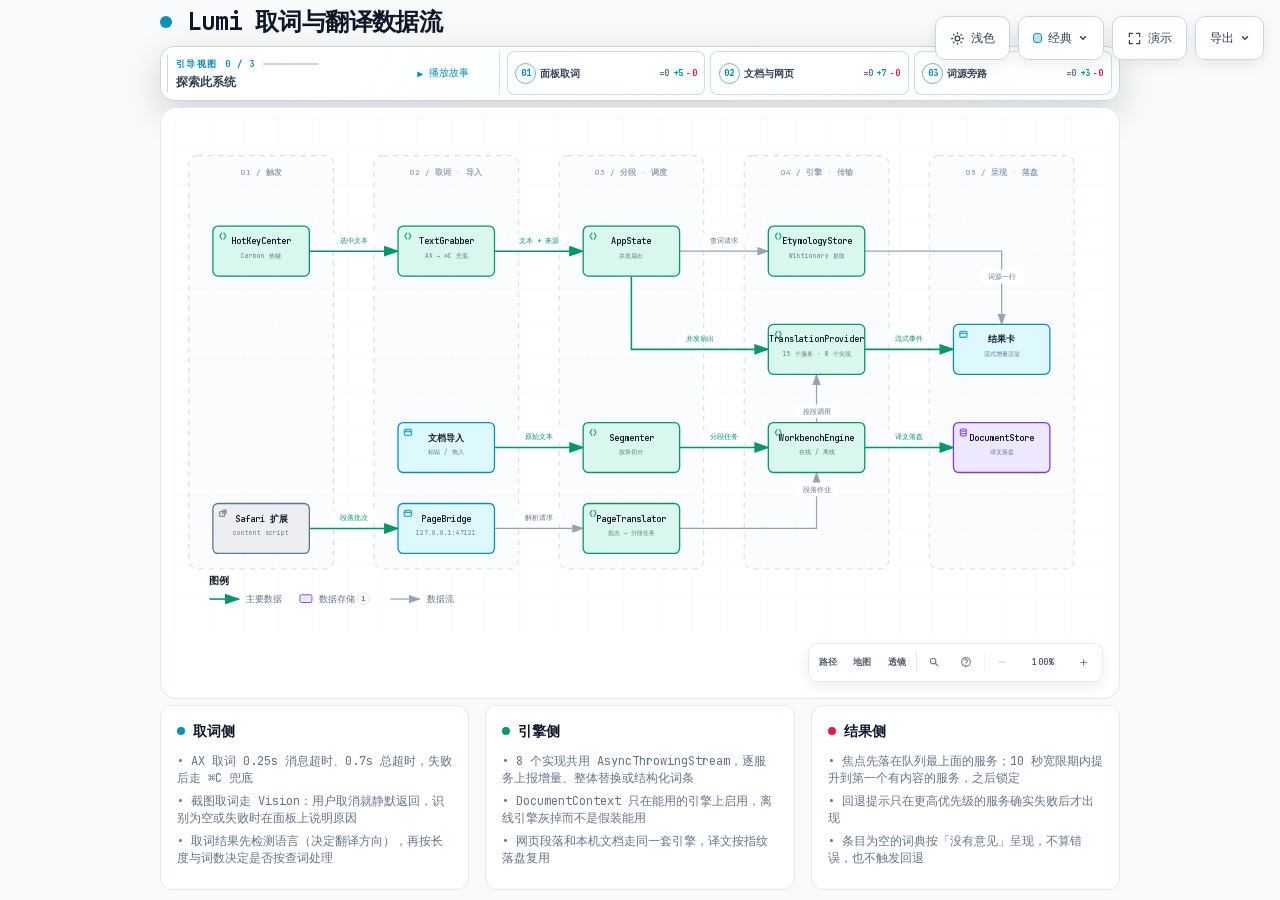
==== commit 18c84160: "docs: 全面核对文档与两张图，修正 6 处与代码不符的说法 按代码逐条验证后发现的问题（都不是"看起来差不多"，是事实错误）：  架构图 - "四个动作全部派发给 PanelController"" ====
--- a/docs/lumi-dataflow.html
+++ b/docs/lumi-dataflow.html
@@ -5617,8 +5617,8 @@
         </div>
         <ul>
           <li>&bull; AX 取词 0.25s 消息超时、0.7s 总超时，失败后走 ⌘C 兜底</li>
-          <li>&bull; 截图取词走 Vision，识别不出内容时静默收场，不弹错误</li>
-          <li>&bull; 取词结果带来源与检测语言，来源决定目标语言和是否走词典</li>
+          <li>&bull; 截图取词走 Vision：用户取消就静默返回，识别为空或失败时在面板上说明原因</li>
+          <li>&bull; 取词结果先检测语言（决定翻译方向），再按长度与词数决定是否按查词处理</li>
         </ul>
       </div>
 
@@ -5628,7 +5628,7 @@
           <h3>引擎侧</h3>
         </div>
         <ul>
-          <li>&bull; 8 个实现共用一条 AsyncThrowingStream，逐服务上报增量或整体替换</li>
+          <li>&bull; 8 个实现共用 AsyncThrowingStream，逐服务上报增量、整体替换或结构化词条</li>
           <li>&bull; DocumentContext 只在能用的引擎上启用，离线引擎灰掉而不是假装能用</li>
           <li>&bull; 网页段落和本机文档走同一套引擎，译文按指纹落盘复用</li>
         </ul>
@@ -5640,7 +5640,7 @@
           <h3>结果侧</h3>
         </div>
         <ul>
-          <li>&bull; 焦点先跟随最快的服务，锁定后不再自动跳动</li>
+          <li>&bull; 焦点先落在队列最上面的服务；10 秒宽限期内提升到第一个有内容的服务，之后锁定</li>
           <li>&bull; 回退提示只在更高优先级的服务确实失败后才出现</li>
           <li>&bull; 条目为空的词典按「没有意见」呈现，不算错误，也不触发回退</li>
         </ul>
